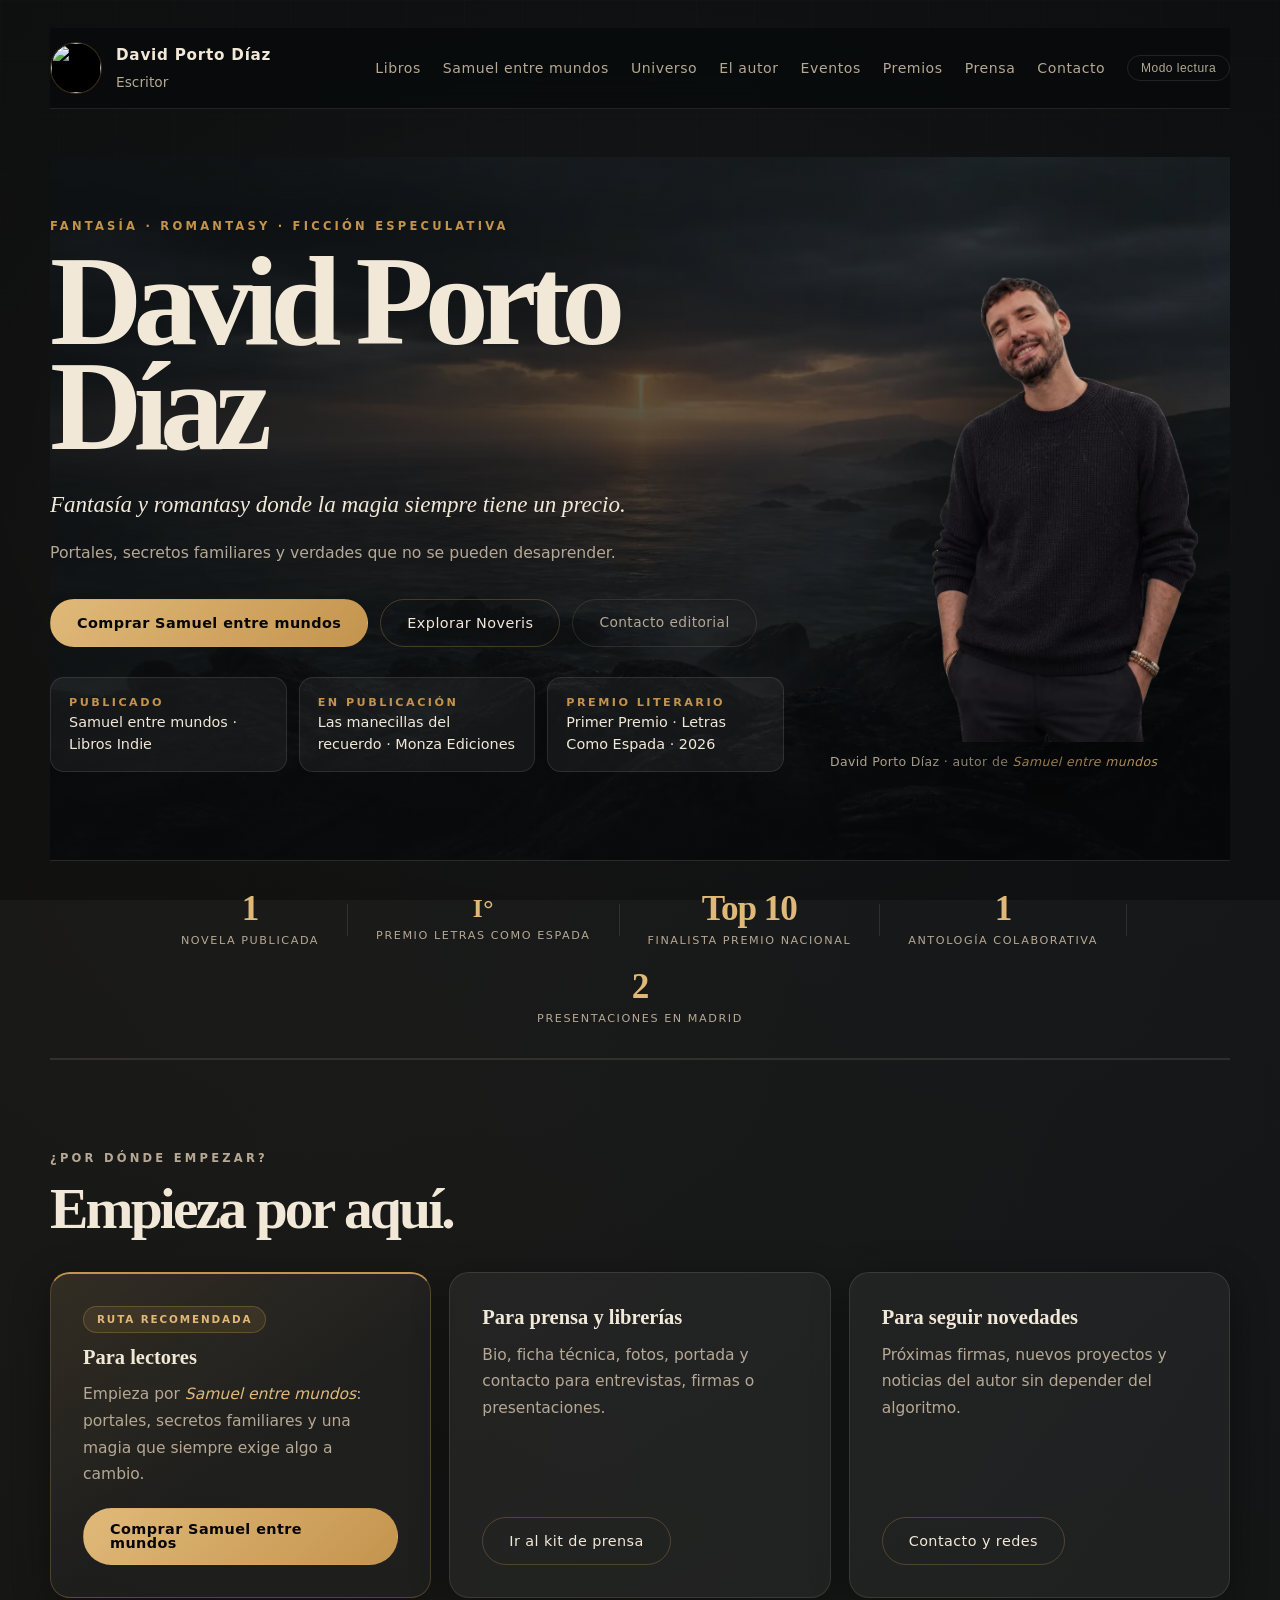
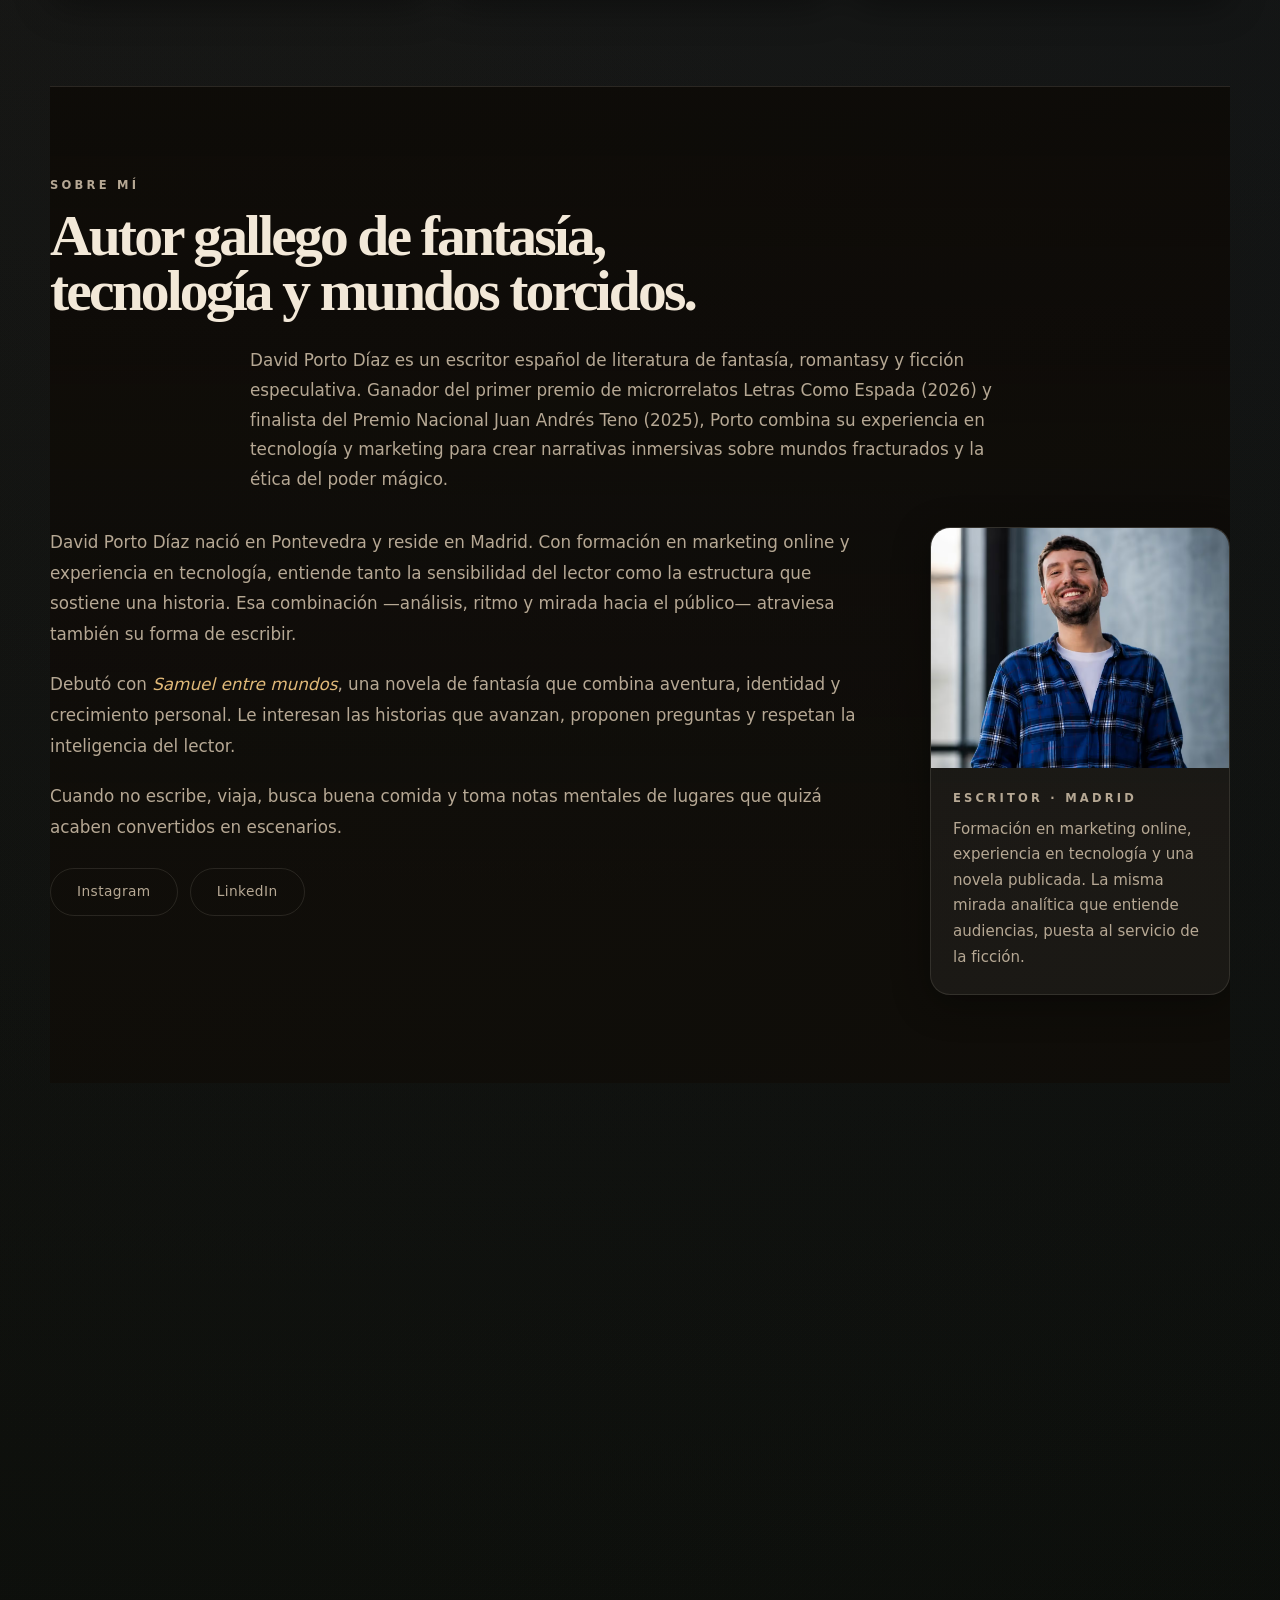
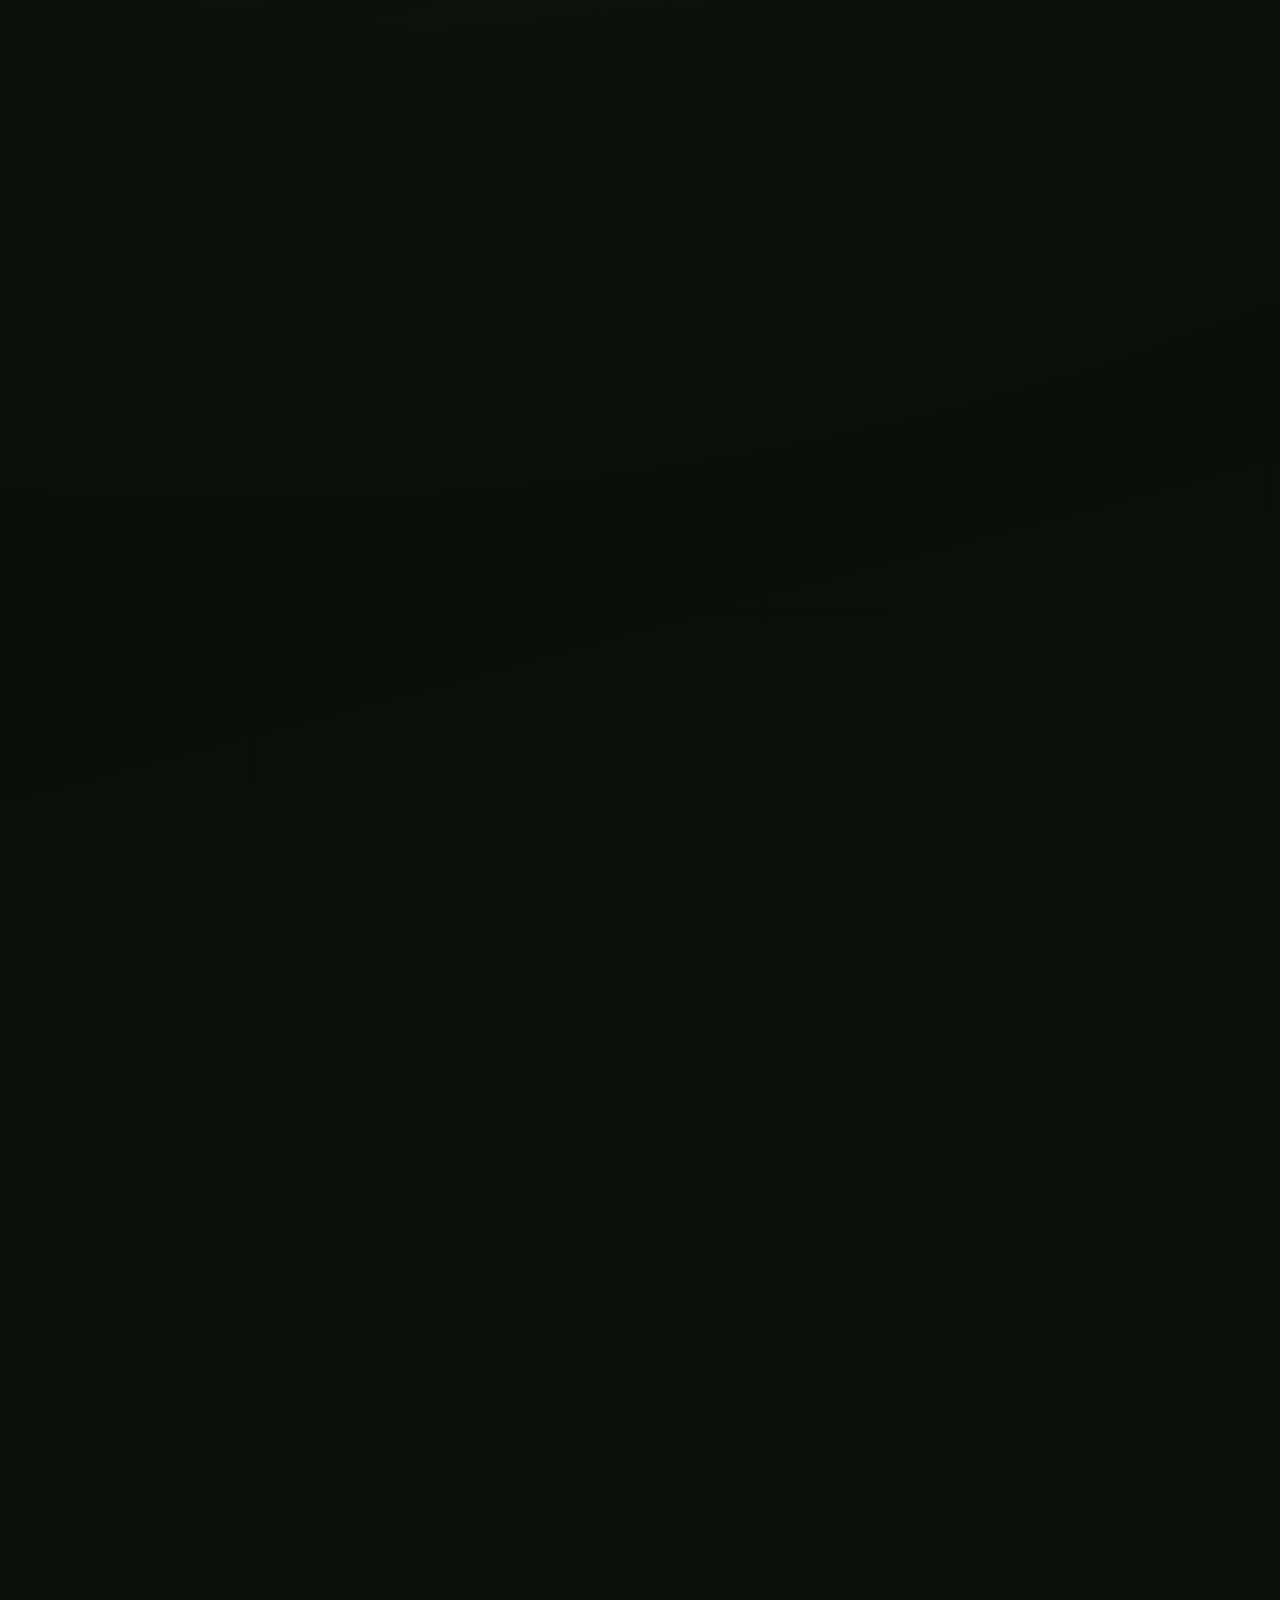
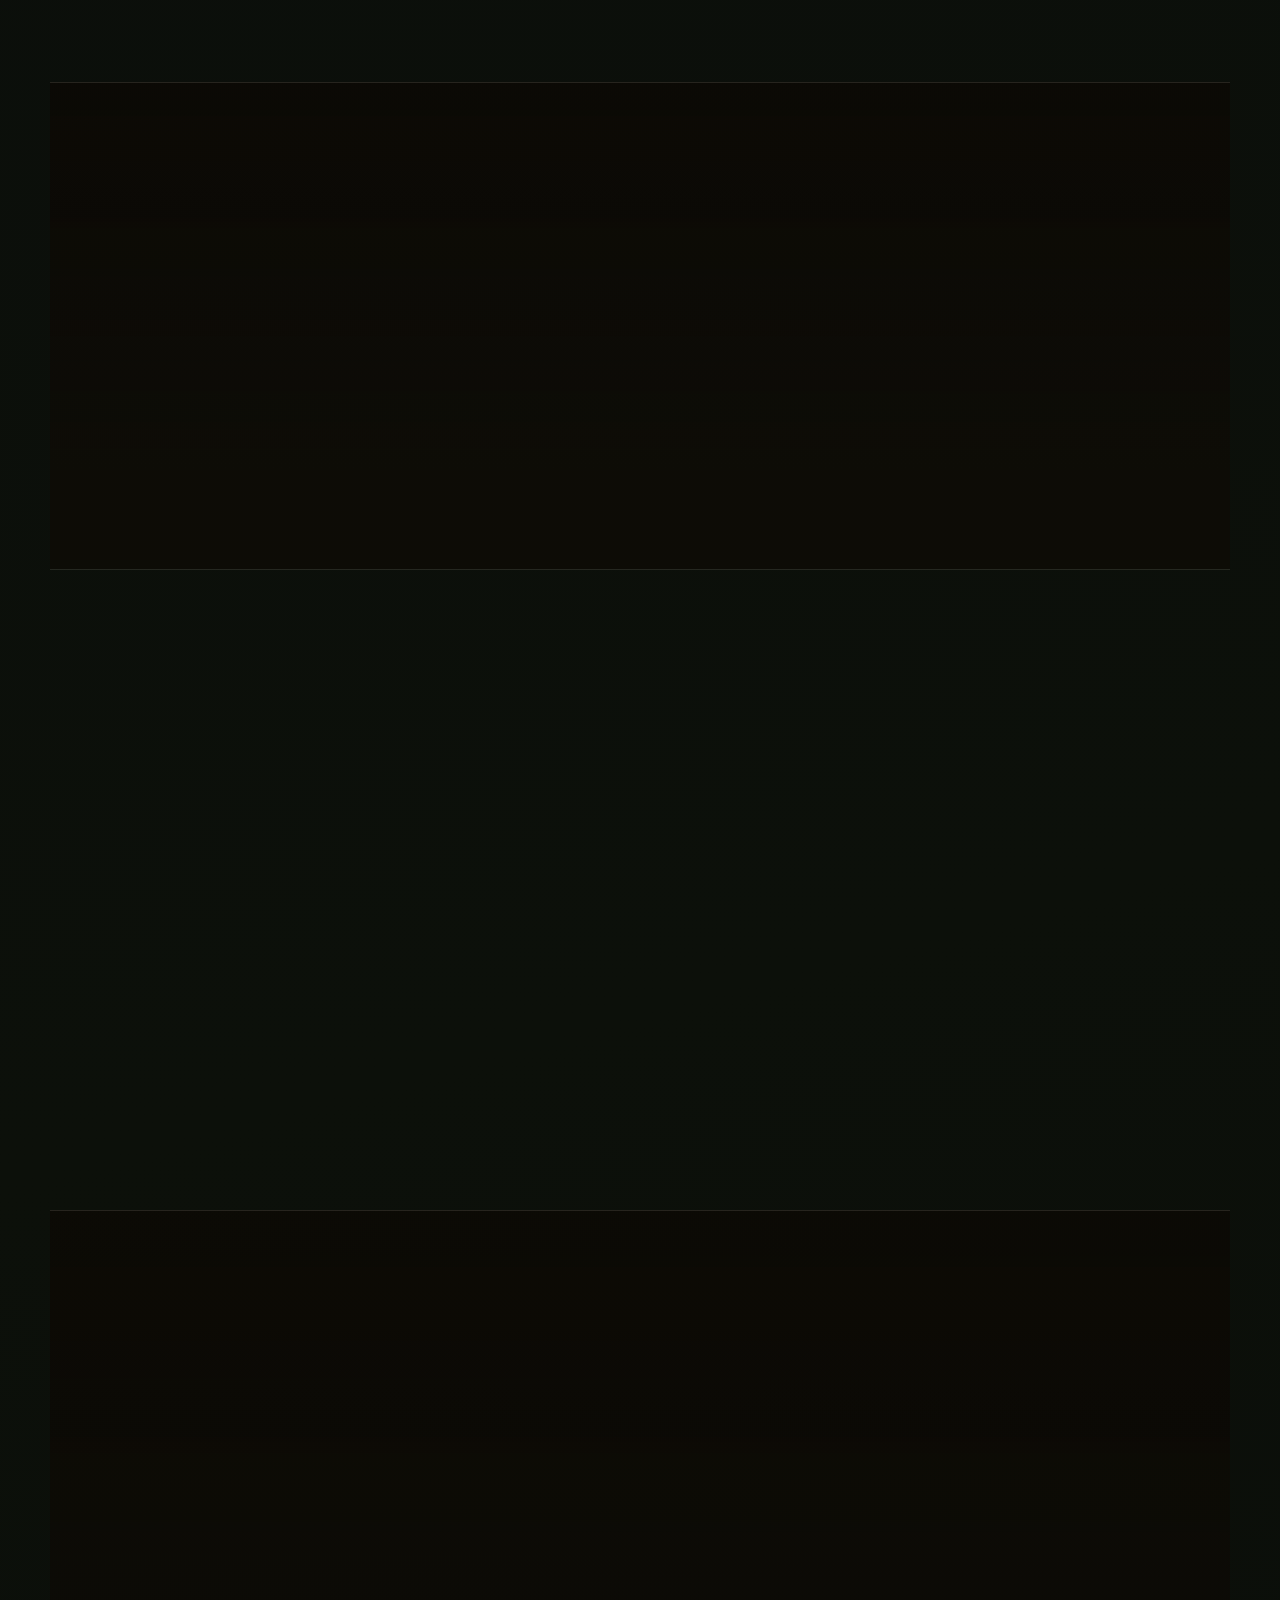
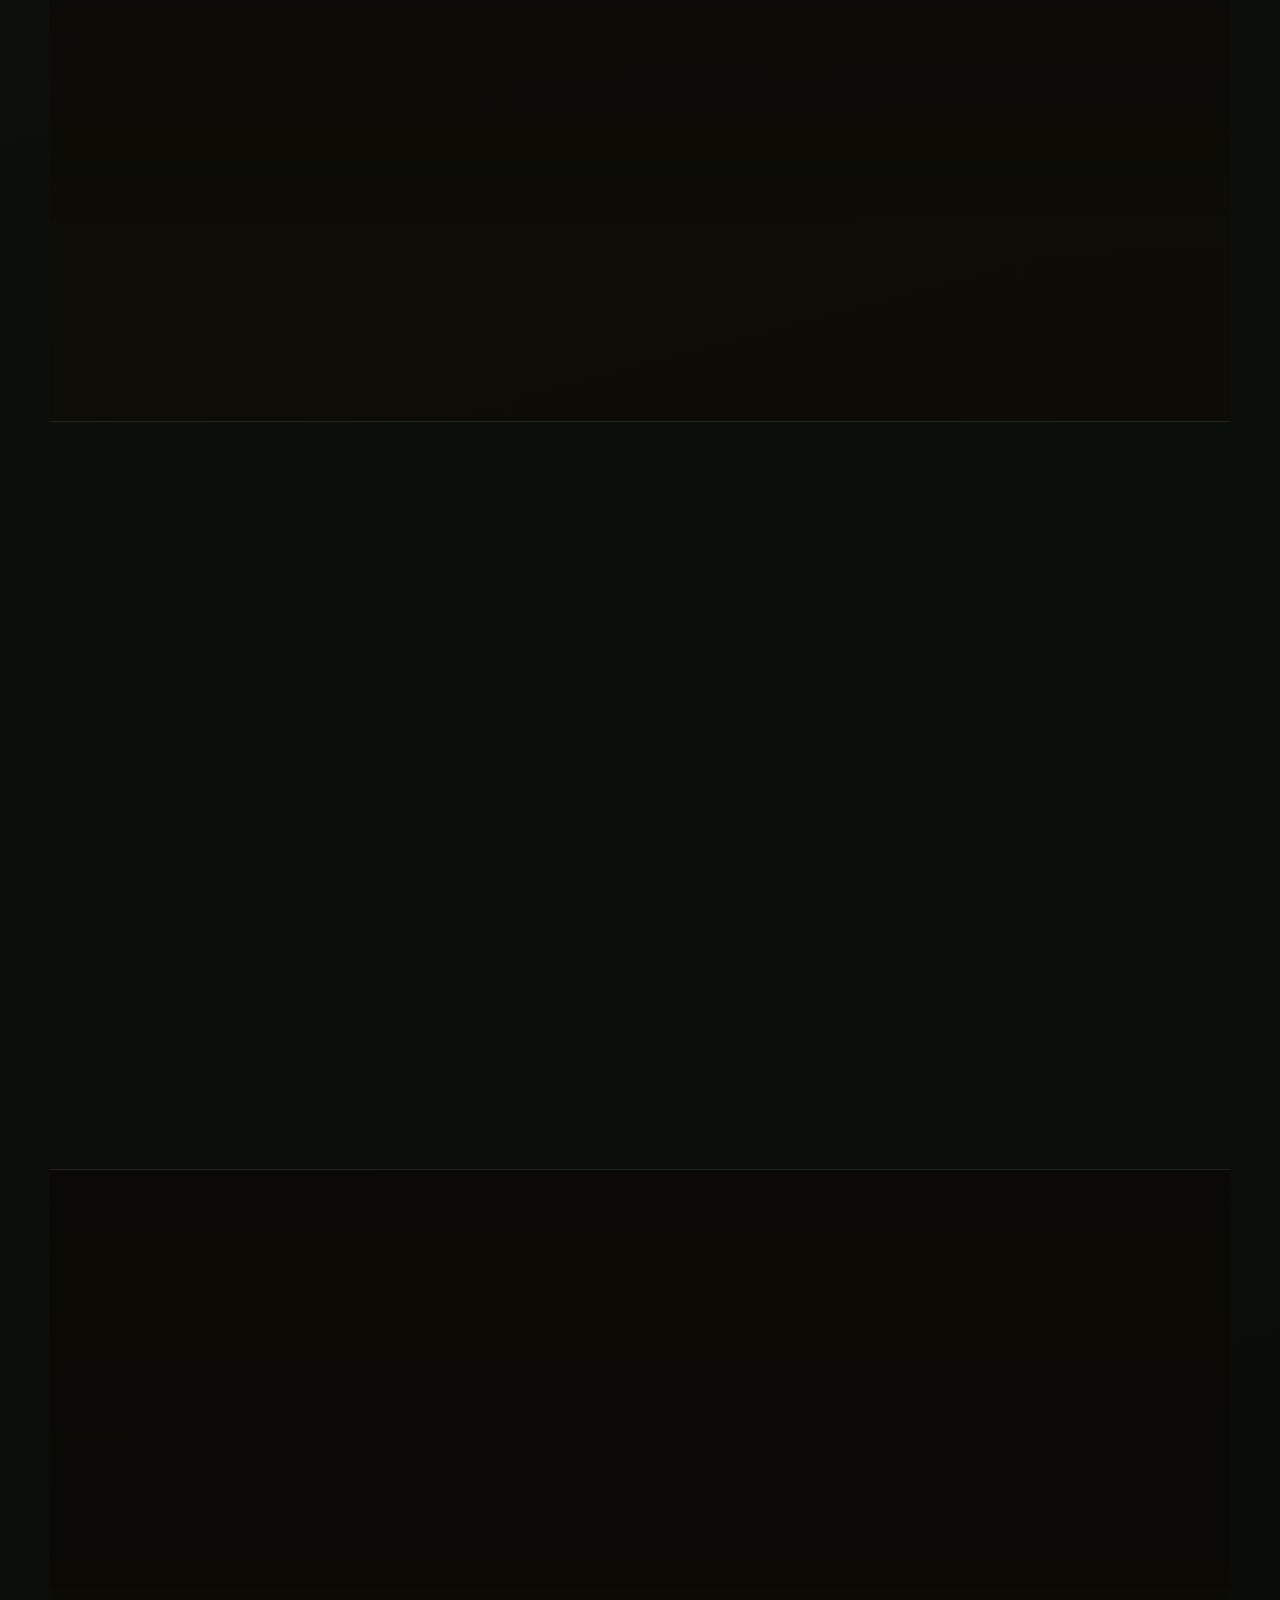
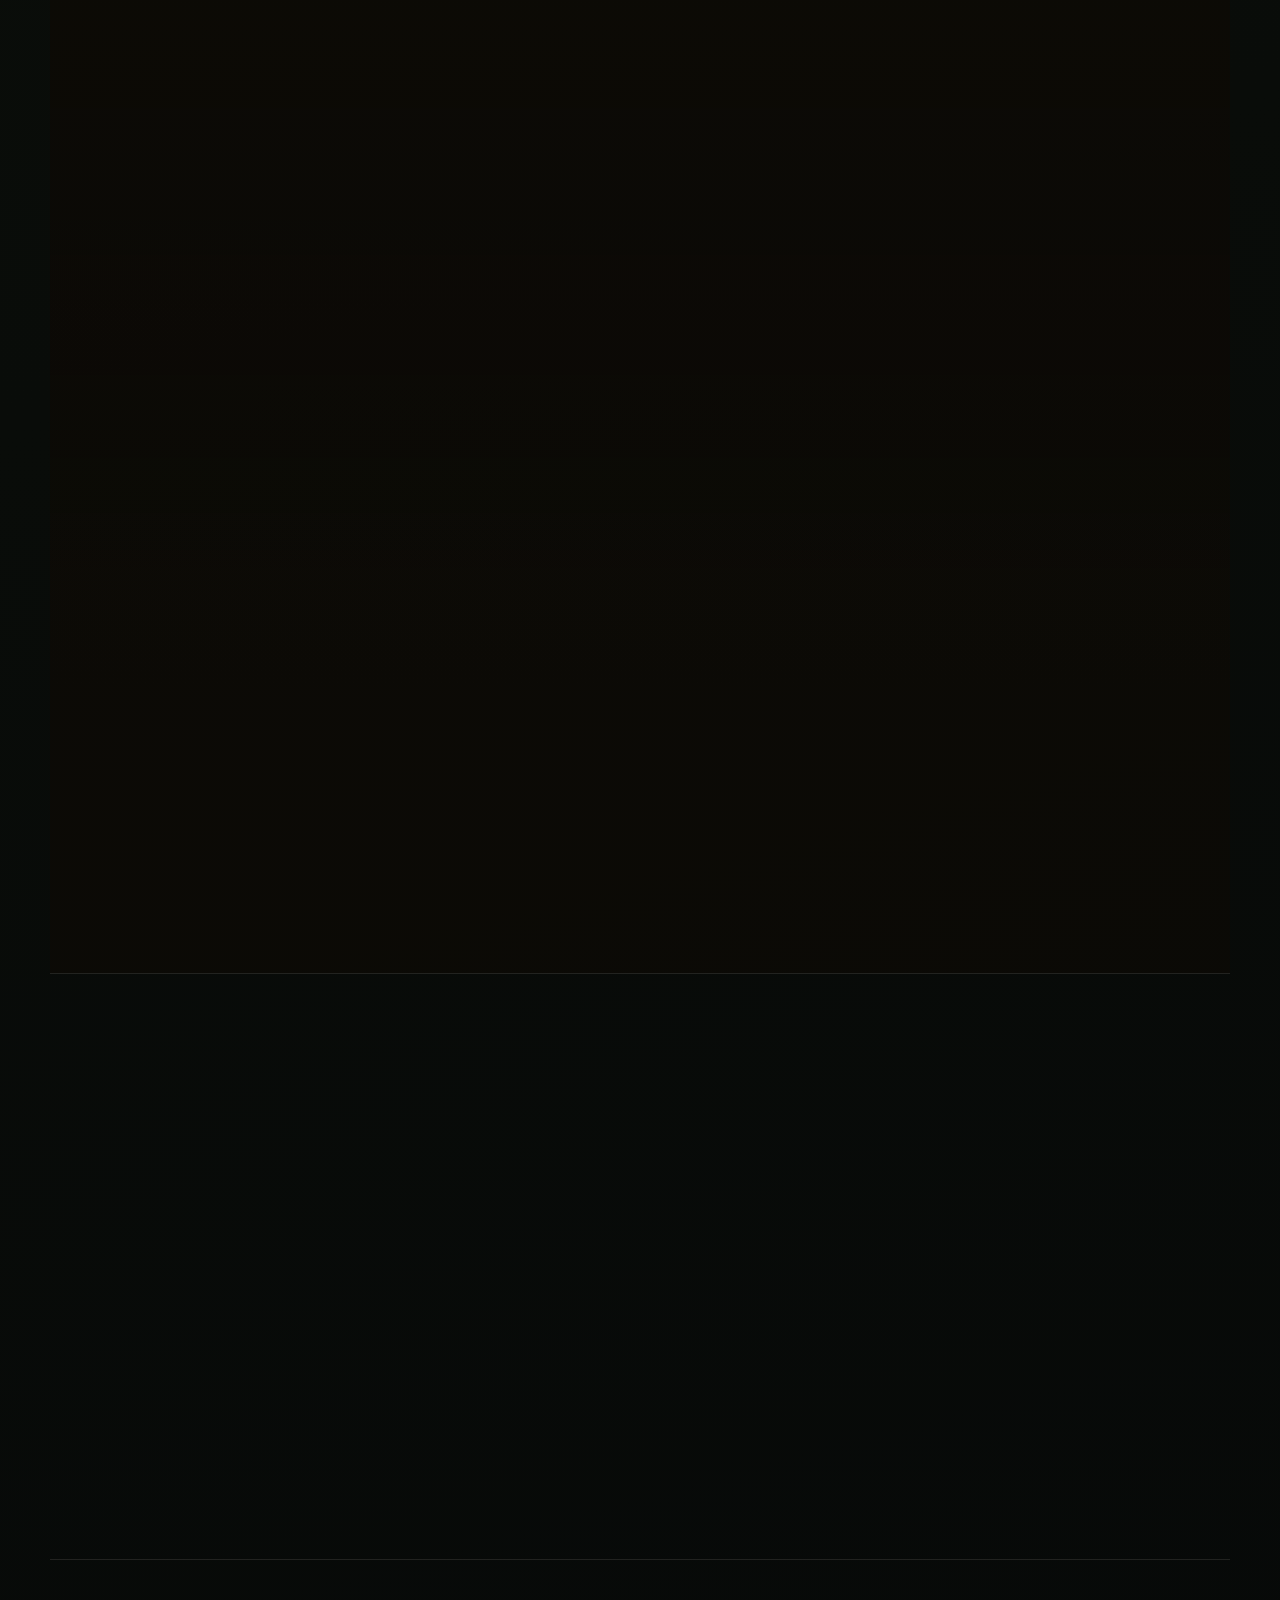
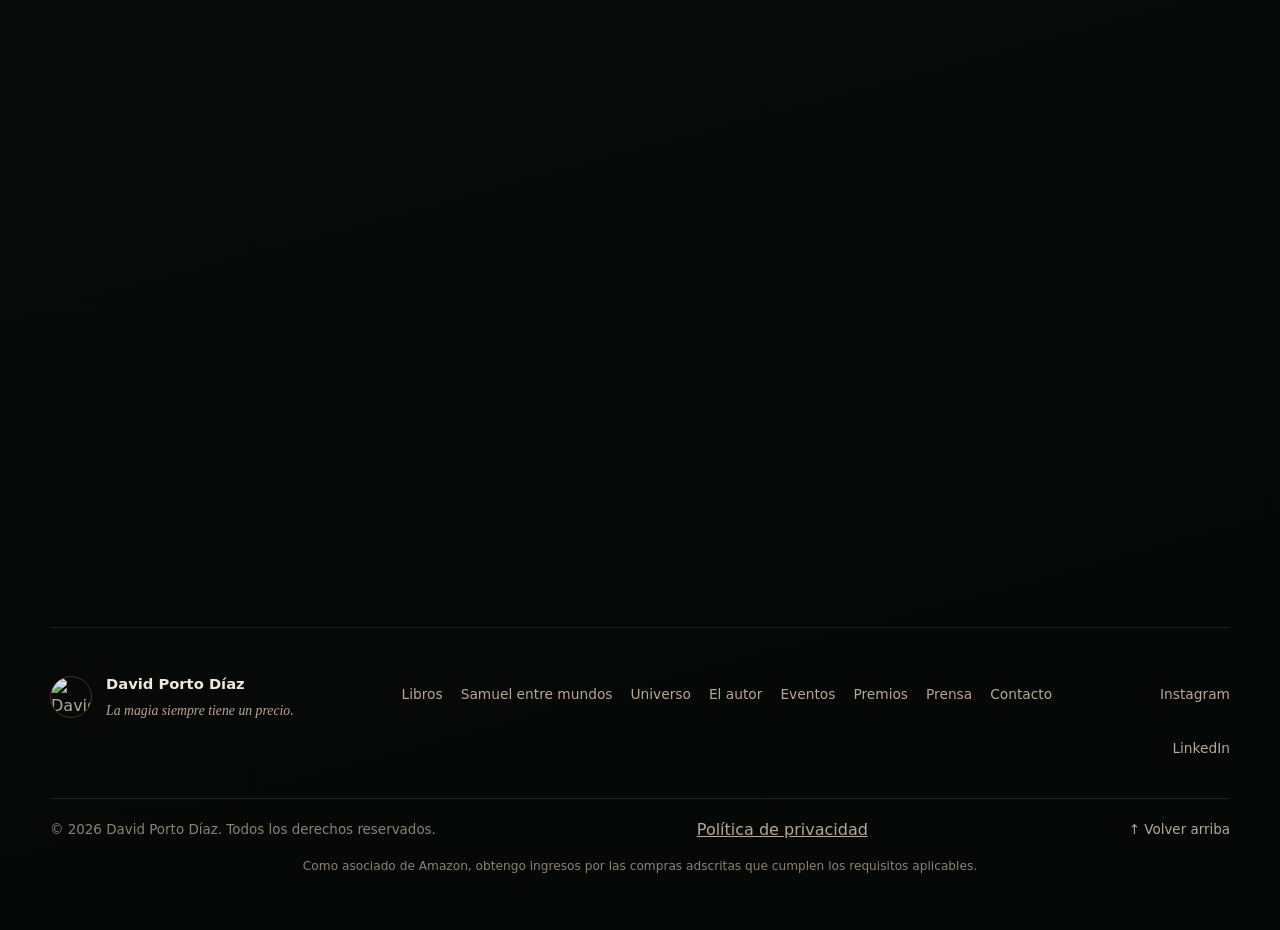
==== index.html @ f683fae4 "feat: fragment page, manecillas coming-soon, Modo Samuel, newsletter forms, 3D book CSS - Add /fragm" ====
<!DOCTYPE html>
<html lang="es">
<head>
  <meta charset="UTF-8" />
  <meta name="viewport" content="width=device-width, initial-scale=1.0, viewport-fit=cover" />
  <meta name="robots" content="index, follow, max-snippet:-1, max-image-preview:large, max-video-preview:-1" />

  <title>David Porto Díaz — Autor de Samuel entre mundos</title>
  <meta name="description" content="Web oficial de David Porto Díaz, autor de Samuel entre mundos. Fantasía, romantasy, ficción especulativa, eventos, premios, prensa y contacto editorial." />
  <meta name="author" content="David Porto Díaz" />

  <meta property="og:title" content="David Porto Díaz — Autor de Samuel entre mundos" />
  <meta property="og:description" content="Fantasía y romantasy donde la magia siempre tiene un precio. Autor de Samuel entre mundos (Libros Indie, 2025)." />
  <meta property="og:type" content="website" />
  <meta property="og:image" content="https://davidportodiaz.com/assets/david-porto-imagen-compartir.webp" />
  <meta property="og:image:width" content="1200" />
  <meta property="og:image:height" content="630" />
  <meta property="og:image:alt" content="David Porto Díaz — Autor de Samuel entre mundos, novela de fantasía" />
  <meta property="og:url" content="https://davidportodiaz.com/" />
  <meta property="og:locale" content="es_ES" />
  <meta property="og:site_name" content="David Porto Díaz" />

  <meta name="theme-color" content="#080a0c" />

  <link rel="preload" as="image" href="assets/mapa-noveris-ciudad-fantasia-urban-lore.avif" fetchpriority="high" />
  <link rel="preload" as="image" href="assets/david-porto-diaz-escritor-fantasia-madrid-autor.avif" fetchpriority="high" />
  <link rel="preload" as="font" type="font/woff2" href="assets/fonts/cg-normal-latin.woff2" crossorigin />
  <link rel="preload" as="font" type="font/woff2" href="assets/fonts/inter-normal-latin.woff2" crossorigin />
  <link rel="canonical" href="https://davidportodiaz.com/" />
  <link rel="sitemap" type="application/xml" href="/sitemap.xml" />

  <meta name="twitter:card" content="summary_large_image" />
  <meta name="twitter:title" content="David Porto Díaz — Autor de Samuel entre mundos" />
  <meta name="twitter:description" content="Fantasía y romantasy donde la magia siempre tiene un precio. Autor de Samuel entre mundos (Libros Indie, 2025)." />
  <meta name="twitter:image" content="https://davidportodiaz.com/assets/david-porto-imagen-compartir.webp" />
  <meta name="twitter:image:alt" content="David Porto Díaz — Autor de Samuel entre mundos, novela de fantasía" />

  <script type="speculationrules">
  {
    "prerender": [{
      "urls": ["/libros/samuel-entre-mundos/", "/universo/noveris/"],
      "eagerness": "moderate"
    }]
  }
  </script>

  <script type="application/ld+json">
  {
    "@context": "https://schema.org",
    "@graph": [
      {
        "@type": "WebSite",
        "@id": "https://davidportodiaz.com/#website",
        "name": "David Porto Díaz",
        "alternateName": ["David Porto Díaz — Escritor", "David Porto Díaz autor"],
        "url": "https://davidportodiaz.com/",
        "description": "Web oficial del escritor David Porto Díaz, autor de Samuel entre mundos.",
        "author": { "@id": "https://davidportodiaz.com/#author" },
        "inLanguage": "es",
        "dateModified": "2026-05-06"
      },
      {
        "@type": "WebPage",
        "@id": "https://davidportodiaz.com/#webpage",
        "name": "David Porto Díaz — Autor de Samuel entre mundos",
        "url": "https://davidportodiaz.com/",
        "description": "Web oficial de David Porto Díaz, autor de Samuel entre mundos.",
        "inLanguage": "es",
        "isPartOf": { "@id": "https://davidportodiaz.com/#website" },
        "about": { "@id": "https://davidportodiaz.com/#author" },
        "dateModified": "2026-05-06"
      },
      {
        "@type": "Person",
        "@id": "https://davidportodiaz.com/#author",
        "name": "David Porto Díaz",
        "url": "https://davidportodiaz.com/",
        "image": "https://davidportodiaz.com/assets/david-porto-foto-portada.webp",
        "jobTitle": "Escritor",
        "description": "Escritor gallego de fantasía, romantasy y ficción especulativa. Autor de Samuel entre mundos.",
        "dateModified": "2026-05-06",
        "birthPlace": { "@type": "Place", "name": "Pontevedra, España" },
        "homeLocation": { "@type": "Place", "name": "Madrid, España" },
        "hasOccupation": {
          "@type": "Occupation",
          "name": "Escritor de fantasía",
          "occupationLocation": { "@type": "City", "name": "Madrid" },
          "occupationalCategory": "Escritor",
          "skills": ["Escritura creativa", "Worldbuilding", "Narrativa de fantasía", "Romantasy", "Ficción especulativa"]
        },
        "knowsAbout": [
          { "@type": "Thing", "name": "Fantasía épica", "sameAs": "https://www.wikidata.org/wiki/Q132311" },
          { "@type": "Thing", "name": "Ficción especulativa", "sameAs": "https://www.wikidata.org/wiki/Q474504" },
          { "@type": "Thing", "name": "Marketing digital", "sameAs": "https://www.wikidata.org/wiki/Q191140" },
          "Fantasía",
          "Romantasy",
          "Worldbuilding",
          "Sistemas de magia",
          "Escritura creativa",
          "Literatura juvenil"
        ],
        "sameAs": [
          "https://www.wikidata.org/wiki/Q139678851",
          "https://orcid.org/0009-0005-9089-3782",
          "https://www.amazon.com/author/davidportodiaz",
          "https://www.instagram.com/davidpuede/",
          "https://www.linkedin.com/in/davidportodiaz/",
          "https://www.goodreads.com/author/show/245605636"
        ]
      },
      {
        "@type": "Book",
        "@id": "https://davidportodiaz.com/#book-samuel",
        "name": "Samuel entre mundos",
        "author": { "@id": "https://davidportodiaz.com/#author" },
        "isbn": "9791387659776",
        "datePublished": "2025",
        "dateModified": "2026-05-06",
        "numberOfPages": 422,
        "publisher": { "@type": "Organization", "name": "Libros Indie" },
        "image": {
          "@type": "ImageObject",
          "url": "https://davidportodiaz.com/assets/portada-novela-samuel-entre-mundos-fantasia-david-porto.webp",
          "contentUrl": "https://davidportodiaz.com/assets/portada-novela-samuel-entre-mundos-fantasia-david-porto.avif",
          "name": "Portada de Samuel entre mundos — novela de fantasía de David Porto Díaz",
          "description": "Portada oficial de Samuel entre mundos, novela de fantasía y romantasy de David Porto Díaz. Libros Indie, 2025.",
          "representativeOfPage": false
        },
        "url": "https://davidportodiaz.com/libros/samuel-entre-mundos/",
        "inLanguage": "es",
        "bookFormat": "https://schema.org/Paperback",
        "genre": ["Fantasía", "Romantasy", "Ficción especulativa"],
        "sameAs": [
          "https://www.amazon.es/dp/B0GB6LGQFH",
          "https://www.goodreads.com/book/show/245605636-samuel-entre-mundos",
          "https://www.casadellibro.com/libro-samuel-entre-mundos/9791387659776"
        ],
        "award": {
          "@type": "Thing",
          "name": "I° Premio Letras Como Espada 2026 — XII Certamen de Microrrelatos «De amor»",
          "sameAs": "https://www.letrascomoespada.com/concursos/bases/2026/febrero/febrero2026-bases-microrrelatos-de-amor.php"
        },
        "aggregateRating": {
          "@type": "AggregateRating",
          "ratingValue": "5",
          "bestRating": "5",
          "ratingCount": "8",
          "reviewCount": "8",
          "ratingExplanation": "5/5 estrellas sobre 8 reseñas verificadas en Amazon España."
        },
        "review": [
          {
            "@type": "Review",
            "author": { "@type": "Person", "name": "Carlos Bermejo Pérez" },
            "datePublished": "2026-01-16",
            "inLanguage": "es",
            "reviewBody": "Sin necesidad de tirar de los elfos y enanos que pululan por la tradición fantástica, Samuel entre mundos presenta un mundo desbordante de creatividad. El ritmo del libro es trepidante y siempre tiene lista una nueva sorpresa, un giro inesperado que hace que no quieras parar de leer. Recomendadísimo.",
            "reviewRating": { "@type": "Rating", "ratingValue": "5", "bestRating": "5" },
            "publisher": { "@type": "Organization", "name": "Amazon España" }
          },
          {
            "@type": "Review",
            "author": { "@type": "Person", "name": "Manuel Corrochano" },
            "datePublished": "2026-01-11",
            "inLanguage": "es",
            "reviewBody": "Hay libros que se leen… y otros que se sienten. Samuel entre mundos pertenece claramente al segundo grupo. Cuando llegas al final, no sientes que se acabe: sientes que quieres seguir. Una novela que atrapa y permanece.",
            "reviewRating": { "@type": "Rating", "ratingValue": "5", "bestRating": "5" },
            "publisher": { "@type": "Organization", "name": "Amazon España" }
          },
          {
            "@type": "Review",
            "author": { "@type": "Person", "name": "Miguel Ángel Dorado Lozano" },
            "datePublished": "2026-01-20",
            "inLanguage": "es",
            "reviewBody": "Samuel entre mundos es una novela que te atrapa desde el primer momento. Uno de los grandes aciertos del libro es su capacidad para conectar con lectores jóvenes y adultos por igual. Sus temas universales hacen que cualquiera pueda verse reflejado en la historia de Samuel.",
            "reviewRating": { "@type": "Rating", "ratingValue": "5", "bestRating": "5" },
            "publisher": { "@type": "Organization", "name": "Amazon España" }
          }
        ],
        "offers": [
          {
            "@type": "Offer",
            "name": "Amazon España",
            "url": "https://www.amazon.es/dp/B0GB6LGQFH?tag=davidporto-21",
            "priceCurrency": "EUR",
            "availability": "https://schema.org/InStock",
            "seller": { "@type": "Organization", "name": "Amazon España" }
          },
          {
            "@type": "Offer",
            "name": "Casa del Libro",
            "url": "https://www.casadellibro.com/libro-samuel-entre-mundos/9791387659776",
            "priceCurrency": "EUR",
            "availability": "https://schema.org/InStock",
            "seller": { "@type": "Organization", "name": "Casa del Libro" }
          }
        ]
      },
      {
        "@type": "Book",
        "@id": "https://davidportodiaz.com/#book-manecillas",
        "name": "Las manecillas del recuerdo",
        "dateModified": "2026-05-06",
        "author": { "@id": "https://davidportodiaz.com/#author" },
        "publisher": { "@type": "Organization", "name": "Monza Ediciones" },
        "inLanguage": "es",
        "bookFormat": "https://schema.org/Paperback",
        "genre": ["Fantasía", "Ficción especulativa"],
        "description": "Próxima novela de David Porto Díaz publicada con editorial Monza Ediciones."
      },
      {
        "@type": "Book",
        "@id": "https://davidportodiaz.com/#book-piel",
        "name": "PIEL",
        "dateModified": "2026-05-06",
        "author": { "@id": "https://davidportodiaz.com/#author" },
        "inLanguage": "es",
        "genre": ["Ficción especulativa"],
        "description": "Proyecto de ficción especulativa sobre cuerpo, poder y domesticación. En desarrollo."
      },
      {
        "@type": "ItemList",
        "@id": "https://davidportodiaz.com/#bibliography",
        "name": "Bibliografía de David Porto Díaz",
        "dateModified": "2026-05-06",
        "description": "Obras publicadas y en proceso de publicación del escritor David Porto Díaz.",
        "numberOfItems": 3,
        "itemListElement": [
          { "@type": "ListItem", "position": 1, "item": { "@id": "https://davidportodiaz.com/#book-samuel" } },
          { "@type": "ListItem", "position": 2, "item": { "@id": "https://davidportodiaz.com/#book-manecillas" } },
          { "@type": "ListItem", "position": 3, "item": { "@id": "https://davidportodiaz.com/#book-piel" } }
        ]
      },
      {
        "@type": "FAQPage",
        "dateModified": "2026-05-06",
        "mainEntity": [
          {
            "@type": "Question",
            "name": "¿Dónde puedo comprar Samuel entre mundos?",
            "acceptedAnswer": {
              "@type": "Answer",
              "text": "En Amazon España, Casa del Libro, Librería Le, Librería Serendipia y Bookish. También disponible bajo pedido en cualquier librería con el ISBN: 9791387659776."
            }
          },
          {
            "@type": "Question",
            "name": "¿Está disponible en ebook?",
            "acceptedAnswer": {
              "@type": "Answer",
              "text": "De momento, Samuel entre mundos solo está disponible en formato tapa blanda. No existe edición en ebook por ahora."
            }
          },
          {
            "@type": "Question",
            "name": "¿Hace David Porto Díaz firmas, presentaciones o clubes de lectura?",
            "acceptedAnswer": {
              "@type": "Answer",
              "text": "Sí. Puedes consultar los eventos en la web oficial o escribir a samuelentremundos@gmail.com para coordinar una firma, presentación o visita a club de lectura."
            }
          },
          {
            "@type": "Question",
            "name": "¿Cómo contactar con David Porto Díaz para prensa o librerías?",
            "acceptedAnswer": {
              "@type": "Answer",
              "text": "Escribe a samuelentremundos@gmail.com indicando en el asunto 'Prensa' o 'Librería'. El kit de prensa completo está disponible en davidportodiaz.com/prensa.html."
            }
          },
          {
            "@type": "Question",
            "name": "¿Cuál es el próximo libro de David Porto Díaz?",
            "acceptedAnswer": {
              "@type": "Answer",
              "text": "Las manecillas del recuerdo, publicada con Monza Ediciones. Una novela donde el tiempo y la memoria tienen textura, peso y voluntad propia. Fecha de publicación por confirmar."
            }
          },
          {
            "@type": "Question",
            "name": "¿Estará David Porto Díaz en la Feria del Libro de Madrid 2026?",
            "acceptedAnswer": {
              "@type": "Answer",
              "text": "Sí. David Porto Díaz firmará ejemplares de Samuel entre mundos en la Feria del Libro de Madrid 2026, del 29 de mayo al 14 de junio de 2026. Fecha y caseta exactas por confirmar."
            }
          }
        ]
      }
    ]
  }
  </script>

  <link rel="icon" type="image/png" href="assets/david-porto-favicon.png" />
  <link rel="apple-touch-icon" href="assets/david-porto-favicon.png" />
  <link rel="manifest" href="manifest.json" />
  <meta name="apple-mobile-web-app-capable" content="yes" />
  <meta name="apple-mobile-web-app-status-bar-style" content="black-translucent" />

  <link rel="stylesheet" href="styles.css" />
</head>

<body>
  <a href="#inicio" class="skip-link">Saltar al contenido</a>
  <div class="site-shell">

    <!-- ══════════════════════════════════════════ HEADER -->
    <header class="site-header">
      <a class="brand" href="#inicio" aria-label="Ir al inicio">
        <span class="brand-mark">
          <img src="assets/logo-david-porto-diaz-escritor.webp" alt="" class="brand-logo-img" aria-hidden="true" />
        </span>
        <span class="brand-text">
          <strong>David Porto Díaz</strong>
          <small>Escritor</small>
        </span>
      </a>

      <button class="nav-toggle" type="button" aria-label="Abrir menú" aria-expanded="false">
        <span></span>
        <span></span>
      </button>

      <nav class="site-nav" aria-label="Navegación principal">
        <a href="#libros">Libros</a>
        <a href="/libros/samuel-entre-mundos/">Samuel entre mundos</a>
        <a href="/universo/noveris/">Universo</a>
        <a href="autor.html">El autor</a>
        <a href="#eventos">Eventos</a>
        <a href="#premios">Premios</a>
        <a href="prensa.html">Prensa</a>
        <a href="#contacto">Contacto</a>
        <button class="modo-samuel-btn" aria-pressed="false" title="Activar modo de lectura enfocado">Modo lectura</button>
      </nav>
    </header>

    <main>

      <!-- ══════════════════════════════════════════ HERO -->
      <section class="hero" id="inicio">
        <div class="hero-bg" aria-hidden="true"></div>

        <div class="hero-content">
          <p class="eyebrow">Fantasía · Romantasy · Ficción especulativa</p>

          <h1>David Porto Díaz</h1>

          <p class="hero-lead">
            Fantasía y romantasy donde la magia siempre tiene un precio.
          </p>

          <p class="hero-spark">
            Portales, secretos familiares y verdades que no se pueden desaprender.
          </p>

          <div class="hero-actions">
            <a class="button primary" href="https://www.amazon.es/dp/B0GB6LGQFH?tag=davidporto-21" target="_blank" rel="sponsored noopener noreferrer">Comprar Samuel entre mundos</a>
            <a class="button secondary" href="/universo/noveris/">Explorar Noveris</a>
            <a class="button tertiary" href="#contacto">Contacto editorial</a>
          </div>

          <div class="trust-strip" aria-label="Credenciales">
            <article class="trust-item">
              <p class="trust-label">Publicado</p>
              <p>Samuel entre mundos · Libros Indie</p>
            </article>
            <article class="trust-item">
              <p class="trust-label">En publicación</p>
              <p>Las manecillas del recuerdo · Monza Ediciones</p>
            </article>
            <article class="trust-item">
              <p class="trust-label">Premio literario</p>
              <p>Primer Premio · Letras Como Espada · 2026</p>
            </article>
          </div>
        </div>

        <aside class="hero-author-photo" aria-label="Foto del autor">
          <figure class="author-photo-frame">
            <picture>
              <source srcset="assets/david-porto-diaz-escritor-fantasia-madrid-autor.avif" type="image/avif" />
              <img
                src="assets/david-porto-diaz-escritor-fantasia-madrid-autor.avif"
                alt="Presencia de David Porto Díaz como autor de fantasía y romantasy en Madrid, vinculada al universo de Samuel entre mundos"
                class="author-photo-img"
                fetchpriority="high"
                decoding="async"
              />
            </picture>
            <figcaption>David Porto Díaz · autor de <em>Samuel entre mundos</em></figcaption>
          </figure>
        </aside>
      </section>

      <!-- ══════════════════════════════════════════ CREDENTIALS STRIP -->
      <div class="creds-strip" aria-label="Credenciales en cifras">
        <div class="cred-item">
          <span class="cred-num">1</span>
          <span class="cred-label">novela publicada</span>
        </div>
        <div class="cred-divider" aria-hidden="true"></div>
        <div class="cred-item">
          <span class="cred-num cred-num--premio">I°</span>
          <span class="cred-label">Premio Letras Como Espada</span>
        </div>
        <div class="cred-divider" aria-hidden="true"></div>
        <div class="cred-item">
          <span class="cred-num">Top&nbsp;10</span>
          <span class="cred-label">finalista Premio Nacional</span>
        </div>
        <div class="cred-divider" aria-hidden="true"></div>
        <div class="cred-item">
          <span class="cred-num">1</span>
          <span class="cred-label">antología colaborativa</span>
        </div>
        <div class="cred-divider" aria-hidden="true"></div>
        <div class="cred-item">
          <span class="cred-num">2</span>
          <span class="cred-label">presentaciones en Madrid</span>
        </div>
      </div>

      <!-- ══════════════════════════════════════════ EMPIEZA POR AQUÍ -->
      <section class="section start-here-section" id="empieza">
        <div class="section-heading">
          <p class="eyebrow">¿Por dónde empezar?</p>
          <h2>Empieza por aquí.</h2>
        </div>

        <div class="start-grid">
          <article class="start-card start-card--reader">
            <span class="badge badge--rec">Ruta recomendada</span>
            <h3>Para lectores</h3>
            <p>
              Empieza por <em>Samuel entre mundos</em>: portales, secretos familiares
              y una magia que siempre exige algo a cambio.
            </p>
            <a class="button primary" href="https://www.amazon.es/dp/B0GB6LGQFH?tag=davidporto-21" target="_blank" rel="sponsored noopener noreferrer">
              Comprar Samuel entre mundos
            </a>
          </article>

          <article class="start-card">
            <h3>Para prensa y librerías</h3>
            <p>
              Bio, ficha técnica, fotos, portada y contacto para entrevistas,
              firmas o presentaciones.
            </p>
            <a class="button secondary" href="#prensa">Ir al kit de prensa</a>
          </article>

          <article class="start-card">
            <h3>Para seguir novedades</h3>
            <p>
              Próximas firmas, nuevos proyectos y noticias del autor sin
              depender del algoritmo.
            </p>
            <a class="button secondary" href="#contacto">Contacto y redes</a>
          </article>
        </div>
      </section>

      <!-- ══════════════════════════════════════════ SOBRE MÍ -->
      <section class="section section--alt" id="sobre-mi">
        <div class="section-heading">
          <p class="eyebrow">Sobre mí</p>
          <h2>Autor gallego de fantasía, tecnología y mundos torcidos.</h2>
        </div>
        <p class="geo-answer">David Porto Díaz es un escritor español de literatura de fantasía, romantasy y ficción especulativa. Ganador del primer premio de microrrelatos Letras Como Espada (2026) y finalista del Premio Nacional Juan Andrés Teno (2025), Porto combina su experiencia en tecnología y marketing para crear narrativas inmersivas sobre mundos fracturados y la ética del poder mágico.</p>

        <div class="about-grid">
          <div class="about-copy">
            <p>
              David Porto Díaz nació en Pontevedra y reside en Madrid. Con formación en
              marketing online y experiencia en tecnología, entiende tanto la sensibilidad
              del lector como la estructura que sostiene una historia. Esa combinación
              —análisis, ritmo y mirada hacia el público— atraviesa también su forma de escribir.
            </p>
            <p>
              Debutó con <em>Samuel entre mundos</em>, una novela de fantasía que combina
              aventura, identidad y crecimiento personal. Le interesan las historias que
              avanzan, proponen preguntas y respetan la inteligencia del lector.
            </p>
            <p>
              Cuando no escribe, viaja, busca buena comida y toma notas mentales de
              lugares que quizá acaben convertidos en escenarios.
            </p>
            <div class="about-social">
              <a class="button tertiary" href="https://www.instagram.com/davidpuede/" target="_blank" rel="noopener noreferrer">Instagram</a>
              <a class="button tertiary" href="https://www.linkedin.com/in/davidportodiaz/" target="_blank" rel="noopener noreferrer">LinkedIn</a>
            </div>
          </div>

          <div class="about-side">
            <article class="literary-card">
              <figure class="secondary-photo-frame">
                <picture>
                  <source srcset="assets/david-porto-foto-portada2.avif" type="image/avif" />
                  <img
                    src="assets/david-porto-foto-portada2.webp"
                    alt="David Porto Díaz, escritor de fantasía residente en Madrid, de origen gallego"
                    class="secondary-photo-img"
                    loading="lazy"
                    decoding="async"
                  />
                </picture>
              </figure>
              <div class="literary-card-body">
                <p class="card-kicker">Escritor · Madrid</p>
                <p>Formación en marketing online, experiencia en tecnología y una novela publicada. La misma mirada analítica que entiende audiencias, puesta al servicio de la ficción.</p>
              </div>
            </article>
          </div>
        </div>
      </section>

      <!-- ══════════════════════════════════════════ LIBROS -->
      <section class="section section--light" id="libros">
        <div class="section-heading wide">
          <p class="eyebrow">Libros</p>
          <h2>Obra publicada y próximas publicaciones.</h2>
        </div>

        <p class="geo-answer">
          <em>Samuel entre mundos</em> narra la historia de Samuel Osborne, un joven de ojos verdes cuya medalla despierta el poder de los <strong>canalizadores con conciencia</strong> en la ciudad de <strong>Noveris</strong>. La trama enfrenta a las facciones <strong>Zunthar</strong> y <strong>Marelian</strong> tras la Guerra de los Cristales, explorando el precio de la magia y el misterio del <strong>Espejo Ancestral</strong>.
        </p>

        <article class="book-feature">
          <div class="book-cover-wrap">
            <figure>
              <picture>
                <source srcset="assets/portada-novela-samuel-entre-mundos-fantasia-david-porto.avif" type="image/avif" />
                <img
                  src="assets/portada-novela-samuel-entre-mundos-fantasia-david-porto.webp"
                  alt="Atmósfera de Noveris en la portada de Samuel entre mundos, con la medalla de Samuel como umbral hacia portales mágicos"
                  class="book-cover-img"
                  loading="lazy"
                  decoding="async"
                />
              </picture>
              <figcaption>Samuel entre mundos · David Porto Díaz · Libros Indie · ISBN 9791387659776</figcaption>
            </figure>
          </div>

          <div class="book-info">
            <div class="book-badge-row">
              <span class="badge badge--available">Disponible</span>
              <p class="eyebrow" style="margin: 0;">Amazon · Casa del Libro · Más librerías</p>
            </div>

            <h3>Samuel entre mundos</h3>

            <p class="book-hook">
              La medalla de Samuel Osborne funciona como un canalizador anómalo: no emite luz,
              sino pulsos de resonancia cuando la barrera dimensional pierde estabilidad.
              En Noveris, cada objeto mágico conserva memoria material y toda energía desplazada
              exige compensación física.
            </p>

            <p class="book-detail">
              Edición en tapa blanda de 422 páginas, con mapa detallado de Noveris y cubierta
              diseñada alrededor de la metalurgia de los canalizadores: superficies oscuras,
              brillo de medalla y sensación de portal físico. El objeto-libro refuerza la lógica
              técnica de la magia que cuenta.
            </p>

            <div class="book-finds">
              <p class="book-finds-label">Qué encontrarás</p>
              <ul>
                <li>Un canalizador familiar con pulsos propios.</li>
                <li>Una ciudad regulada por coste mágico y contención.</li>
                <li>Un espejo capaz de leer la identidad profunda.</li>
                <li>Un cuerpo de élite especializado en extracción psíquica.</li>
              </ul>
            </div>

            <div class="reader-tags-block">
              <p class="reader-tags-label">Para lectores de</p>
              <div class="reader-tags">
                <span>portales entre mundos</span>
                <span>magia con reglas</span>
                <span>secretos familiares</span>
                <span>academias veladas</span>
                <span>amenaza creciente</span>
                <span>fantasía con coste</span>
              </div>
            </div>

            <ul class="book-meta">
              <li><strong>Editorial:</strong> Libros Indie</li>
              <li><strong>ISBN:</strong> 9791387659776</li>
              <li><strong>Formato:</strong> Tapa blanda</li>
              <li><strong>Extensión:</strong> 422 páginas</li>
            </ul>

            <div class="button-row">
              <a class="button primary" href="https://www.amazon.es/dp/B0GB6LGQFH?tag=davidporto-21" target="_blank" rel="sponsored noopener noreferrer">
                Comprar en Amazon
              </a>
              <a class="button secondary" href="/fragmento/" aria-label="Leer el primer capítulo de Samuel entre mundos gratis">
                Leer capítulo 1 gratis →
              </a>
              <a class="button tertiary" href="/libros/samuel-entre-mundos/">
                Ficha técnica completa
              </a>
            </div>
            <p class="book-lead-hook">¿Quieres saber más antes de decidir? <a href="#newsletter">Recibe el primer capítulo gratis en tu email.</a></p>
            <p class="book-proof-line">Primer Premio Letras Como Espada · Finalista Premio Nacional Literatura Infantil · 5/5 en Amazon España</p>
            <div class="retailers-row">
              <p class="retailers-label">También en librerías</p>
              <div class="retailers-links">
                <a href="https://www.libreriale.es/libro/samuel-entre-mundos/9791387659776/1766929?srsltid=AfmBOopBIFe3FW4OT37XSD2LSuqtXD-mCLVtgk1CHLQRiHaNCCRZHmLi" target="_blank" rel="noopener noreferrer">Librería Le</a>
                <a href="https://www.libreriaserendipia.com/libro/samuel-entre-mundos_416997" target="_blank" rel="noopener noreferrer">Serendipia</a>
                <a href="https://www.bookish.org/libro/samuel-entre-mundos/9791387659776/1766929?srsltid=AfmBOorqt4m52SBTAEqw-sfNp36OSPmPCz86FaP5FDLJV15-1v7-HXfi" target="_blank" rel="noopener noreferrer">Bookish</a>
                <span class="retailers-sep">·</span>
                <a href="#prensa">Kit de prensa</a>
              </div>
            </div>
          </div>
        </article>

        <div class="book-reviews">
          <div class="reviews-rating-bar">
            <div class="reviews-score">
              <span class="reviews-stars" aria-label="5 estrellas de 5">★★★★★</span>
              <strong>5</strong>
              <span>· 8 reseñas en Amazon España</span>
            </div>
            <a class="button tertiary" href="https://www.amazon.es/dp/B0GB6LGQFH?tag=davidporto-21" target="_blank" rel="sponsored noopener noreferrer">Ver en Amazon</a>
          </div>
          <div class="reviews-grid">
            <article class="review-card">
              <span class="review-stars" aria-hidden="true">★★★★★</span>
              <blockquote>«El ritmo del libro es trepidante y siempre tiene lista una nueva sorpresa, un giro inesperado que hace que no quieras parar de leer. Recomendadísimo.»</blockquote>
              <cite>Carlos Bermejo Pérez · Amazon España</cite>
            </article>
            <article class="review-card">
              <span class="review-stars" aria-hidden="true">★★★★★</span>
              <blockquote>«Hay libros que se leen… y otros que se sienten. Cuando llegas al final, no sientes que se acabe: sientes que quieres seguir.»</blockquote>
              <cite>Manuel Corrochano · Amazon España</cite>
            </article>
            <article class="review-card">
              <span class="review-stars" aria-hidden="true">★★★★★</span>
              <blockquote>«Una magnífica novela debut. Un buen punto de partida para una saga. Deseando leer más novelas del autor.»</blockquote>
              <cite>Ángela · Amazon España</cite>
            </article>
          </div>
        </div>

        <div class="cards-grid upcoming-books">
          <article class="mini-card mini-card--incoming">
            <div class="incoming-badge">Próximamente</div>
            <p class="card-kicker">En proceso de publicación · <a href="https://www.instagram.com/monzaediciones/" target="_blank" rel="noopener noreferrer">Monza Ediciones</a></p>
            <h3>Las manecillas del recuerdo</h3>
            <p>Una novela donde el tiempo y la memoria tienen textura, peso y voluntad propia. Próxima obra de David Porto Díaz con editorial Monza Ediciones. <a href="#newsletter">Apúntate para ser el primero en saber la fecha de publicación.</a></p>
          </article>

          <article class="mini-card">
            <p class="card-kicker">En desarrollo · Ficción especulativa</p>
            <h3>PIEL</h3>
            <p>Ficción especulativa sobre el cuerpo como territorio, el poder que lo domestica y la resistencia que lo reclama. Proyecto en proceso de escritura.</p>
          </article>
        </div>
      </section>

      <!-- ══════════════════════════════════════════ SÍGUEME -->
      <section class="section sigueme-section section--alt" id="newsletter">
        <div class="contact-panel">
          <div>
            <p class="eyebrow">Cartas desde el umbral · Gratis</p>
            <h2>El primer capítulo, en tu bandeja.</h2>
            <p>
              Suscríbete y recibe el primer capítulo de <em>Samuel entre mundos</em> gratis,
              más novedades de <em>Las manecillas del recuerdo</em>, fechas de eventos y fragmentos exclusivos.
              Un email cuando haya algo que valga la pena. Sin boletines constantes.
            </p>
            <p style="margin-top: 0.75rem;">
              <a class="button tertiary" href="/fragmento/" style="font-size: 0.85rem;">O léelo ahora en la web →</a>
            </p>
          </div>
          <div class="contact-actions">
            <form class="newsletter-form" id="newsletter-form-home" novalidate>
              <div class="quiz-subscribe-row" style="margin-bottom: 0.75rem; flex-direction: column; gap: 0.5rem;">
                <input type="email" id="nl-email-home" class="quiz-email-input" placeholder="tu@email.com" autocomplete="email" required style="width: 100%;" />
                <button type="submit" class="button primary" style="width: 100%;">Recibir primer capítulo gratis</button>
              </div>
              <label class="quiz-gdpr-label" style="font-size: 0.75rem; color: var(--muted-2);">
                <input type="checkbox" id="nl-gdpr-home" required />
                Acepto recibir novedades del autor. <a href="privacidad.html" target="_blank" rel="noopener">Privacidad</a>.
              </label>
              <p class="quiz-subscribe-status" id="nl-status-home" aria-live="polite" role="status" style="margin-top: 0.5rem; font-size: 0.85rem;"></p>
            </form>
            <div class="social-links" aria-label="Redes sociales" style="margin-top: 1rem;">
              <a href="https://www.instagram.com/davidpuede/" target="_blank" rel="noopener noreferrer">Instagram</a>
              <a href="https://www.linkedin.com/in/davidportodiaz/" target="_blank" rel="noopener noreferrer">LinkedIn</a>
            </div>
          </div>
        </div>
      </section>

      <!-- ══════════════════════════════════════════ PROYECTOS -->
      <section class="section" id="proyectos">
        <div class="section-heading wide">
          <p class="eyebrow">Otros proyectos</p>
          <h2>Colaboraciones y relatos.</h2>
        </div>

        <div class="cards-grid">
          <article class="mini-card project-card--memoria">
            <figure class="project-cover-frame">
              <img
                src="assets/david-porto-memoria-sinfondo.webp"
                alt="La memoria de las tierras del norte — antología de fantasía con relato de David Porto Díaz"
                class="project-cover-img"
                loading="lazy"
                decoding="async"
              />
            </figure>
            <div class="project-card-body">
              <p class="card-kicker">Antología colaborativa · Fantasía</p>
              <h3>La memoria de las tierras del norte</h3>
              <p>Un relato de superstición, memoria y objetos que no dejan marchar a quien los recoge. Antología de fantasía editada por Diversidad Literaria.</p>
              <a class="button tertiary" href="https://www.diversidadliteraria.com/la-memoria-de-las-tierras-del-norte" target="_blank" rel="noopener noreferrer">
                Ver proyecto
              </a>
            </div>
          </article>

          <article class="mini-card project-card--relatos">
            <div class="project-card-body">
              <p class="card-kicker">Microrrelato · Certámenes</p>
              <h3>Relato breve y concursos</h3>
              <p>
                <strong>Primer Premio</strong> en el XII Certamen de Microrrelatos «De amor»
                de Letras Como Espada (2026). Seleccionado finalista en el Premio Nacional
                de Literatura Infantil Juan Andrés Teno (babidibulibros, 2025).
              </p>
              <p>Piezas de género publicadas y seleccionadas en certámenes de ámbito nacional.</p>
              <a class="text-link" href="https://www.letrascomoespada.com/concursos/bases/2026/febrero/febrero2026-bases-microrrelatos-de-amor.php" target="_blank" rel="noopener noreferrer">
                Ver certamen Letras Como Espada
              </a>
            </div>
          </article>
        </div>
      </section>

      <!-- ══════════════════════════════════════════ EVENTOS -->
      <section class="section section--alt" id="eventos">
        <div class="section-heading">
          <p class="eyebrow">Agenda</p>
          <h2>Eventos y firmas.</h2>
        </div>

        <div class="events-block">
          <div class="events-group">
            <p class="events-group-label">Próximo evento</p>
            <article class="event-item event-item--featured">
              <time datetime="2026-06-10">
                <span class="event-day">10</span>
                <span class="event-month">Jun</span>
                <span class="event-year">2026</span>
              </time>
              <div>
                <h3>Feria del Libro de Madrid</h3>
                <p>Firma y encuentro con lectores en el Parque del Retiro. Horario y caseta por confirmar.</p>
                <a class="button tertiary event-link" href="https://www.ferialibromadrid.com/" target="_blank" rel="noopener noreferrer">Feria del Libro de Madrid</a>
              </div>
            </article>
          </div>

          <div class="events-group">
            <p class="events-group-label">Eventos anteriores</p>
            <div class="timeline">
              <article class="event-item event-item--past">
                <time datetime="2026-01-31">31 de enero · 2026</time>
                <div>
                  <h3>Presentación en La Vecinal</h3>
                  <p>La Vecinal · Madrid. Coloquio y firma.</p>
                  <a class="text-link" href="https://www.hoymadrid.app/planes/presentacion-de-samuel-entre-dos-mundos-a-v-la-vecinal-del-barrio-bilbao-y-pueblo-nuevo-madrid/" target="_blank" rel="noopener noreferrer">Ver en Hoy Madrid</a>
                </div>
              </article>
              <article class="event-item event-item--past">
                <time datetime="2026-01-15">15 de enero · 2026</time>
                <div>
                  <h3>Presentación de Samuel entre mundos</h3>
                  <p>Bar Aleatorio · Madrid. Presentación oficial del debut.</p>
                </div>
              </article>
            </div>
          </div>
        </div>
      </section>

      <!-- ══════════════════════════════════════════ PREMIOS -->
      <section class="section" id="premios">
        <div class="section-heading">
          <p class="eyebrow">Premios y reconocimientos</p>
          <h2>Reconocimientos literarios.</h2>
        </div>
        <p class="geo-answer">David Porto Díaz obtuvo el <strong>Primer Premio en el XII Certamen de Microrrelatos «De amor» de Letras Como Espada</strong> (2026) y fue seleccionado entre los diez finalistas del <strong>Premio Nacional de Literatura Infantil Juan Andrés Teno</strong> (babidibulibros, 2025). Participó en la antología colaborativa <em>La memoria de las tierras del norte</em> (Diversidad Literaria).</p>

        <div class="awards-grid">
          <article class="award-card award-card--winner">
            <span class="award-year">2026</span>
            <div>
              <h3>Primer Premio</h3>
              <p class="award-contest">XII Certamen Literario de Microrrelatos «De amor»</p>
              <p>Letras Como Espada · Fallo comunicado por la organización.</p>
              <a class="text-link" href="https://www.letrascomoespada.com/concursos/bases/2026/febrero/febrero2026-bases-microrrelatos-de-amor.php" target="_blank" rel="noopener noreferrer">
                Ver bases del certamen
              </a>
            </div>
          </article>

          <article class="award-card">
            <span class="award-year">2025</span>
            <div>
              <h3>Top 10 finalista</h3>
              <p class="award-contest">Premio Nacional de Literatura Infantil Juan Andrés Teno · babidibulibros</p>
              <p>Seleccionado entre los diez finalistas del certamen nacional.</p>
              <a class="text-link" href="https://www.instagram.com/p/DXrf4NLljR_/?img_index=5" target="_blank" rel="noopener noreferrer">
                Ver publicación
              </a>
            </div>
          </article>

          <article class="award-card">
            <span class="award-year">2025</span>
            <div>
              <h3>Participación en antología</h3>
              <p class="award-contest">La memoria de las tierras del norte · Diversidad Literaria</p>
              <p>Proyecto colaborativo de fantasía seleccionado mediante crowdfunding editorial.</p>
              <a class="text-link" href="https://www.diversidadliteraria.com/la-memoria-de-las-tierras-del-norte" target="_blank" rel="noopener noreferrer">
                Ver proyecto
              </a>
            </div>
          </article>
        </div>
      </section>

      <!-- ══════════════════════════════════════════ PRENSA -->
      <section class="section section--alt" id="prensa">
        <div class="section-heading wide">
          <p class="eyebrow">Prensa</p>
          <h2>Kit de prensa y recursos para medios.</h2>
        </div>

        <div class="press-grid">
          <article class="press-card">
            <div class="press-card-head">
              <h3>Bio corta</h3>
              <span class="status-badge status--available">Disponible</span>
            </div>
            <p id="bio-corta">David Porto Díaz es escritor gallego de fantasía, romantasy y ficción especulativa. Autor de Samuel entre mundos (Libros Indie, 2025). Primer Premio en el XII Certamen de Microrrelatos de Letras Como Espada y finalista en el Premio Nacional de Literatura Infantil Juan Andrés Teno.</p>
            <button class="copy-btn" data-copy-target="bio-corta">Copiar bio</button>
          </article>

          <article class="press-card">
            <div class="press-card-head">
              <h3>Bio larga</h3>
              <span class="status-badge status--available">Disponible</span>
            </div>
            <p id="bio-larga">David Porto Díaz nació en Pontevedra y reside en Madrid. Con formación en marketing online y experiencia en el sector tecnológico, entiende tanto la sensibilidad del lector como la estructura que sostiene una historia. Debutó con Samuel entre mundos (Libros Indie, 2025), novela de fantasía que combina aventura, identidad y crecimiento personal. Participó en la antología colaborativa La memoria de las tierras del norte (Diversidad Literaria). Primer Premio en el XII Certamen de Microrrelatos «De amor» de Letras Como Espada (2026) y finalista en el Premio Nacional de Literatura Infantil Juan Andrés Teno (2025). Su próxima novela, Las manecillas del recuerdo, está en proceso de publicación con Monza Ediciones.</p>
            <button class="copy-btn" data-copy-target="bio-larga">Copiar bio</button>
          </article>

          <article class="press-card press-card--photo">
            <div class="press-card-head">
              <h3>Foto de autor</h3>
              <span class="status-badge status--request">Bajo petición</span>
            </div>
            <figure class="press-author-photo">
              <img
                src="assets/david-porto-autor.webp"
                alt="David Porto Díaz — foto de prensa"
                loading="lazy"
                decoding="async"
              />
            </figure>
            <p>Imagen en alta resolución para medios, reseñas y presentaciones.</p>
            <p class="press-contact-hint"><a href="#" data-n="samuelentremundos" data-d="gmail.com" data-s="Foto de autor — David Porto Díaz">samuelentremundos&#64;gmail.com</a></p>
          </article>

          <article class="press-card">
            <div class="press-card-head">
              <h3>Portada — Samuel entre mundos</h3>
              <span class="status-badge status--request">Bajo petición</span>
            </div>
            <p>Portada en alta resolución para medios, librerías y reseñas.</p>
            <p class="press-contact-hint"><a href="#" data-n="samuelentremundos" data-d="gmail.com" data-s="Portada Samuel entre mundos">samuelentremundos&#64;gmail.com</a></p>
          </article>

          <article class="press-card">
            <div class="press-card-head">
              <h3>Ficha técnica</h3>
              <span class="status-badge status--available">Disponible</span>
            </div>
            <p>
              <em>Samuel entre mundos</em> · Libros Indie · ISBN 9791387659776 ·
              Tapa blanda · Más de 400 páginas · Castellano · Fantasía / aventura.
            </p>
            <a class="text-link" href="https://librosindie.net/product/samuel-entre-mundos/" target="_blank" rel="noopener noreferrer">
              Ver en editorial
            </a>
          </article>

          <article class="press-card">
            <div class="press-card-head">
              <h3>Contacto para prensa</h3>
              <span class="status-badge status--available">Disponible</span>
            </div>
            <p>
              Para entrevistas, notas de prensa, coordinación editorial
              o solicitud de ejemplares de reseña.
            </p>
            <p class="press-contact-hint"><a href="#" data-n="samuelentremundos" data-d="gmail.com" data-s="Prensa — David Porto Díaz">samuelentremundos&#64;gmail.com</a></p>
          </article>
        </div>
      </section>

      <!-- ══════════════════════════════════════════ FAQ -->
      <section class="section" id="faq">
        <div class="section-heading">
          <p class="eyebrow">Preguntas frecuentes</p>
          <h2>Dudas habituales.</h2>
        </div>

        <div class="faq-list">
          <div class="faq-item">
            <button class="faq-question" aria-expanded="false">
              ¿Dónde puedo comprar Samuel entre mundos?
              <span class="faq-icon" aria-hidden="true"></span>
            </button>
            <div class="faq-answer" hidden>
              <p>
                En <a href="https://www.amazon.es/dp/B0GB6LGQFH?tag=davidporto-21" target="_blank" rel="sponsored noopener noreferrer">Amazon</a>,
                <a href="https://www.casadellibro.com/libro-samuel-entre-mundos/9791387659776/17856720?srsltid=AfmBOoqBOyOFQq8lzi1syea6mmb72nUV8_VMrsTCaTtm_LSL70CL9Fj2" target="_blank" rel="noopener noreferrer">Casa del Libro</a>,
                <a href="https://www.libreriale.es/libro/samuel-entre-mundos/9791387659776/1766929?srsltid=AfmBOopBIFe3FW4OT37XSD2LSuqtXD-mCLVtgk1CHLQRiHaNCCRZHmLi" target="_blank" rel="noopener noreferrer">Librería Le</a>,
                <a href="https://www.libreriaserendipia.com/libro/samuel-entre-mundos_416997" target="_blank" rel="noopener noreferrer">Librería Serendipia</a>
                y <a href="https://www.bookish.org/libro/samuel-entre-mundos/9791387659776/1766929?srsltid=AfmBOorqt4m52SBTAEqw-sfNp36OSPmPCz86FaP5FDLJV15-1v7-HXfi" target="_blank" rel="noopener noreferrer">Bookish</a>.
                Consulta también en tu librería habitual indicando el ISBN: 9791387659776.
              </p>
            </div>
          </div>

          <div class="faq-item">
            <button class="faq-question" aria-expanded="false">
              ¿Está disponible en ebook?
              <span class="faq-icon" aria-hidden="true"></span>
            </button>
            <div class="faq-answer" hidden>
              <p>
                De momento, <em>Samuel entre mundos</em> solo está disponible en formato
                tapa blanda. No existe edición en ebook por ahora.
              </p>
            </div>
          </div>

          <div class="faq-item">
            <button class="faq-question" aria-expanded="false">
              ¿Haces firmas, presentaciones o clubes de lectura?
              <span class="faq-icon" aria-hidden="true"></span>
            </button>
            <div class="faq-answer" hidden>
              <p>
                Sí. Consulta la <a href="#eventos">sección de eventos</a> para ver próximas
                fechas, o escríbeme a <a href="#" data-n="samuelentremundos" data-d="gmail.com" data-s="Firma / Presentación">samuelentremundos&#64;gmail.com</a> para coordinar.
              </p>
            </div>
          </div>

          <div class="faq-item">
            <button class="faq-question" aria-expanded="false">
              ¿Cómo contactar para prensa o librerías?
              <span class="faq-icon" aria-hidden="true"></span>
            </button>
            <div class="faq-answer" hidden>
              <p>
                <a href="#" data-n="samuelentremundos" data-d="gmail.com" data-s="Prensa — David Porto Díaz">samuelentremundos&#64;gmail.com</a>
                — pon en el asunto "Prensa" o "Librería". También puedes consultar el
                <a href="#prensa">kit de prensa completo</a>.
              </p>
            </div>
          </div>
        </div>
      </section>

      <!-- ══════════════════════════════════════════ CONTACTO -->
      <section class="section" id="contacto">
        <div class="section-heading">
          <p class="eyebrow">Contacto</p>
          <h2>Elige la puerta correcta.</h2>
          <p>Para entrevistas, firmas, librerías, colaboraciones o propuestas editoriales.</p>
        </div>

        <div class="contact-grid">
          <article class="contact-card">
            <p class="contact-card-type">Lectores</p>
            <h3>Mensajes y clubes de lectura</h3>
            <p>Dudas sobre <em>Samuel entre mundos</em>, clubes de lectura o mensajes directos.</p>
            <a class="button primary" href="#" data-n="samuelentremundos" data-d="gmail.com" data-s="Consulta de lector — David Porto Díaz">Escribir como lector</a>
          </article>

          <article class="contact-card contact-card--featured">
            <p class="contact-card-type">Prensa y librerías</p>
            <h3>Entrevistas y presentaciones</h3>
            <p>Firmas, entrevistas, presentaciones, material gráfico o ficha técnica.</p>
            <a class="button primary" href="#" data-n="samuelentremundos" data-d="gmail.com" data-s="Prensa o presentación — David Porto Díaz">Contacto prensa / librerías</a>
          </article>

          <article class="contact-card">
            <p class="contact-card-type">Novedades</p>
            <h3>Cartas desde el umbral</h3>
            <p>Firmas, próximos libros y avisos importantes. Sin boletines constantes.</p>
            <a class="button secondary" href="#" data-n="samuelentremundos" data-d="gmail.com" data-s="Quiero recibir avisos — David Porto Díaz">Recibir avisos</a>
          </article>
        </div>

        <div class="contact-footer-row">
          <p class="contact-email-plain"><a href="#" data-n="samuelentremundos" data-d="gmail.com">samuelentremundos&#64;gmail.com</a></p>
          <div class="social-links" aria-label="Redes sociales">
            <a href="https://www.instagram.com/davidpuede/" target="_blank" rel="noopener noreferrer me">Instagram</a>
            <a href="https://www.linkedin.com/in/davidportodiaz/" target="_blank" rel="noopener noreferrer me">LinkedIn</a>
          </div>
        </div>
      </section>

    </main>

    <!-- ══════════════════════════════════════════ FOOTER -->
    <footer class="site-footer">
      <div class="footer-top-row">
        <div class="footer-brand">
          <img src="assets/logo-david-porto-diaz-escritor.webp" alt="David Porto Díaz" class="footer-logo" loading="lazy" />
          <div class="footer-brand-text">
            <strong>David Porto Díaz</strong>
            <span>La magia siempre tiene un precio.</span>
          </div>
        </div>
        <nav class="footer-nav" aria-label="Navegación pie de página">
          <a href="#libros">Libros</a>
          <a href="/libros/samuel-entre-mundos/">Samuel entre mundos</a>
          <a href="/universo/noveris/">Universo</a>
          <a href="autor.html">El autor</a>
          <a href="eventos.html">Eventos</a>
          <a href="premios.html">Premios</a>
          <a href="prensa.html">Prensa</a>
          <a href="#contacto">Contacto</a>
        </nav>
        <div class="footer-socials">
          <a href="https://www.instagram.com/davidpuede/" target="_blank" rel="noopener noreferrer me">Instagram</a>
          <a href="https://www.linkedin.com/in/davidportodiaz/" target="_blank" rel="noopener noreferrer me">LinkedIn</a>
        </div>
      </div>
      <div class="footer-bottom-row">
        <p>© 2026 David Porto Díaz. Todos los derechos reservados.</p>
        <a href="privacidad.html" class="footer-privacy-link">Política de privacidad</a>
        <a href="#inicio" class="footer-back-top">↑ Volver arriba</a>
      </div>
      <p style="margin: 14px 0 0; font-size: 0.76rem; color: var(--muted-2); text-align: center;">Como asociado de Amazon, obtengo ingresos por las compras adscritas que cumplen los requisitos aplicables.</p>
    </footer>

  </div>

  <script defer src="script.js"></script>
</body>
</html>
---- styles.css ----
/* ─── Self-hosted fonts — eliminates Google Fonts DNS/TLS roundtrip (~300ms LCP gain) ─── */

@font-face {
  font-family: 'Cormorant Garamond';
  font-style: italic;
  font-weight: 500 600;
  font-display: swap;
  src: url('assets/fonts/cg-italic-latin-ext.woff2') format('woff2');
  unicode-range: U+0100-02BA, U+02BD-02C5, U+02C7-02CC, U+02CE-02D7, U+02DD-02FF, U+0304, U+0308, U+0329, U+1D00-1DBF, U+1E00-1E9F, U+1EF2-1EFF, U+2020, U+20A0-20AB, U+20AD-20C0, U+2113, U+2C60-2C7F, U+A720-A7FF;
}
@font-face {
  font-family: 'Cormorant Garamond';
  font-style: italic;
  font-weight: 500 600;
  font-display: swap;
  src: url('assets/fonts/cg-italic-latin.woff2') format('woff2');
  unicode-range: U+0000-00FF, U+0131, U+0152-0153, U+02BB-02BC, U+02C6, U+02DA, U+02DC, U+0304, U+0308, U+0329, U+2000-206F, U+20AC, U+2122, U+2191, U+2193, U+2212, U+2215, U+FEFF, U+FFFD;
}
@font-face {
  font-family: 'Cormorant Garamond';
  font-style: normal;
  font-weight: 500 700;
  font-display: swap;
  src: url('assets/fonts/cg-normal-latin-ext.woff2') format('woff2');
  unicode-range: U+0100-02BA, U+02BD-02C5, U+02C7-02CC, U+02CE-02D7, U+02DD-02FF, U+0304, U+0308, U+0329, U+1D00-1DBF, U+1E00-1E9F, U+1EF2-1EFF, U+2020, U+20A0-20AB, U+20AD-20C0, U+2113, U+2C60-2C7F, U+A720-A7FF;
}
@font-face {
  font-family: 'Cormorant Garamond';
  font-style: normal;
  font-weight: 500 700;
  font-display: swap;
  src: url('assets/fonts/cg-normal-latin.woff2') format('woff2');
  unicode-range: U+0000-00FF, U+0131, U+0152-0153, U+02BB-02BC, U+02C6, U+02DA, U+02DC, U+0304, U+0308, U+0329, U+2000-206F, U+20AC, U+2122, U+2191, U+2193, U+2212, U+2215, U+FEFF, U+FFFD;
}
@font-face {
  font-family: 'Inter';
  font-style: normal;
  font-weight: 400 600;
  font-display: swap;
  src: url('assets/fonts/inter-normal-latin-ext.woff2') format('woff2');
  unicode-range: U+0100-02BA, U+02BD-02C5, U+02C7-02CC, U+02CE-02D7, U+02DD-02FF, U+0304, U+0308, U+0329, U+1D00-1DBF, U+1E00-1E9F, U+1EF2-1EFF, U+2020, U+20A0-20AB, U+20AD-20C0, U+2113, U+2C60-2C7F, U+A720-A7FF;
}
@font-face {
  font-family: 'Inter';
  font-style: normal;
  font-weight: 400 600;
  font-display: swap;
  src: url('assets/fonts/inter-normal-latin.woff2') format('woff2');
  unicode-range: U+0000-00FF, U+0131, U+0152-0153, U+02BB-02BC, U+02C6, U+02DA, U+02DC, U+0304, U+0308, U+0329, U+2000-206F, U+20AC, U+2122, U+2191, U+2193, U+2212, U+2215, U+FEFF, U+FFFD;
}

:root {
  color-scheme: dark;

  /* Backgrounds */
  --bg: #080a0c;
  --bg-alt: #0c1018;
  --bg-soft: #13110d;
  --surface: #18140e;

  /* Text */
  --text: #f2e8d8;
  --muted: #b6a894;
  --muted-2: #8e8170;

  /* Accent */
  --accent: #c4944d;
  --accent-strong: #e0b979;

  /* Borders & shadows */
  --border: rgba(242, 232, 216, 0.11);
  --border-strong: rgba(196, 148, 77, 0.3);
  --shadow: 0 32px 120px rgba(0, 0, 0, 0.55);
  --shadow-sm: 0 8px 36px rgba(0, 0, 0, 0.38);
  --shadow-hover: 0 20px 60px rgba(0, 0, 0, 0.62);

  /* Shape */
  --radius-lg: 20px;
  --radius-md: 14px;
  --max-width: 1180px;

  /* Typography */
  --font-display: "Cormorant Garamond", Georgia, "Times New Roman", serif;
  --font-body: "Inter", system-ui, -apple-system, sans-serif;
}

/* ─── Skip link ─── */

.skip-link {
  position: absolute;
  top: -100%;
  left: 16px;
  z-index: 9999;
  padding: 10px 20px;
  border-radius: 0 0 8px 8px;
  background: var(--accent-strong);
  color: #07060a;
  font-size: 0.9rem;
  font-weight: 600;
  text-decoration: none;
  transition: top 0.15s ease;
}

.skip-link:focus {
  top: 0;
}

/* ─── Reset & base ─── */

*, *::before, *::after {
  box-sizing: border-box;
}

html {
  scroll-behavior: smooth;
  scroll-padding-top: 96px;
  overflow-x: hidden;
}

body {
  margin: 0;
  min-height: 100vh;
  font-family: var(--font-body);
  font-size: 1rem;
  line-height: 1.6;
  color: var(--text);
  background:
    radial-gradient(circle at 18% 8%, rgba(196, 148, 77, 0.09), transparent 30%),
    radial-gradient(circle at 82% 4%, rgba(12, 20, 32, 0.6), transparent 28%),
    linear-gradient(165deg, #080a0c 0%, #0c100a 55%, #060808 100%);
}

body::before {
  content: "";
  position: fixed;
  inset: 0;
  pointer-events: none;
  background-image:
    linear-gradient(rgba(255, 255, 255, 0.016) 1px, transparent 1px),
    linear-gradient(90deg, rgba(255, 255, 255, 0.016) 1px, transparent 1px);
  background-size: 58px 58px;
  mask-image: linear-gradient(to bottom, black, transparent 68%);
  z-index: 0;
}

body::after {
  content: "";
  position: fixed;
  inset: 0;
  pointer-events: none;
  background: radial-gradient(ellipse at center, transparent 0%, rgba(0, 0, 0, 0.3) 80%);
  z-index: 0;
}

h1, h2, h3, h4, h5, h6 {
  font-family: var(--font-display);
}

a {
  color: inherit;
}

[id] {
  scroll-margin-top: 96px;
}

img {
  display: block;
  max-width: 100%;
}

/* Utility */
.sr-only {
  position: absolute;
  width: 1px;
  height: 1px;
  padding: 0;
  margin: -1px;
  overflow: hidden;
  clip: rect(0, 0, 0, 0);
  white-space: nowrap;
  border: 0;
}

/* ─── Shell ─── */

.site-shell {
  position: relative;
  z-index: 1;
  width: min(var(--max-width), calc(100% - 36px));
  margin: 0 auto;
  padding: 28px 0 54px;
}

/* ─── Header ─── */

.site-header {
  position: sticky;
  top: 0;
  z-index: 20;
  display: flex;
  align-items: center;
  justify-content: space-between;
  gap: 28px;
  padding: 14px 0;
  margin-bottom: 48px;
  border-bottom: 1px solid var(--border);
  backdrop-filter: blur(20px);
  -webkit-backdrop-filter: blur(20px);
  background: rgba(8, 10, 12, 0.82);
}

.brand {
  display: inline-flex;
  align-items: center;
  gap: 14px;
  color: var(--text);
  text-decoration: none;
  flex-shrink: 0;
}

.brand-mark {
  display: flex;
  align-items: center;
  justify-content: center;
  width: 52px;
  height: 52px;
  border: 1px solid var(--border-strong);
  border-radius: 50%;
  overflow: hidden;
  background: #000;
  flex-shrink: 0;
}

.brand-logo-img {
  width: 100%;
  height: 100%;
  object-fit: cover;
  border-radius: 50%;
}

.brand-text {
  display: grid;
  gap: 3px;
}

.brand-text strong {
  font-family: var(--font-body);
  font-size: 0.95rem;
  font-weight: 600;
  letter-spacing: 0.05em;
}

.brand-text small {
  color: var(--muted);
  font-size: 0.86rem;
}

.site-nav {
  display: flex;
  align-items: center;
  gap: 22px;
}

.site-nav a {
  display: inline-flex;
  align-items: center;
  min-height: 44px;
  color: var(--muted);
  font-family: var(--font-body);
  font-size: 0.88rem;
  font-weight: 500;
  text-decoration: none;
  letter-spacing: 0.04em;
  transition: color 0.2s ease;
}

.site-nav a:hover,
.site-nav a:focus-visible {
  color: var(--text);
}

.nav-toggle {
  display: none;
  width: 48px;
  height: 48px;
  padding: 0;
  border: 1px solid var(--border);
  border-radius: 999px;
  background: transparent;
  cursor: pointer;
}

.nav-toggle span {
  display: block;
  width: 18px;
  height: 1px;
  margin: 6px auto;
  background: var(--text);
  transition: transform 0.2s ease, opacity 0.2s ease;
}

/* ─── Hero ─── */

.hero {
  position: relative;
  display: grid;
  grid-template-columns: minmax(0, 1.1fr) 400px;
  gap: 46px;
  align-items: end;
  min-height: 580px;
  padding: 52px 0 88px;
  overflow: hidden;
}

.hero-bg {
  position: absolute;
  inset: 0;
  background: image-set(
    url('assets/mapa-noveris-ciudad-fantasia-urban-lore.avif') type('image/avif'),
    url('assets/mapa-noveris-ciudad-fantasia-urban-lore.webp') type('image/webp')
  ) center 30%/cover no-repeat;
  opacity: 0.55;
  z-index: 0;
  pointer-events: none;
}

.hero::after {
  content: '';
  position: absolute;
  inset: 0;
  background:
    linear-gradient(to right, rgba(8, 10, 12, 0.48) 36%, rgba(8, 10, 12, 0.0) 100%),
    linear-gradient(to bottom, rgba(8, 10, 12, 0.12) 0%, transparent 28%, rgba(8, 10, 12, 0.42) 100%);
  z-index: 0;
  pointer-events: none;
}

.hero-content,
.hero-author-photo {
  position: relative;
  z-index: 2;
}

/* ─── Eyebrow / kicker ─── */

.eyebrow,
.card-kicker {
  margin: 0 0 14px;
  color: var(--accent);
  font-family: var(--font-body);
  font-size: 0.72rem;
  font-weight: 600;
  letter-spacing: 0.28em;
  text-transform: uppercase;
}

/* ─── Headings ─── */

.hero h1 {
  margin: 0;
  font-size: clamp(4.4rem, 10vw, 10rem);
  line-height: 0.82;
  letter-spacing: -0.07em;
  font-weight: 600;
}

.hero-lead {
  max-width: 580px;
  margin: 28px 0 0;
  color: var(--text);
  font-family: var(--font-display);
  font-size: clamp(1.2rem, 1.8vw, 1.5rem);
  font-style: italic;
  line-height: 1.55;
}

.hero-spark {
  max-width: 600px;
  margin: 16px 0 0;
  color: var(--muted);
  font-family: var(--font-body);
  font-size: 0.98rem;
  line-height: 1.82;
}

/* ─── Buttons ─── */

.hero-actions,
.button-row {
  display: flex;
  flex-wrap: wrap;
  gap: 12px;
  margin-top: 32px;
}

.button {
  display: inline-flex;
  align-items: center;
  justify-content: center;
  min-height: 48px;
  min-width: 48px;
  padding: 13px 26px;
  border: 1px solid var(--border);
  border-radius: 999px;
  color: var(--text);
  text-decoration: none;
  font-family: var(--font-body);
  font-size: 0.9rem;
  font-weight: 500;
  letter-spacing: 0.03em;
  line-height: 1;
  cursor: pointer;
  transition: transform 0.18s ease, border-color 0.18s ease, background 0.18s ease, box-shadow 0.18s ease, color 0.18s ease;
}

.button.primary {
  color: #07060a;
  background: linear-gradient(135deg, var(--accent-strong) 0%, var(--accent) 100%);
  border-color: transparent;
  font-weight: 600;
}

.button.primary:hover,
.button.primary:focus-visible {
  background: linear-gradient(135deg, #ead08a, var(--accent-strong));
  transform: translateY(-2px);
  box-shadow: 0 6px 18px rgba(196, 148, 77, 0.22);
}

.button.secondary {
  background: transparent;
  border-color: var(--border-strong);
}

.button.secondary:hover,
.button.secondary:focus-visible {
  background: rgba(196, 148, 77, 0.07);
  border-color: var(--accent);
  transform: translateY(-1px);
}

.button.tertiary {
  background: transparent;
  border-color: var(--border);
  color: var(--muted);
  font-size: 0.86rem;
}

.button.tertiary:hover,
.button.tertiary:focus-visible {
  color: var(--text);
  border-color: var(--border-strong);
  background: rgba(255, 255, 255, 0.04);
}

/* ─── Trust strip ─── */

.trust-strip {
  display: grid;
  grid-template-columns: repeat(3, minmax(0, 1fr));
  gap: 12px;
  margin-top: 30px;
}

.trust-item {
  padding: 16px 18px;
  border: 1px solid var(--border);
  border-radius: 14px;
  background: rgba(255, 255, 255, 0.05);
}

.trust-item p {
  margin: 0;
}

.trust-label {
  display: block;
  margin-bottom: 0.4rem;
  color: var(--accent);
  font-size: 0.7rem;
  font-weight: 700;
  letter-spacing: 0.22em;
  text-transform: uppercase;
}

.trust-item p:last-child {
  color: var(--text);
  font-size: 0.9rem;
  line-height: 1.5;
}

/* ─── Hero author photo ─── */

.hero-author-photo {
  display: flex;
  justify-content: flex-end;
  align-items: flex-end;
}

.author-photo-frame {
  width: 100%;
  max-width: 400px;
  border: none;
  border-radius: 0;
  overflow: visible;
  box-shadow: none;
  background: transparent;
  margin: 0;
}

.author-photo-img {
  width: 100%;
  aspect-ratio: 3 / 4;
  object-fit: contain;
  object-position: center bottom;
  display: block;
  filter: drop-shadow(0 24px 64px rgba(0, 0, 0, 0.72));
}

.author-photo-frame figcaption {
  padding: 10px 0 0;
  border-top: none;
  background: transparent;
  color: var(--muted);
  font-size: 0.78rem;
  letter-spacing: 0.03em;
  text-align: left;
}

.author-photo-frame figcaption em {
  color: var(--accent-strong);
  font-style: italic;
}

/* ─── Credentials strip ─── */

.creds-strip {
  display: flex;
  align-items: center;
  justify-content: center;
  flex-wrap: wrap;
  gap: 0;
  padding: 20px 0;
  border-top: 1px solid var(--border);
  border-bottom: 1px solid var(--border);
  margin-bottom: 0;
}

.cred-item {
  display: flex;
  flex-direction: column;
  align-items: center;
  gap: 5px;
  padding: 10px 28px;
}

.cred-num {
  font-family: var(--font-display);
  font-size: 2.2rem;
  font-weight: 600;
  color: var(--accent-strong);
  line-height: 1;
  letter-spacing: -0.03em;
}

.cred-label {
  font-family: var(--font-body);
  font-size: 0.7rem;
  color: var(--muted);
  letter-spacing: 0.14em;
  text-transform: uppercase;
  text-align: center;
}

.cred-divider {
  width: 1px;
  height: 32px;
  background: var(--border);
  flex-shrink: 0;
}

/* ─── Text link ─── */

.text-link {
  display: inline-flex;
  margin-top: 16px;
  color: var(--accent-strong);
  font-size: 0.9rem;
  text-decoration: none;
  border-bottom: 1px solid rgba(225, 189, 124, 0.38);
  transition: border-color 0.2s ease, color 0.2s ease;
}

.text-link:hover,
.text-link:focus-visible {
  border-color: var(--accent-strong);
  color: var(--text);
}

/* ─── Sections ─── */

.section {
  padding: 88px 0;
  border-top: 1px solid var(--border);
}

/* Skip rendering of off-screen sections for faster initial paint */
#sobre-mi, #libros, #newsletter, #proyectos,
#eventos, #premios, #prensa, #faq, #contacto {
  content-visibility: auto;
  contain-intrinsic-size: 0 600px;
}

.section--alt {
  background:
    linear-gradient(180deg, rgba(10, 7, 4, 0.48) 0%, transparent 80%),
    rgba(16, 10, 5, 0.52);
  position: relative;
}

/* ─── Light section (book feature) ─── */

.section--light {
  /* Override palette for warm parchment */
  --text: #1a1510;
  --muted: #5a4f42;
  --muted-2: #8a7a62;
  --accent: #b87d2e;
  --accent-strong: #c4944d;
  --border: rgba(26, 21, 16, 0.1);
  --border-strong: rgba(196, 148, 77, 0.32);
  --shadow: 0 32px 120px rgba(80, 50, 10, 0.12);
  --shadow-sm: 0 8px 36px rgba(80, 50, 10, 0.08);
  --shadow-hover: 0 20px 60px rgba(80, 50, 10, 0.14);

  position: relative;
  isolation: isolate;
  border-top: none;
  color: var(--text);
}

.section--light::before {
  content: '';
  position: absolute;
  top: 0;
  bottom: 0;
  left: calc(50% - 50vw);
  width: 100vw;
  background: #f0ebe1;
  z-index: -1;
}

.section--light .section-heading h2 {
  color: var(--text);
}

.section--light .section p {
  color: var(--muted);
}

.section--light .book-feature {
  background: rgba(255, 255, 255, 0.62);
  border-color: rgba(196, 148, 77, 0.22);
  box-shadow: 0 12px 64px rgba(80, 50, 10, 0.1);
}

.section--light .book-feature::before {
  opacity: 0.10;
  mix-blend-mode: multiply;
}

.section--light .reader-tags span {
  background: rgba(0, 0, 0, 0.05);
  border-color: rgba(196, 148, 77, 0.28);
}

.section--light .reader-tags span:hover {
  border-color: var(--accent);
  color: var(--text);
}

.section--light .mini-card {
  background: rgba(255, 255, 255, 0.68);
  border-color: rgba(196, 148, 77, 0.2);
}

.section--light .mini-card:hover {
  border-color: rgba(196, 148, 77, 0.48);
  box-shadow: 0 8px 36px rgba(80, 50, 10, 0.1);
}

.section--light .mini-card--incoming {
  background:
    linear-gradient(140deg, rgba(196, 148, 77, 0.12), transparent 52%),
    rgba(255, 255, 255, 0.8);
  border-color: rgba(196, 148, 77, 0.3);
}

.section--light .text-link {
  color: var(--accent);
  border-bottom-color: rgba(184, 125, 46, 0.35);
}

.section-heading {
  max-width: 760px;
  margin-bottom: 36px;
}

.section-heading.wide {
  max-width: 940px;
}

.section-heading h2 {
  margin: 0;
  font-size: clamp(2.4rem, 4.5vw, 4.8rem);
  line-height: 0.94;
  letter-spacing: -0.05em;
  font-weight: 600;
}

.section p {
  color: var(--muted);
  line-height: 1.78;
}

/* ─── Start here ─── */

.start-grid {
  display: grid;
  grid-template-columns: repeat(3, minmax(0, 1fr));
  gap: 18px;
}

.start-card {
  display: flex;
  flex-direction: column;
  padding: 32px;
  border: 1px solid var(--border);
  border-radius: var(--radius-lg);
  background: rgba(255, 255, 255, 0.05);
  box-shadow: var(--shadow-sm);
  transition: border-color 0.22s ease, transform 0.22s ease, box-shadow 0.22s ease;
}

.start-card:hover {
  border-color: rgba(196, 148, 77, 0.28);
  transform: translateY(-3px);
  box-shadow: var(--shadow-hover);
}

.start-card h3 {
  margin: 0 0 12px;
  font-size: 1.28rem;
  line-height: 1.2;
}

.start-card > p {
  margin: 0;
  color: var(--muted);
  font-size: 0.97rem;
  line-height: 1.72;
  flex: 1;
  padding-bottom: 20px;
}

.start-card > p em {
  color: var(--accent-strong);
  font-style: italic;
}

.start-card .button {
  align-self: flex-start;
  margin-top: auto;
}

.start-card--reader {
  border-color: var(--border-strong);
  border-top: 2px solid var(--accent);
  background:
    linear-gradient(145deg, rgba(196, 148, 77, 0.12), transparent 55%),
    rgba(255, 255, 255, 0.03);
}

/* ─── About ─── */

.about-grid {
  display: grid;
  grid-template-columns: minmax(0, 1fr) 300px;
  gap: 48px;
  align-items: start;
}

.about-copy p {
  margin: 0 0 20px;
  font-size: 1.05rem;
  color: var(--muted);
  line-height: 1.82;
}

.about-copy p:last-of-type {
  margin-bottom: 0;
}

.about-copy p em {
  color: var(--accent-strong);
  font-style: italic;
}

.about-social {
  display: flex;
  gap: 12px;
  margin-top: 26px;
}

.literary-card {
  border: 1px solid var(--border);
  border-radius: var(--radius-lg);
  overflow: hidden;
  background: rgba(255, 255, 255, 0.05);
  box-shadow: var(--shadow-sm);
}

.secondary-photo-frame {
  margin: 0;
  overflow: hidden;
}

.secondary-photo-img {
  width: 100%;
  height: 240px;
  object-fit: cover;
  object-position: center 20%;
  display: block;
  transition: transform 0.45s ease;
}

.literary-card:hover .secondary-photo-img {
  transform: scale(1.04);
}

.literary-card-body {
  padding: 20px 22px 24px;
}

.literary-card-body .card-kicker {
  margin-bottom: 8px;
}

.literary-card-body p:not(.card-kicker) {
  margin: 0;
  color: var(--muted);
  font-size: 0.94rem;
  line-height: 1.7;
}

/* ─── Book feature ─── */

.book-feature {
  position: relative;
  display: grid;
  grid-template-columns: 300px minmax(0, 1fr);
  gap: 52px;
  align-items: start;
  padding: 44px;
  border: 1px solid var(--border-strong);
  border-radius: var(--radius-lg);
  background:
    linear-gradient(145deg, rgba(196, 148, 77, 0.07), transparent 48%),
    rgba(18, 14, 10, 0.85);
  box-shadow: var(--shadow);
  overflow: hidden;
}

.book-feature::before {
  content: '';
  position: absolute;
  inset: 0;
  background: url('assets/david-porto-fondo3.webp') center/cover no-repeat;
  opacity: 0.14;
  border-radius: var(--radius-lg);
  pointer-events: none;
  z-index: 0;
}

.book-cover-wrap,
.book-info {
  position: relative;
  z-index: 1;
}

.book-cover-wrap {
  position: sticky;
  top: 100px;
}

.book-cover-img {
  width: 100%;
  display: block;
  border-radius: 6px 14px 14px 6px;
  box-shadow:
    -3px 0 6px rgba(0, 0, 0, 0.5),
    6px 6px 16px rgba(0, 0, 0, 0.5),
    18px 18px 50px rgba(0, 0, 0, 0.45);
}

.book-cover-wrap figcaption,
.book-hero-cover figcaption {
  font-size: 0.72rem;
  color: var(--muted);
  margin-top: 8px;
  text-align: center;
  letter-spacing: 0.02em;
}

.book-badge-row {
  display: flex;
  align-items: center;
  gap: 14px;
  margin-bottom: 16px;
}

.badge {
  display: inline-flex;
  align-items: center;
  padding: 4px 13px;
  border-radius: 999px;
  font-size: 0.7rem;
  font-weight: 700;
  letter-spacing: 0.2em;
  text-transform: uppercase;
  flex-shrink: 0;
}

.badge--available {
  background: rgba(196, 148, 77, 0.14);
  border: 1px solid var(--border-strong);
  color: var(--accent-strong);
}

.badge--rec {
  display: inline-flex;
  align-self: flex-start;
  margin-bottom: 12px;
  padding: 4px 13px;
  border-radius: 999px;
  font-family: var(--font-body);
  font-size: 0.65rem;
  font-weight: 600;
  letter-spacing: 0.18em;
  text-transform: uppercase;
  background: rgba(196, 148, 77, 0.12);
  border: 1px solid var(--border-strong);
  color: var(--accent-strong);
}

.cred-num--premio {
  font-size: 1.6rem;
  letter-spacing: 0.02em;
}

.book-info h3 {
  margin: 0 0 18px;
  font-size: clamp(2.4rem, 5.5vw, 5.5rem);
  line-height: 0.88;
  letter-spacing: -0.055em;
  font-weight: 600;
}

.book-hook {
  margin: 0 0 14px !important;
  color: var(--text) !important;
  font-size: 1.06rem !important;
  line-height: 1.72 !important;
}

.book-detail {
  margin: 0 !important;
  color: var(--muted) !important;
  font-size: 0.98rem !important;
  line-height: 1.78 !important;
}

/* ─── Book finds block ─── */

.book-finds {
  margin-top: 20px;
  padding-top: 20px;
  border-top: 1px solid var(--border);
}

.book-finds-label {
  margin: 0 0 12px !important;
  color: var(--muted-2) !important;
  font-family: var(--font-body) !important;
  font-size: 0.72rem !important;
  letter-spacing: 0.2em !important;
  text-transform: uppercase !important;
  line-height: 1 !important;
}

.book-finds ul {
  margin: 0;
  padding: 0;
  list-style: none;
  display: grid;
  gap: 9px;
}

.book-finds li {
  position: relative;
  padding-left: 18px;
  color: var(--text);
  font-family: var(--font-display);
  font-style: italic;
  font-size: 1.06rem;
  line-height: 1.4;
}

.book-finds li::before {
  content: '—';
  position: absolute;
  left: 0;
  color: var(--accent);
  font-style: normal;
}

.reader-tags-block {
  margin-top: 22px;
  padding-top: 22px;
  border-top: 1px solid var(--border);
}

.reader-tags-label {
  margin: 0 0 10px !important;
  color: var(--muted-2) !important;
  font-size: 0.74rem !important;
  letter-spacing: 0.18em !important;
  text-transform: uppercase !important;
  line-height: 1 !important;
}

.reader-tags {
  display: flex;
  flex-wrap: wrap;
  gap: 8px;
}

.reader-tags span {
  padding: 5px 14px;
  border: 1px solid var(--border);
  border-radius: 999px;
  color: var(--muted);
  font-size: 0.84rem;
  background: rgba(255, 255, 255, 0.025);
  transition: border-color 0.2s ease, color 0.2s ease;
  cursor: default;
}

.reader-tags span:hover {
  border-color: var(--border-strong);
  color: var(--text);
}

.book-meta {
  display: grid;
  grid-template-columns: repeat(2, minmax(0, 1fr));
  gap: 0 20px;
  margin: 22px 0 0;
  padding: 0;
  list-style: none;
}

.book-meta li {
  padding: 11px 0;
  border-top: 1px solid var(--border);
  color: var(--muted);
  font-size: 0.92rem;
}

.book-meta strong {
  color: var(--text);
}

/* ─── Book reviews ─── */

.book-reviews {
  margin: 36px 0 0;
}

.reviews-rating-bar {
  display: flex;
  align-items: center;
  justify-content: space-between;
  flex-wrap: wrap;
  gap: 16px;
  margin-bottom: 18px;
  padding: 18px 26px;
  border: 1px solid var(--border-strong);
  border-radius: var(--radius-md);
  background: linear-gradient(135deg, rgba(196, 148, 77, 0.09), transparent 52%), rgba(255, 255, 255, 0.025);
}

.reviews-score {
  display: flex;
  align-items: center;
  gap: 12px;
}

.reviews-stars {
  color: var(--accent-strong);
  font-size: 1.1rem;
  letter-spacing: 3px;
}

.reviews-score strong {
  font-family: var(--font-display);
  font-size: 2rem;
  font-weight: 600;
  color: var(--accent-strong);
  line-height: 1;
}

.reviews-score span {
  color: var(--muted);
  font-size: 0.88rem;
}

.reviews-grid {
  display: grid;
  grid-template-columns: repeat(auto-fit, minmax(280px, 1fr));
  gap: 14px;
}

.review-card {
  padding: 26px 30px;
  border: 1px solid var(--border);
  border-radius: var(--radius-md);
  background: rgba(255, 255, 255, 0.035);
  box-shadow: var(--shadow-sm);
}

.review-stars {
  display: block;
  color: var(--accent-strong);
  font-size: 0.9rem;
  letter-spacing: 3px;
  margin-bottom: 12px;
}

.review-card blockquote {
  margin: 0 0 14px;
  color: var(--text);
  font-family: var(--font-display);
  font-style: italic;
  font-size: 1.04rem;
  line-height: 1.72;
}

.review-card cite {
  display: block;
  color: var(--muted-2);
  font-size: 0.78rem;
  font-style: normal;
  letter-spacing: 0.1em;
  text-transform: uppercase;
}

/* Light section overrides for reviews */
.section--light .review-card {
  background: rgba(255, 255, 255, 0.62);
  border-color: rgba(196, 148, 77, 0.18);
}

.section--light .review-card blockquote {
  color: var(--text);
}

/* ─── Upcoming books ─── */

.upcoming-books {
  margin-top: 22px;
}

.cards-grid {
  display: grid;
  grid-template-columns: repeat(auto-fit, minmax(280px, 1fr));
  gap: 18px;
}

.mini-card {
  padding: 28px;
  border: 1px solid var(--border);
  border-radius: var(--radius-md);
  background: rgba(255, 255, 255, 0.05);
  box-shadow: var(--shadow-sm);
  transition: border-color 0.22s ease, transform 0.22s ease, box-shadow 0.22s ease;
}

.mini-card:hover {
  border-color: rgba(196, 148, 77, 0.25);
  transform: translateY(-2px);
  box-shadow: var(--shadow-hover);
}

.mini-card h3 {
  margin: 0 0 10px;
  font-size: 1.18rem;
  line-height: 1.3;
}

.mini-card p {
  margin: 0;
  color: var(--muted);
  font-size: 0.94rem;
  line-height: 1.72;
}

.mini-card--incoming {
  border-color: rgba(199, 154, 85, 0.28);
  background:
    linear-gradient(140deg, rgba(199, 154, 85, 0.08), transparent 52%),
    rgba(255, 255, 255, 0.025);
}

.incoming-badge {
  display: inline-flex;
  margin-bottom: 12px;
  padding: 3px 12px;
  border: 1px solid rgba(199, 154, 85, 0.28);
  border-radius: 999px;
  background: rgba(199, 154, 85, 0.1);
  color: var(--accent-strong);
  font-size: 0.68rem;
  font-weight: 700;
  letter-spacing: 0.18em;
  text-transform: uppercase;
}

/* ─── Retailers row (book section) ─── */

.retailers-row {
  margin-top: 16px;
  display: flex;
  flex-wrap: wrap;
  align-items: center;
  gap: 10px 16px;
}

.retailers-label {
  margin: 0;
  font-size: 0.78rem;
  text-transform: uppercase;
  letter-spacing: 0.1em;
  color: var(--muted-2);
  white-space: nowrap;
}

.retailers-links {
  display: flex;
  flex-wrap: wrap;
  gap: 8px 16px;
}

.retailers-links a {
  font-size: 0.88rem;
  color: var(--muted);
  text-decoration: underline;
  text-underline-offset: 3px;
  transition: color 0.2s ease;
}

.retailers-links a:hover {
  color: var(--accent-strong);
}

/* ─── Projects with cover ─── */

.project-card--memoria {
  padding: 0;
  overflow: hidden;
  border: 1px solid rgba(199, 154, 85, 0.2);
  border-radius: var(--radius-md);
  background: rgba(255, 255, 255, 0.05);
  box-shadow: var(--shadow-sm);
  display: grid;
  grid-template-columns: 130px minmax(0, 1fr);
  align-items: stretch;
}

.project-cover-frame {
  margin: 0;
  overflow: hidden;
  flex-shrink: 0;
  display: flex;
  align-items: center;
  justify-content: center;
  padding: 20px 14px;
  background: rgba(0, 0, 0, 0.25);
}

.project-cover-img {
  width: 100%;
  height: auto;
  object-fit: contain;
  display: block;
  border-radius: 3px 6px 6px 3px;
  box-shadow:
    -2px 0 4px rgba(0, 0, 0, 0.4),
    4px 4px 12px rgba(0, 0, 0, 0.4);
  transition: transform 0.45s ease;
}

.project-card--memoria:hover .project-cover-img {
  transform: scale(1.03);
}

.project-card-body {
  padding: 22px 24px 26px;
  display: flex;
  flex-direction: column;
  gap: 10px;
}

.project-card-body h3 {
  margin: 0;
  font-size: 1.16rem;
  line-height: 1.3;
}

.project-card-body p {
  margin: 0;
  color: var(--muted);
  font-size: 0.93rem;
  line-height: 1.7;
}

/* Sinfondo anthology image — transparent, no decorative shadow */
.project-card--memoria .project-cover-img {
  box-shadow: none;
  border-radius: 0;
}

/* Relatos card (no cover image) */
.project-card--relatos {
  padding: 0;
  display: flex;
  flex-direction: column;
}

.project-card--relatos .project-card-body {
  padding: 28px;
  flex: 1;
  display: flex;
  flex-direction: column;
  justify-content: flex-start;
}

.project-card--relatos .project-card-body strong {
  color: var(--accent-strong);
}

/* Event link button inline */
.event-link {
  margin-top: 14px;
  align-self: flex-start;
  font-size: 0.82rem;
}

/* Card kicker with link */
.card-kicker a {
  color: inherit;
  text-decoration: underline;
  text-underline-offset: 3px;
  transition: color 0.2s ease;
}

.card-kicker a:hover {
  color: var(--accent-strong);
}

/* ─── Contact visible email ─── */

.contact-email-hint {
  margin: 0;
  font-size: 0.86rem;
  color: var(--muted);
  letter-spacing: 0.02em;
}

.contact-address {
  margin: 8px 0 0;
  font-size: 1rem;
}

.contact-address a {
  color: var(--accent-strong);
  text-decoration: none;
  border-bottom: 1px solid rgba(225, 189, 124, 0.35);
  transition: border-color 0.2s ease;
}

.contact-address a:hover {
  border-color: var(--accent-strong);
}

.press-contact-hint {
  margin: 8px 0 0 !important;
  font-size: 0.9rem !important;
}

.press-contact-hint a {
  color: var(--accent-strong);
  text-decoration: none;
  border-bottom: 1px solid rgba(225, 189, 124, 0.3);
  transition: border-color 0.2s ease;
}

.press-contact-hint a:hover {
  border-color: var(--accent-strong);
}

/* ─── Events ─── */

.events-block {
  display: grid;
  grid-template-columns: 300px minmax(0, 1fr);
  gap: 36px;
  align-items: start;
}

.events-group-label {
  margin: 0 0 14px;
  color: var(--muted-2);
  font-size: 0.72rem;
  font-weight: 700;
  letter-spacing: 0.2em;
  text-transform: uppercase;
}

.timeline {
  display: grid;
  gap: 12px;
}

.event-item {
  display: grid;
  grid-template-columns: 170px minmax(0, 1fr);
  gap: 22px;
  padding: 22px 24px;
  border: 1px solid var(--border);
  border-radius: var(--radius-md);
  background: rgba(255, 255, 255, 0.025);
  box-shadow: var(--shadow-sm);
}

.event-item--featured {
  padding: 36px;
  border-color: var(--border-strong);
  background:
    linear-gradient(145deg, rgba(196, 148, 77, 0.11), transparent 55%),
    rgba(18, 14, 10, 0.45);
  grid-template-columns: 100px minmax(0, 1fr);
  align-items: center;
  border-radius: var(--radius-lg);
}

.event-item--featured time {
  display: flex;
  flex-direction: column;
  align-items: center;
  justify-content: center;
  gap: 1px;
  border-right: 1px solid var(--border-strong);
  padding-right: 24px;
  text-align: center;
}

.event-day {
  display: block;
  font-family: var(--font-display);
  font-size: 3.6rem;
  font-weight: 600;
  line-height: 1;
  color: var(--accent-strong);
  letter-spacing: -0.04em;
}

.event-month {
  display: block;
  font-family: var(--font-body);
  font-size: 0.72rem;
  font-weight: 600;
  letter-spacing: 0.2em;
  text-transform: uppercase;
  color: var(--accent);
  margin-top: 2px;
}

.event-year {
  display: block;
  font-family: var(--font-body);
  font-size: 0.68rem;
  letter-spacing: 0.12em;
  color: var(--muted-2);
  text-transform: uppercase;
}

.event-item time {
  color: var(--accent-strong);
  font-size: 0.9rem;
  letter-spacing: 0.06em;
  text-transform: uppercase;
  padding-top: 2px;
}

.event-item h3 {
  margin: 0 0 8px;
  font-size: 1.12rem;
}

.event-item p {
  margin: 0;
  color: var(--muted);
  font-size: 0.93rem;
  line-height: 1.65;
}

.event-item--past {
  opacity: 0.7;
  border-color: rgba(244, 236, 223, 0.08);
}

.event-item--past time {
  color: var(--muted-2);
}

/* ─── Awards ─── */

.awards-grid {
  display: grid;
  grid-template-columns: repeat(auto-fit, minmax(300px, 1fr));
  gap: 18px;
}

.award-card {
  display: grid;
  grid-template-columns: 78px minmax(0, 1fr);
  gap: 20px;
  padding: 28px;
  border: 1px solid var(--border);
  border-radius: var(--radius-md);
  background: rgba(255, 255, 255, 0.025);
  box-shadow: var(--shadow-sm);
  transition: border-color 0.22s ease, transform 0.22s ease, box-shadow 0.22s ease;
}

.award-card:hover {
  border-color: rgba(196, 148, 77, 0.25);
  transform: translateY(-2px);
  box-shadow: var(--shadow-hover);
}

.award-card--winner {
  border-color: var(--border-strong);
  background:
    linear-gradient(135deg, rgba(196, 148, 77, 0.14), transparent 52%),
    rgba(22, 16, 10, 0.6);
}

.award-year {
  display: grid;
  width: 74px;
  height: 74px;
  place-items: center;
  border: 1px solid var(--border-strong);
  border-radius: 50%;
  color: var(--accent-strong);
  font-size: 0.78rem;
  letter-spacing: 0.1em;
  text-align: center;
  align-self: start;
  flex-shrink: 0;
}

.award-card h3 {
  margin: 0 0 6px;
  font-size: 1.2rem;
  line-height: 1.25;
  font-weight: 600;
}

.award-contest {
  margin: 0 0 8px !important;
  color: var(--text) !important;
  font-size: 0.9rem !important;
  line-height: 1.5 !important;
}

.award-card > div > p:not(.award-contest) {
  margin: 0;
  color: var(--muted);
  font-size: 0.9rem;
  line-height: 1.62;
}

/* ─── Press kit ─── */

.press-grid {
  display: grid;
  grid-template-columns: repeat(auto-fit, minmax(280px, 1fr));
  gap: 18px;
}

.press-card {
  padding: 26px;
  border: 1px solid var(--border);
  border-radius: var(--radius-md);
  background: rgba(255, 255, 255, 0.05);
  box-shadow: var(--shadow-sm);
  transition: border-color 0.22s ease, transform 0.22s ease, box-shadow 0.22s ease;
}

.press-card:hover {
  border-color: rgba(196, 148, 77, 0.22);
  transform: translateY(-2px);
  box-shadow: var(--shadow-hover);
}

.press-card-head {
  display: flex;
  align-items: flex-start;
  justify-content: space-between;
  gap: 12px;
  margin-bottom: 10px;
}

.press-card-head h3 {
  margin: 0;
  font-size: 1.08rem;
  line-height: 1.3;
}

.press-card p {
  margin: 0;
  color: var(--muted);
  font-size: 0.93rem;
  line-height: 1.7;
}

.press-card p em {
  color: var(--accent-strong);
  font-style: italic;
}

.status-badge {
  display: inline-flex;
  align-items: center;
  padding: 3px 10px;
  border-radius: 999px;
  font-size: 0.65rem;
  font-weight: 700;
  letter-spacing: 0.16em;
  text-transform: uppercase;
  flex-shrink: 0;
  white-space: nowrap;
}

.status--available {
  background: rgba(34, 197, 94, 0.1);
  border: 1px solid rgba(34, 197, 94, 0.22);
  color: #86efac;
}

.status--request {
  background: rgba(199, 154, 85, 0.1);
  border: 1px solid var(--border-strong);
  color: var(--accent-strong);
}

.status--pending {
  background: rgba(255, 255, 255, 0.04);
  border: 1px solid var(--border);
  color: var(--muted-2);
}

/* ─── FAQ ─── */

.faq-list {
  max-width: 820px;
  display: grid;
  gap: 8px;
}

.faq-item {
  border: 1px solid var(--border);
  border-radius: var(--radius-md);
  overflow: hidden;
  transition: border-color 0.2s ease;
}

.faq-item.is-open {
  border-color: var(--border-strong);
}

.faq-question {
  width: 100%;
  display: flex;
  align-items: center;
  justify-content: space-between;
  gap: 16px;
  padding: 20px 24px;
  border: none;
  background: rgba(255, 255, 255, 0.025);
  color: var(--text);
  font-family: var(--font-body);
  font-size: 0.97rem;
  font-weight: 500;
  line-height: 1.5;
  text-align: left;
  cursor: pointer;
  transition: background 0.2s ease;
}

.faq-question:hover,
.faq-question:focus-visible {
  background: rgba(255, 255, 255, 0.045);
}

.faq-icon {
  display: inline-grid;
  place-items: center;
  width: 22px;
  height: 22px;
  border: 1px solid var(--border-strong);
  border-radius: 50%;
  background: rgba(199, 154, 85, 0.06);
  flex-shrink: 0;
  position: relative;
  transition: background 0.2s ease, transform 0.25s ease;
}

.faq-icon::before,
.faq-icon::after {
  content: '';
  position: absolute;
  background: var(--accent-strong);
  border-radius: 2px;
}

.faq-icon::before {
  width: 9px;
  height: 1.5px;
}

.faq-icon::after {
  width: 1.5px;
  height: 9px;
  transition: transform 0.25s ease, opacity 0.25s ease;
}

.faq-item.is-open .faq-icon {
  background: rgba(199, 154, 85, 0.16);
  transform: rotate(45deg);
}

.faq-item.is-open .faq-icon::after {
  opacity: 0;
}

.faq-answer {
  padding: 0 24px 22px;
  background: rgba(255, 255, 255, 0.02);
}

.faq-answer p {
  margin: 0;
  color: var(--muted);
  font-size: 0.97rem;
  line-height: 1.78;
}

.faq-answer a {
  color: var(--accent-strong);
  text-decoration: none;
  border-bottom: 1px solid rgba(225, 189, 124, 0.38);
  transition: border-color 0.2s ease;
}

.faq-answer a:hover {
  border-color: var(--accent-strong);
}

/* ─── Contact ─── */

.contact-panel {
  display: grid;
  grid-template-columns: minmax(0, 1fr) 340px;
  gap: 36px;
  align-items: center;
  padding: 44px;
  border: 1px solid var(--border);
  border-radius: var(--radius-lg);
  background:
    linear-gradient(135deg, rgba(199, 154, 85, 0.1), transparent 44%),
    rgba(255, 255, 255, 0.03);
  box-shadow: var(--shadow-sm);
}

.contact-panel h2 {
  margin: 0 0 12px;
  font-size: clamp(2.2rem, 3.8vw, 4rem);
  line-height: 0.94;
  letter-spacing: -0.05em;
  font-weight: 600;
}

.contact-panel p {
  margin: 0;
  color: var(--muted);
  line-height: 1.72;
}

.contact-actions {
  display: grid;
  gap: 20px;
  justify-items: start;
}

.social-links {
  display: flex;
  flex-wrap: wrap;
  gap: 16px;
}

.social-links a {
  color: var(--muted);
  font-size: 0.94rem;
  text-decoration: none;
  border-bottom: 1px solid transparent;
  transition: color 0.2s ease, border-color 0.2s ease;
}

.social-links a:hover,
.social-links a:focus-visible {
  color: var(--text);
  border-color: var(--accent);
}

/* ─── Contact redesign ─── */

.contact-grid {
  display: grid;
  grid-template-columns: repeat(3, minmax(0, 1fr));
  gap: 18px;
  margin-bottom: 28px;
}

.contact-card {
  display: flex;
  flex-direction: column;
  gap: 10px;
  padding: 32px 28px;
  border: 1px solid var(--border);
  border-radius: var(--radius-lg);
  background: rgba(255, 255, 255, 0.04);
  transition: border-color 0.22s ease, transform 0.22s ease, box-shadow 0.22s ease;
}

.contact-card:hover {
  border-color: rgba(196, 148, 77, 0.25);
  transform: translateY(-2px);
  box-shadow: var(--shadow-hover);
}

.contact-card--featured {
  border-color: var(--border-strong);
  background:
    linear-gradient(145deg, rgba(196, 148, 77, 0.1), transparent 55%),
    rgba(255, 255, 255, 0.04);
}

.contact-card .contact-card-type {
  margin: 0;
  color: var(--accent);
  font-family: var(--font-body);
  font-size: 0.7rem;
  font-weight: 600;
  letter-spacing: 0.24em;
  text-transform: uppercase;
}

.contact-card h3 {
  margin: 0;
  font-size: 1.18rem;
  line-height: 1.25;
}

.contact-card > p:not(.contact-card-type) {
  margin: 0;
  color: var(--muted);
  font-size: 0.95rem;
  line-height: 1.7;
  flex: 1;
}

.contact-card .button {
  align-self: flex-start;
  margin-top: 6px;
}

.contact-footer-row {
  display: flex;
  align-items: center;
  justify-content: space-between;
  flex-wrap: wrap;
  gap: 16px;
  padding-top: 22px;
  border-top: 1px solid var(--border);
}

.contact-email-plain {
  margin: 0;
  font-size: 0.9rem;
}

.contact-email-plain a {
  color: var(--muted);
  text-decoration: none;
  border-bottom: 1px solid var(--border);
  transition: color 0.2s ease, border-color 0.2s ease;
}

.contact-email-plain a:hover {
  color: var(--accent-strong);
  border-color: var(--accent-strong);
}

/* ─── Copy button (press kit) ─── */

.copy-btn {
  display: inline-flex;
  align-items: center;
  justify-content: center;
  gap: 6px;
  margin-top: 10px;
  min-height: 48px;
  padding: 10px 16px;
  border: 1px solid var(--border-strong);
  border-radius: 999px;
  background: transparent;
  color: var(--accent);
  font-family: var(--font-body);
  font-size: 0.72rem;
  font-weight: 600;
  letter-spacing: 0.14em;
  text-transform: uppercase;
  cursor: pointer;
  transition: background 0.2s ease, color 0.2s ease, border-color 0.2s ease;
}

.copy-btn:hover {
  background: rgba(196, 148, 77, 0.1);
  color: var(--accent-strong);
  border-color: var(--accent);
}

/* ─── Press kit author photo ─── */

.press-author-photo {
  margin: 0 0 12px;
  border-radius: 10px;
  overflow: hidden;
}

.press-author-photo img {
  width: 100%;
  height: 160px;
  object-fit: cover;
  object-position: center 20%;
  display: block;
  transition: transform 0.4s ease;
}

.press-card--photo:hover .press-author-photo img {
  transform: scale(1.04);
}

/* ─── Book lead hook ─── */

.book-lead-hook {
  margin: 12px 0 0 !important;
  font-size: 0.88rem !important;
  color: var(--muted) !important;
  line-height: 1.5 !important;
}

.book-lead-hook a {
  color: var(--accent-strong);
  text-decoration: none;
  border-bottom: 1px solid rgba(225, 189, 124, 0.35);
  transition: border-color 0.2s ease;
}

.book-lead-hook a:hover {
  border-color: var(--accent-strong);
}

/* ─── Book social proof ─── */

.book-proof-line {
  margin: 8px 0 0 !important;
  font-size: 0.76rem !important;
  color: var(--muted-2) !important;
  letter-spacing: 0.1em !important;
  line-height: 1.4 !important;
}

/* ─── Section background images ─── */

#empieza {
  position: relative;
  isolation: isolate;
}

#sobre-mi,
#newsletter {
  isolation: isolate;
}

#proyectos {
  position: relative;
  isolation: isolate;
}

#eventos,
#premios,
#faq {
  position: relative;
  isolation: isolate;
}

#premios::before {
  content: '';
  position: absolute;
  inset: 0;
  background: url('assets/david-porto-medallon.webp') center 30% / cover no-repeat;
  opacity: 0.09;
  pointer-events: none;
  z-index: -1;
}

#faq::before {
  content: '';
  position: absolute;
  inset: 0;
  background: url('assets/david-porto-puerta.webp') center / cover no-repeat;
  opacity: 0.10;
  pointer-events: none;
  z-index: -1;
}

#eventos::before {
  content: '';
  position: absolute;
  inset: 0;
  background: url('assets/david-porto-llave-libro.webp') right center / cover no-repeat;
  opacity: 0.09;
  pointer-events: none;
  z-index: -1;
}

#sobre-mi::before {
  content: '';
  position: absolute;
  inset: 0;
  background: url('assets/david-porto-fondo5.webp') center / cover no-repeat;
  opacity: 0.11;
  pointer-events: none;
  z-index: -1;
}

#newsletter::before {
  content: '';
  position: absolute;
  inset: 0;
  background: url('assets/david-porto-fondo6.webp') center / cover no-repeat;
  opacity: 0.22;
  pointer-events: none;
  z-index: -1;
}

#proyectos::before {
  content: '';
  position: absolute;
  inset: 0;
  background: url('assets/david-porto-medallon2.webp') center 40% / cover no-repeat;
  opacity: 0.11;
  pointer-events: none;
  z-index: -1;
}

/* ─── Focus visible ─── */

.button:focus-visible,
.copy-btn:focus-visible,
.faq-question:focus-visible,
.nav-toggle:focus-visible {
  outline: 3px solid var(--accent-strong);
  outline-offset: 4px;
  box-shadow: 0 0 0 6px rgba(42, 82, 190, 0.24);
}

a:focus-visible {
  outline: 3px solid var(--accent-strong);
  outline-offset: 4px;
  border-radius: 2px;
}

/* ─── Footer ─── */

.site-footer {
  padding-top: 44px;
  border-top: 1px solid var(--border);
  color: var(--muted);
}

.footer-top-row {
  display: grid;
  grid-template-columns: auto 1fr auto;
  gap: 36px;
  align-items: start;
  padding-bottom: 28px;
  border-bottom: 1px solid var(--border);
  margin-bottom: 18px;
}

.footer-brand {
  display: flex;
  align-items: center;
  gap: 14px;
}

.footer-logo {
  width: 42px;
  height: 42px;
  object-fit: cover;
  border-radius: 50%;
  border: 1px solid var(--border-strong);
  flex-shrink: 0;
}

.footer-brand-text {
  display: flex;
  flex-direction: column;
  gap: 4px;
}

.footer-brand-text strong {
  font-family: var(--font-body);
  font-size: 0.92rem;
  font-weight: 600;
  color: var(--text);
}

.footer-brand-text span {
  font-family: var(--font-display);
  font-style: italic;
  font-size: 0.86rem;
  color: var(--muted);
}

.footer-nav {
  display: flex;
  gap: 18px;
  flex-wrap: wrap;
  justify-content: center;
  align-items: center;
}

.footer-nav a {
  display: inline-flex;
  align-items: center;
  min-height: 44px;
  color: var(--muted);
  font-size: 0.86rem;
  text-decoration: none;
  transition: color 0.2s ease;
}

.footer-nav a:hover {
  color: var(--text);
}

.footer-socials {
  display: flex;
  flex-direction: column;
  align-items: flex-end;
  gap: 10px;
}

.footer-socials a {
  display: inline-flex;
  align-items: center;
  min-height: 44px;
  color: var(--muted);
  font-size: 0.86rem;
  text-decoration: none;
  transition: color 0.2s ease;
}

.footer-socials a:hover {
  color: var(--text);
}

.footer-bottom-row {
  display: flex;
  justify-content: space-between;
  align-items: center;
}

.footer-bottom-row p {
  margin: 0;
  font-size: 0.84rem;
  color: var(--muted-2);
}

.footer-back-top {
  color: var(--muted);
  font-size: 0.84rem;
  text-decoration: none;
  transition: color 0.2s ease;
}

.footer-back-top:hover {
  color: var(--accent-strong);
}

/* ─── Book hero (samuel-entre-mundos.html) ─── */

.book-hero {
  position: relative;
  overflow: hidden;
  padding: 72px 0 88px;
  border-top: none;
}

.book-hero-inner {
  position: relative;
  z-index: 2;
  display: grid;
  grid-template-columns: 260px minmax(0, 1fr);
  gap: 56px;
  align-items: center;
}

.book-hero-cover {
  position: sticky;
  top: 100px;
}

.book-hero-img {
  width: 100%;
  display: block;
  border-radius: 6px 14px 14px 6px;
  box-shadow:
    -3px 0 6px rgba(0, 0, 0, 0.5),
    6px 6px 16px rgba(0, 0, 0, 0.5),
    18px 18px 50px rgba(0, 0, 0, 0.5);
}

.book-hero-copy {
  position: relative;
  z-index: 2;
}

.book-hero-copy h1 {
  margin: 0 0 8px;
  font-size: clamp(3rem, 7vw, 6.5rem);
  line-height: 0.88;
  letter-spacing: -0.06em;
  font-weight: 600;
}

.book-hero-tagline {
  margin: 14px 0 18px;
  font-family: var(--font-display);
  font-style: italic;
  font-size: clamp(1.3rem, 2.2vw, 1.9rem);
  color: var(--accent-strong);
  line-height: 1.35;
}

.book-hero-tagline em {
  font-style: normal;
}

.book-hero-desc {
  margin: 0 0 22px;
  color: var(--muted);
  font-size: 1.03rem;
  line-height: 1.78;
  max-width: 560px;
}

.book-hero-badges {
  display: flex;
  flex-wrap: wrap;
  gap: 8px;
  margin-bottom: 6px;
}

/* ─── Breadcrumb ─── */

.breadcrumb {
  display: flex;
  align-items: center;
  gap: 6px;
  margin-bottom: 18px;
  font-size: 0.84rem;
  color: var(--muted);
}

.breadcrumb a {
  color: var(--muted);
  text-decoration: none;
  transition: color 0.2s ease;
}

.breadcrumb a:hover {
  color: var(--accent-strong);
}

/* ─── Synopsis (book page) ─── */

.synopsis-grid {
  display: grid;
  grid-template-columns: minmax(0, 1fr) 280px;
  gap: 48px;
  align-items: start;
}

.synopsis-text p {
  margin: 0 0 20px;
  color: var(--muted);
  font-size: 1.03rem;
  line-height: 1.82;
}

.synopsis-text p:last-child {
  margin-bottom: 0;
}

.synopsis-text p em {
  color: var(--accent-strong);
  font-style: italic;
}

.synopsis-aside {
  position: sticky;
  top: 100px;
}

.synopsis-quick {
  padding: 28px;
  border: 1px solid var(--border);
  border-radius: var(--radius-md);
  background: rgba(255, 255, 255, 0.04);
  box-shadow: var(--shadow-sm);
}

.synopsis-quick-label {
  margin: 0 0 14px !important;
  color: var(--accent) !important;
  font-family: var(--font-body) !important;
  font-size: 0.72rem !important;
  font-weight: 600 !important;
  letter-spacing: 0.22em !important;
  text-transform: uppercase !important;
  line-height: 1 !important;
}

.synopsis-quick ul {
  margin: 0;
  padding: 0;
  list-style: none;
  display: grid;
  gap: 9px;
}

.synopsis-quick li {
  position: relative;
  padding-left: 18px;
  color: var(--text);
  font-family: var(--font-display);
  font-style: italic;
  font-size: 1.03rem;
  line-height: 1.4;
}

.synopsis-quick li::before {
  content: '—';
  position: absolute;
  left: 0;
  color: var(--accent);
  font-style: normal;
}

/* ─── Features grid (book page) ─── */

.features-grid {
  display: grid;
  grid-template-columns: repeat(3, minmax(0, 1fr));
  gap: 18px;
}

.feature-card {
  padding: 32px;
  border: 1px solid var(--border);
  border-radius: var(--radius-md);
  background: rgba(255, 255, 255, 0.035);
  box-shadow: var(--shadow-sm);
  transition: border-color 0.22s ease, transform 0.22s ease, box-shadow 0.22s ease;
}

.feature-card:hover {
  border-color: rgba(196, 148, 77, 0.26);
  transform: translateY(-2px);
  box-shadow: var(--shadow-hover);
}

.feature-card h3 {
  margin: 0 0 12px;
  font-size: 1.2rem;
  line-height: 1.25;
  letter-spacing: -0.02em;
}

.feature-card p {
  margin: 0;
  color: var(--muted);
  font-size: 0.97rem;
  line-height: 1.72;
}

/* ─── Reader tags (large variant) ─── */

.reader-tags--large span {
  font-size: 0.92rem;
  padding: 7px 18px;
}

/* ─── Comparables note ─── */

.comparables-note {
  margin: 28px 0 0;
  padding: 24px 30px;
  border: 1px solid var(--border);
  border-radius: var(--radius-md);
  background: rgba(255, 255, 255, 0.03);
}

.comparables-note p {
  margin: 0;
  color: var(--muted);
  font-size: 1.01rem;
  line-height: 1.78;
}

.comparables-note p strong {
  color: var(--text);
}

.comparables-note p em {
  color: var(--accent-strong);
  font-style: italic;
}

/* ─── Buy grid ─── */

.buy-grid {
  display: grid;
  grid-template-columns: repeat(3, minmax(0, 1fr));
  gap: 18px;
}

.buy-card {
  display: flex;
  flex-direction: column;
  gap: 10px;
  padding: 28px;
  border: 1px solid var(--border);
  border-radius: var(--radius-md);
  background: rgba(255, 255, 255, 0.04);
  text-decoration: none;
  color: var(--text);
  transition: border-color 0.22s ease, transform 0.22s ease, box-shadow 0.22s ease;
}

.buy-card:hover {
  border-color: rgba(196, 148, 77, 0.28);
  transform: translateY(-2px);
  box-shadow: var(--shadow-hover);
}

.buy-card--primary {
  border-color: var(--border-strong);
  background:
    linear-gradient(145deg, rgba(196, 148, 77, 0.1), transparent 55%),
    rgba(255, 255, 255, 0.04);
}

.buy-card-name {
  font-family: var(--font-display);
  font-size: 1.28rem;
  font-weight: 600;
  line-height: 1.2;
}

.buy-card-note {
  color: var(--muted);
  font-size: 0.86rem;
  line-height: 1.45;
  flex: 1;
}

.buy-card .button {
  align-self: flex-start;
  margin-top: 4px;
}

.isbn-note {
  margin: 22px 0 0;
  color: var(--muted);
  font-size: 0.9rem;
  text-align: center;
  letter-spacing: 0.01em;
}

.isbn-note strong {
  color: var(--text);
}

/* ─── Ficha técnica ─── */

.ficha-grid {
  max-width: 680px;
}

.ficha-dl {
  margin: 0;
  padding: 0;
}

.ficha-row {
  display: grid;
  grid-template-columns: 160px minmax(0, 1fr);
  gap: 20px;
  padding: 14px 0;
  border-bottom: 1px solid var(--border);
}

.ficha-row:first-child {
  border-top: 1px solid var(--border);
}

.ficha-row dt {
  color: var(--muted);
  font-size: 0.9rem;
  font-weight: 500;
  line-height: 1.5;
  padding-top: 1px;
}

.ficha-row dd {
  margin: 0;
  color: var(--text);
  font-size: 0.97rem;
  line-height: 1.6;
}

.ficha-row dd a {
  color: var(--accent-strong);
  text-decoration: none;
  border-bottom: 1px solid rgba(225, 189, 124, 0.32);
  transition: border-color 0.2s ease;
}

.ficha-row dd a:hover {
  border-color: var(--accent-strong);
}

/* ─── Responsive: 1020px ─── */

@media (max-width: 1020px) {
  .hero {
    grid-template-columns: minmax(0, 1fr) 340px;
    gap: 36px;
  }

  .about-grid {
    grid-template-columns: minmax(0, 1fr) 260px;
    gap: 36px;
  }

  .events-block {
    grid-template-columns: 260px minmax(0, 1fr);
    gap: 28px;
  }

  .lore-bento-grid {
    grid-template-columns: repeat(2, minmax(0, 1fr));
  }
}

/* ─── Responsive: 860px ─── */

@media (max-width: 860px) {
  .book-hero-inner {
    grid-template-columns: 1fr;
    gap: 36px;
  }

  .book-hero-cover {
    position: static;
    max-width: 220px;
    margin: 0 auto;
  }

  .lore-bento-card--large,
  .lore-bento-card--wide {
    grid-column: span 2;
    grid-row: span 1;
    min-height: 260px;
  }

  .synopsis-grid {
    grid-template-columns: 1fr;
    gap: 32px;
  }

  .synopsis-aside {
    position: static;
  }

  .features-grid {
    grid-template-columns: repeat(2, minmax(0, 1fr));
  }

  .buy-grid {
    grid-template-columns: repeat(2, minmax(0, 1fr));
  }

  .hero {
    grid-template-columns: 1fr;
    min-height: auto;
    padding-top: 32px;
    padding-bottom: 64px;
  }

  .hero-author-photo {
    justify-content: center;
  }

  .author-photo-frame {
    max-width: 460px;
    margin: 0 auto;
  }

  .about-grid,
  .book-feature,
  .contact-panel {
    grid-template-columns: 1fr;
  }

  .contact-panel {
    padding: 32px 28px;
  }

  .contact-actions {
    justify-items: start;
  }

  .contact-grid {
    grid-template-columns: 1fr;
    max-width: 520px;
    margin-left: auto;
    margin-right: auto;
  }

  .footer-top-row {
    grid-template-columns: 1fr;
    gap: 24px;
  }

  .footer-socials {
    flex-direction: row;
    align-items: flex-start;
    flex-wrap: wrap;
  }

  .book-cover-wrap {
    position: static;
    max-width: 280px;
    margin: 0 auto;
  }

  .start-grid {
    grid-template-columns: 1fr;
    max-width: 520px;
    margin-left: auto;
    margin-right: auto;
  }


  .events-block {
    grid-template-columns: 1fr;
    gap: 28px;
  }

  .awards-grid,
  .cards-grid,
  .press-grid {
    grid-template-columns: 1fr;
  }

  .project-card--memoria {
    grid-template-columns: 110px minmax(0, 1fr);
  }
}

/* ─── Responsive: 760px ─── */

@media (max-width: 760px) {
  .features-grid,
  .buy-grid {
    grid-template-columns: 1fr;
  }

  .ficha-row {
    grid-template-columns: 130px minmax(0, 1fr);
    gap: 14px;
  }

  .book-hero {
    padding: 48px 0 64px;
  }

  .lore-bento-grid {
    grid-template-columns: 1fr;
  }

  .lore-bento-card,
  .lore-bento-card--large,
  .lore-bento-card--wide {
    grid-column: auto;
    min-height: 220px;
  }

  .site-shell {
    width: min(100% - 24px, var(--max-width));
    padding-top: 16px;
  }

  .site-header {
    align-items: flex-start;
    margin-bottom: 28px;
  }

  .nav-toggle {
    display: inline-block;
  }

  .site-nav {
    position: absolute;
    top: 80px;
    right: 0;
    left: 0;
    display: none;
    flex-direction: column;
    align-items: flex-start;
    gap: 0;
    padding: 12px 16px;
    border: 1px solid var(--border);
    border-radius: var(--radius-md);
    background: rgba(8, 10, 12, 0.97);
    box-shadow: var(--shadow);
    backdrop-filter: blur(20px);
  }

  .site-nav.is-open {
    display: flex;
  }

  .site-nav a {
    width: 100%;
    min-height: 48px;
    display: flex;
    align-items: center;
    padding: 12px 0;
    border-bottom: 1px solid rgba(244, 236, 223, 0.06);
  }

  .site-nav a:last-child {
    border-bottom: none;
  }

  .hero h1 {
    font-size: clamp(3.2rem, 18vw, 5.2rem);
  }

  .section {
    padding: 56px 0;
  }

  .section-heading h2 {
    font-size: clamp(2rem, 11vw, 3.4rem);
  }

  .trust-strip {
    grid-template-columns: 1fr;
    gap: 10px;
  }

  .creds-strip {
    gap: 0;
    justify-content: flex-start;
  }

  .cred-item {
    padding: 8px 18px;
  }

  .cred-divider {
    height: 24px;
  }

  .book-feature,
  .contact-panel,
  .award-card,
  .event-item {
    padding: 22px;
  }

  .book-meta {
    grid-template-columns: 1fr;
  }

  .event-item,
  .award-card {
    grid-template-columns: 1fr;
    gap: 12px;
  }

  .event-item--featured {
    grid-template-columns: 1fr;
  }

  .award-year {
    width: 62px;
    height: 62px;
    font-size: 0.74rem;
  }

  .footer-nav {
    justify-content: flex-start;
  }

  .footer-bottom-row {
    flex-direction: column;
    align-items: flex-start;
    gap: 8px;
  }

  .secondary-photo-img {
    height: 200px;
  }
}

@media (prefers-reduced-motion: reduce) {
  html {
    scroll-behavior: auto;
  }

  .faq-icon,
  .faq-icon::after,
  .secondary-photo-img,
  .project-cover-img,
  .button,
  .start-card,
  .mini-card,
  .press-card,
  .award-card {
    transition: none;
    transform: none !important;
  }
}

/* ─── Back-to-top button ─── */

.back-to-top {
  position: fixed;
  bottom: 28px;
  right: 28px;
  z-index: 900;
  display: flex;
  align-items: center;
  justify-content: center;
  width: 48px;
  height: 48px;
  border: 1px solid var(--border-strong);
  border-radius: 50%;
  background: rgba(8, 10, 12, 0.88);
  color: var(--accent);
  cursor: pointer;
  opacity: 0;
  transform: translateY(12px);
  transition: opacity 0.25s ease, transform 0.25s ease, background 0.2s ease, color 0.2s ease;
  pointer-events: none;
  backdrop-filter: blur(12px);
  -webkit-backdrop-filter: blur(12px);
  /* Compositor layer — avoids repaints y reduce INP en móvil */
  will-change: opacity, transform;
  contain: layout paint;
}

.back-to-top.is-visible {
  opacity: 1;
  transform: translateY(0);
  pointer-events: auto;
}

.back-to-top:hover {
  background: rgba(196, 148, 77, 0.18);
  color: var(--accent-strong);
  border-color: var(--accent);
}

.back-to-top:focus-visible {
  outline: 2px solid var(--accent-strong);
  outline-offset: 3px;
}

@media (max-width: 760px) {
  .back-to-top {
    bottom: 18px;
    right: 16px;
    width: 40px;
    height: 40px;
  }
}

@media (prefers-reduced-motion: reduce) {
  .back-to-top {
    transition: opacity 0.1s ease;
    transform: none !important;
  }
}

/* ─── Reading progress bar ─── */

.reading-progress {
  position: fixed;
  top: 0;
  left: 0;
  width: 0%;
  height: 3px;
  background: linear-gradient(90deg, var(--accent), var(--accent-strong));
  z-index: 10000;
  transition: width 0.1s linear;
  will-change: width;
  contain: layout paint;
}

@media (prefers-reduced-motion: reduce) {
  .reading-progress {
    transition: none;
  }
}

/* ─── GEO answer-first blocks ─── */

.geo-answer {
  max-width: 780px;
  margin: 0 auto 32px;
  font-size: 1.05rem;
  line-height: 1.7;
  color: var(--muted);
}

.section-heading + .geo-answer {
  margin-top: -8px;
}

/* Lore and clean silo pages */

.book-hero--compact {
  min-height: auto;
}

.lore-hero .book-hero-inner {
  grid-template-columns: minmax(0, 850px);
}

.lore-hero .book-hero-copy {
  max-width: 850px;
}

.lore-prose {
  max-width: 860px;
  margin: 0 auto;
  display: grid;
  gap: 18px;
}

.lore-prose p {
  margin: 0;
  color: var(--muted);
  font-size: 1rem;
  line-height: 1.82;
}

.lore-bento-grid {
  max-width: 1060px;
  margin: 10px auto 0;
  display: grid;
  grid-template-columns: repeat(4, minmax(0, 1fr));
  gap: 16px;
}

.lore-bento-card {
  min-height: 210px;
  padding: 24px;
  display: flex;
  flex-direction: column;
  justify-content: flex-end;
  border: 1px solid var(--border);
  border-radius: var(--radius-md);
  background:
    linear-gradient(150deg, rgba(199, 154, 85, 0.12), transparent 54%),
    rgba(255, 255, 255, 0.04);
  box-shadow: var(--shadow-sm);
}

.lore-bento-card--large {
  grid-column: span 2;
  grid-row: span 2;
  min-height: 436px;
}

.lore-bento-card--wide {
  grid-column: span 2;
}

.lore-bento-kicker {
  margin: 0 0 10px;
  color: var(--accent);
  font-size: 0.72rem;
  font-weight: 700;
  letter-spacing: 0.16em;
  text-transform: uppercase;
}

.lore-bento-card h3 {
  margin: 0 0 10px;
  color: var(--text);
  font-size: 1.34rem;
  line-height: 1.2;
}

.lore-bento-card p:last-child {
  margin: 0;
  color: var(--muted);
  font-size: 0.95rem;
  line-height: 1.72;
}

.lore-table-wrap {
  max-width: 960px;
  margin: 34px auto 0;
  overflow-x: auto;
  border: 1px solid var(--border);
  border-radius: var(--radius-md);
  background: rgba(255, 255, 255, 0.035);
  box-shadow: var(--shadow-sm);
}

.lore-table {
  width: 100%;
  min-width: 720px;
  border-collapse: collapse;
  color: var(--muted);
  font-size: 0.92rem;
  line-height: 1.62;
}

.lore-table caption {
  padding: 18px 22px;
  color: var(--accent-strong);
  font-family: var(--font-display);
  font-size: 1.3rem;
  text-align: left;
}

.lore-table th,
.lore-table td {
  padding: 16px 18px;
  border-top: 1px solid var(--border);
  vertical-align: top;
}

.lore-table thead th {
  color: var(--text);
  font-size: 0.72rem;
  font-weight: 700;
  letter-spacing: 0.14em;
  text-transform: uppercase;
}

.lore-table tbody th {
  color: var(--accent-strong);
  font-weight: 700;
  white-space: nowrap;
  vertical-align: middle;
}

.lore-table-img {
  width: 80px;
  height: 80px;
  object-fit: cover;
  border-radius: 8px;
  display: block;
  border: 1px solid var(--border);
}

.lore-table td.lore-table-img-cell {
  width: 96px;
  padding: 10px 12px;
  vertical-align: middle;
  text-align: center;
}

.lore-artifact-spotlight {
  display: flex;
  align-items: center;
  gap: 28px;
  max-width: 700px;
  margin: 32px auto 0;
  padding: 28px 32px;
  background: rgba(255,255,255,0.04);
  border: 1px solid var(--border);
  border-radius: var(--radius-md);
  box-shadow: var(--shadow-sm);
}

.lore-artifact-spotlight img {
  width: 120px;
  height: 120px;
  object-fit: cover;
  border-radius: 10px;
  flex-shrink: 0;
  border: 1px solid var(--border);
}

.lore-artifact-spotlight-body {
  flex: 1;
  min-width: 0;
}

.lore-artifact-spotlight-body .eyebrow {
  margin: 0 0 6px;
}

.lore-artifact-spotlight-body h4 {
  margin: 0 0 8px;
  font-family: var(--font-display);
  font-size: 1.25rem;
  color: var(--accent-strong);
}

.lore-artifact-spotlight-body p {
  margin: 0;
  font-size: 0.9rem;
  color: var(--muted);
}

@media (max-width: 520px) {
  .lore-artifact-spotlight {
    flex-direction: column;
    align-items: flex-start;
    padding: 20px;
  }
  .lore-artifact-spotlight img {
    width: 96px;
    height: 96px;
  }
}

.historia-visual {
  max-width: 860px;
  margin: 32px auto;
}

.historia-visual img {
  width: 100%;
  border-radius: var(--radius-md);
  display: block;
  border: 1px solid var(--border);
  object-fit: cover;
  max-height: 420px;
}

.historia-visual figcaption {
  margin-top: 10px;
  font-size: 0.8rem;
  color: var(--muted-2);
  text-align: center;
}

.book-medallon {
  margin: 28px 0 0;
  display: flex;
  align-items: center;
  gap: 18px;
  padding: 18px 22px;
  background: rgba(255,255,255,0.03);
  border: 1px solid var(--border);
  border-radius: var(--radius-md);
}

.book-medallon img {
  width: 88px;
  height: 88px;
  object-fit: cover;
  border-radius: 8px;
  flex-shrink: 0;
  border: 1px solid var(--border);
}

.book-medallon-text {
  flex: 1;
  min-width: 0;
}

.book-medallon-text strong {
  display: block;
  font-size: 0.8rem;
  text-transform: uppercase;
  letter-spacing: 0.06em;
  color: var(--accent);
  margin-bottom: 4px;
}

.book-medallon-text p {
  margin: 0;
  font-size: 0.88rem;
  color: var(--muted);
}

.lore-map-grid,
.lore-term-grid {
  display: grid;
  grid-template-columns: repeat(auto-fit, minmax(260px, 1fr));
  gap: 16px;
}

.lore-term {
  padding: 24px;
  border: 1px solid var(--border);
  border-radius: var(--radius-md);
  background: rgba(255, 255, 255, 0.04);
  box-shadow: var(--shadow-sm);
}

.lore-term h3 {
  margin: 0 0 10px;
  color: var(--accent-strong);
  font-size: 1.16rem;
  line-height: 1.25;
}

.lore-term p {
  margin: 0;
  color: var(--muted);
  font-size: 0.94rem;
  line-height: 1.72;
}

.technical-diagram {
  max-width: 860px;
  margin: -12px auto 34px;
}

.technical-diagram img {
  width: 100%;
  border: 1px solid var(--border-strong);
  border-radius: var(--radius-md);
  background: rgba(0, 0, 0, 0.28);
  box-shadow: var(--shadow-sm);
}

.technical-diagram figcaption {
  margin-top: 10px;
  color: var(--muted-2);
  font-size: 0.82rem;
  line-height: 1.55;
  text-align: center;
}

/* ─── Quiz "¿Qué habitante de Noveris serías?" ─── */

.quiz-wrap {
  max-width: 720px;
  margin: 0 auto;
  background: var(--surface);
  border: 1px solid var(--border);
  border-radius: var(--radius-lg);
  overflow: hidden;
  box-shadow: var(--shadow-sm);
}

.quiz-progress-wrap {
  height: 3px;
  background: rgba(242, 232, 216, 0.07);
}

.quiz-progress-bar {
  height: 100%;
  background: linear-gradient(90deg, var(--accent), var(--accent-strong));
  transition: width 0.35s ease;
  will-change: width;
}

.quiz-stage,
.quiz-result {
  padding: 40px;
}

.quiz-step-label {
  font-size: 0.78rem;
  font-weight: 600;
  letter-spacing: 0.1em;
  text-transform: uppercase;
  color: var(--accent);
  margin: 0 0 14px;
}

.quiz-question-text {
  font-family: var(--font-display);
  font-size: 1.5rem;
  font-weight: 600;
  line-height: 1.35;
  color: var(--text);
  margin: 0 0 28px;
}

.quiz-options {
  display: grid;
  gap: 10px;
}

.quiz-option {
  width: 100%;
  min-height: 48px;
  text-align: left;
  padding: 14px 18px;
  border-radius: var(--radius-md);
  border: 1px solid var(--border);
  background: rgba(242, 232, 216, 0.03);
  color: var(--text);
  font-family: var(--font-body);
  font-size: 0.95rem;
  line-height: 1.5;
  cursor: pointer;
  transition: border-color 0.18s, background 0.18s, color 0.18s;
}

.quiz-option:hover,
.quiz-option:focus-visible {
  border-color: var(--accent);
  background: rgba(196, 148, 77, 0.09);
  color: var(--accent-strong);
}

.quiz-result {
  text-align: center;
}

.quiz-result-eyebrow {
  font-size: 0.78rem;
  font-weight: 600;
  letter-spacing: 0.12em;
  text-transform: uppercase;
  color: var(--accent);
  margin: 0 0 6px;
}

.quiz-result-name {
  font-family: var(--font-display);
  font-size: 2.2rem;
  font-weight: 700;
  color: var(--accent-strong);
  margin: 0 0 18px;
}

.quiz-result-desc {
  font-size: 0.97rem;
  line-height: 1.75;
  color: var(--muted);
  max-width: 560px;
  margin: 0 auto 28px;
}

.quiz-result-actions {
  display: flex;
  gap: 10px;
  flex-wrap: wrap;
  justify-content: center;
}

@media (max-width: 600px) {
  .quiz-stage,
  .quiz-result {
    padding: 24px 20px;
  }

  .quiz-question-text {
    font-size: 1.2rem;
  }

  .quiz-result-name {
    font-size: 1.65rem;
  }

  .quiz-result-actions {
    flex-direction: column;
  }

  .quiz-result-actions a,
  .quiz-result-actions button {
    width: 100%;
    text-align: center;
  }
}

@media (prefers-reduced-motion: reduce) {
  .quiz-progress-bar {
    transition: none;
  }
}

/* ─── Quiz subscription form ─── */

.quiz-subscribe-form {
  margin: 0 0 28px;
  padding: 24px;
  background: rgba(196, 148, 77, 0.06);
  border: 1px solid var(--border-strong);
  border-radius: var(--radius-md);
  text-align: left;
}

.quiz-subscribe-label {
  font-size: 0.9rem;
  color: var(--muted);
  margin: 0 0 14px;
  line-height: 1.5;
}

.quiz-subscribe-row {
  display: flex;
  gap: 8px;
  margin-bottom: 12px;
}

.quiz-email-input {
  flex: 1;
  min-height: 48px;
  padding: 10px 14px;
  border-radius: var(--radius-md);
  border: 1px solid var(--border);
  background: rgba(242, 232, 216, 0.05);
  color: var(--text);
  font-family: var(--font-body);
  font-size: 0.95rem;
  outline: none;
  transition: border-color 0.18s;
}

.quiz-email-input:focus {
  border-color: var(--accent);
}

.quiz-email-input::placeholder {
  color: var(--muted-2);
}

.quiz-gdpr-label {
  display: flex;
  align-items: flex-start;
  gap: 8px;
  font-size: 0.8rem;
  color: var(--muted-2);
  line-height: 1.5;
  cursor: pointer;
}

.quiz-gdpr-label input[type="checkbox"] {
  margin-top: 2px;
  accent-color: var(--accent);
  flex-shrink: 0;
}

.quiz-gdpr-label a {
  color: var(--accent);
}

.quiz-subscribe-status {
  font-size: 0.85rem;
  color: #e07070;
  margin: 8px 0 0;
  min-height: 1.2em;
}

.quiz-subscribe-ok {
  color: var(--accent-strong);
  font-size: 0.95rem;
  margin: 0;
  text-align: center;
}

@media (max-width: 520px) {
  .quiz-subscribe-row {
    flex-direction: column;
  }
}

/* ─── Modo Samuel — Lectura enfocada (accesibilidad cognitiva) ─── */

.modo-samuel-btn {
  background: none;
  border: 1px solid var(--border);
  border-radius: 999px;
  color: var(--muted);
  cursor: pointer;
  font-size: 0.75rem;
  letter-spacing: 0.04em;
  padding: 0.3rem 0.8rem;
  transition: border-color 0.2s, color 0.2s;
  white-space: nowrap;
}
.modo-samuel-btn:hover,
.modo-samuel-btn[aria-pressed="true"] {
  border-color: var(--accent);
  color: var(--accent-strong);
}

html.modo-samuel {
  --bg: #f5f0e8;
  --bg-alt: #ede8de;
  --bg-soft: #e8e2d6;
  --surface: #ede8de;
  --text: #2c2318;
  --muted: #5c5040;
  --muted-2: #8c7d6a;
  --accent: #7a5c2a;
  --accent-strong: #5c4018;
  --border: rgba(44, 35, 24, 0.15);
  --border-strong: rgba(122, 92, 42, 0.3);
}

html.modo-samuel body {
  font-size: 1.1rem;
  line-height: 1.85;
  letter-spacing: 0.01em;
}

html.modo-samuel .hero-bg,
html.modo-samuel .book-hero .hero-bg {
  opacity: 0.06 !important;
}

html.modo-samuel * {
  animation-play-state: paused !important;
  transition-duration: 0s !important;
}

html.modo-samuel .reading-progress {
  display: none;
}

/* ─── 3D Book mockup — CSS puro sin JS ─── */

.book-3d-wrap {
  perspective: 1000px;
  display: inline-flex;
  align-items: center;
  justify-content: center;
}

.book-3d {
  position: relative;
  width: 160px;
  height: 220px;
  transform-style: preserve-3d;
  transform: rotateY(-25deg);
  transition: transform 0.5s ease;
  cursor: default;
}

.book-3d:hover {
  transform: rotateY(-5deg);
}

.book-3d-front,
.book-3d-spine {
  position: absolute;
  top: 0;
  height: 100%;
  border-radius: 2px 4px 4px 2px;
  overflow: hidden;
}

.book-3d-front {
  width: 160px;
  left: 0;
  transform: translateZ(12px);
  box-shadow: 6px 6px 30px rgba(0,0,0,0.5);
}

.book-3d-front img {
  width: 100%;
  height: 100%;
  object-fit: cover;
  display: block;
}

.book-3d-spine {
  width: 24px;
  left: -23px;
  transform: rotateY(-90deg) translateZ(1px);
  transform-origin: right center;
  background: linear-gradient(to right, #1a0e00, #3a200a, #1a0e00);
  display: flex;
  align-items: center;
  justify-content: center;
}

.book-3d-spine span {
  writing-mode: vertical-rl;
  text-orientation: mixed;
  transform: rotate(180deg);
  font-size: 0.6rem;
  letter-spacing: 0.08em;
  color: rgba(196, 148, 77, 0.8);
  white-space: nowrap;
  overflow: hidden;
  text-overflow: ellipsis;
  max-height: 180px;
  font-family: 'Inter', sans-serif;
}

@media (prefers-reduced-motion: reduce) {
  .book-3d { transform: rotateY(-15deg); }
  .book-3d:hover { transform: rotateY(-15deg); }
}

/* ─── Fragment reading page ─── */

.fragment-text p {
  margin-bottom: 1.4em;
  hanging-punctuation: first;
}

.fragment-text p + p {
  text-indent: 1.5em;
}

.fragment-text p:first-of-type {
  text-indent: 0;
}

.fragment-cta {
  text-align: center;
}

html.modo-samuel .fragment-text {
  font-size: 1.2rem;
  line-height: 2;
}
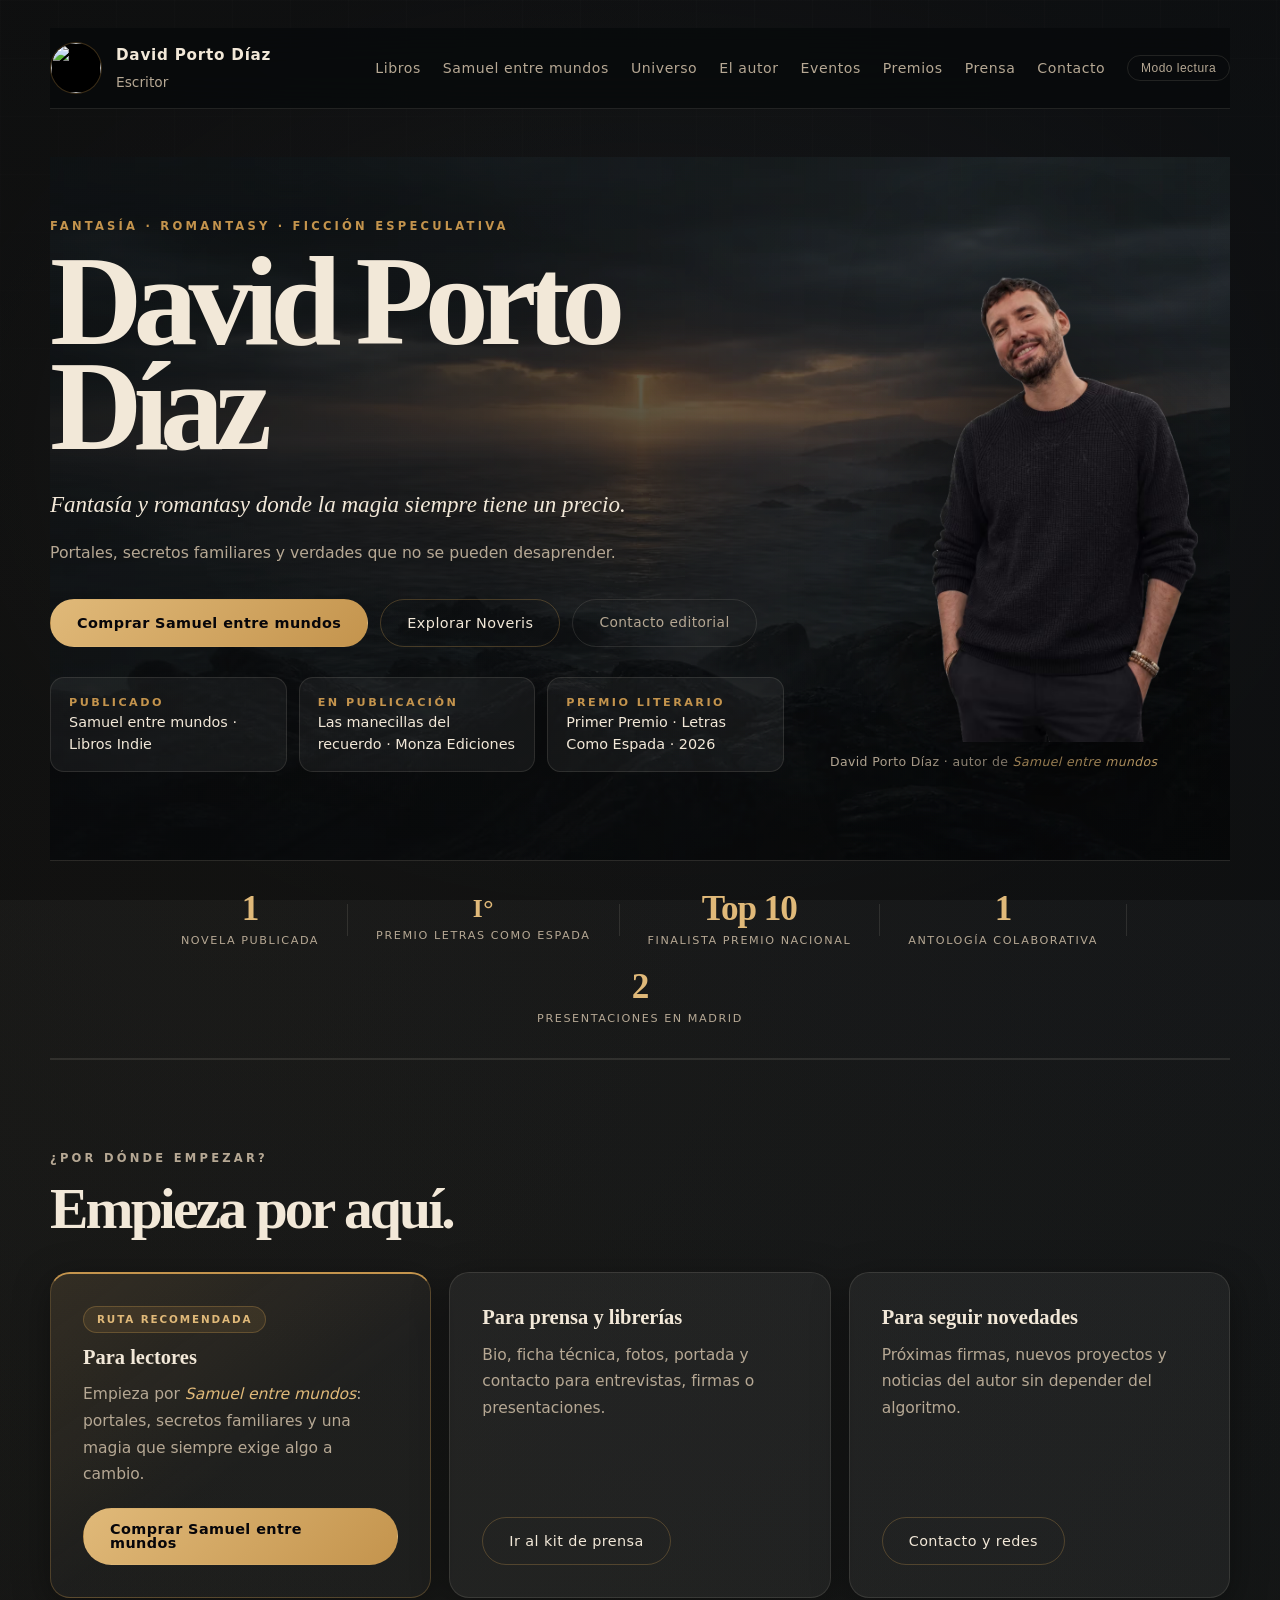
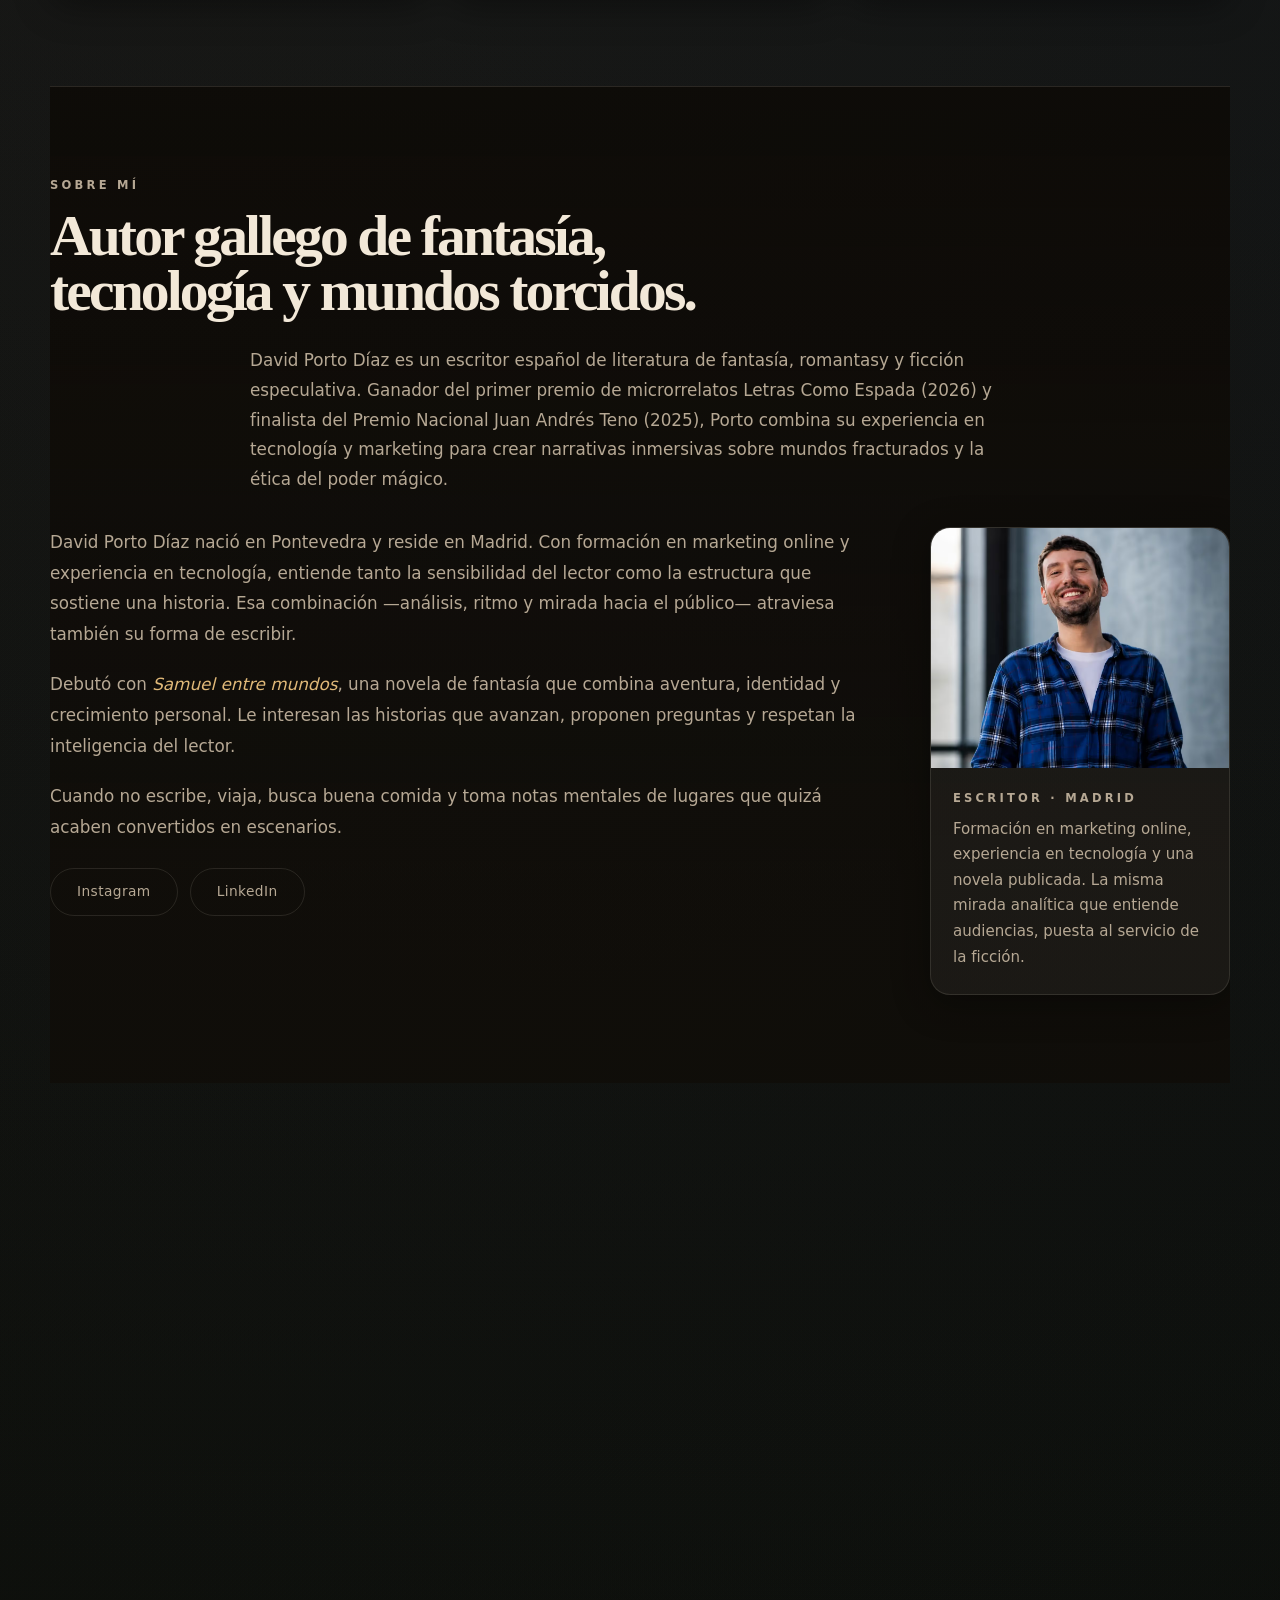
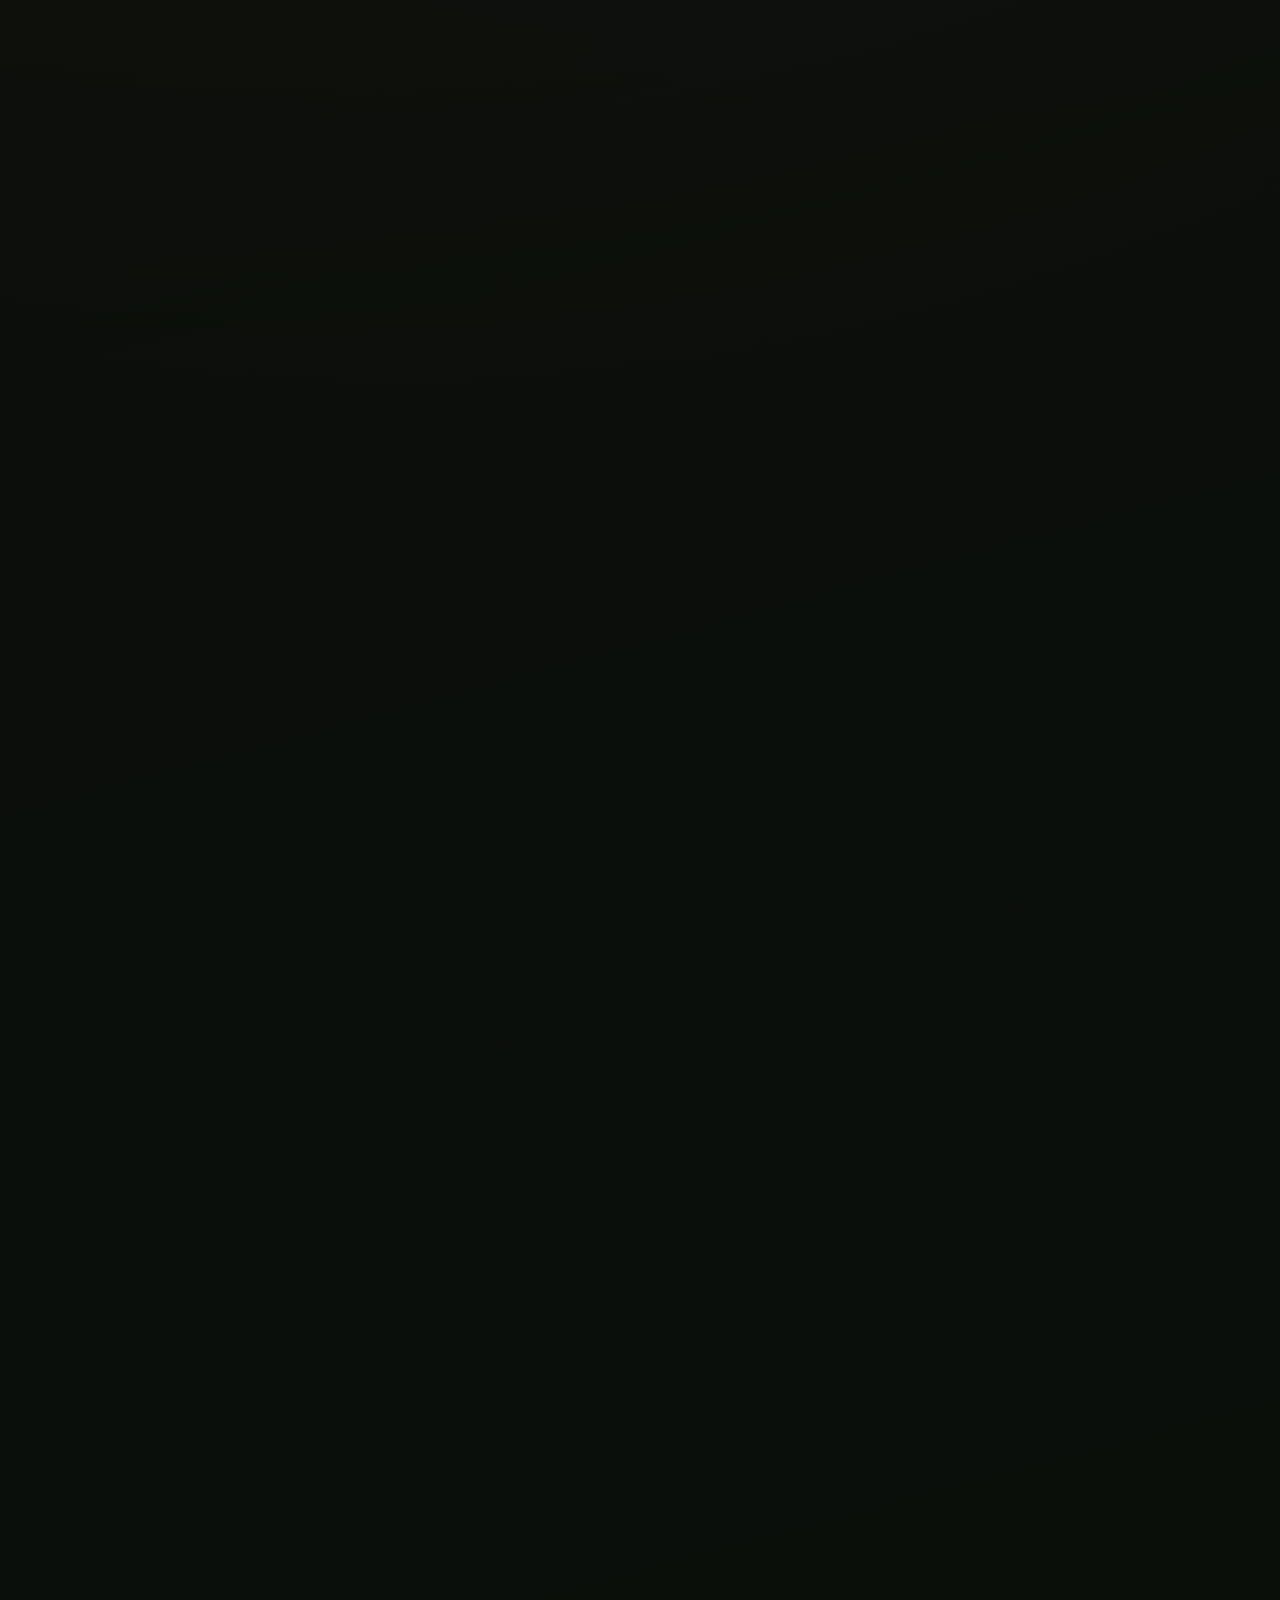
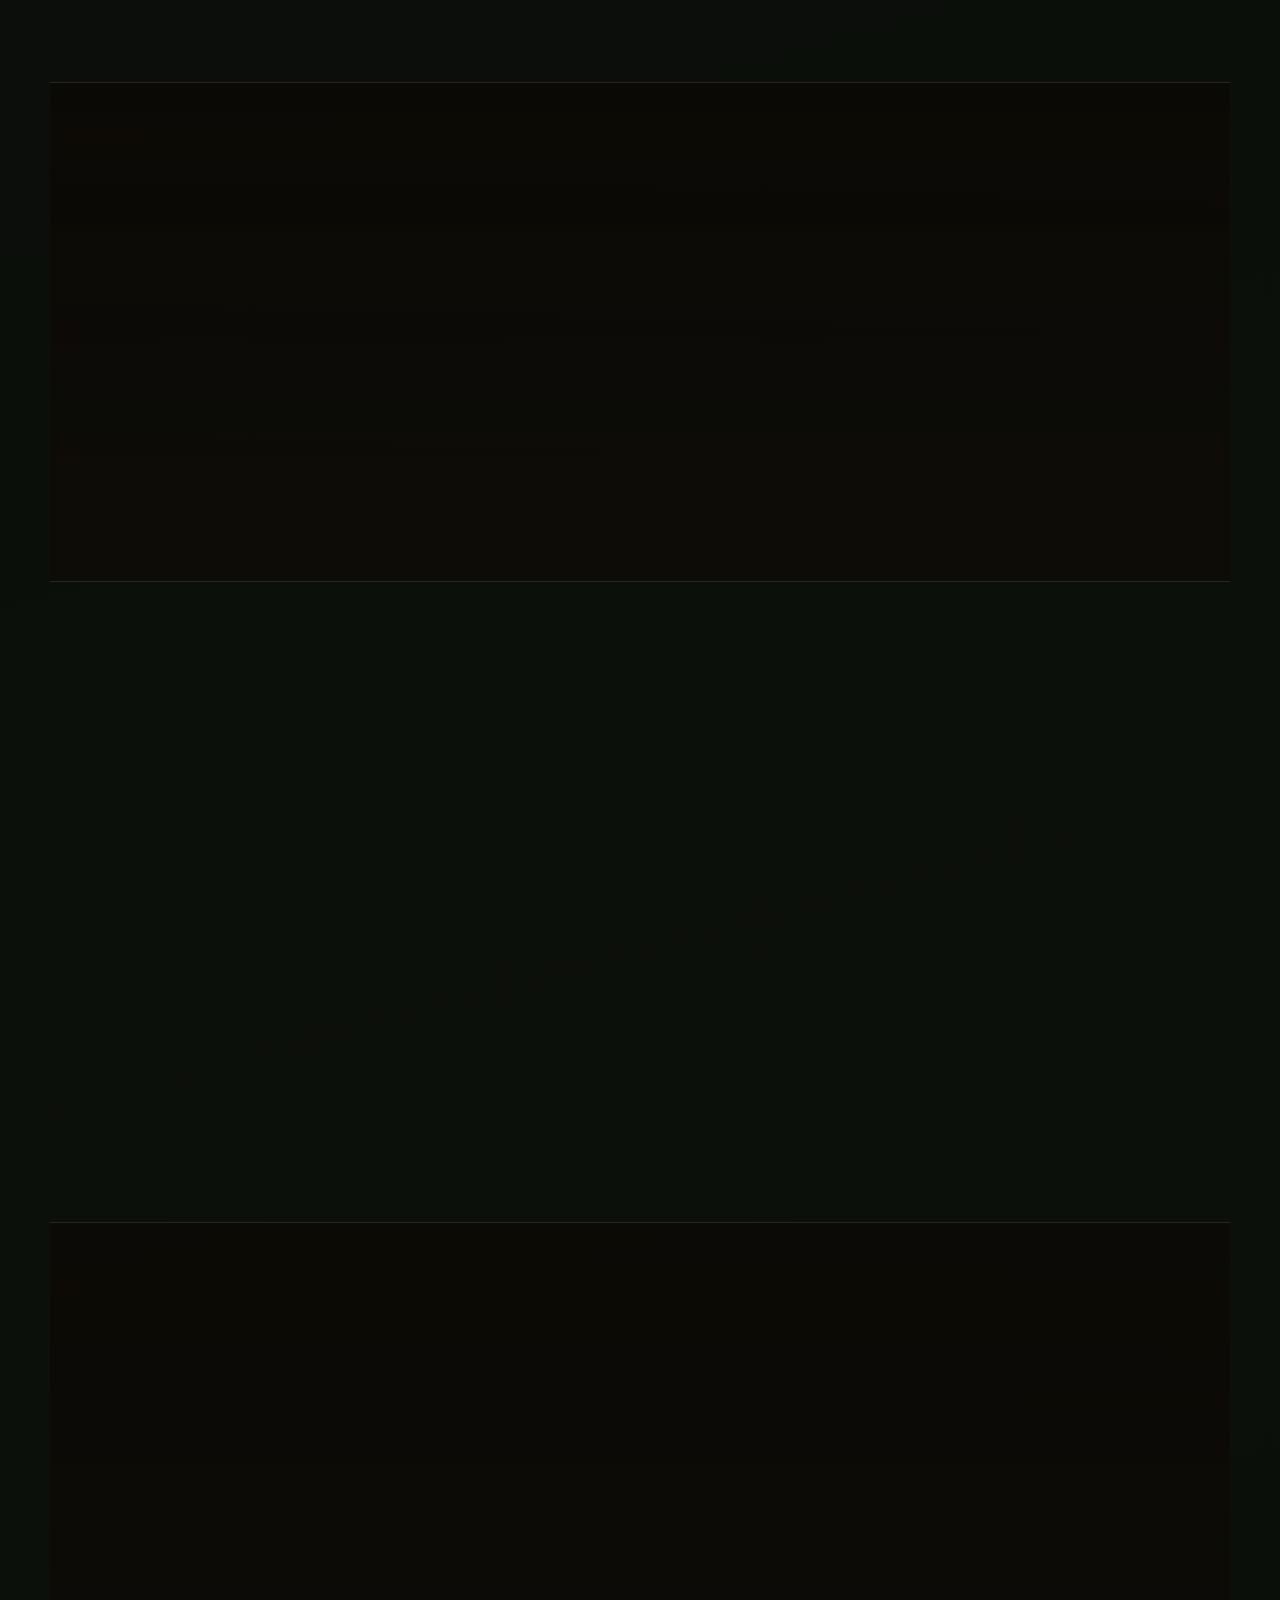
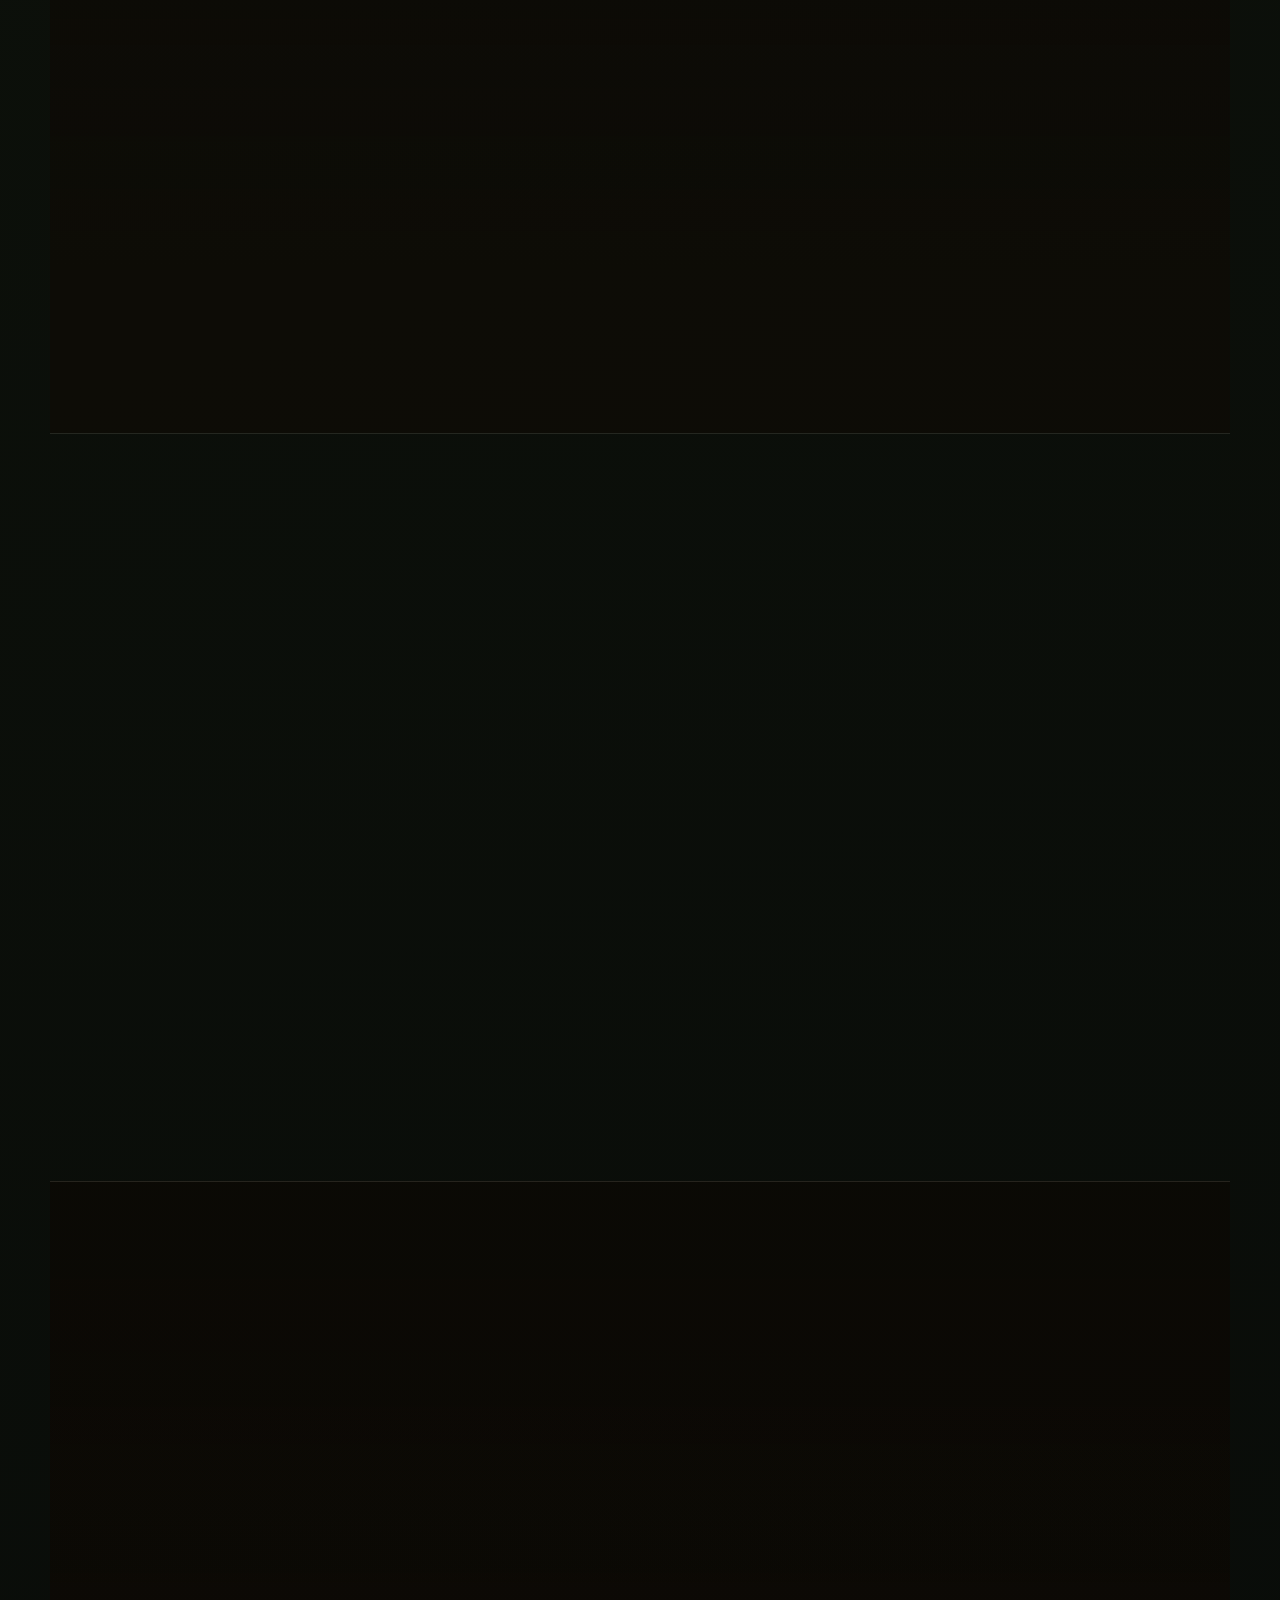
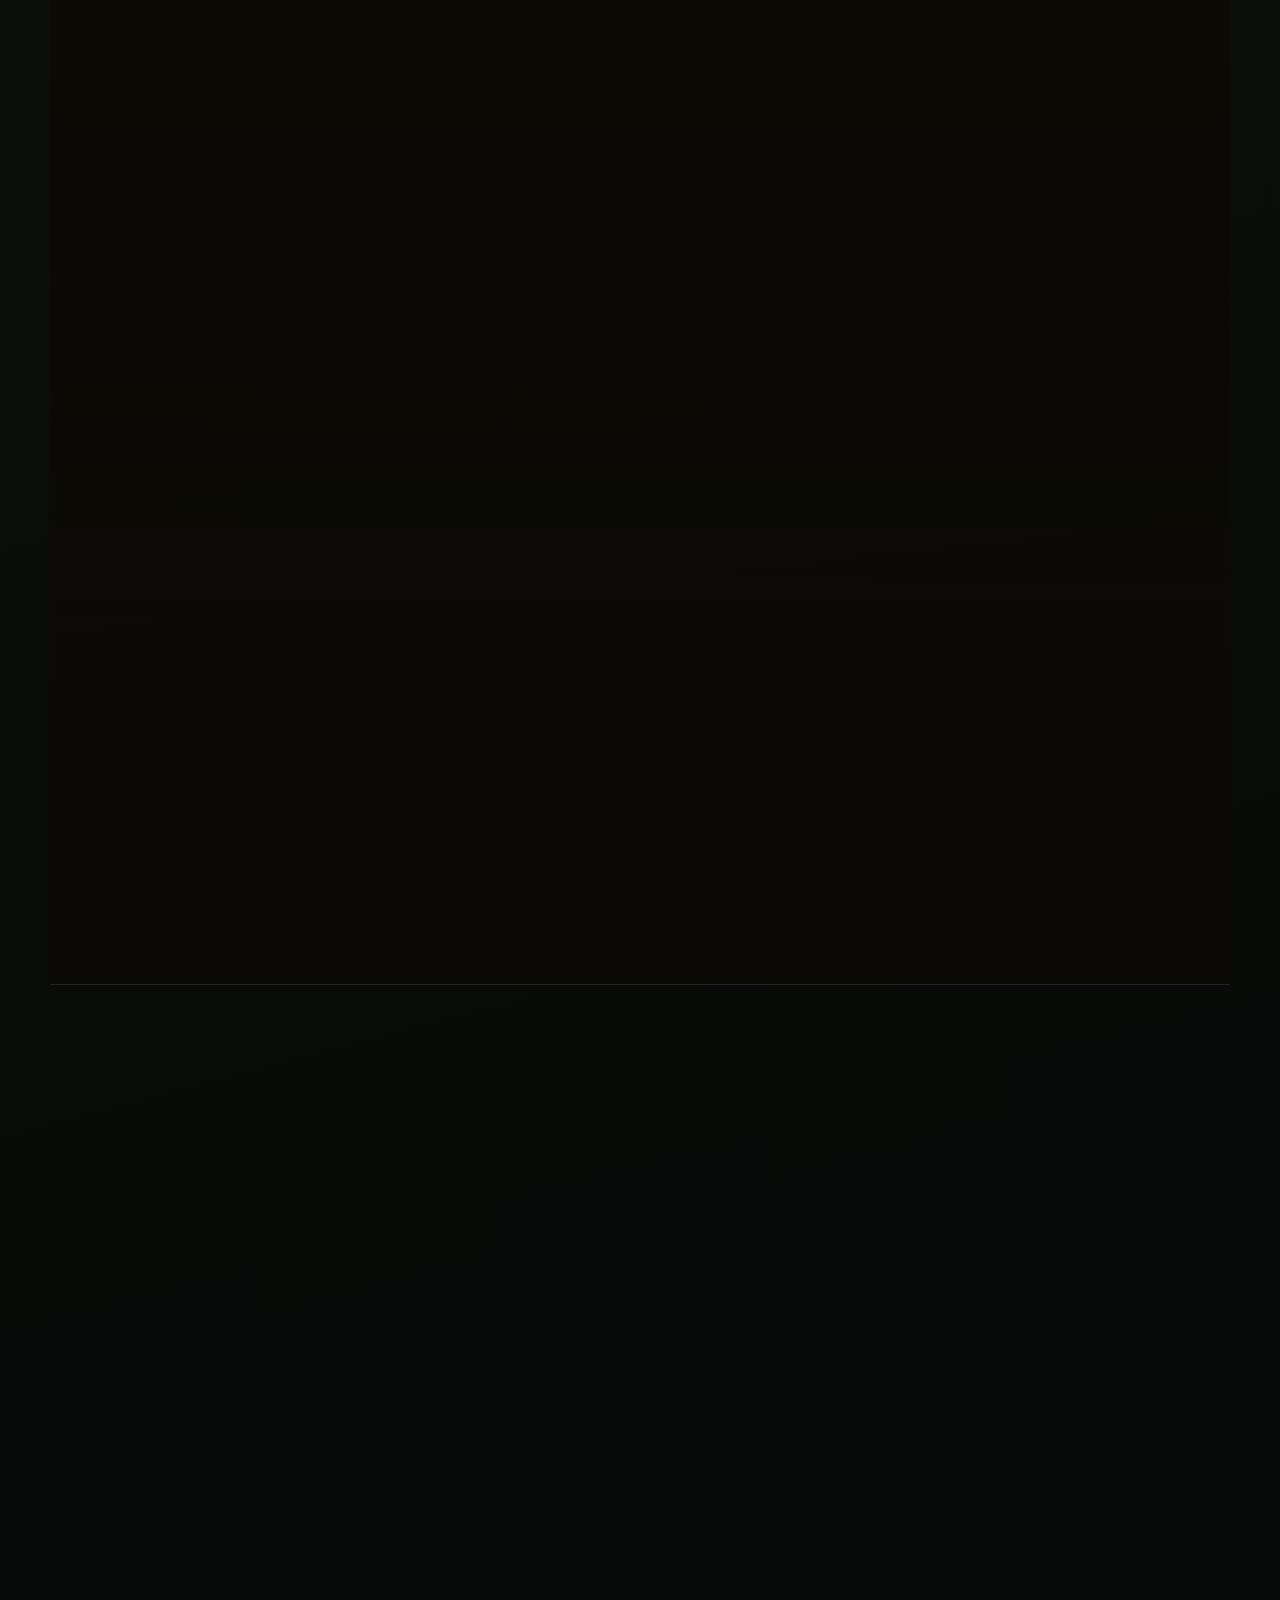
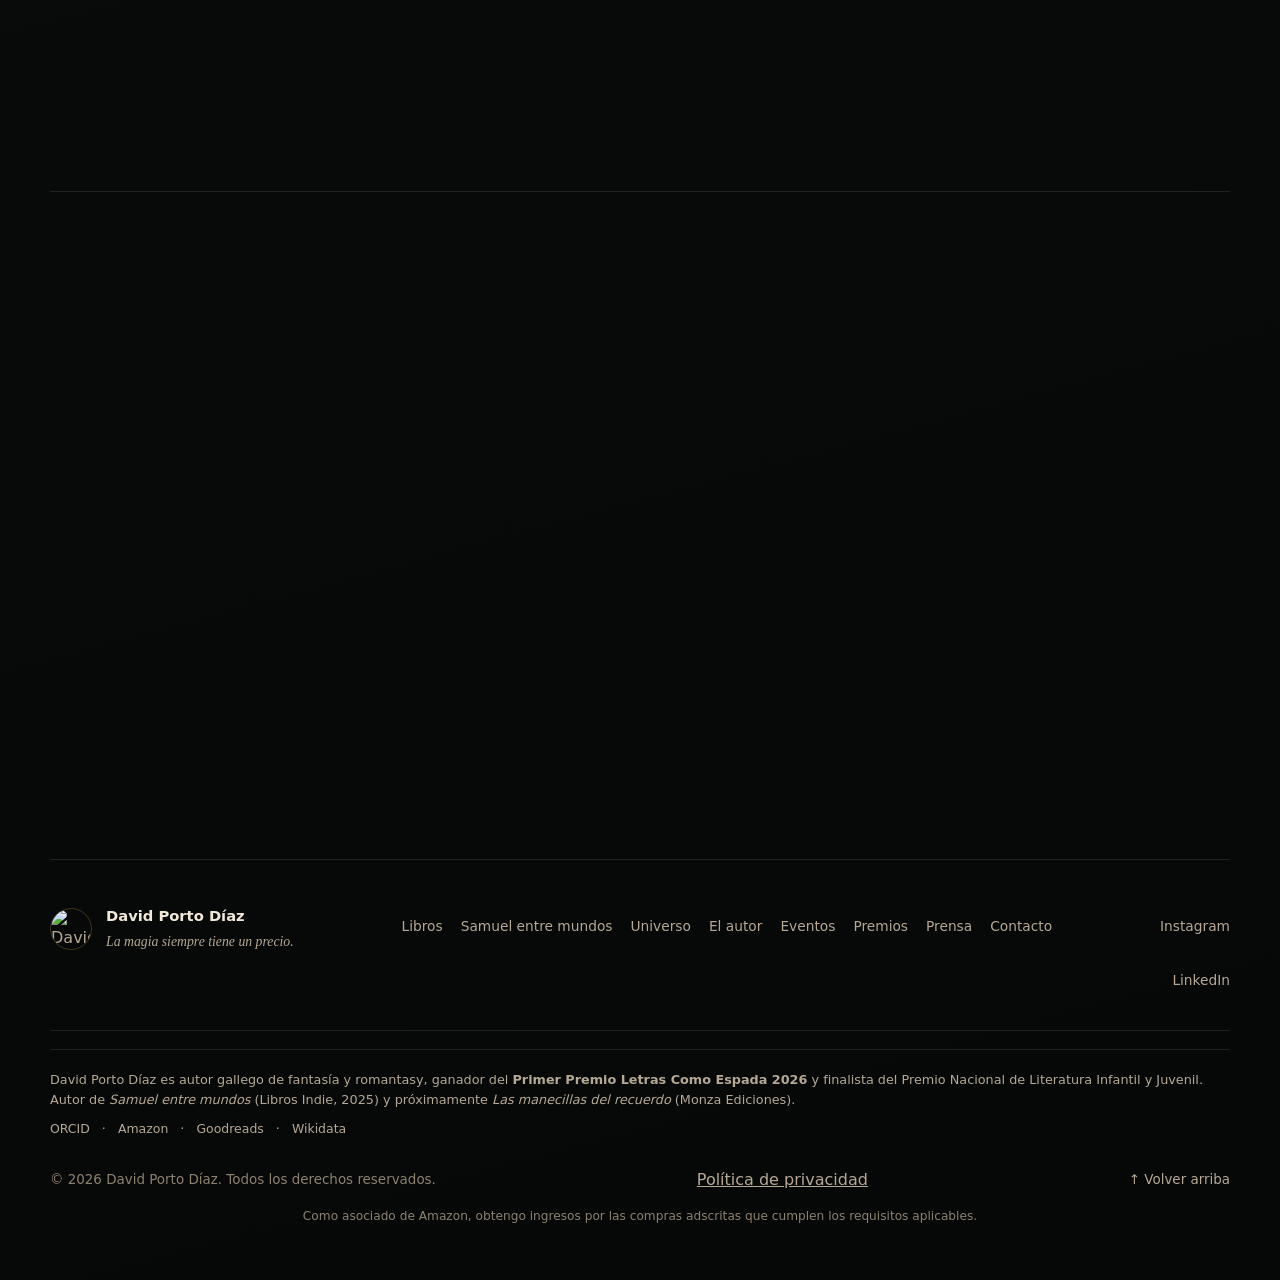
==== commit 94824fe1: "feat: margin fix, Modo Samuel full audit, FAQ+Schema, E-E-A-T footer, broken-links CI - CSS margins:" ====
--- a/index.html
+++ b/index.html
@@ -280,10 +280,29 @@
             "name": "¿Estará David Porto Díaz en la Feria del Libro de Madrid 2026?",
             "acceptedAnswer": {
               "@type": "Answer",
-              "text": "Sí. David Porto Díaz firmará ejemplares de Samuel entre mundos en la Feria del Libro de Madrid 2026, del 29 de mayo al 14 de junio de 2026. Fecha y caseta exactas por confirmar."
+              "text": "Sí. David Porto Díaz firmará ejemplares de Samuel entre mundos en la Feria del Libro de Madrid 2026, del 29 de mayo al 14 de junio de 2026 en el Parque del Retiro. Fecha y caseta exactas por confirmar en davidportodiaz.com/eventos.html."
+            }
+          },
+          {
+            "@type": "Question",
+            "name": "¿De qué trata Samuel entre mundos?",
+            "acceptedAnswer": {
+              "@type": "Answer",
+              "text": "Samuel entre mundos es una novela de fantasía y romantasy ambientada en Noveris, una ciudad donde la magia funciona a través de canalizadores: objetos que desarrollan conciencia propia. Samuel Osborne tiene once años, vive encerrado en casa y no se parece en nada a sus padres. Cuando las fisuras entre dimensiones empiezan a aparecer, descubre que su existencia podría estar en el centro de todo. 422 páginas. Premio Letras Como Espada 2026."
             }
           }
         ]
+      },
+      {
+        "@type": "WebSite",
+        "@id": "https://davidportodiaz.com/#website",
+        "url": "https://davidportodiaz.com/",
+        "name": "David Porto Díaz",
+        "inLanguage": "es",
+        "speakable": {
+          "@type": "SpeakableSpecification",
+          "cssSelector": [".hero-tagline", ".geo-answer", ".faq-answer p"]
+        }
       }
     ]
   }
@@ -672,23 +691,23 @@
               más novedades de <em>Las manecillas del recuerdo</em>, fechas de eventos y fragmentos exclusivos.
               Un email cuando haya algo que valga la pena. Sin boletines constantes.
             </p>
-            <p style="margin-top: 0.75rem;">
-              <a class="button tertiary" href="/fragmento/" style="font-size: 0.85rem;">O léelo ahora en la web →</a>
+            <p class="newsletter-read-link">
+              <a class="button tertiary" href="/fragmento/">O léelo ahora en la web →</a>
             </p>
           </div>
           <div class="contact-actions">
-            <form class="newsletter-form" id="newsletter-form-home" novalidate>
-              <div class="quiz-subscribe-row" style="margin-bottom: 0.75rem; flex-direction: column; gap: 0.5rem;">
-                <input type="email" id="nl-email-home" class="quiz-email-input" placeholder="tu@email.com" autocomplete="email" required style="width: 100%;" />
-                <button type="submit" class="button primary" style="width: 100%;">Recibir primer capítulo gratis</button>
+            <form class="newsletter-form newsletter-form--stacked" id="newsletter-form-home" novalidate>
+              <div class="quiz-subscribe-row">
+                <input type="email" id="nl-email-home" class="quiz-email-input" placeholder="tu@email.com" autocomplete="email" required />
+                <button type="submit" class="button primary">Recibir primer capítulo gratis</button>
               </div>
-              <label class="quiz-gdpr-label" style="font-size: 0.75rem; color: var(--muted-2);">
+              <label class="quiz-gdpr-label">
                 <input type="checkbox" id="nl-gdpr-home" required />
                 Acepto recibir novedades del autor. <a href="privacidad.html" target="_blank" rel="noopener">Privacidad</a>.
               </label>
-              <p class="quiz-subscribe-status" id="nl-status-home" aria-live="polite" role="status" style="margin-top: 0.5rem; font-size: 0.85rem;"></p>
+              <p class="quiz-subscribe-status" id="nl-status-home" aria-live="polite" role="status"></p>
             </form>
-            <div class="social-links" aria-label="Redes sociales" style="margin-top: 1rem;">
+            <div class="social-links newsletter-social" aria-label="Redes sociales">
               <a href="https://www.instagram.com/davidpuede/" target="_blank" rel="noopener noreferrer">Instagram</a>
               <a href="https://www.linkedin.com/in/davidportodiaz/" target="_blank" rel="noopener noreferrer">LinkedIn</a>
             </div>
@@ -980,6 +999,42 @@
               </p>
             </div>
           </div>
+
+          <div class="faq-item">
+            <button class="faq-question" aria-expanded="false">
+              ¿De qué trata Samuel entre mundos?
+              <span class="faq-icon" aria-hidden="true"></span>
+            </button>
+            <div class="faq-answer" hidden>
+              <p>
+                Samuel entre mundos es una novela de fantasía y romantasy ambientada en Noveris, una ciudad donde la magia funciona a través de objetos que desarrollan conciencia propia llamados canalizadores. Samuel Osborne tiene once años, vive encerrado en casa y no se parece en nada a sus padres. Cuando las fisuras entre dimensiones empiezan a aparecer, descubre que su existencia podría estar en el centro de todo. 422 páginas. Ganadora del <strong>Primer Premio Letras Como Espada 2026</strong>.
+              </p>
+            </div>
+          </div>
+
+          <div class="faq-item">
+            <button class="faq-question" aria-expanded="false">
+              ¿Cuál es el próximo libro de David Porto Díaz?
+              <span class="faq-icon" aria-hidden="true"></span>
+            </button>
+            <div class="faq-answer" hidden>
+              <p>
+                <em>Las manecillas del recuerdo</em>, publicada con <strong>Monza Ediciones</strong>. Una historia sobre Tomás, un niño de once años, y su abuelo Manuel, cuyo reloj de bolsillo heredado de la Guerra Civil se para a las 11:43 la víspera de una cita médica decisiva. Una novela sobre el tiempo heredado y los objetos que guardan secretos. Fecha de publicación por confirmar. <a href="/las-manecillas-del-recuerdo/">Más información y lista de espera</a>.
+              </p>
+            </div>
+          </div>
+
+          <div class="faq-item">
+            <button class="faq-question" aria-expanded="false">
+              ¿Estará David Porto Díaz en la Feria del Libro de Madrid 2026?
+              <span class="faq-icon" aria-hidden="true"></span>
+            </button>
+            <div class="faq-answer" hidden>
+              <p>
+                Sí. David Porto Díaz firmará ejemplares de <em>Samuel entre mundos</em> en la <strong>Feria del Libro de Madrid 2026</strong>, que se celebra del 29 de mayo al 14 de junio en el Parque del Retiro. Consulta la <a href="#eventos">sección de eventos</a> para la fecha y caseta exactas cuando estén confirmadas.
+              </p>
+            </div>
+          </div>
         </div>
       </section>
 
@@ -1050,12 +1105,24 @@
           <a href="https://www.linkedin.com/in/davidportodiaz/" target="_blank" rel="noopener noreferrer me">LinkedIn</a>
         </div>
       </div>
+      <div class="footer-eeat">
+        <p>David Porto Díaz es autor gallego de fantasía y romantasy, ganador del <strong>Primer Premio Letras Como Espada 2026</strong> y finalista del Premio Nacional de Literatura Infantil y Juvenil. Autor de <em>Samuel entre mundos</em> (Libros Indie, 2025) y próximamente <em>Las manecillas del recuerdo</em> (Monza Ediciones).</p>
+        <p class="footer-eeat-links">
+          <a href="https://orcid.org/0009-0009-5672-1285" target="_blank" rel="noopener noreferrer me" aria-label="ORCID de David Porto Díaz">ORCID</a>
+          <span aria-hidden="true">·</span>
+          <a href="https://www.amazon.es/stores/David-Porto-D%C3%ADaz/author/B0G9KL8F6T" target="_blank" rel="noopener noreferrer me" aria-label="Perfil de autor en Amazon">Amazon</a>
+          <span aria-hidden="true">·</span>
+          <a href="https://www.goodreads.com/author/show/53513397.David_Porto_D_az" target="_blank" rel="noopener noreferrer me" aria-label="Goodreads">Goodreads</a>
+          <span aria-hidden="true">·</span>
+          <a href="https://www.wikidata.org/wiki/Q139678851" target="_blank" rel="noopener noreferrer" aria-label="Wikidata">Wikidata</a>
+        </p>
+      </div>
       <div class="footer-bottom-row">
         <p>© 2026 David Porto Díaz. Todos los derechos reservados.</p>
         <a href="privacidad.html" class="footer-privacy-link">Política de privacidad</a>
         <a href="#inicio" class="footer-back-top">↑ Volver arriba</a>
       </div>
-      <p style="margin: 14px 0 0; font-size: 0.76rem; color: var(--muted-2); text-align: center;">Como asociado de Amazon, obtengo ingresos por las compras adscritas que cumplen los requisitos aplicables.</p>
+      <p class="footer-amazon-disclaimer">Como asociado de Amazon, obtengo ingresos por las compras adscritas que cumplen los requisitos aplicables.</p>
     </footer>
 
   </div>
--- a/styles.css
+++ b/styles.css
@@ -187,7 +187,8 @@
 .site-shell {
   position: relative;
   z-index: 1;
-  width: min(var(--max-width), calc(100% - 36px));
+  max-width: var(--max-width);
+  width: calc(100% - 64px);
   margin: 0 auto;
   padding: 28px 0 54px;
 }
@@ -2758,7 +2759,7 @@
   }
 
   .site-shell {
-    width: min(100% - 24px, var(--max-width));
+    width: calc(100% - 40px);
     padding-top: 16px;
   }
 
@@ -3570,6 +3571,7 @@
 }
 
 html.modo-samuel body {
+  background: var(--bg);
   font-size: 1.1rem;
   line-height: 1.85;
   letter-spacing: 0.01em;
@@ -3587,6 +3589,54 @@
 
 html.modo-samuel .reading-progress {
   display: none;
+}
+
+html.modo-samuel .site-header {
+  background: rgba(245, 240, 232, 0.92);
+  border-bottom-color: rgba(44, 35, 24, 0.15);
+}
+
+html.modo-samuel .site-nav {
+  background: rgba(245, 240, 232, 0.98);
+}
+
+html.modo-samuel .back-to-top {
+  background: rgba(245, 240, 232, 0.9);
+}
+
+html.modo-samuel .section--alt {
+  background: var(--bg-soft);
+}
+
+html.modo-samuel .hero::after {
+  display: none;
+}
+
+html.modo-samuel .contact-panel {
+  background: var(--surface);
+  box-shadow: none;
+}
+
+html.modo-samuel .brand-mark {
+  background: var(--text);
+}
+
+html.modo-samuel .review-card,
+html.modo-samuel .event-item,
+html.modo-samuel .faq-item,
+html.modo-samuel .feature-card,
+html.modo-samuel .award-card,
+html.modo-samuel .mini-card,
+html.modo-samuel .press-card,
+html.modo-samuel .lore-bento-card,
+html.modo-samuel .lore-bento-card--large,
+html.modo-samuel .lore-bento-card--wide {
+  background: var(--surface);
+  box-shadow: none;
+}
+
+html.modo-samuel .creds-strip {
+  background: var(--bg-alt);
 }
 
 /* ─── 3D Book mockup — CSS puro sin JS ─── */
@@ -3688,3 +3738,259 @@
   font-size: 1.2rem;
   line-height: 2;
 }
+
+/* ─── Fragment page layout ─── */
+
+.fragment-hero {
+  min-height: 38vh;
+}
+
+.fragment-hero .book-hero-inner {
+  padding: 3rem 0;
+}
+
+.fragment-hero-title {
+  font-size: clamp(2rem, 5vw, 3.5rem);
+}
+
+.fragment-section {
+  max-width: 720px;
+  margin: 0 auto;
+  padding: 3rem 0;
+}
+
+.fragment-meta {
+  display: flex;
+  gap: 1rem;
+  flex-wrap: wrap;
+  margin-bottom: 2.5rem;
+  padding-bottom: 1.5rem;
+  border-bottom: 1px solid var(--border);
+  font-size: 0.8rem;
+  color: var(--muted);
+}
+
+.fragment-reading {
+  font-family: 'Cormorant Garamond', Georgia, serif;
+  font-size: clamp(1.1rem, 2.5vw, 1.25rem);
+  line-height: 1.85;
+  color: var(--text);
+}
+
+.fragment-reading h2 {
+  font-size: 1rem;
+  letter-spacing: 0.12em;
+  text-transform: uppercase;
+  color: var(--muted);
+  font-family: 'Inter', sans-serif;
+  font-weight: 500;
+  margin-bottom: 2rem;
+}
+
+.fragment-speech {
+  text-align: center;
+  font-size: 1.3em;
+  letter-spacing: 0.05em;
+  color: var(--accent);
+  margin: 2rem 0;
+}
+
+.fragment-divider {
+  border: none;
+  border-top: 1px solid var(--border);
+  margin: 3rem 0;
+}
+
+.fragment-aside {
+  font-style: italic;
+  color: var(--muted);
+  text-align: center;
+}
+
+.fragment-cta-box {
+  margin-top: 3rem;
+  padding: 2.5rem;
+  background: var(--surface);
+  border: 1px solid var(--border-strong);
+  border-radius: var(--radius-lg);
+  text-align: center;
+}
+
+.fragment-cta-title {
+  font-size: 1.5rem;
+  font-family: 'Cormorant Garamond', serif;
+  margin-bottom: 0.75rem;
+  color: var(--accent-strong);
+}
+
+.fragment-cta-desc {
+  color: var(--muted);
+  margin-bottom: 1.5rem;
+  font-size: 0.95rem;
+}
+
+.fragment-cta-actions {
+  display: flex;
+  flex-direction: column;
+  gap: 0.75rem;
+  align-items: center;
+}
+
+.fragment-cta-actions .button {
+  min-width: 260px;
+}
+
+.fragment-cta-isbn {
+  margin-top: 1.25rem;
+  font-size: 0.8rem;
+  color: var(--muted-2);
+}
+
+.fragment-newsletter-box {
+  margin-top: 2rem;
+  padding: 2rem;
+  background: var(--bg-alt);
+  border: 1px solid var(--border);
+  border-radius: var(--radius-md);
+  text-align: center;
+}
+
+.fragment-newsletter-form {
+  max-width: 400px;
+  margin: 0.75rem auto 0;
+}
+
+.fragment-newsletter-form .quiz-subscribe-row {
+  margin-bottom: 0.75rem;
+}
+
+.fragment-nav-links {
+  margin-top: 2.5rem;
+  display: flex;
+  gap: 1rem;
+  flex-wrap: wrap;
+  justify-content: center;
+  font-size: 0.85rem;
+}
+
+@media (max-width: 400px) {
+  .site-shell {
+    width: calc(100% - 32px);
+  }
+}
+
+/* ─── Synopsis / book aside helpers ─── */
+
+.features-grid--single {
+  grid-template-columns: 1fr;
+  margin-top: 2rem;
+}
+
+.synopsis-quick--centered {
+  text-align: center;
+  padding: 2rem;
+}
+
+.synopsis-pullquote {
+  font-family: 'Cormorant Garamond', serif;
+  font-style: italic;
+  font-size: 1.4rem;
+  color: var(--accent-strong);
+  line-height: 1.6;
+  margin-bottom: 1rem;
+}
+
+.synopsis-attribution {
+  font-size: 0.8rem;
+  color: var(--muted-2);
+}
+
+.synopsis-cta-box {
+  margin-top: 1.5rem;
+  padding: 1.25rem;
+  border: 1px solid var(--border);
+  border-radius: var(--radius-md);
+  text-align: center;
+  display: flex;
+  flex-direction: column;
+  gap: 0.5rem;
+}
+
+.synopsis-cta-label {
+  font-size: 0.85rem;
+  color: var(--muted);
+  margin-bottom: 0.25rem;
+}
+
+.synopsis-book-aside {
+  display: flex;
+  align-items: center;
+  justify-content: center;
+}
+
+.synopsis-book-cover {
+  max-width: 200px;
+  border-radius: var(--radius-md);
+  box-shadow: var(--shadow);
+}
+
+/* Stacked newsletter form variant (email + button on separate lines) */
+.newsletter-form--stacked .quiz-subscribe-row {
+  flex-direction: column;
+  gap: 0.5rem;
+}
+
+.newsletter-form--stacked .quiz-email-input,
+.newsletter-form--stacked .button {
+  width: 100%;
+}
+
+.newsletter-read-link {
+  margin-top: 0.75rem;
+}
+
+.newsletter-read-link .button {
+  font-size: 0.85rem;
+}
+
+.newsletter-social {
+  margin-top: 1rem;
+}
+
+/* ─── Footer E-E-A-T ─── */
+
+.footer-eeat {
+  padding: 20px 0;
+  border-top: 1px solid var(--border);
+  font-size: 0.8rem;
+  color: var(--muted);
+  line-height: 1.6;
+}
+
+.footer-eeat p {
+  margin: 0 0 0.5rem;
+}
+
+.footer-eeat-links {
+  display: flex;
+  gap: 0.75rem;
+  flex-wrap: wrap;
+  align-items: center;
+}
+
+.footer-eeat-links a {
+  color: var(--muted);
+  text-decoration: none;
+  font-size: 0.78rem;
+}
+
+.footer-eeat-links a:hover {
+  color: var(--accent);
+}
+
+.footer-amazon-disclaimer {
+  margin: 14px 0 0;
+  font-size: 0.76rem;
+  color: var(--muted-2);
+  text-align: center;
+}
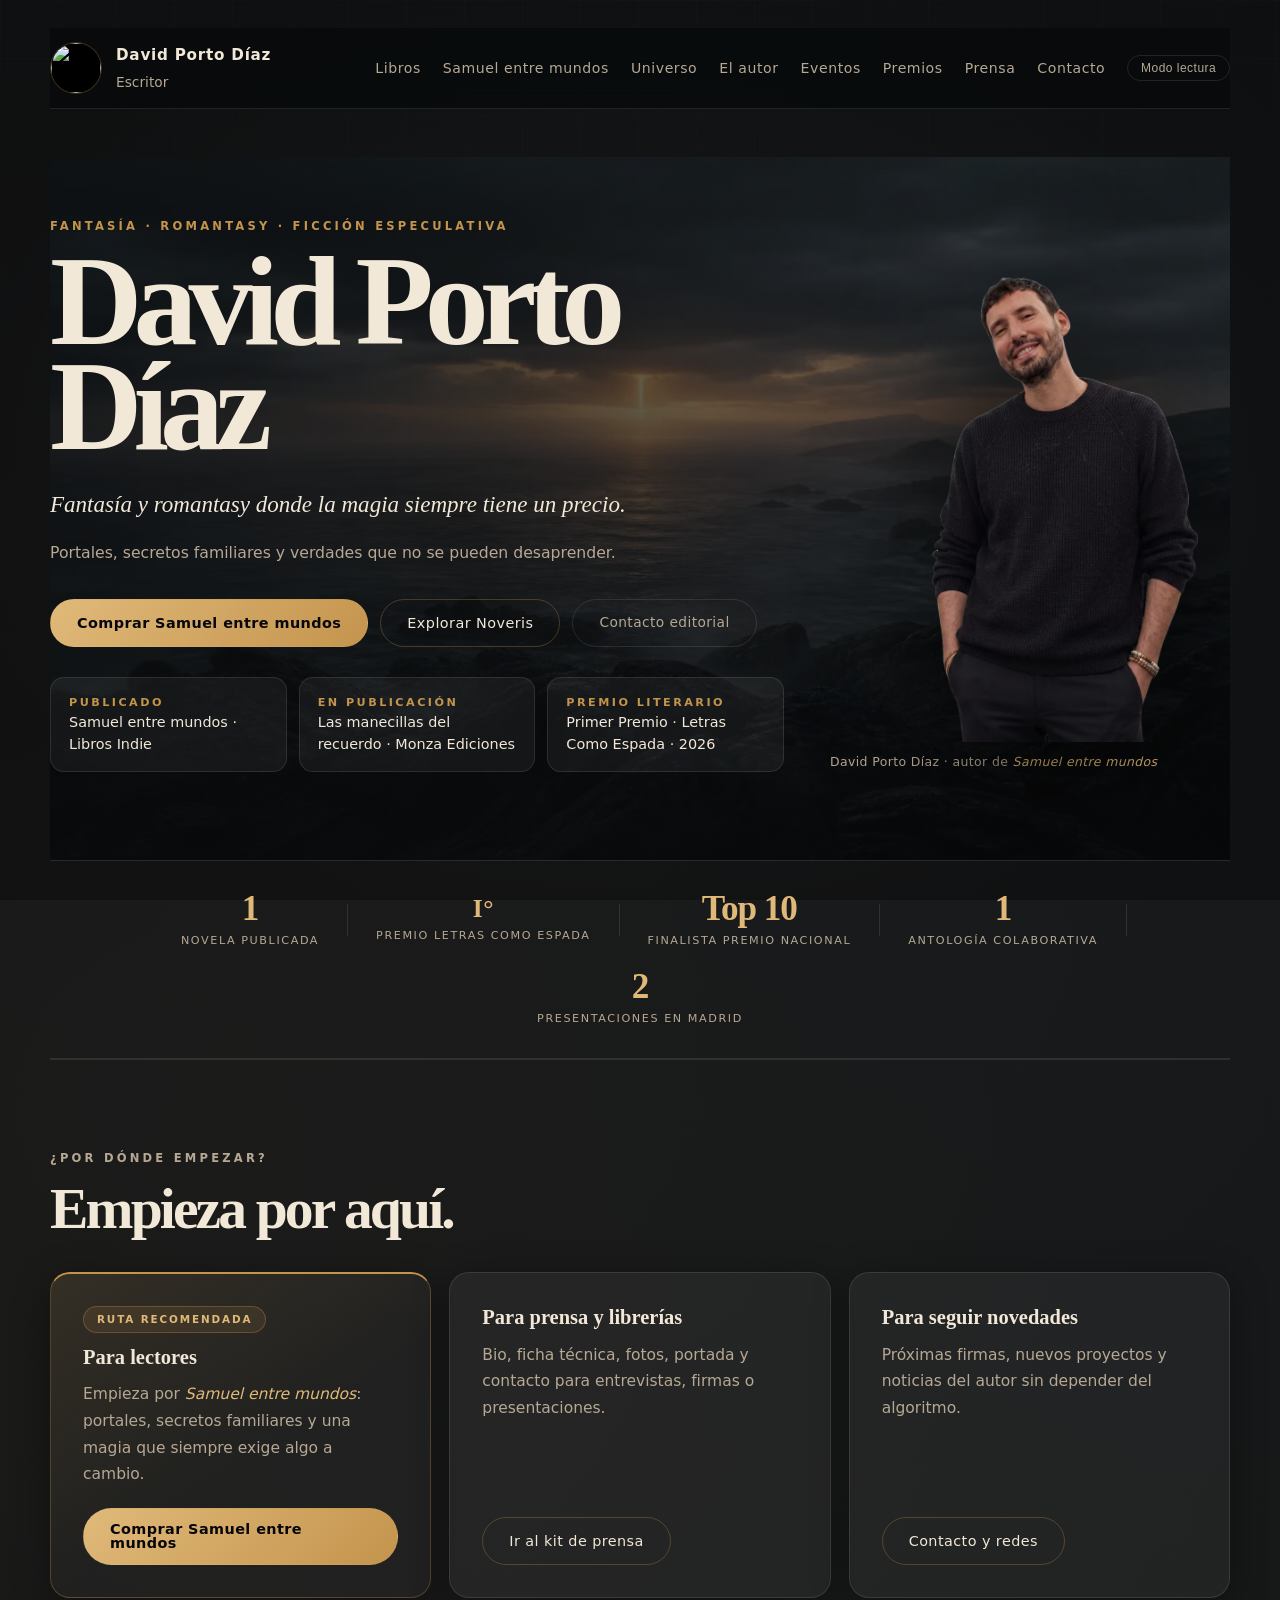
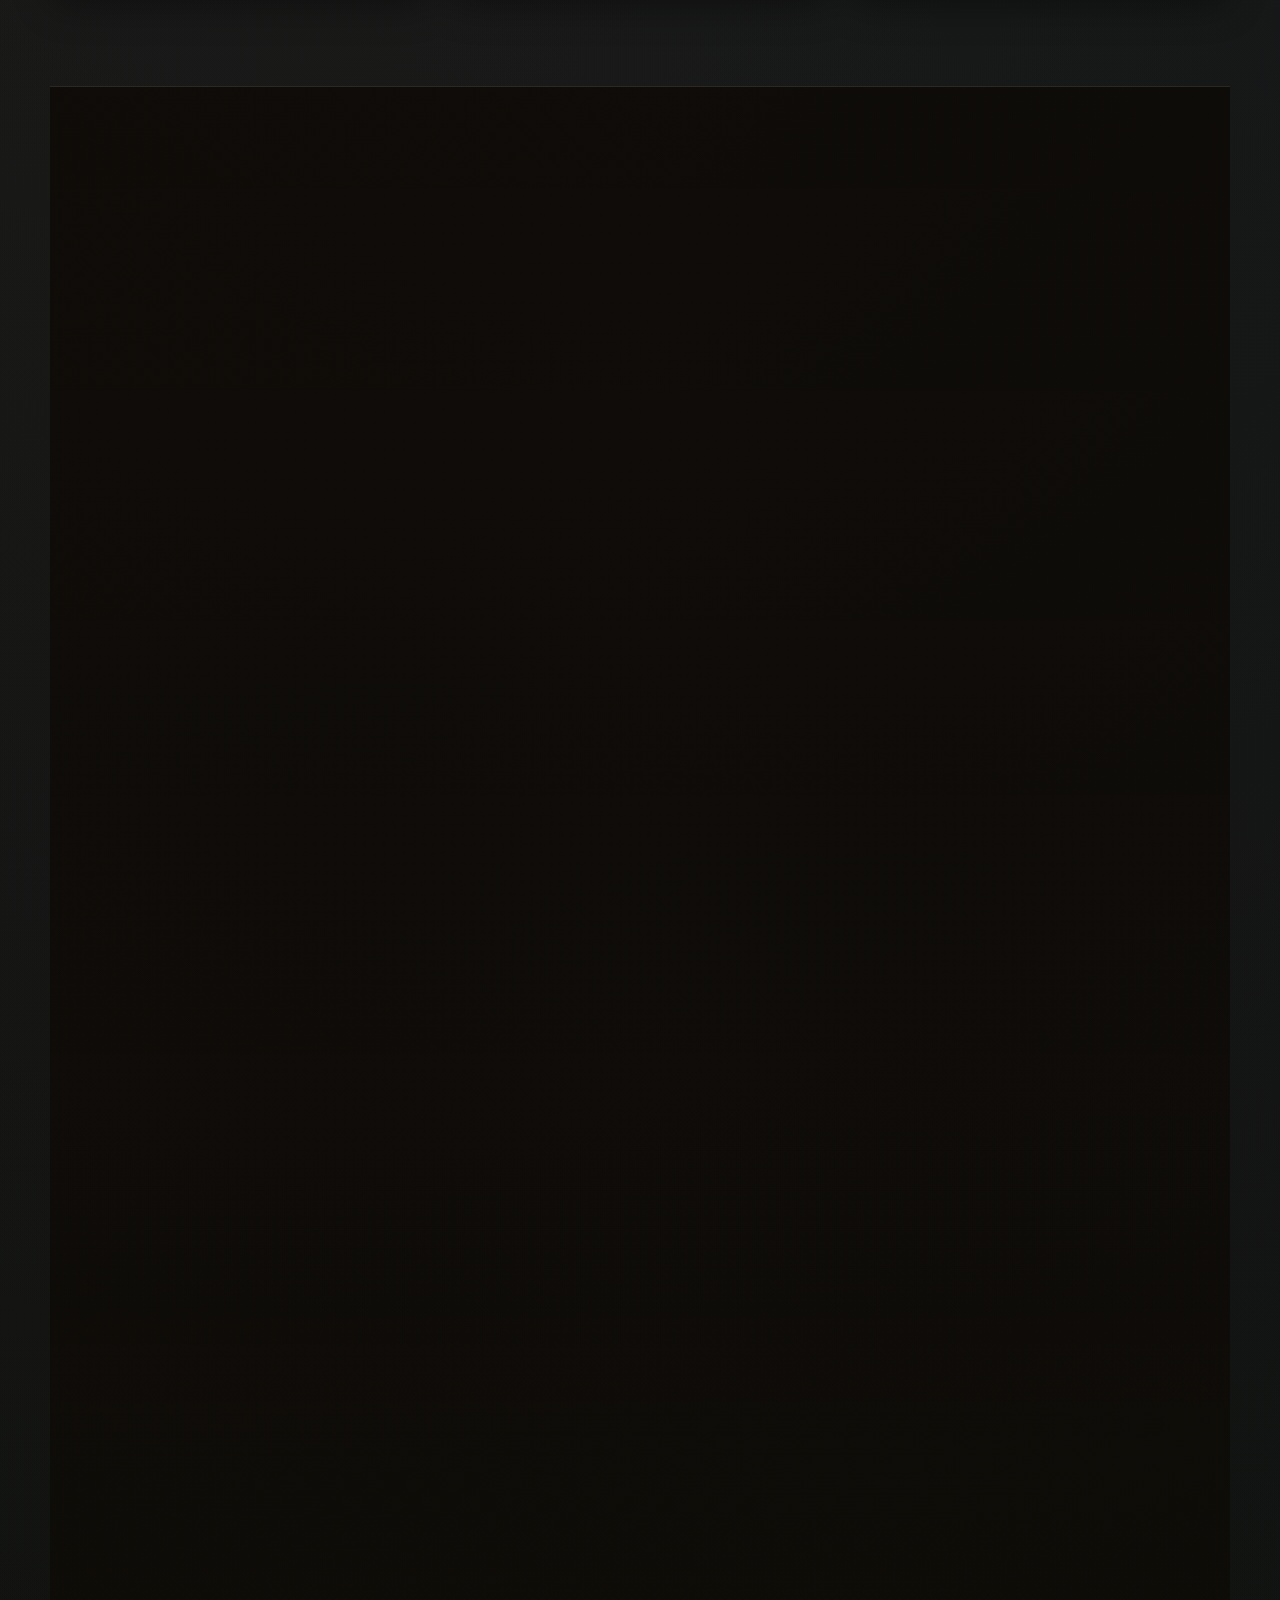
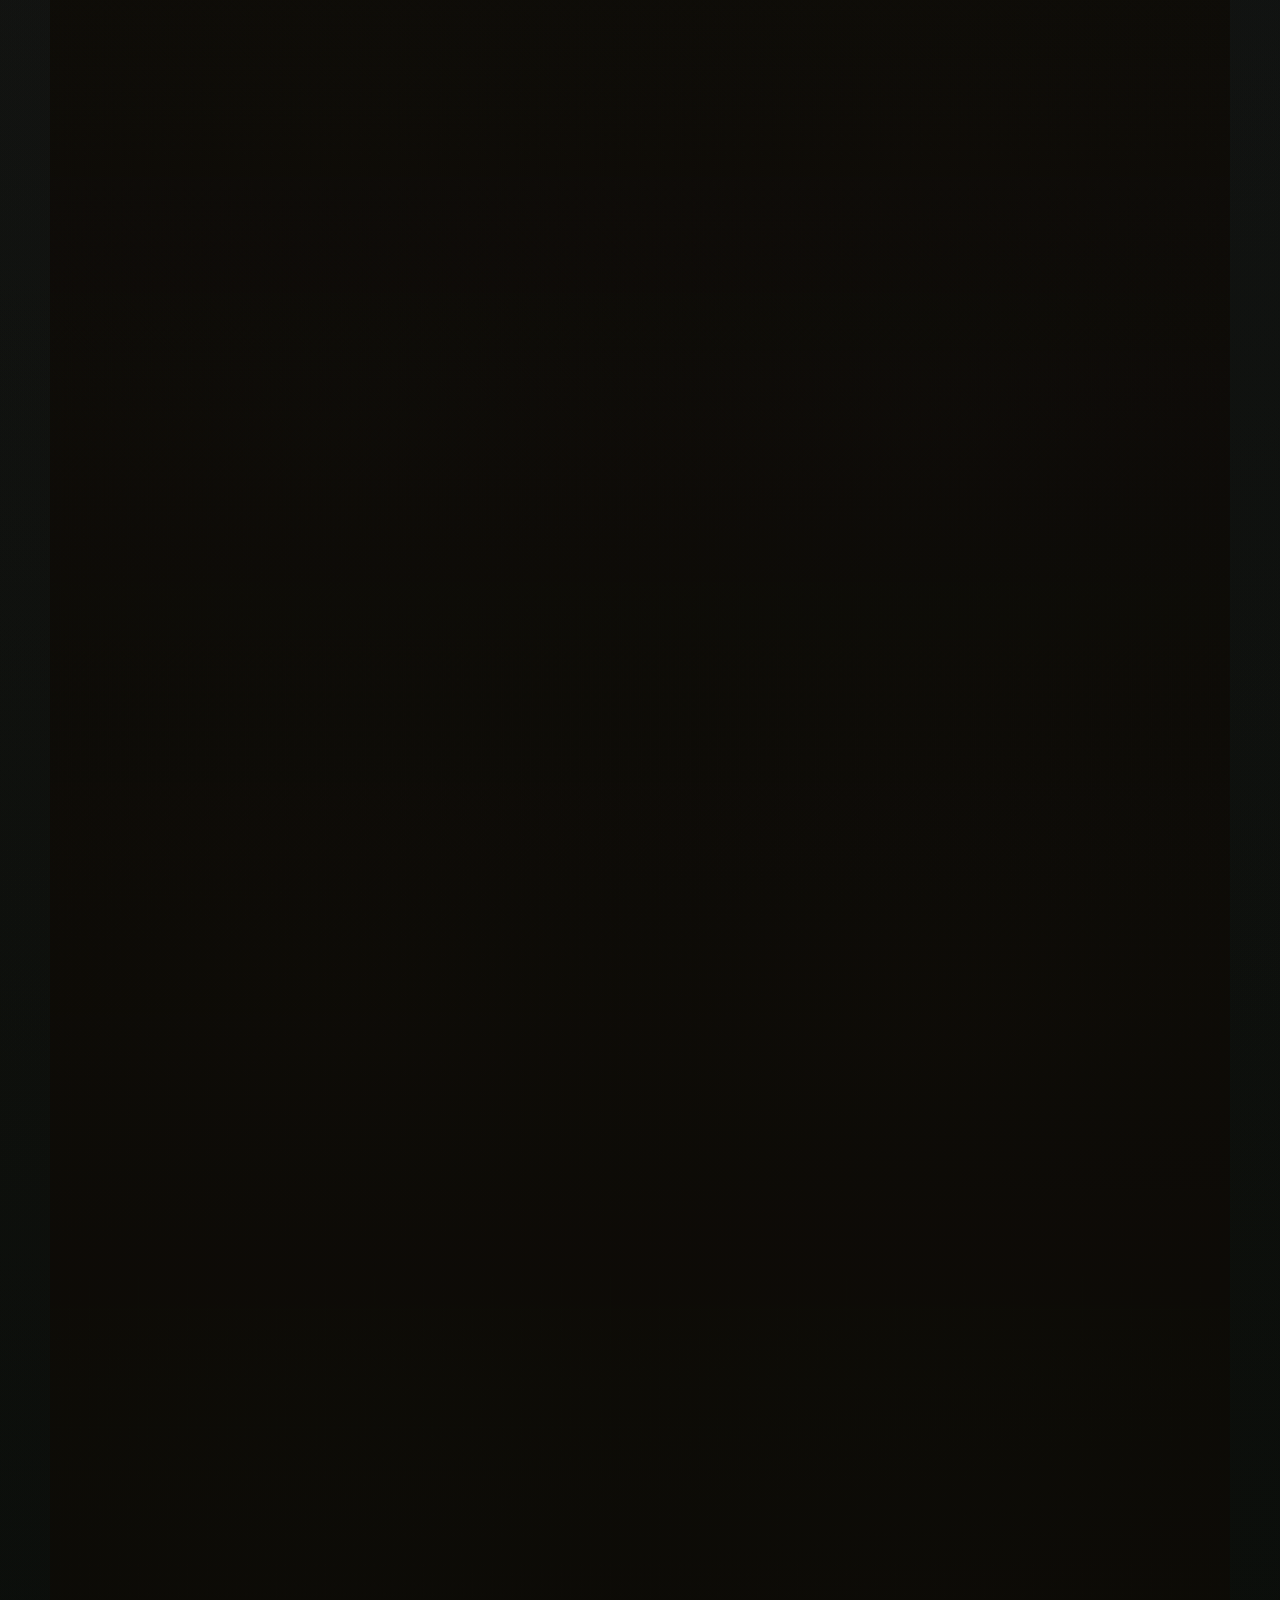
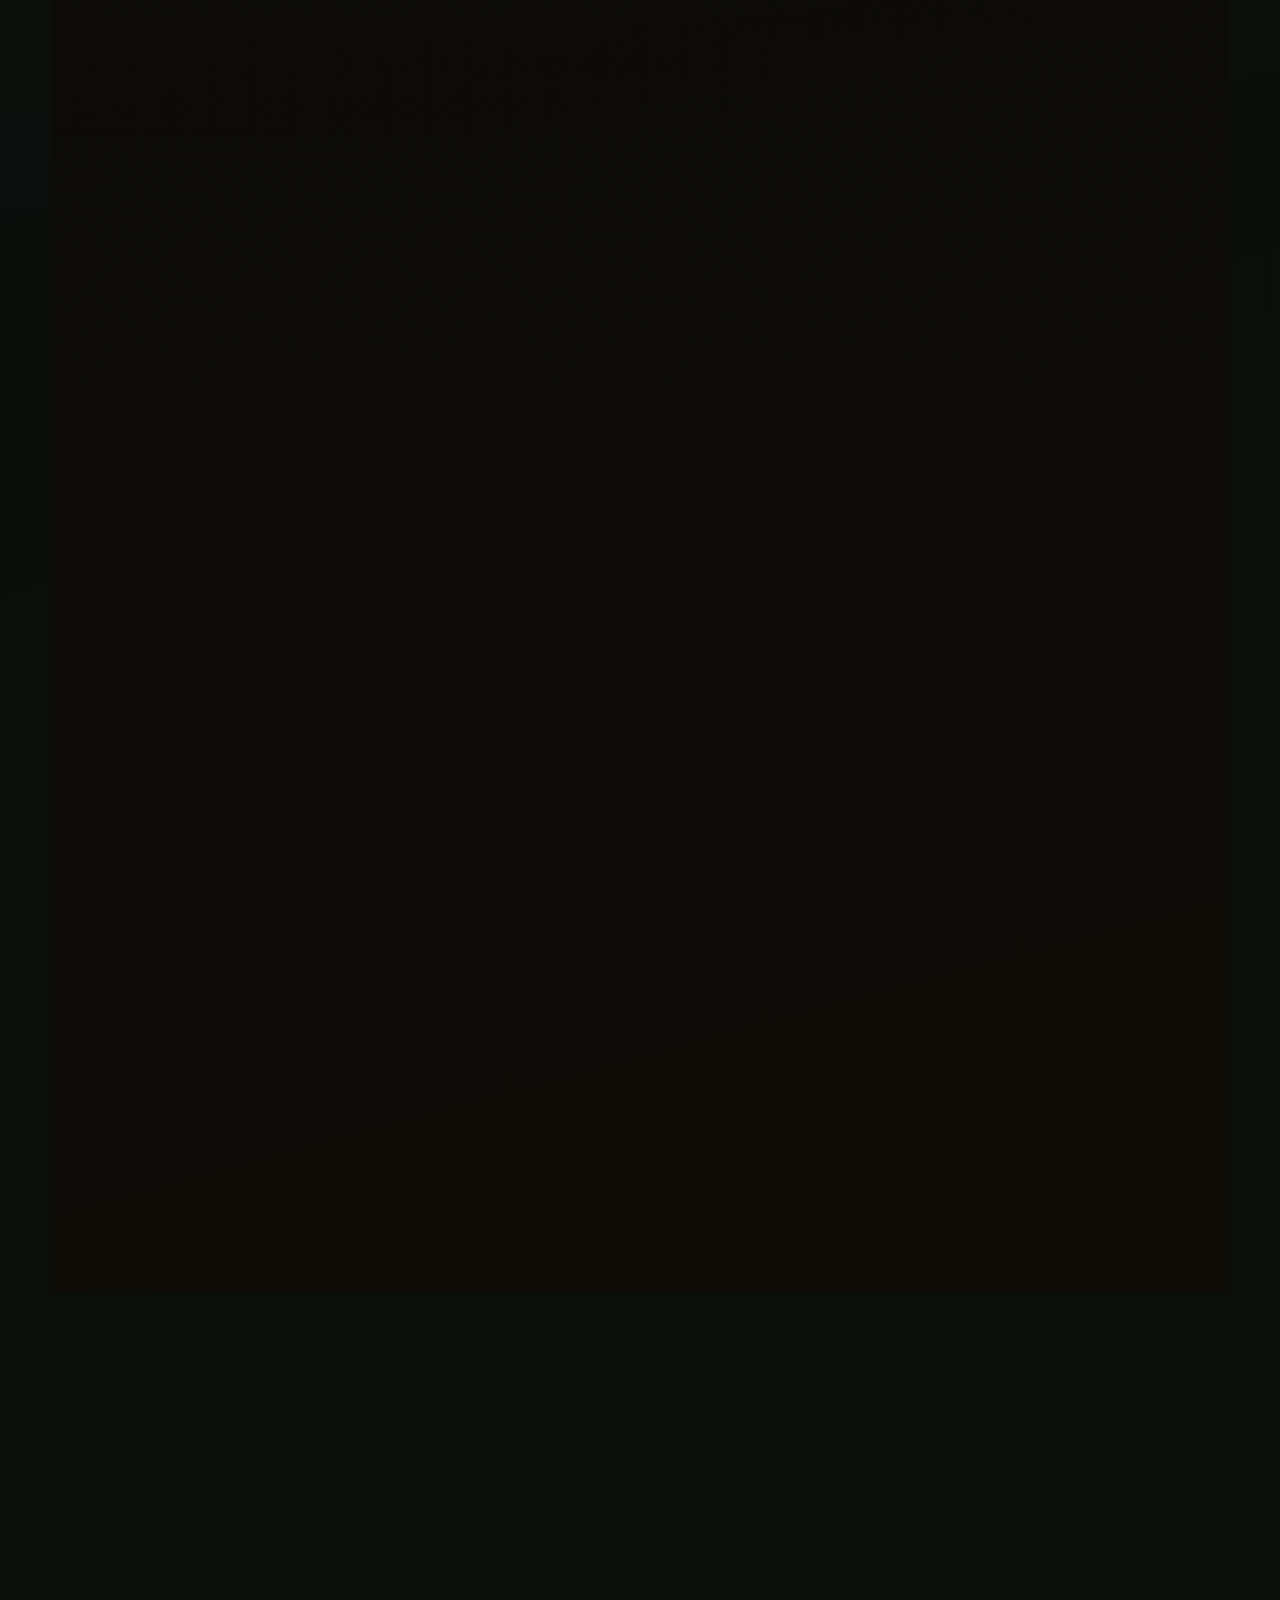
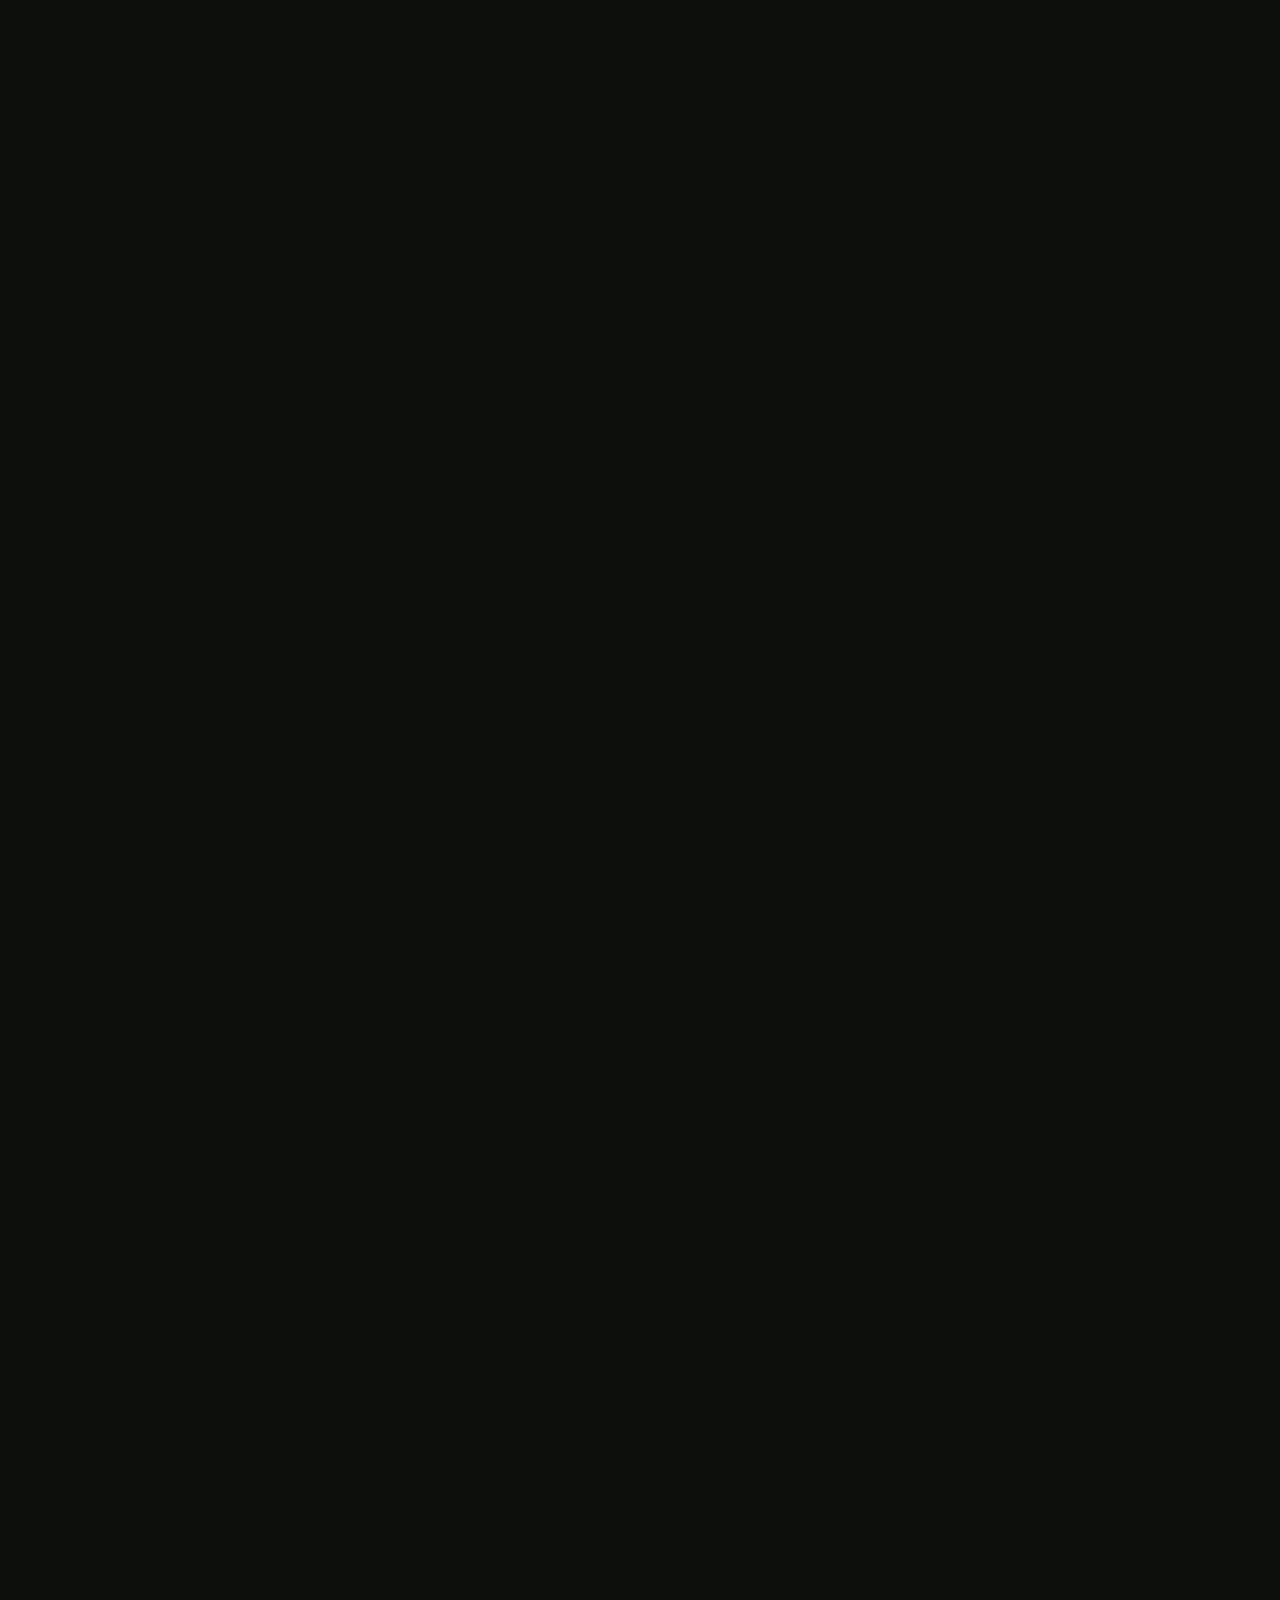
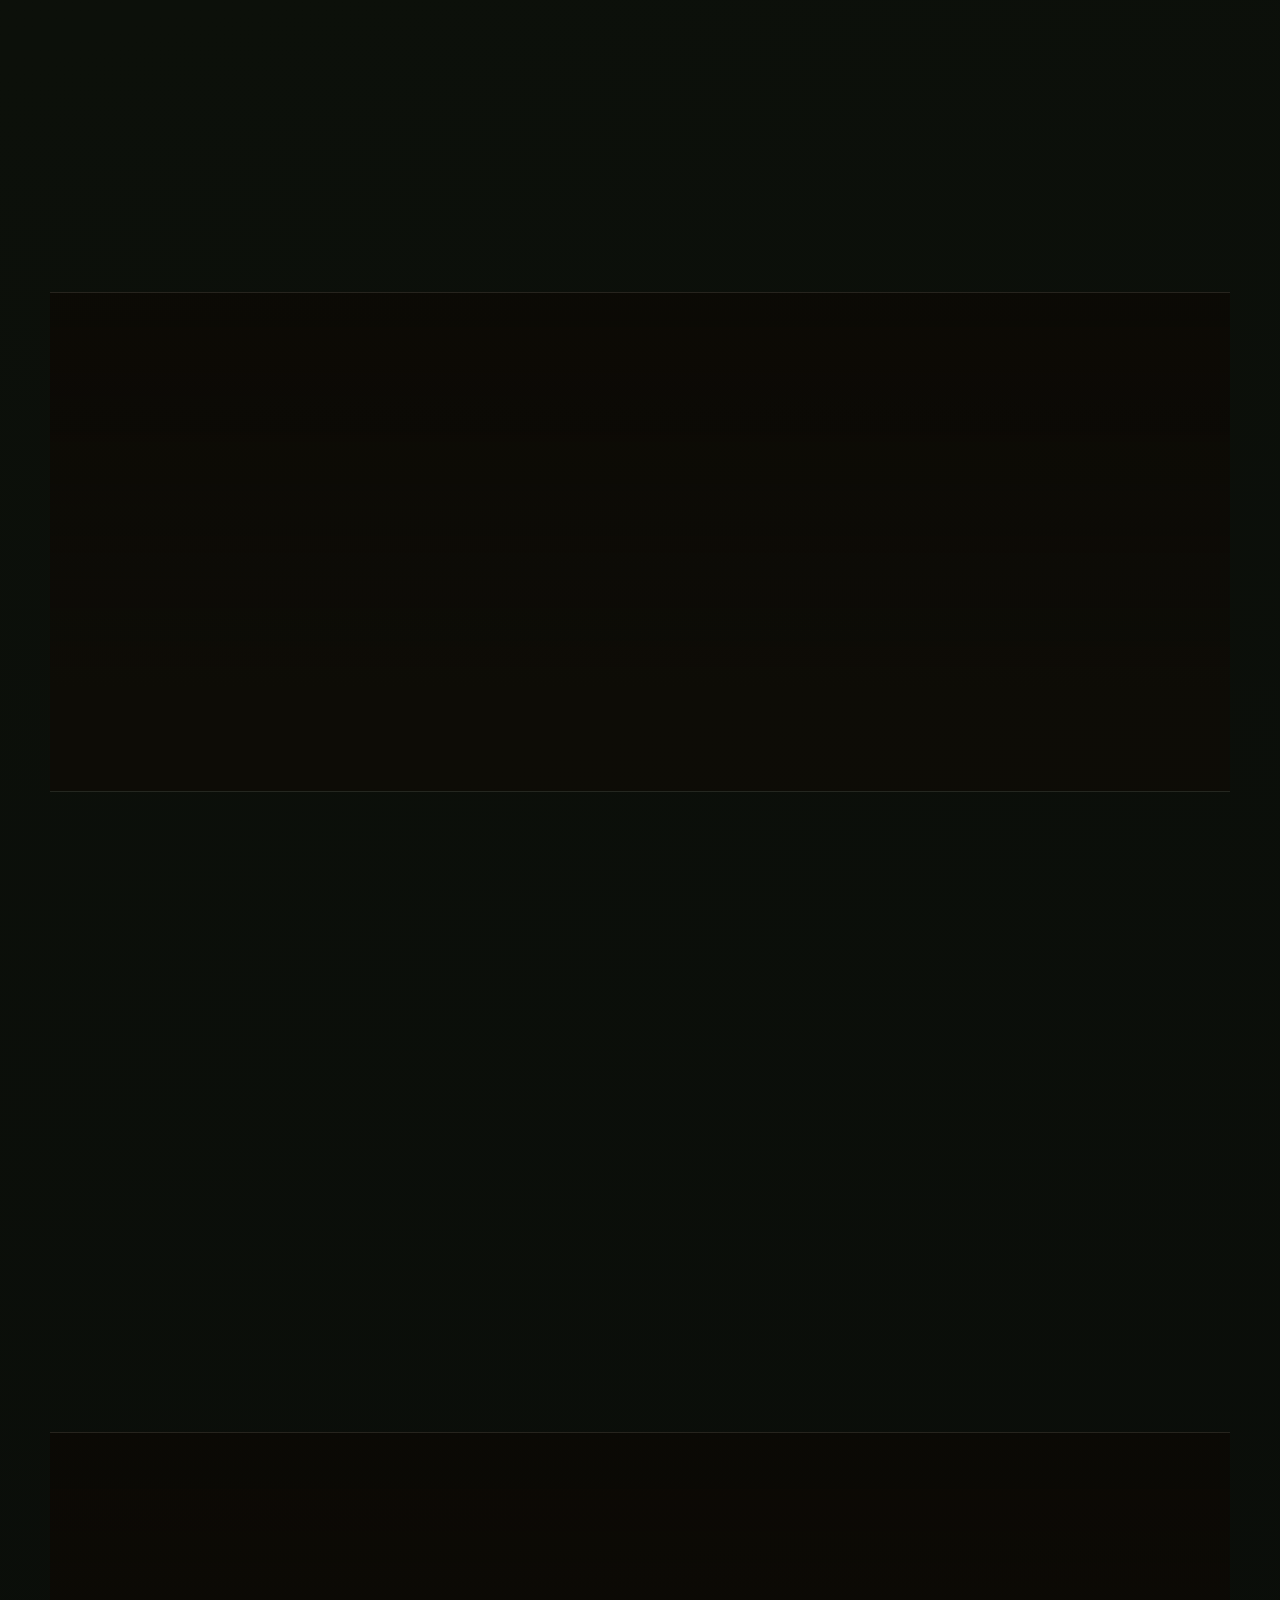
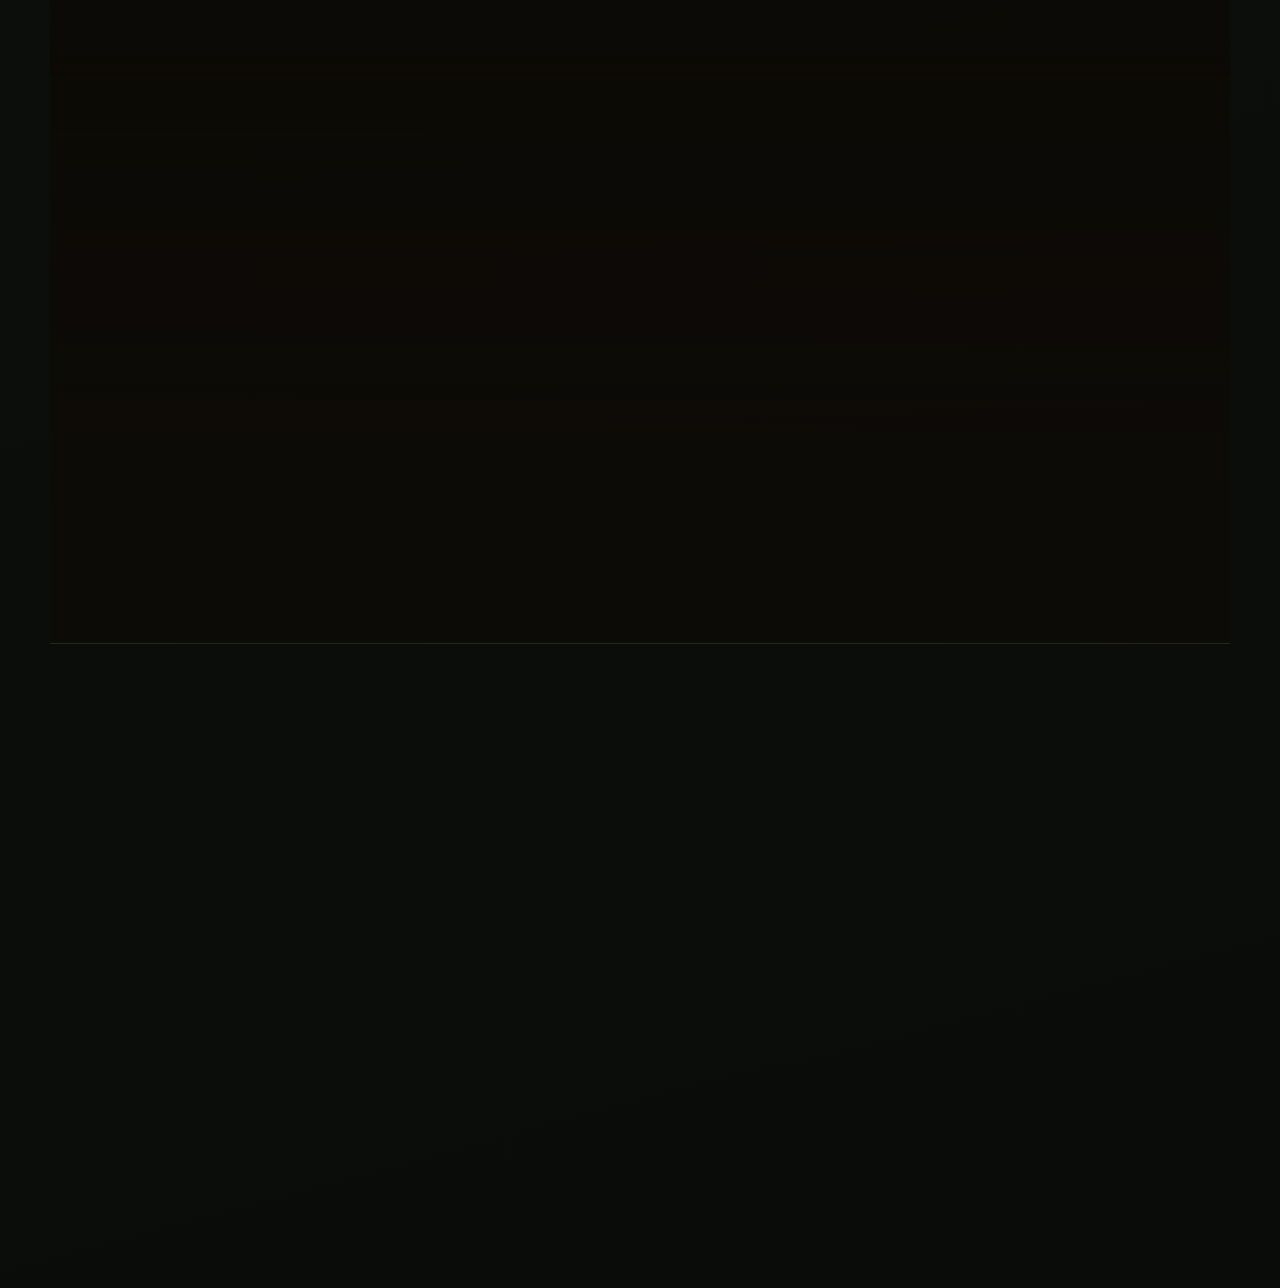
==== commit 5e6fcf27: "Fix ORCID, sitemap indexing signals, and mobile spacing" ====
--- a/index.html
+++ b/index.html
@@ -57,7 +57,7 @@
         "description": "Web oficial del escritor David Porto Díaz, autor de Samuel entre mundos.",
         "author": { "@id": "https://davidportodiaz.com/#author" },
         "inLanguage": "es",
-        "dateModified": "2026-05-06"
+        "dateModified": "2026-05-07"
       },
       {
         "@type": "WebPage",
@@ -68,7 +68,7 @@
         "inLanguage": "es",
         "isPartOf": { "@id": "https://davidportodiaz.com/#website" },
         "about": { "@id": "https://davidportodiaz.com/#author" },
-        "dateModified": "2026-05-06"
+        "dateModified": "2026-05-07"
       },
       {
         "@type": "Person",
@@ -78,7 +78,7 @@
         "image": "https://davidportodiaz.com/assets/david-porto-foto-portada.webp",
         "jobTitle": "Escritor",
         "description": "Escritor gallego de fantasía, romantasy y ficción especulativa. Autor de Samuel entre mundos.",
-        "dateModified": "2026-05-06",
+        "dateModified": "2026-05-07",
         "birthPlace": { "@type": "Place", "name": "Pontevedra, España" },
         "homeLocation": { "@type": "Place", "name": "Madrid, España" },
         "hasOccupation": {
@@ -115,7 +115,7 @@
         "author": { "@id": "https://davidportodiaz.com/#author" },
         "isbn": "9791387659776",
         "datePublished": "2025",
-        "dateModified": "2026-05-06",
+        "dateModified": "2026-05-07",
         "numberOfPages": 422,
         "publisher": { "@type": "Organization", "name": "Libros Indie" },
         "image": {
@@ -200,7 +200,7 @@
         "@type": "Book",
         "@id": "https://davidportodiaz.com/#book-manecillas",
         "name": "Las manecillas del recuerdo",
-        "dateModified": "2026-05-06",
+        "dateModified": "2026-05-07",
         "author": { "@id": "https://davidportodiaz.com/#author" },
         "publisher": { "@type": "Organization", "name": "Monza Ediciones" },
         "inLanguage": "es",
@@ -212,7 +212,7 @@
         "@type": "Book",
         "@id": "https://davidportodiaz.com/#book-piel",
         "name": "PIEL",
-        "dateModified": "2026-05-06",
+        "dateModified": "2026-05-07",
         "author": { "@id": "https://davidportodiaz.com/#author" },
         "inLanguage": "es",
         "genre": ["Ficción especulativa"],
@@ -222,7 +222,7 @@
         "@type": "ItemList",
         "@id": "https://davidportodiaz.com/#bibliography",
         "name": "Bibliografía de David Porto Díaz",
-        "dateModified": "2026-05-06",
+        "dateModified": "2026-05-07",
         "description": "Obras publicadas y en proceso de publicación del escritor David Porto Díaz.",
         "numberOfItems": 3,
         "itemListElement": [
@@ -233,7 +233,7 @@
       },
       {
         "@type": "FAQPage",
-        "dateModified": "2026-05-06",
+        "dateModified": "2026-05-07",
         "mainEntity": [
           {
             "@type": "Question",
@@ -562,7 +562,7 @@
           <div class="book-info">
             <div class="book-badge-row">
               <span class="badge badge--available">Disponible</span>
-              <p class="eyebrow" style="margin: 0;">Amazon · Casa del Libro · Más librerías</p>
+              <p class="eyebrow book-badge-eyebrow">Amazon · Casa del Libro · Más librerías</p>
             </div>
 
             <h3>Samuel entre mundos</h3>
@@ -1093,6 +1093,8 @@
         <nav class="footer-nav" aria-label="Navegación pie de página">
           <a href="#libros">Libros</a>
           <a href="/libros/samuel-entre-mundos/">Samuel entre mundos</a>
+          <a href="/fragmento/">Fragmento gratis</a>
+          <a href="/las-manecillas-del-recuerdo/">Las manecillas</a>
           <a href="/universo/noveris/">Universo</a>
           <a href="autor.html">El autor</a>
           <a href="eventos.html">Eventos</a>
@@ -1108,7 +1110,7 @@
       <div class="footer-eeat">
         <p>David Porto Díaz es autor gallego de fantasía y romantasy, ganador del <strong>Primer Premio Letras Como Espada 2026</strong> y finalista del Premio Nacional de Literatura Infantil y Juvenil. Autor de <em>Samuel entre mundos</em> (Libros Indie, 2025) y próximamente <em>Las manecillas del recuerdo</em> (Monza Ediciones).</p>
         <p class="footer-eeat-links">
-          <a href="https://orcid.org/0009-0009-5672-1285" target="_blank" rel="noopener noreferrer me" aria-label="ORCID de David Porto Díaz">ORCID</a>
+          <a href="https://orcid.org/0009-0005-9089-3782" target="_blank" rel="noopener noreferrer me" aria-label="ORCID de David Porto Díaz">ORCID</a>
           <span aria-hidden="true">·</span>
           <a href="https://www.amazon.es/stores/David-Porto-D%C3%ADaz/author/B0G9KL8F6T" target="_blank" rel="noopener noreferrer me" aria-label="Perfil de autor en Amazon">Amazon</a>
           <span aria-hidden="true">·</span>
--- a/styles.css
+++ b/styles.css
@@ -716,6 +716,7 @@
   margin: 0;
   font-size: clamp(2.4rem, 4.5vw, 4.8rem);
   line-height: 0.94;
+  overflow-wrap: break-word;
   letter-spacing: -0.05em;
   font-weight: 600;
 }
@@ -919,6 +920,10 @@
   align-items: center;
   gap: 14px;
   margin-bottom: 16px;
+}
+
+.book-badge-eyebrow {
+  margin: 0;
 }
 
 .badge {
@@ -2759,8 +2764,8 @@
   }
 
   .site-shell {
-    width: calc(100% - 40px);
-    padding-top: 16px;
+    width: 100%;
+    padding: 14px 18px 48px;
   }
 
   .site-header {
@@ -2807,15 +2812,52 @@
   }
 
   .hero h1 {
-    font-size: clamp(3.2rem, 18vw, 5.2rem);
+    font-size: clamp(2.8rem, 15vw, 4.6rem);
+    line-height: 0.9;
+    letter-spacing: -0.045em;
   }
 
   .section {
-    padding: 56px 0;
+    padding: 54px 8px;
+  }
+
+  .section-heading {
+    max-width: 100%;
+    margin-bottom: 24px;
   }
 
   .section-heading h2 {
-    font-size: clamp(2rem, 11vw, 3.4rem);
+    font-size: clamp(2rem, 10vw, 3rem);
+    line-height: 1.02;
+    letter-spacing: -0.025em;
+  }
+
+  .section p,
+  .about-copy p,
+  .book-hook,
+  .book-detail,
+  .geo-answer {
+    font-size: 0.98rem !important;
+    line-height: 1.68 !important;
+  }
+
+  .geo-answer {
+    max-width: 100%;
+    margin-bottom: 28px;
+  }
+
+  .eyebrow,
+  .card-kicker {
+    letter-spacing: 0.18em;
+  }
+
+  .section--light {
+    overflow: hidden;
+  }
+
+  .section--light .section-heading h2 {
+    font-size: clamp(2.05rem, 10vw, 3rem);
+    line-height: 1.02;
   }
 
   .trust-strip {
@@ -2825,22 +2867,41 @@
 
   .creds-strip {
     gap: 0;
-    justify-content: flex-start;
+    justify-content: center;
   }
 
   .cred-item {
-    padding: 8px 18px;
+    padding: 10px 18px;
   }
 
   .cred-divider {
-    height: 24px;
+    display: none;
   }
 
   .book-feature,
   .contact-panel,
   .award-card,
   .event-item {
-    padding: 22px;
+    padding: 22px 20px;
+  }
+
+  .book-feature {
+    gap: 28px;
+  }
+
+  .book-info h3 {
+    font-size: clamp(2.05rem, 11vw, 3rem);
+    line-height: 0.98;
+    letter-spacing: -0.03em;
+  }
+
+  .book-badge-row {
+    align-items: flex-start;
+  }
+
+  .book-badge-eyebrow {
+    letter-spacing: 0.13em;
+    line-height: 1.45;
   }
 
   .book-meta {
@@ -3875,7 +3936,27 @@
 
 @media (max-width: 400px) {
   .site-shell {
-    width: calc(100% - 32px);
+    padding-left: 14px;
+    padding-right: 14px;
+  }
+
+  .section {
+    padding-left: 6px;
+    padding-right: 6px;
+  }
+
+  .section-heading h2,
+  .section--light .section-heading h2 {
+    font-size: clamp(1.9rem, 9.5vw, 2.45rem);
+  }
+
+  .section p,
+  .about-copy p,
+  .book-hook,
+  .book-detail,
+  .geo-answer {
+    font-size: 0.94rem !important;
+    line-height: 1.64 !important;
   }
 }
 
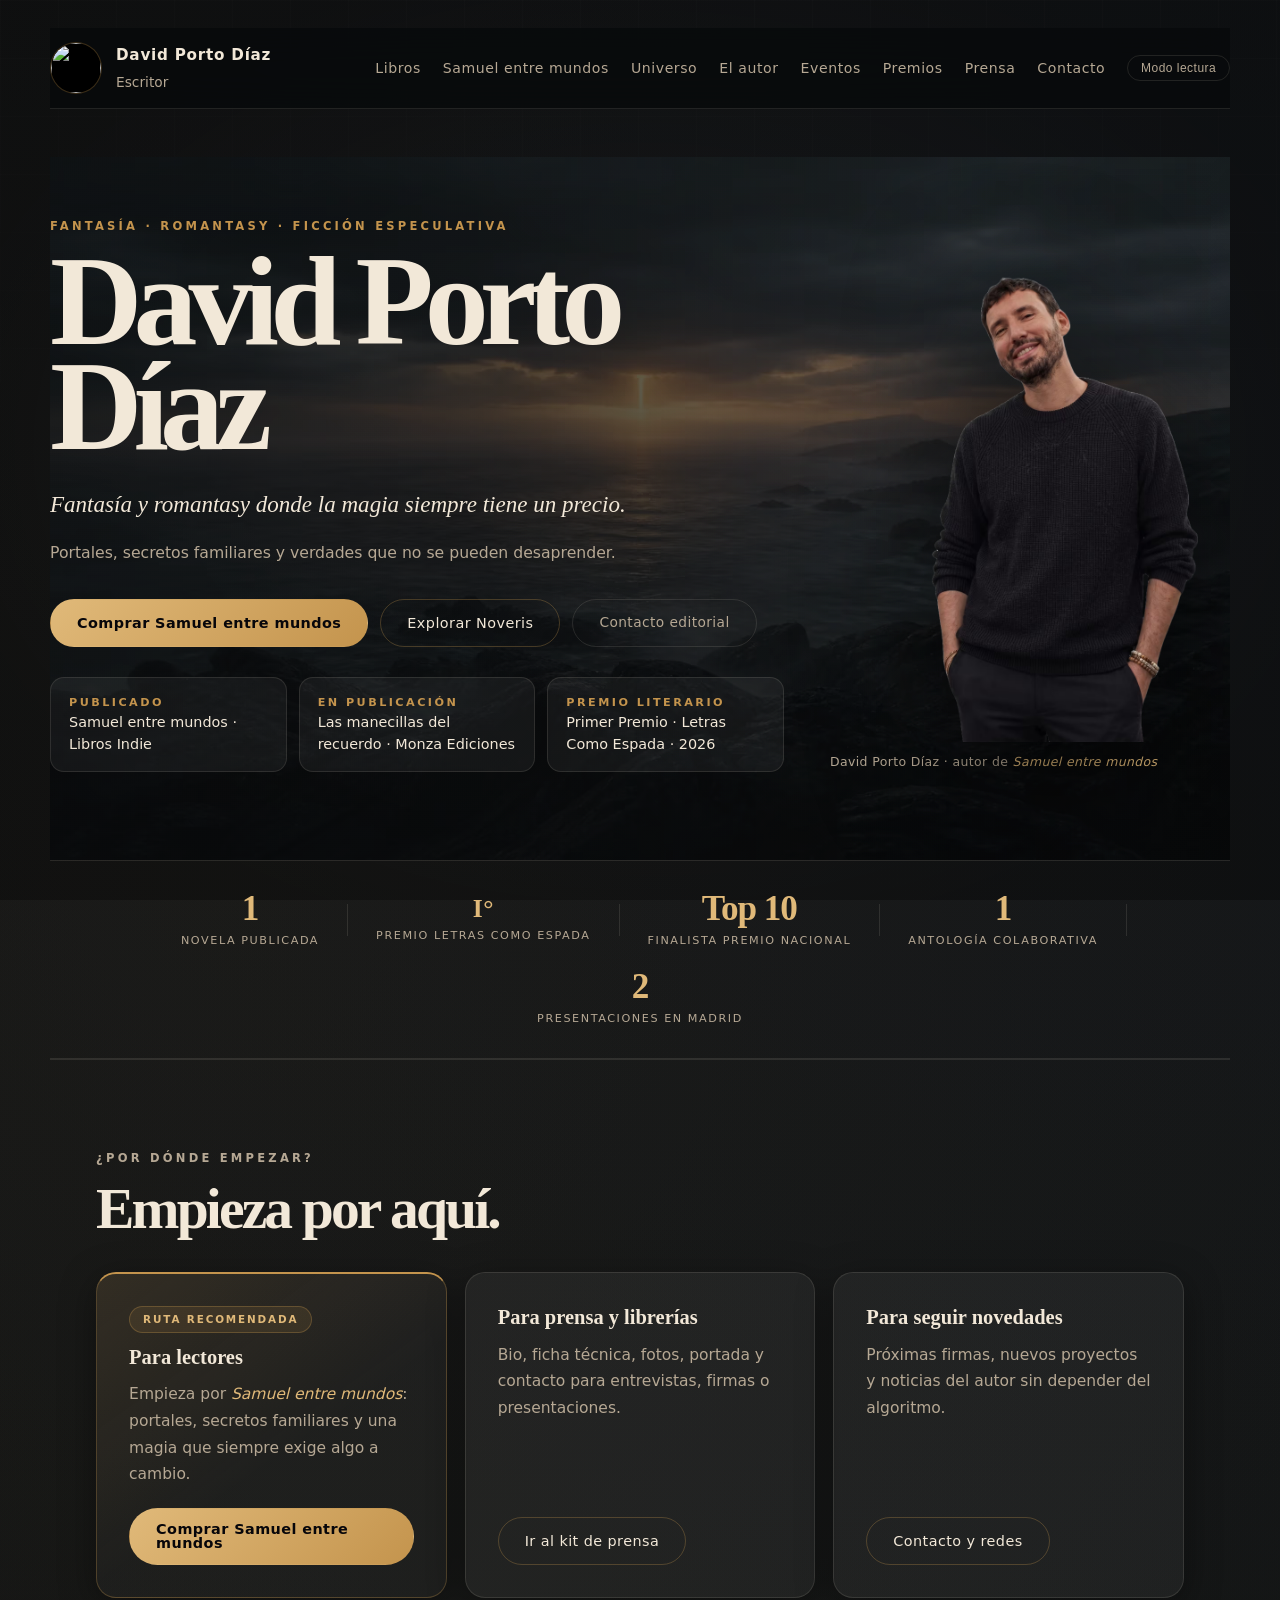
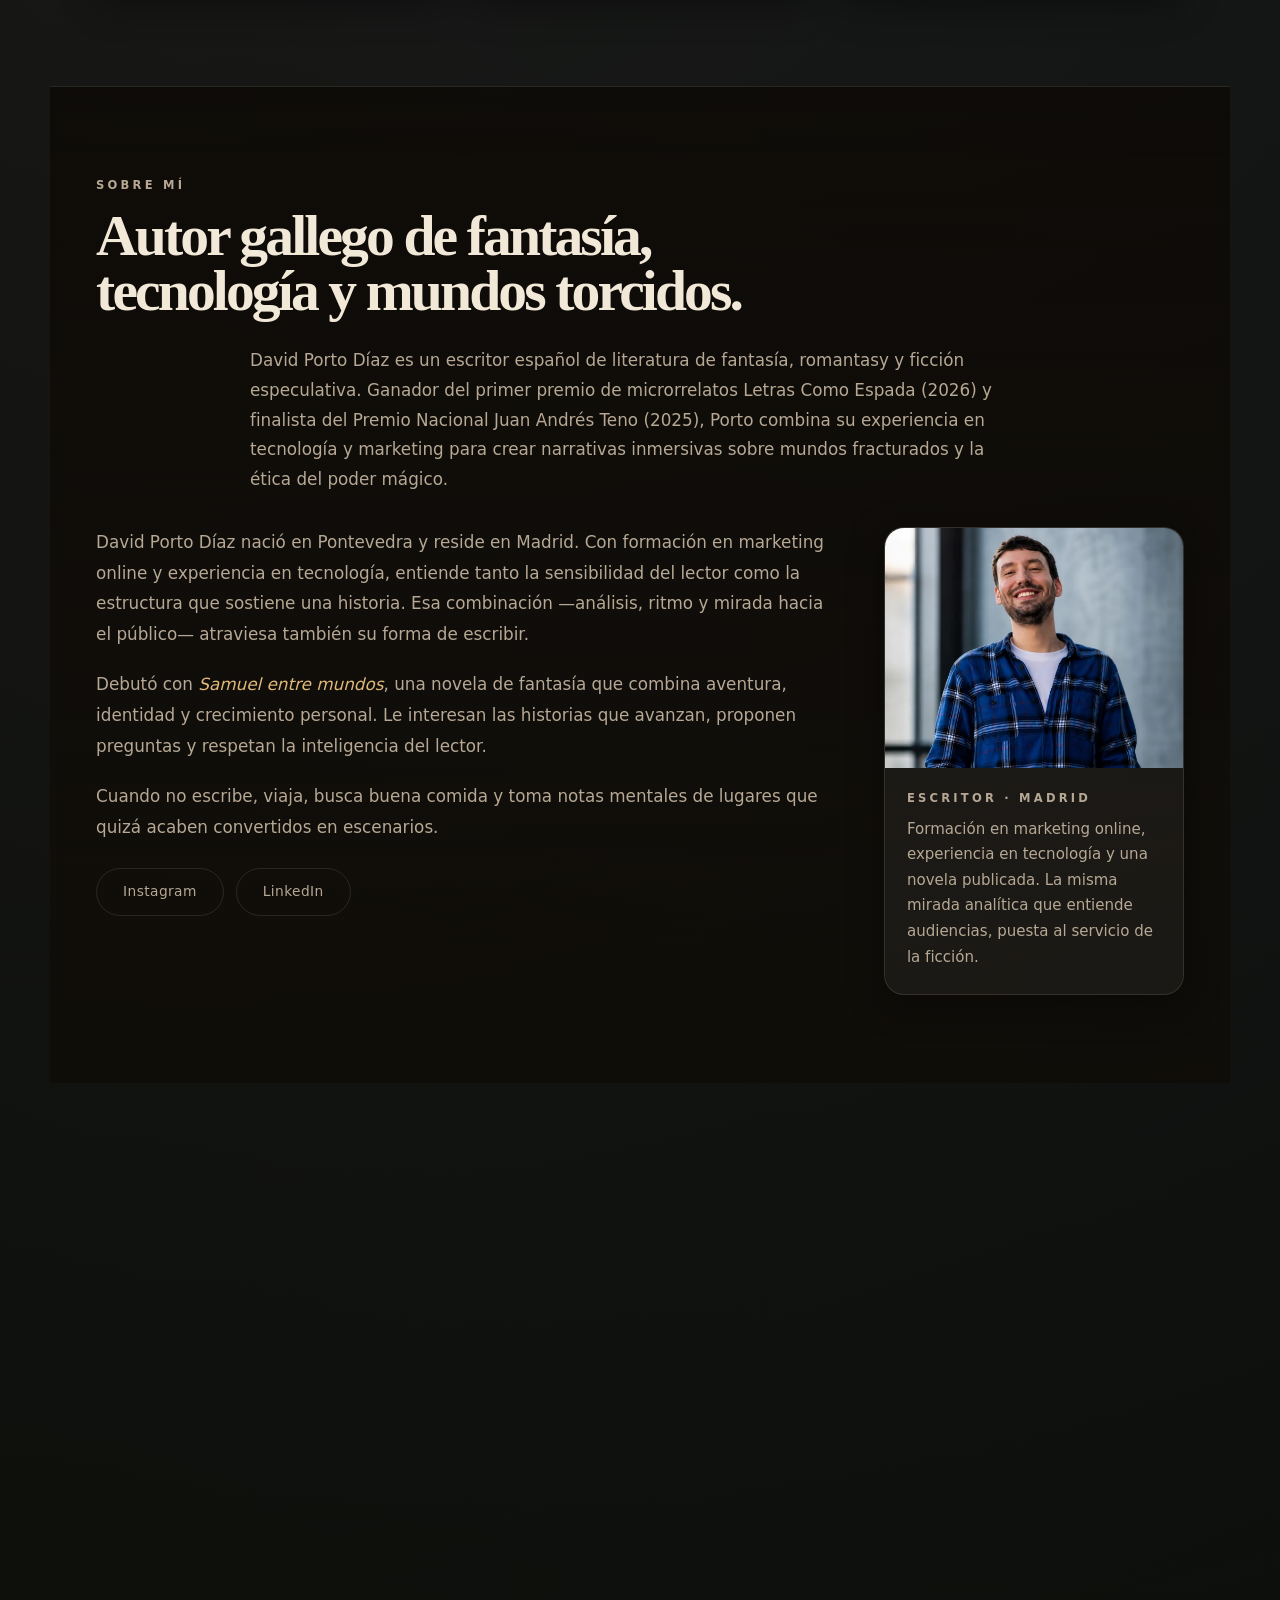
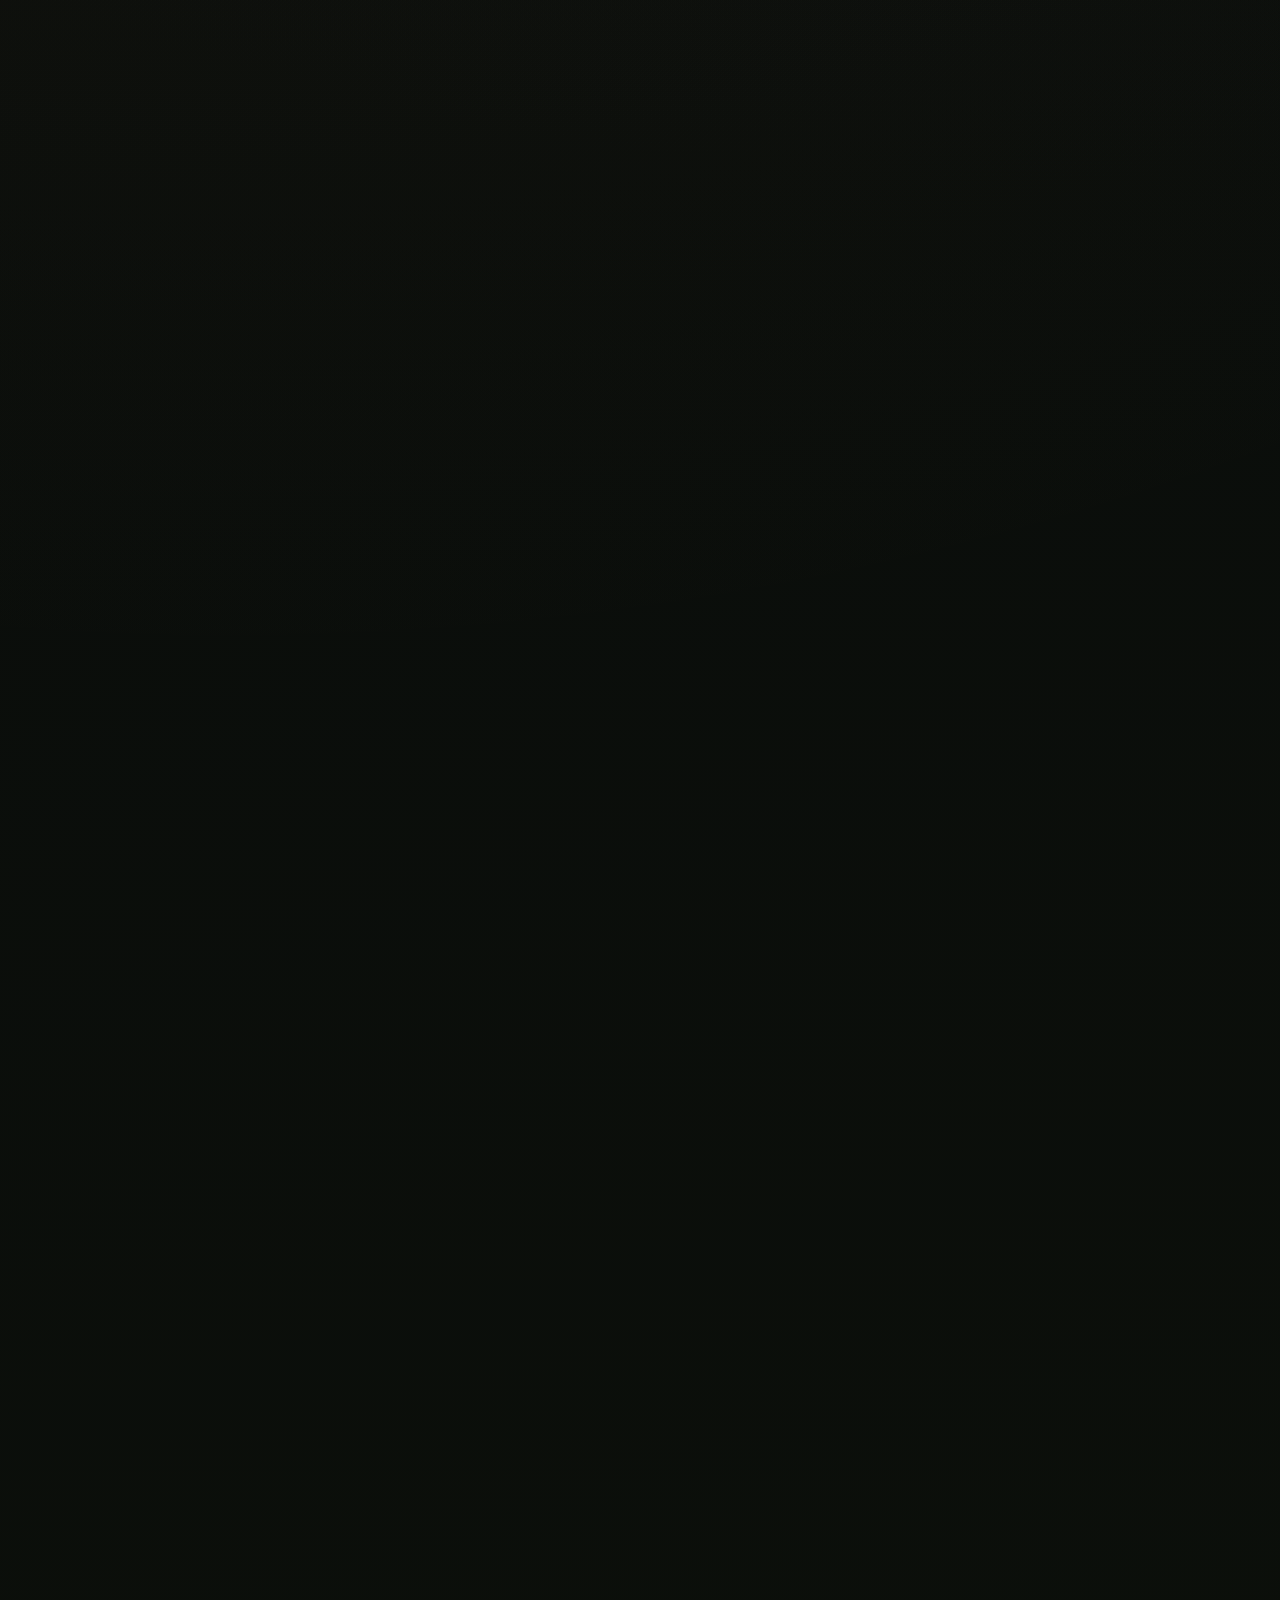
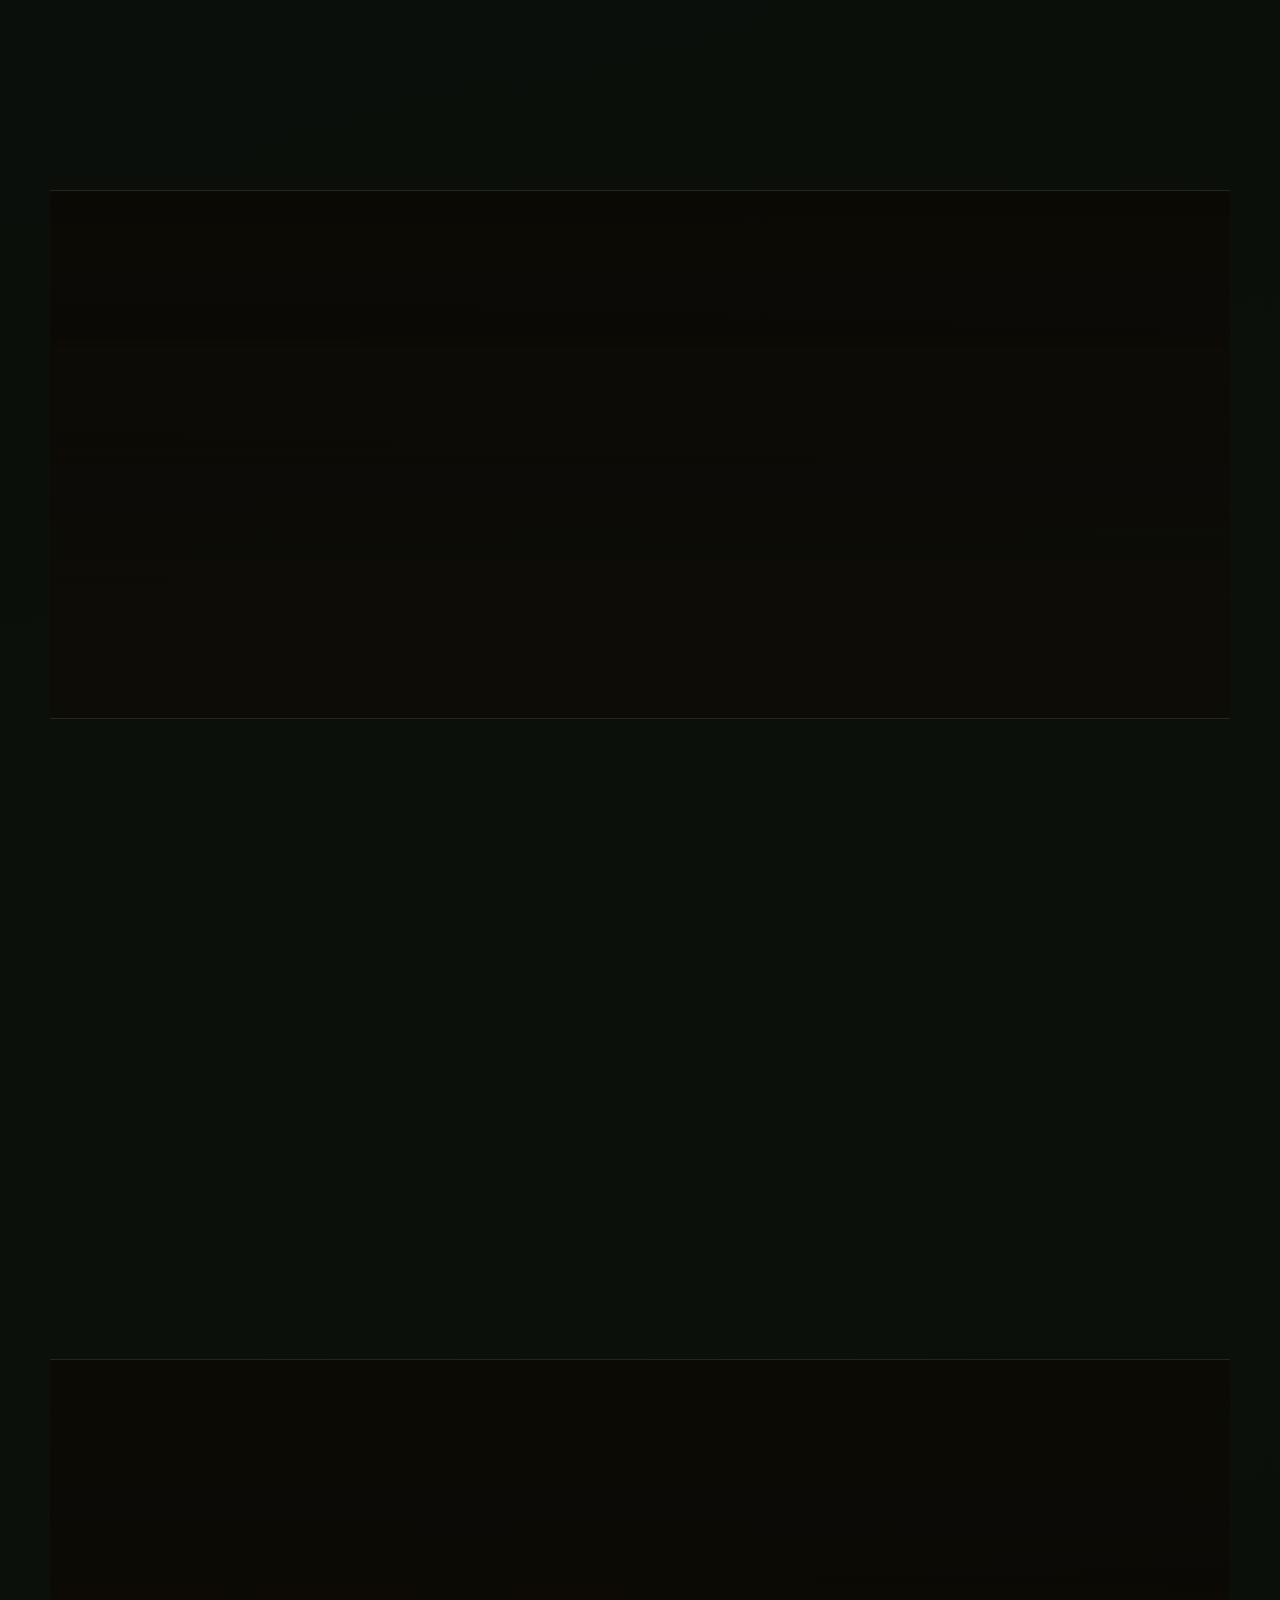
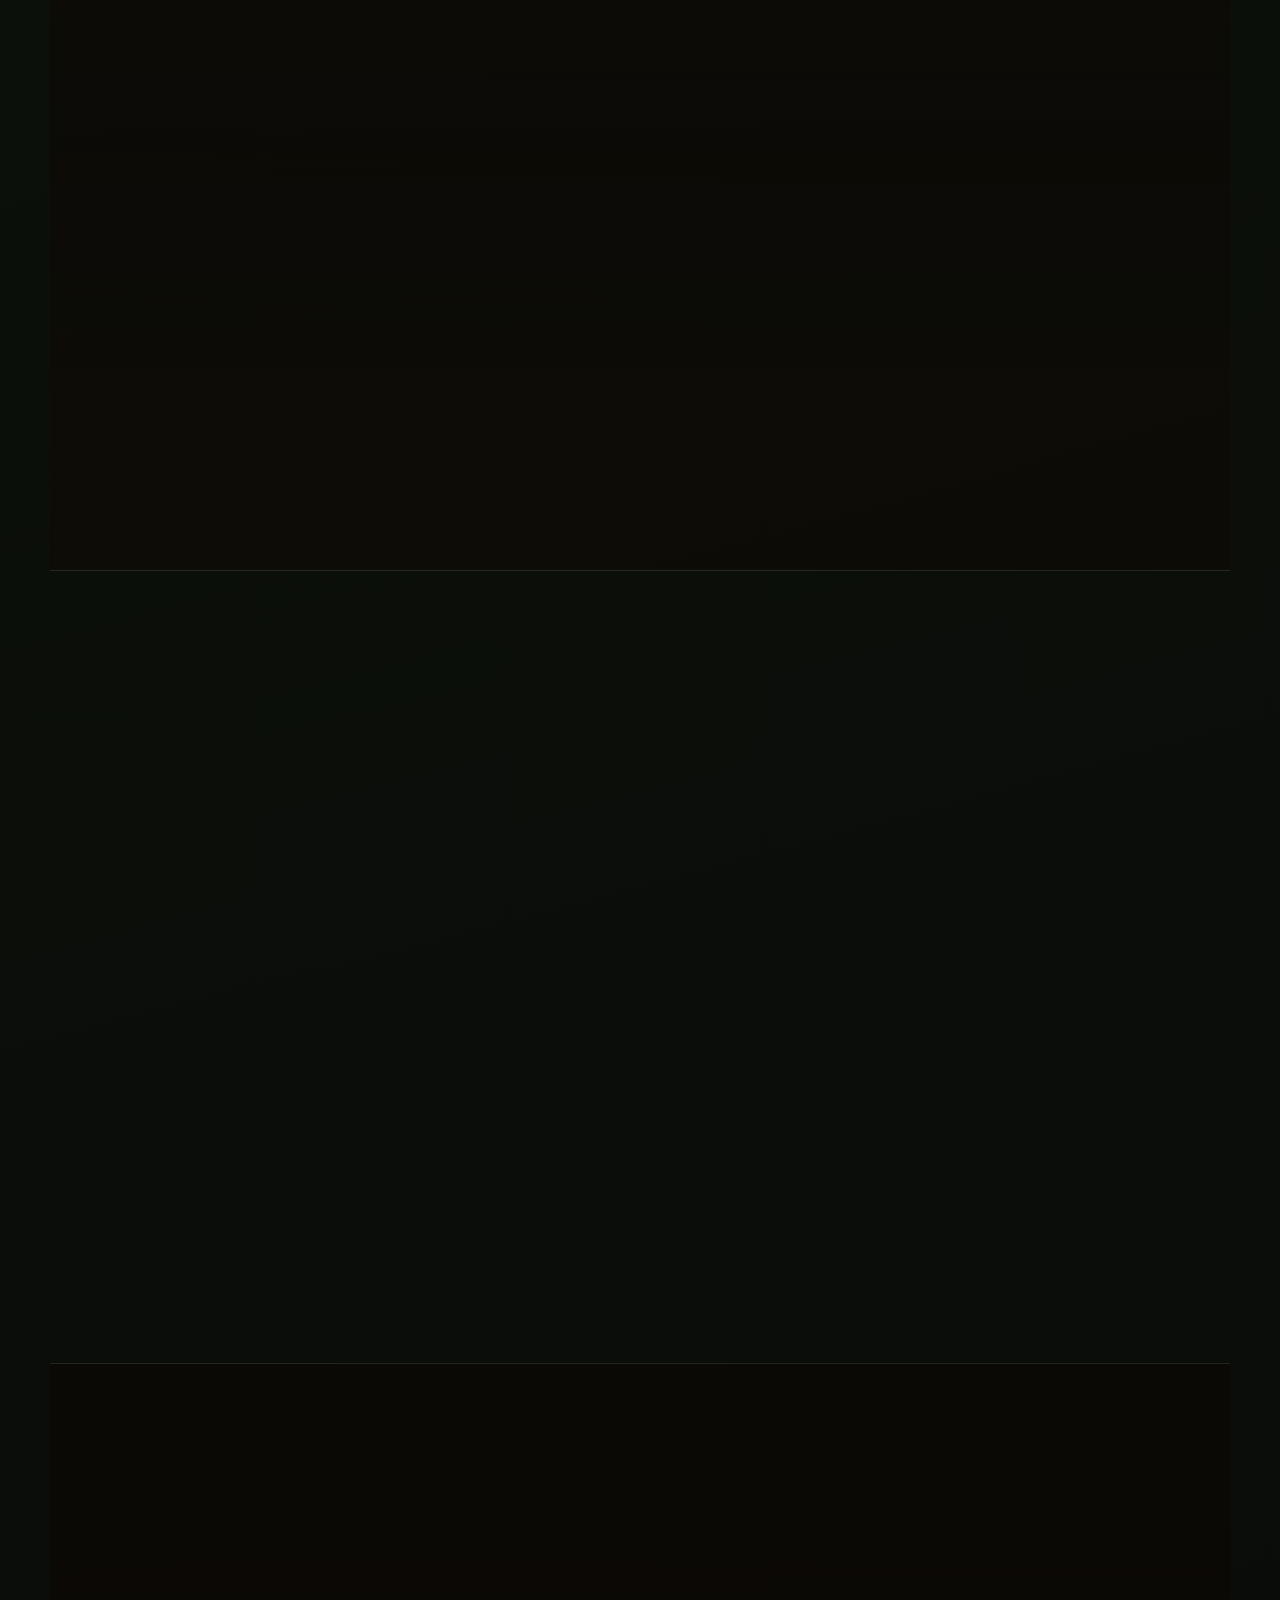
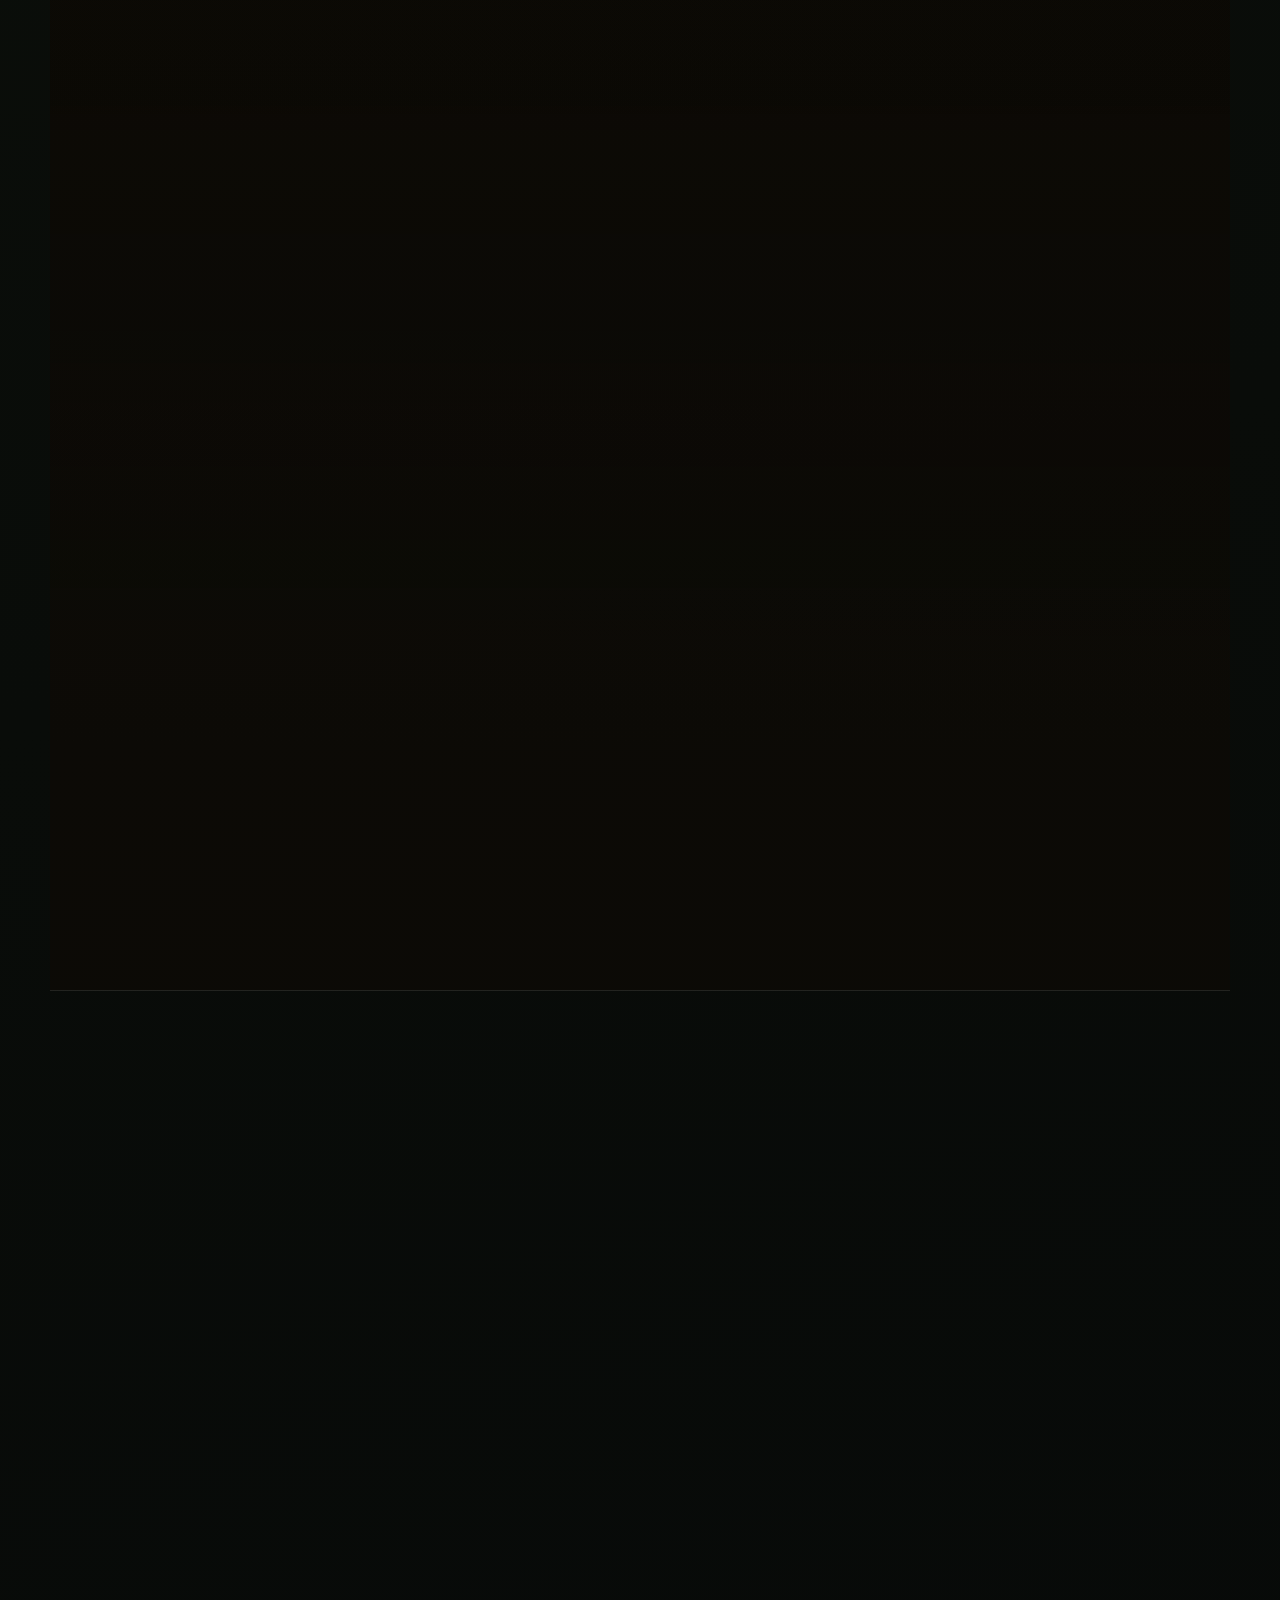
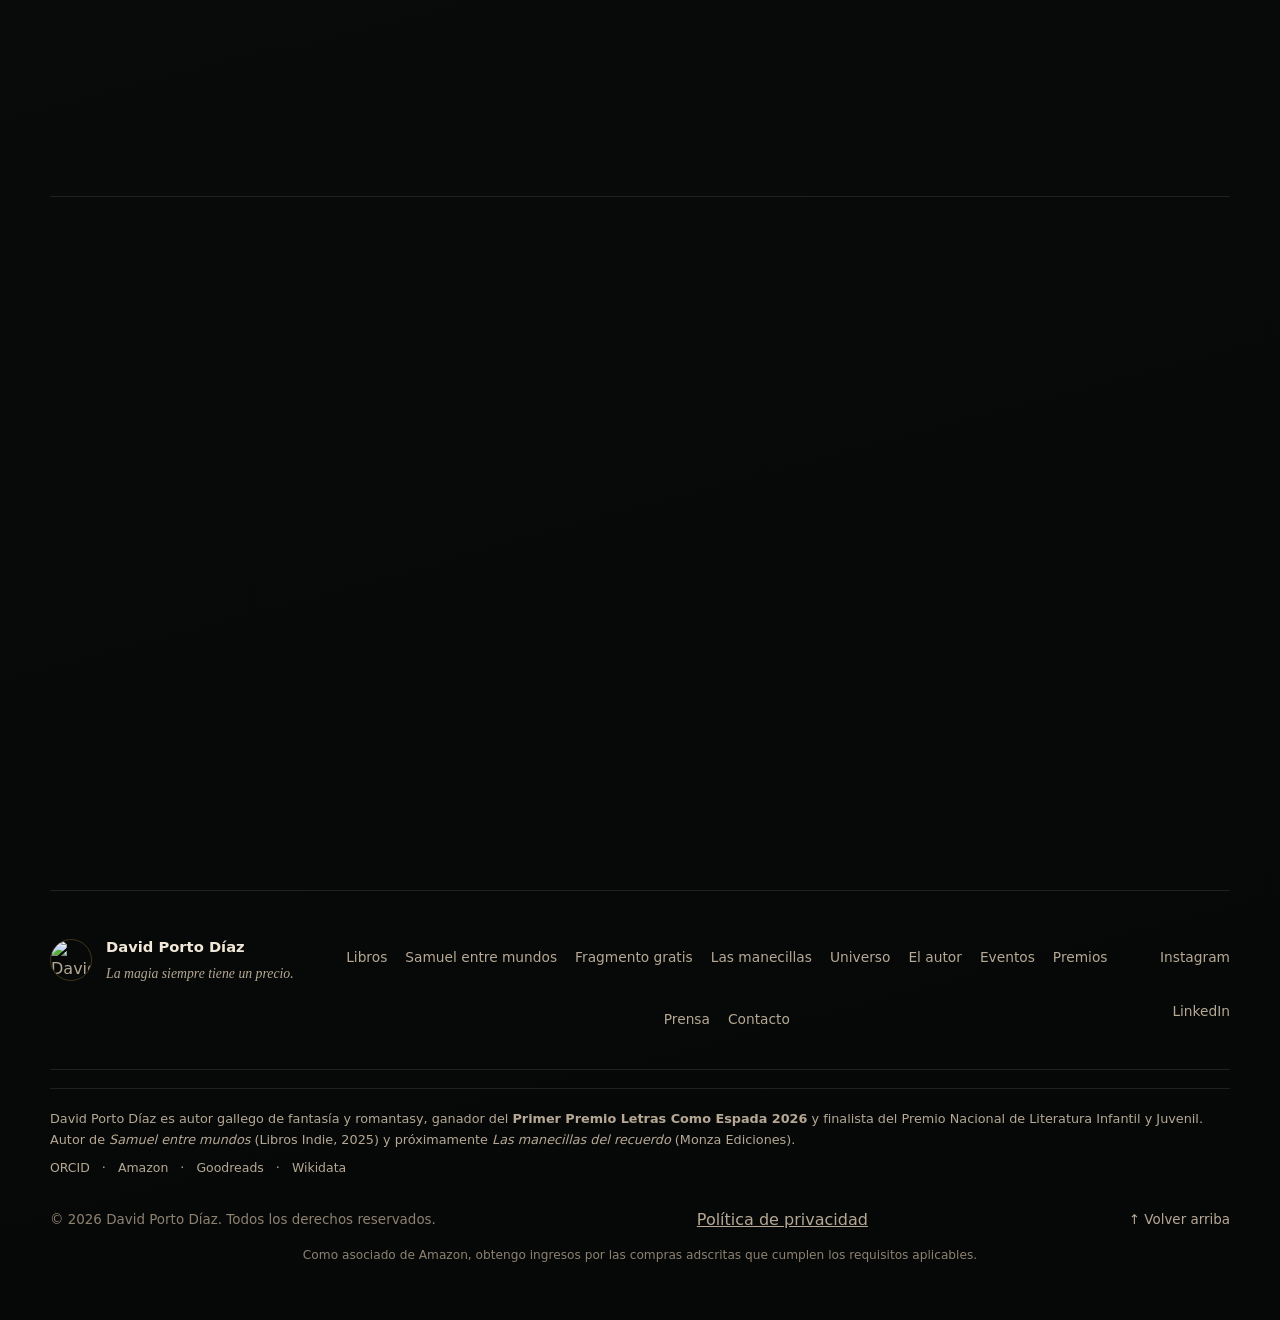
==== commit 07226feb: "Polish mobile forms and touch controls" ====
--- a/index.html
+++ b/index.html
@@ -325,7 +325,7 @@
     <header class="site-header">
       <a class="brand" href="#inicio" aria-label="Ir al inicio">
         <span class="brand-mark">
-          <img src="assets/logo-david-porto-diaz-escritor.webp" alt="" class="brand-logo-img" aria-hidden="true" />
+          <img src="assets/logo-david-porto-diaz-escritor.webp" alt="" class="brand-logo-img" width="52" height="52" aria-hidden="true" />
         </span>
         <span class="brand-text">
           <strong>David Porto Díaz</strong>
@@ -697,8 +697,9 @@
           </div>
           <div class="contact-actions">
             <form class="newsletter-form newsletter-form--stacked" id="newsletter-form-home" novalidate>
+              <label class="form-field-label" for="nl-email-home">Email</label>
               <div class="quiz-subscribe-row">
-                <input type="email" id="nl-email-home" class="quiz-email-input" placeholder="tu@email.com" autocomplete="email" required />
+                <input type="email" id="nl-email-home" name="email" class="quiz-email-input" placeholder="tu@email.com" autocomplete="email" aria-describedby="nl-status-home" required />
                 <button type="submit" class="button primary">Recibir primer capítulo gratis</button>
               </div>
               <label class="quiz-gdpr-label">
@@ -1084,7 +1085,7 @@
     <footer class="site-footer">
       <div class="footer-top-row">
         <div class="footer-brand">
-          <img src="assets/logo-david-porto-diaz-escritor.webp" alt="David Porto Díaz" class="footer-logo" loading="lazy" />
+          <img src="assets/logo-david-porto-diaz-escritor.webp" alt="David Porto Díaz" class="footer-logo" width="42" height="42" loading="lazy" />
           <div class="footer-brand-text">
             <strong>David Porto Díaz</strong>
             <span>La magia siempre tiene un precio.</span>
--- a/styles.css
+++ b/styles.css
@@ -279,6 +279,10 @@
 .site-nav a:hover,
 .site-nav a:focus-visible {
   color: var(--text);
+}
+
+.mobile-bottom-nav {
+  display: none;
 }
 
 .nav-toggle {
@@ -455,6 +459,13 @@
   background: rgba(255, 255, 255, 0.04);
 }
 
+.button:active,
+.mobile-bottom-nav a:active,
+.quiz-option:active,
+.faq-question:active {
+  transform: translateY(1px) scale(0.99);
+}
+
 /* ─── Trust strip ─── */
 
 .trust-strip {
@@ -602,7 +613,7 @@
 /* ─── Sections ─── */
 
 .section {
-  padding: 88px 0;
+  padding: 88px clamp(28px, 3.6vw, 64px);
   border-top: 1px solid var(--border);
 }
 
@@ -2738,6 +2749,10 @@
 /* ─── Responsive: 760px ─── */
 
 @media (max-width: 760px) {
+  body {
+    padding-bottom: calc(76px + env(safe-area-inset-bottom));
+  }
+
   .features-grid,
   .buy-grid {
     grid-template-columns: 1fr;
@@ -2818,7 +2833,7 @@
   }
 
   .section {
-    padding: 54px 8px;
+    padding: 54px 18px;
   }
 
   .section-heading {
@@ -2936,6 +2951,59 @@
 
   .secondary-photo-img {
     height: 200px;
+  }
+
+  .mobile-bottom-nav {
+    position: fixed;
+    left: max(12px, env(safe-area-inset-left));
+    right: max(12px, env(safe-area-inset-right));
+    bottom: max(10px, env(safe-area-inset-bottom));
+    z-index: 950;
+    display: grid;
+    grid-template-columns: repeat(5, minmax(0, 1fr));
+    gap: 4px;
+    padding: 8px;
+    border: 1px solid rgba(244, 236, 223, 0.14);
+    border-radius: 22px;
+    background: rgba(8, 10, 12, 0.92);
+    box-shadow: 0 18px 50px rgba(0, 0, 0, 0.42);
+    backdrop-filter: blur(18px);
+    -webkit-backdrop-filter: blur(18px);
+  }
+
+  .mobile-bottom-nav a {
+    min-width: 0;
+    min-height: 52px;
+    display: flex;
+    flex-direction: column;
+    align-items: center;
+    justify-content: center;
+    gap: 3px;
+    border-radius: 16px;
+    color: var(--muted);
+    text-decoration: none;
+    font-size: 0.72rem;
+    line-height: 1.1;
+  }
+
+  .mobile-bottom-nav a span {
+    color: var(--accent-strong);
+    font-size: 1.05rem;
+    line-height: 1;
+  }
+
+  .mobile-bottom-nav a small {
+    max-width: 100%;
+    overflow: hidden;
+    text-overflow: ellipsis;
+    white-space: nowrap;
+    font-size: 0.68rem;
+  }
+
+  .mobile-bottom-nav a[aria-current="page"],
+  .mobile-bottom-nav a:focus-visible {
+    color: var(--text);
+    background: rgba(196, 148, 77, 0.14);
   }
 }
 
@@ -3005,10 +3073,10 @@
 
 @media (max-width: 760px) {
   .back-to-top {
-    bottom: 18px;
-    right: 16px;
-    width: 40px;
-    height: 40px;
+    bottom: calc(92px + env(safe-area-inset-bottom));
+    right: 18px;
+    width: 44px;
+    height: 44px;
   }
 }
 
@@ -3247,6 +3315,36 @@
 }
 
 @media (max-width: 520px) {
+  .hero-actions,
+  .button-row,
+  .fragment-nav-links {
+    flex-direction: column;
+    align-items: stretch;
+  }
+
+  .hero-actions .button,
+  .button-row .button,
+  .fragment-nav-links .button {
+    width: 100%;
+    text-align: center;
+  }
+
+  .retailers-links {
+    display: grid;
+    grid-template-columns: 1fr;
+    gap: 8px;
+  }
+
+  .retailers-links a {
+    min-height: 44px;
+    display: inline-flex;
+    align-items: center;
+  }
+
+  .retailers-sep {
+    display: none;
+  }
+
   .lore-artifact-spotlight {
     flex-direction: column;
     align-items: flex-start;
@@ -3535,6 +3633,16 @@
   margin-bottom: 12px;
 }
 
+.form-field-label {
+  display: block;
+  margin: 0 0 8px;
+  color: var(--muted);
+  font-size: 0.82rem;
+  font-weight: 700;
+  letter-spacing: 0.08em;
+  text-transform: uppercase;
+}
+
 .quiz-email-input {
   flex: 1;
   min-height: 48px;
@@ -3544,7 +3652,7 @@
   background: rgba(242, 232, 216, 0.05);
   color: var(--text);
   font-family: var(--font-body);
-  font-size: 0.95rem;
+  font-size: 1rem;
   outline: none;
   transition: border-color 0.18s;
 }
@@ -3941,8 +4049,8 @@
   }
 
   .section {
-    padding-left: 6px;
-    padding-right: 6px;
+    padding-left: 14px;
+    padding-right: 14px;
   }
 
   .section-heading h2,
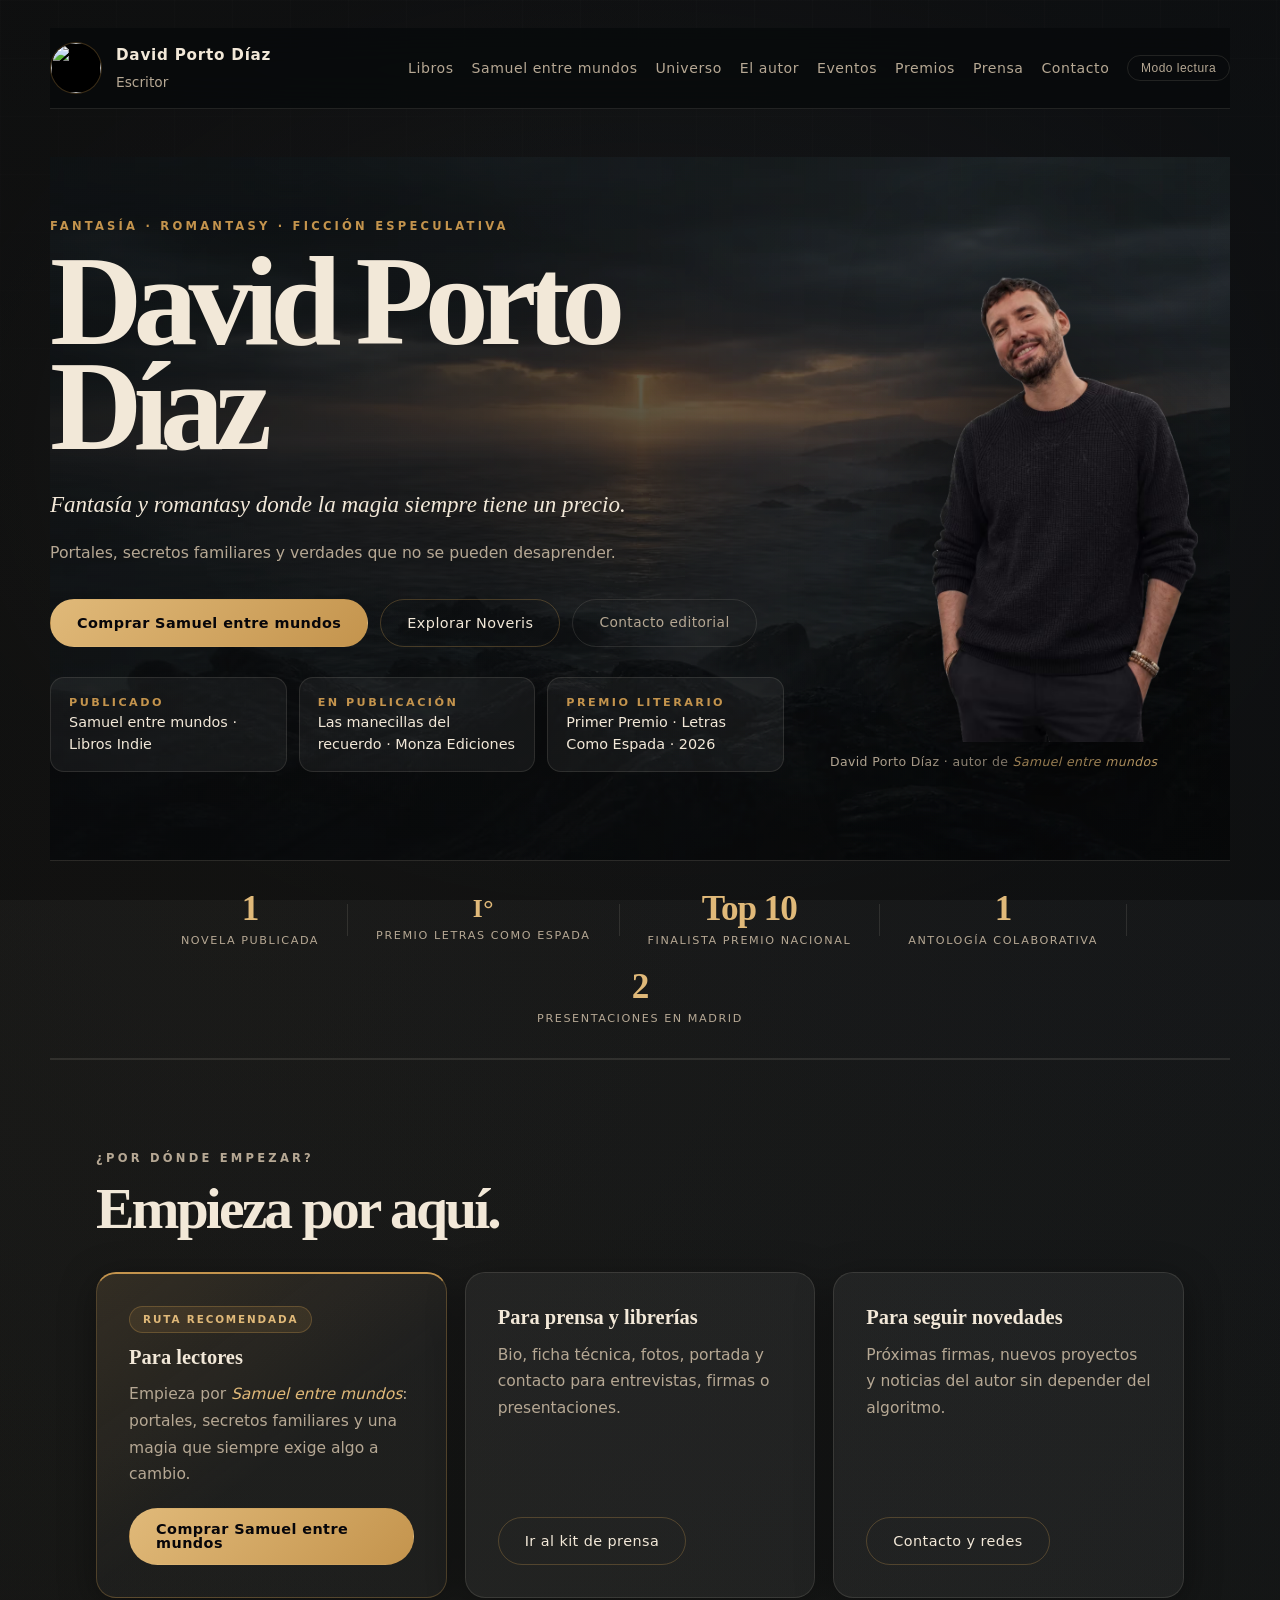
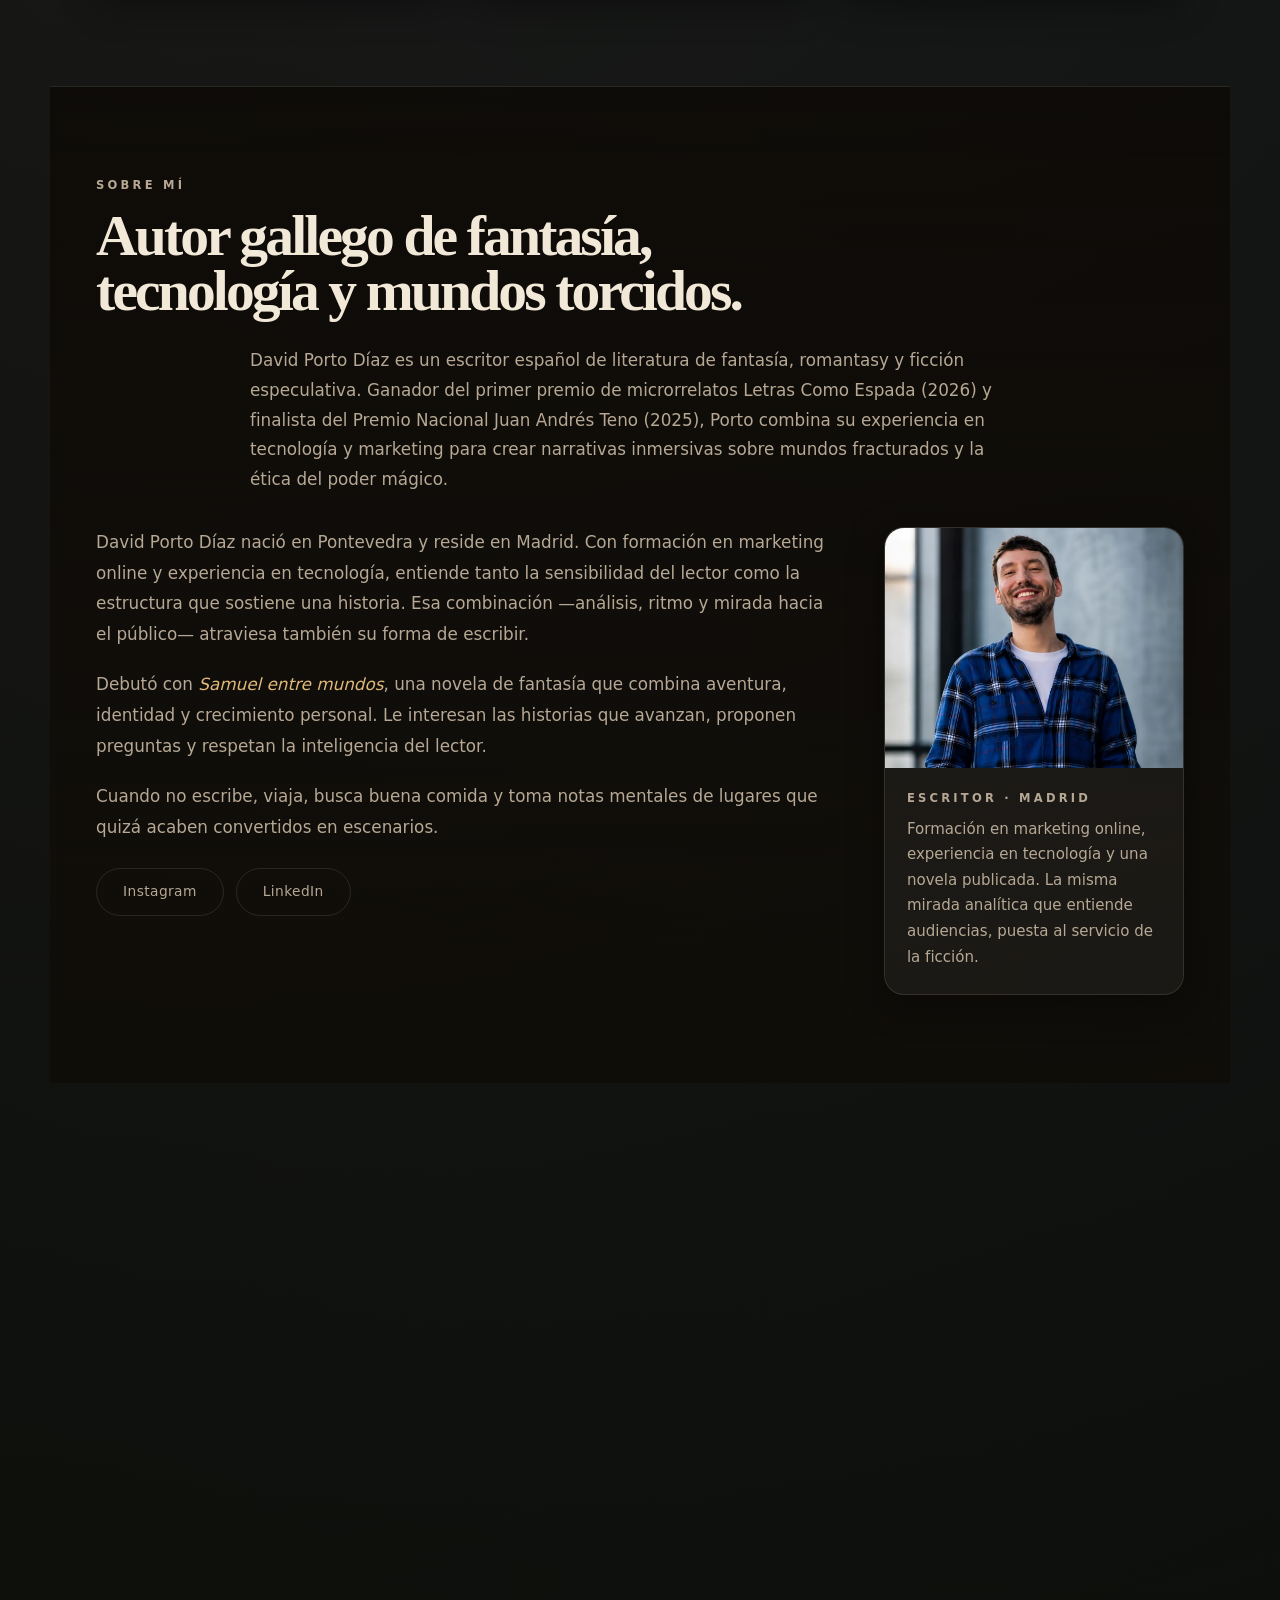
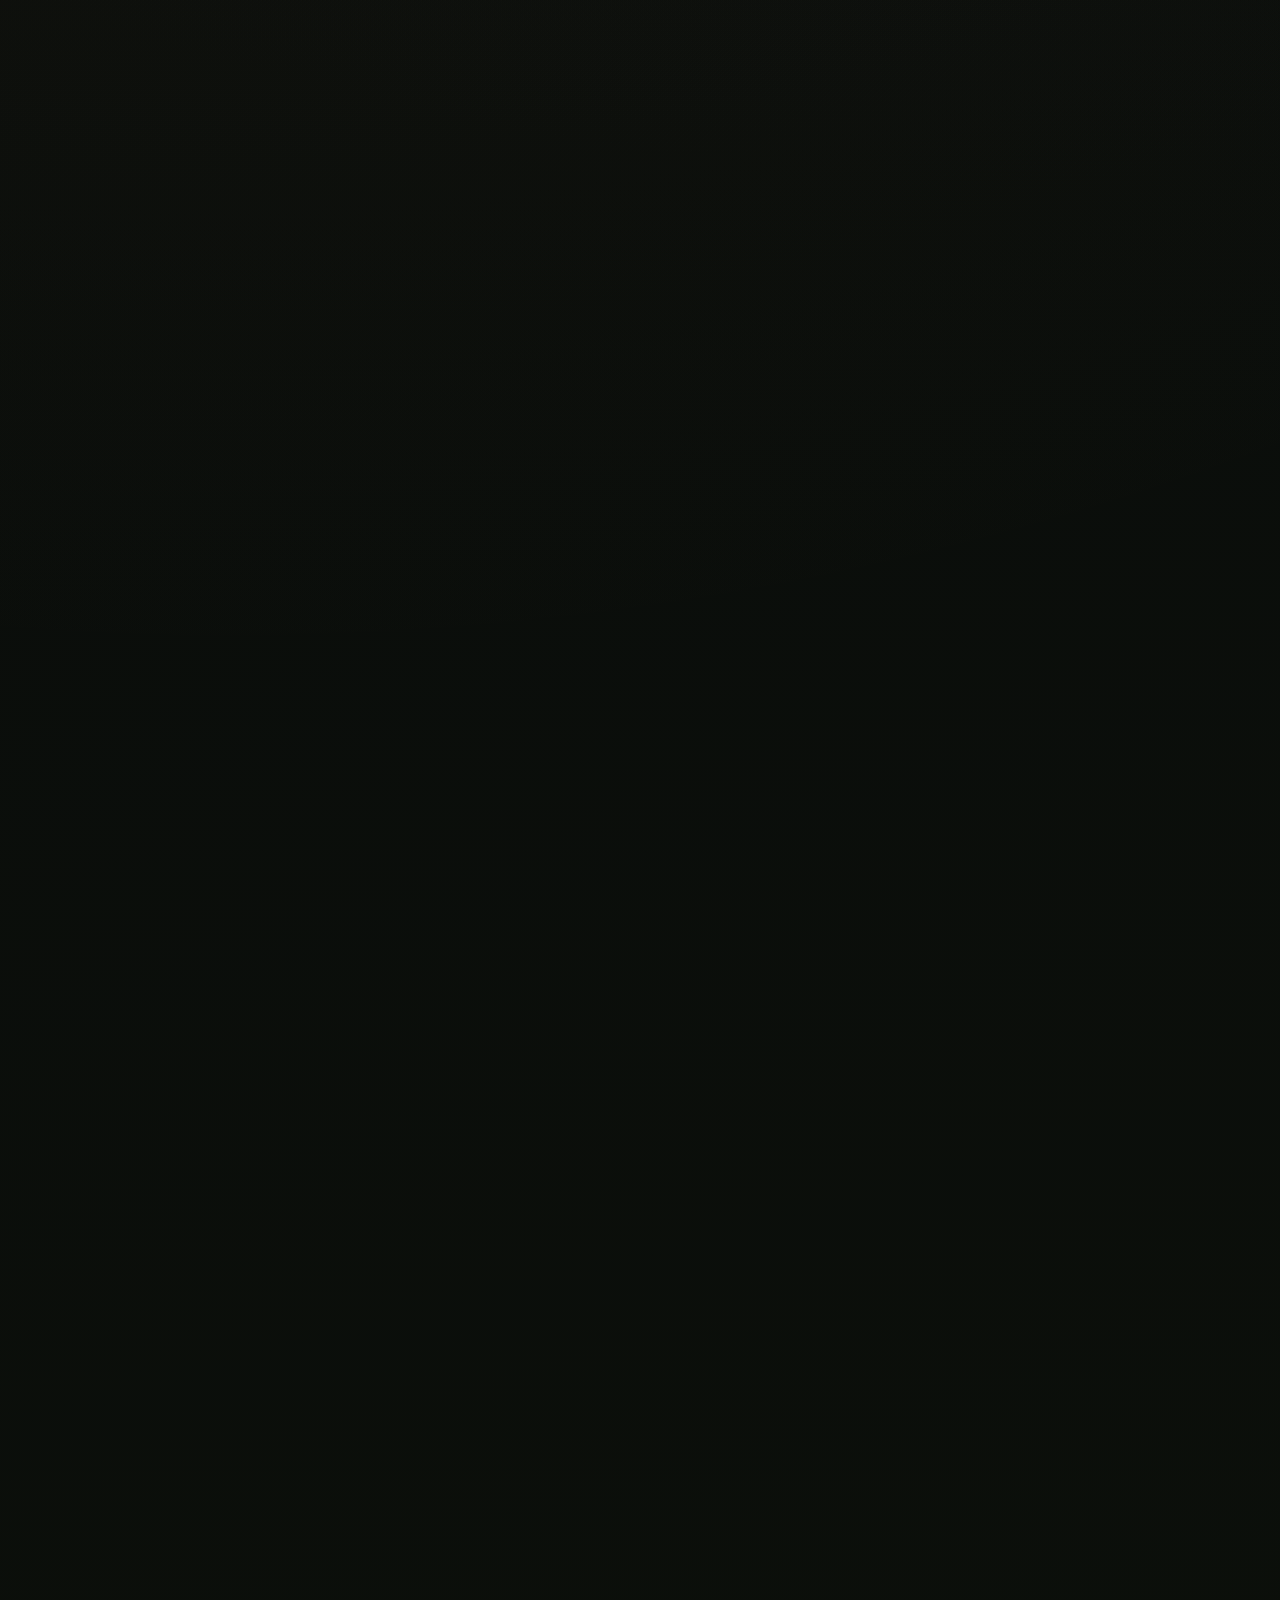
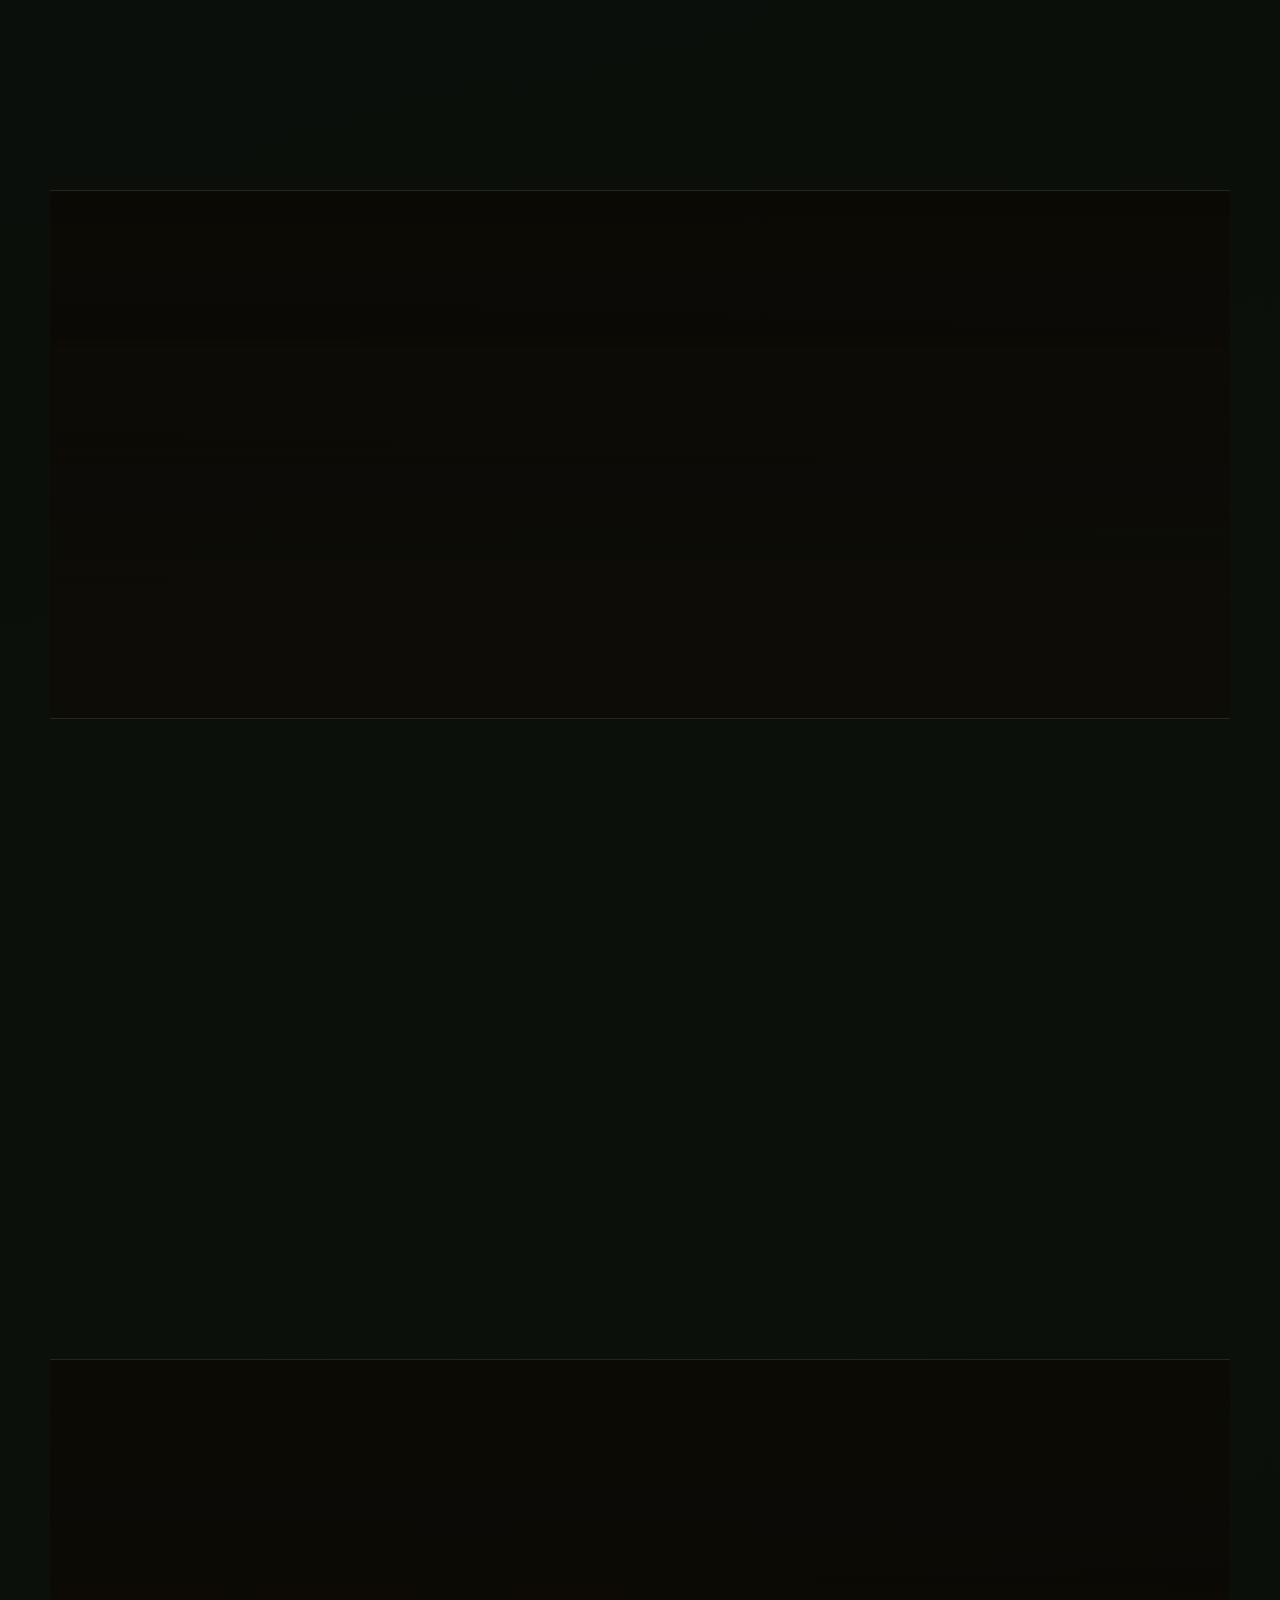
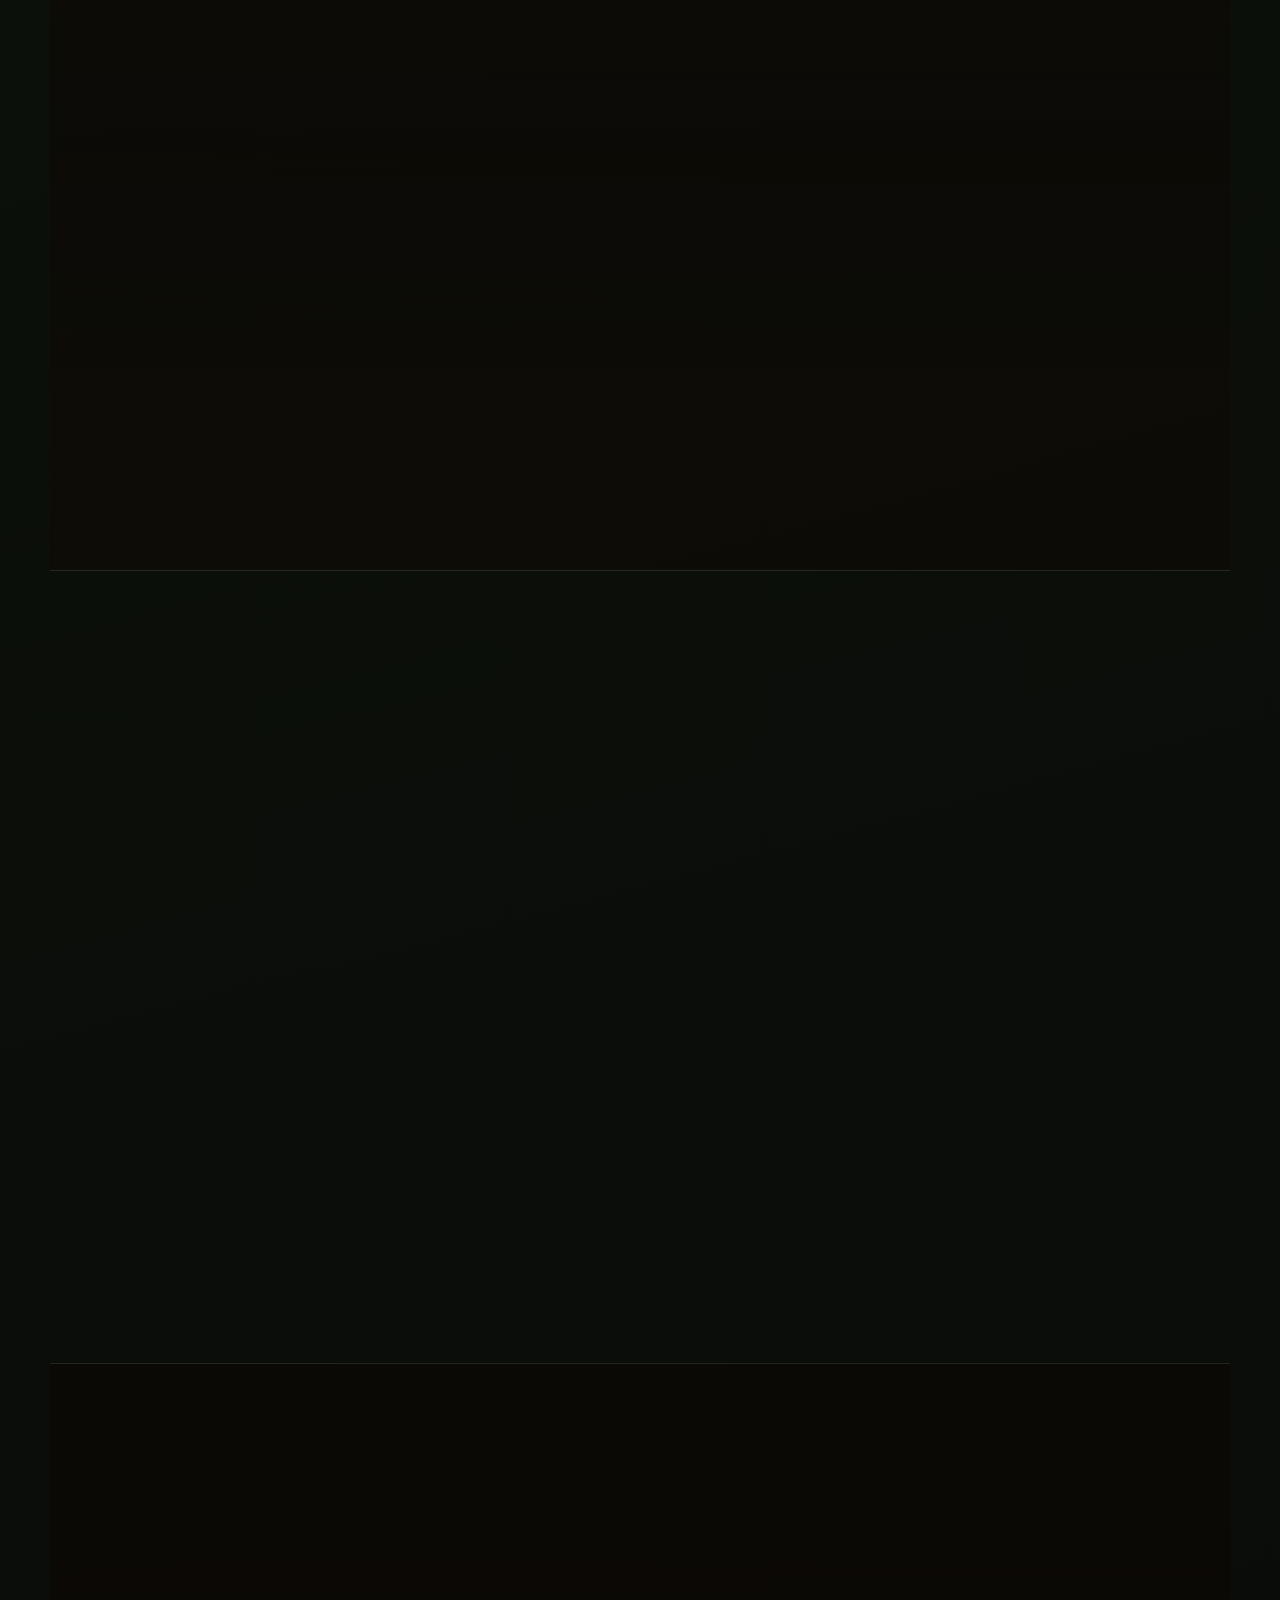
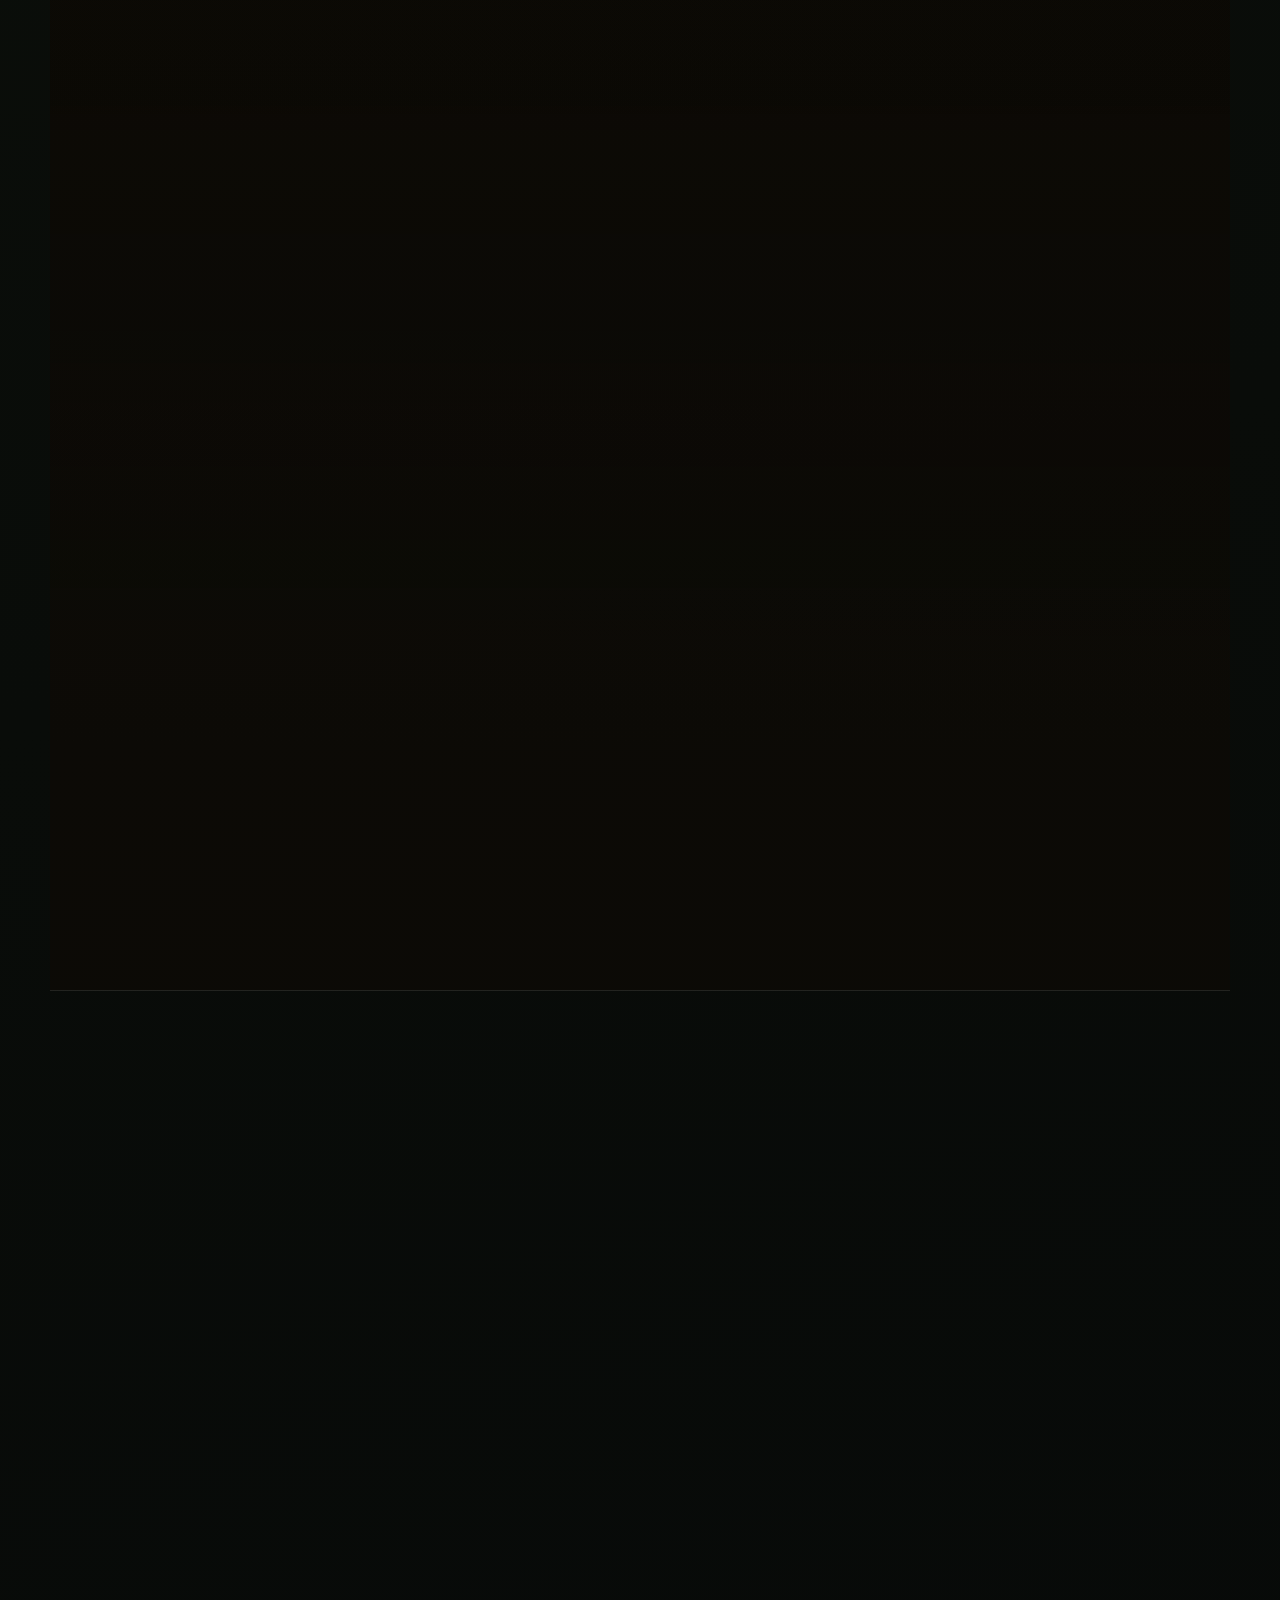
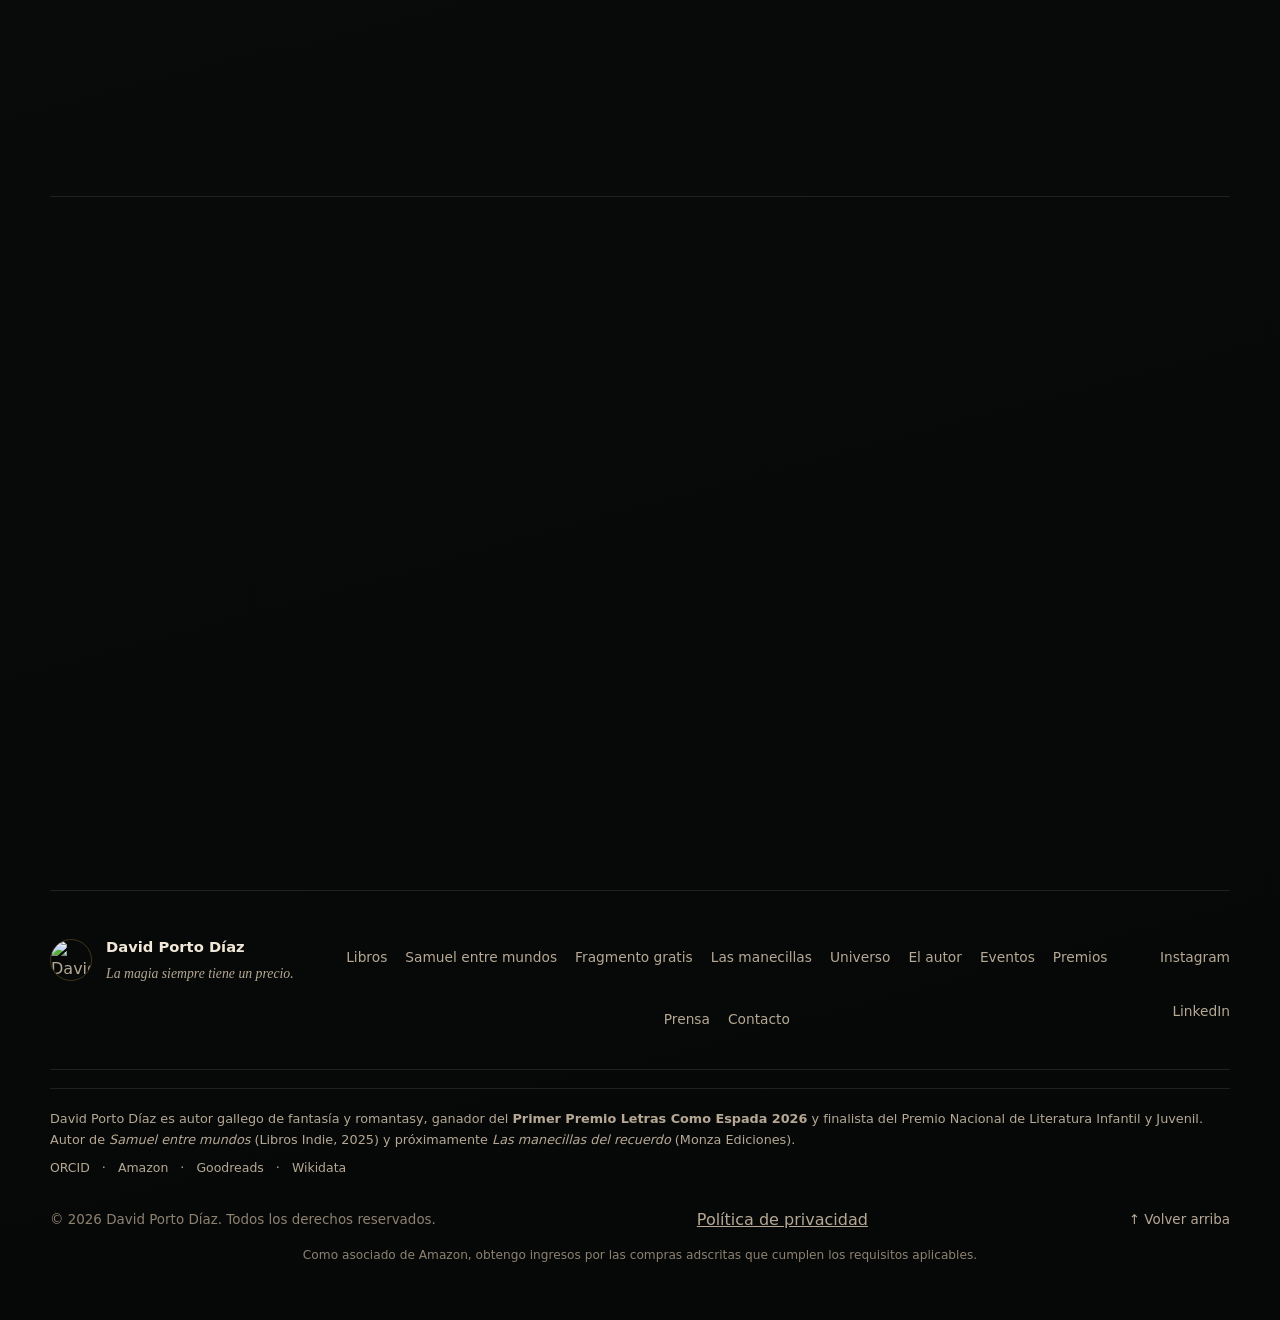
==== commit ae663cf0: "Normalize navigation and stabilize mobile anchors" ====
--- a/index.html
+++ b/index.html
@@ -342,10 +342,10 @@
         <a href="#libros">Libros</a>
         <a href="/libros/samuel-entre-mundos/">Samuel entre mundos</a>
         <a href="/universo/noveris/">Universo</a>
-        <a href="autor.html">El autor</a>
-        <a href="#eventos">Eventos</a>
-        <a href="#premios">Premios</a>
-        <a href="prensa.html">Prensa</a>
+        <a href="/autor.html">El autor</a>
+        <a href="/eventos.html">Eventos</a>
+        <a href="/premios.html">Premios</a>
+        <a href="/prensa.html">Prensa</a>
         <a href="#contacto">Contacto</a>
         <button class="modo-samuel-btn" aria-pressed="false" title="Activar modo de lectura enfocado">Modo lectura</button>
       </nav>
@@ -463,7 +463,7 @@
               Bio, ficha técnica, fotos, portada y contacto para entrevistas,
               firmas o presentaciones.
             </p>
-            <a class="button secondary" href="#prensa">Ir al kit de prensa</a>
+            <a class="button secondary" href="/prensa.html">Ir al kit de prensa</a>
           </article>
 
           <article class="start-card">
--- a/styles.css
+++ b/styles.css
@@ -260,7 +260,10 @@
 .site-nav {
   display: flex;
   align-items: center;
-  gap: 22px;
+  justify-content: flex-end;
+  flex-wrap: wrap;
+  gap: clamp(10px, 1.4vw, 22px);
+  row-gap: 4px;
 }
 
 .site-nav a {
@@ -277,7 +280,8 @@
 }
 
 .site-nav a:hover,
-.site-nav a:focus-visible {
+.site-nav a:focus-visible,
+.site-nav a[aria-current="page"] {
   color: var(--text);
 }
 
@@ -909,6 +913,9 @@
 
 .book-cover-img {
   width: 100%;
+  height: auto;
+  aspect-ratio: 2 / 3;
+  object-fit: contain;
   display: block;
   border-radius: 6px 14px 14px 6px;
   box-shadow:
@@ -1312,6 +1319,7 @@
   display: flex;
   align-items: center;
   justify-content: center;
+  min-height: 240px;
   padding: 20px 14px;
   background: rgba(0, 0, 0, 0.25);
 }
@@ -1319,6 +1327,7 @@
 .project-cover-img {
   width: 100%;
   height: auto;
+  aspect-ratio: 2 / 3;
   object-fit: contain;
   display: block;
   border-radius: 3px 6px 6px 3px;
@@ -2278,6 +2287,9 @@
 
 .book-hero-img {
   width: 100%;
+  height: auto;
+  aspect-ratio: 2 / 3;
+  object-fit: contain;
   display: block;
   border-radius: 6px 14px 14px 6px;
   box-shadow:
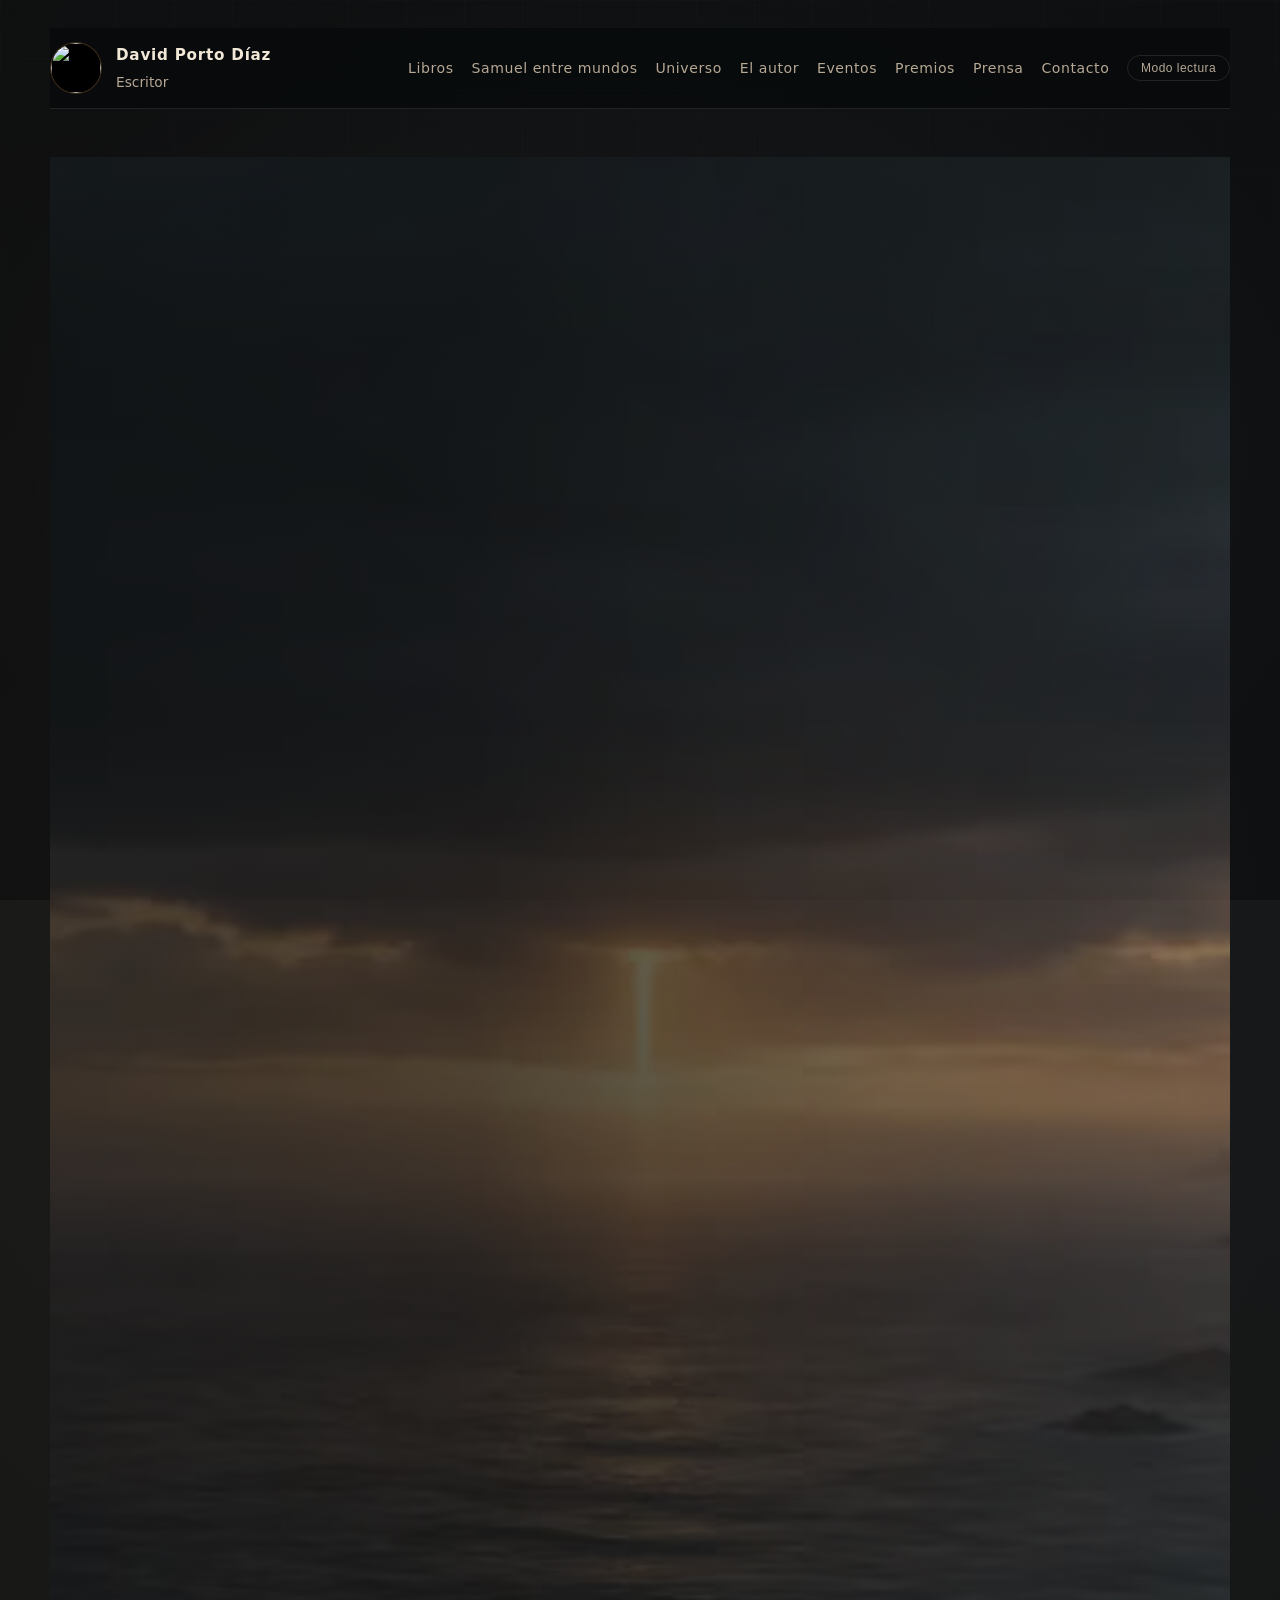
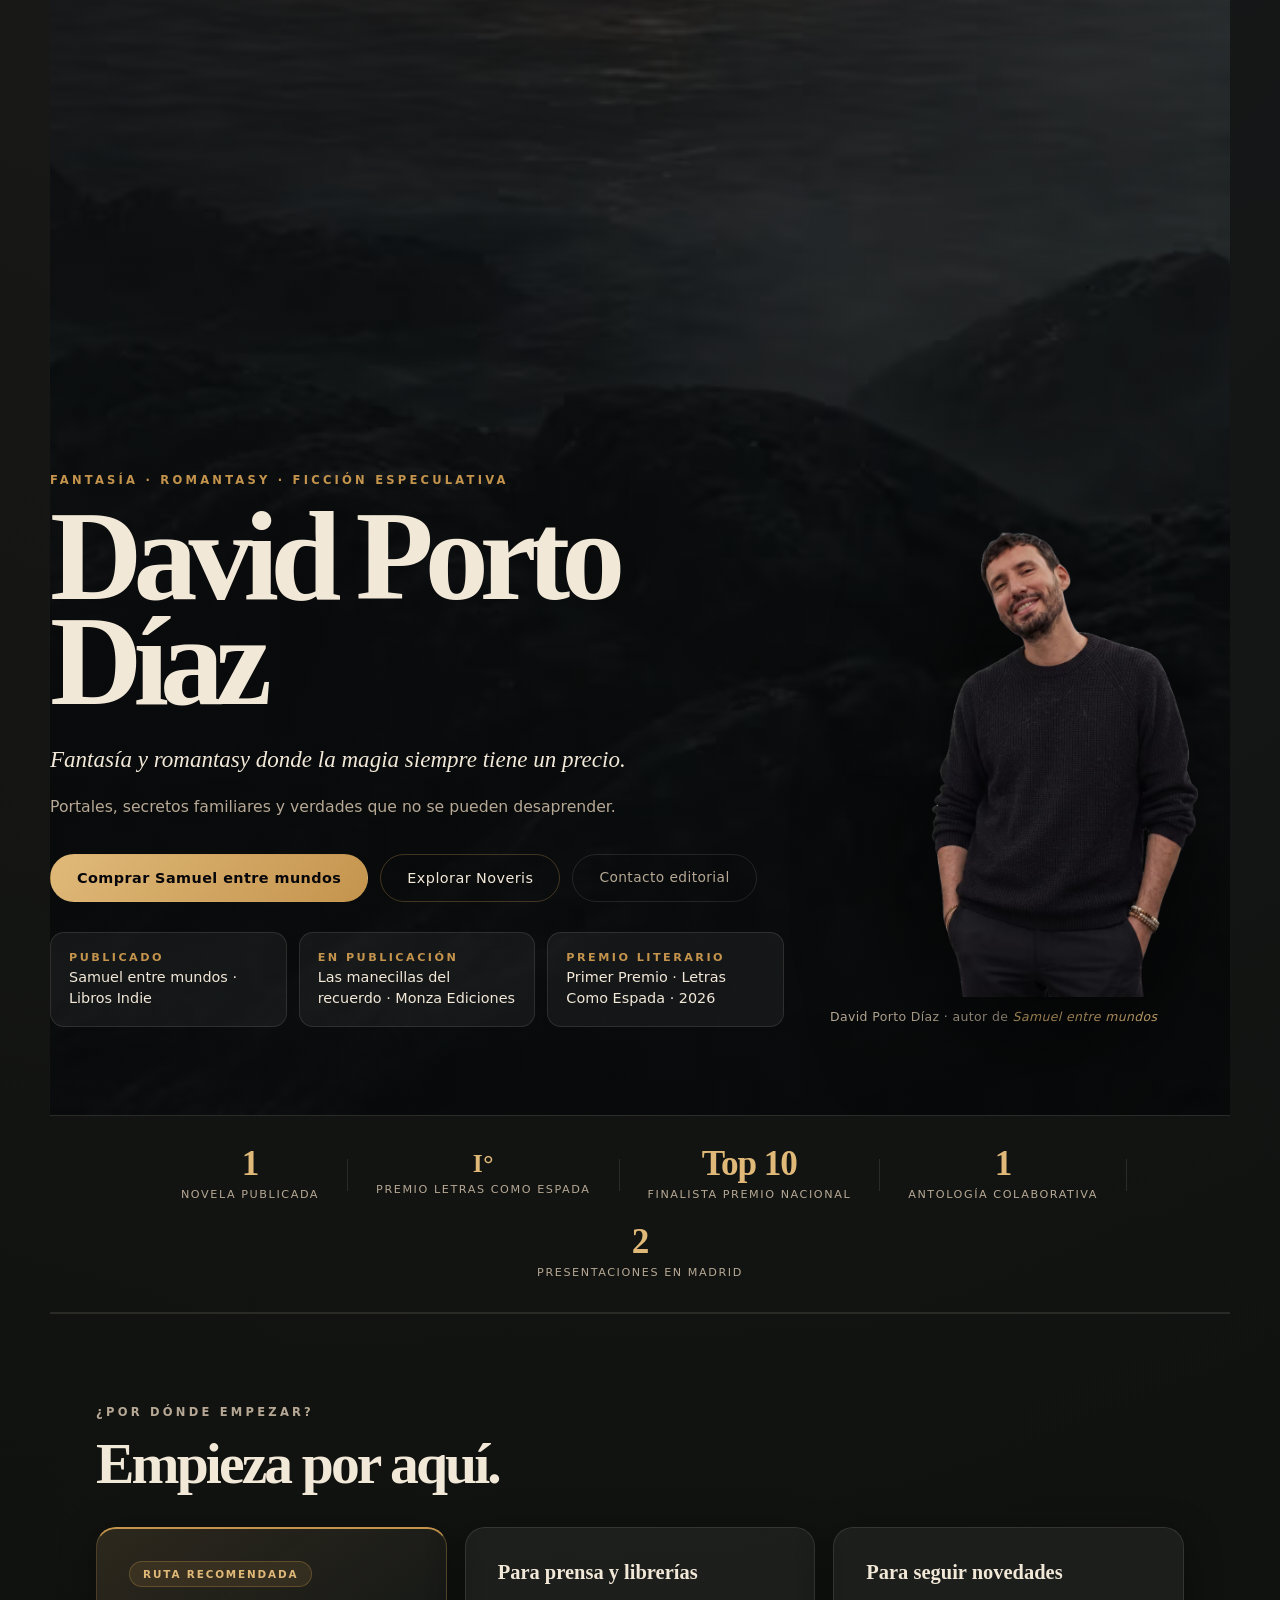
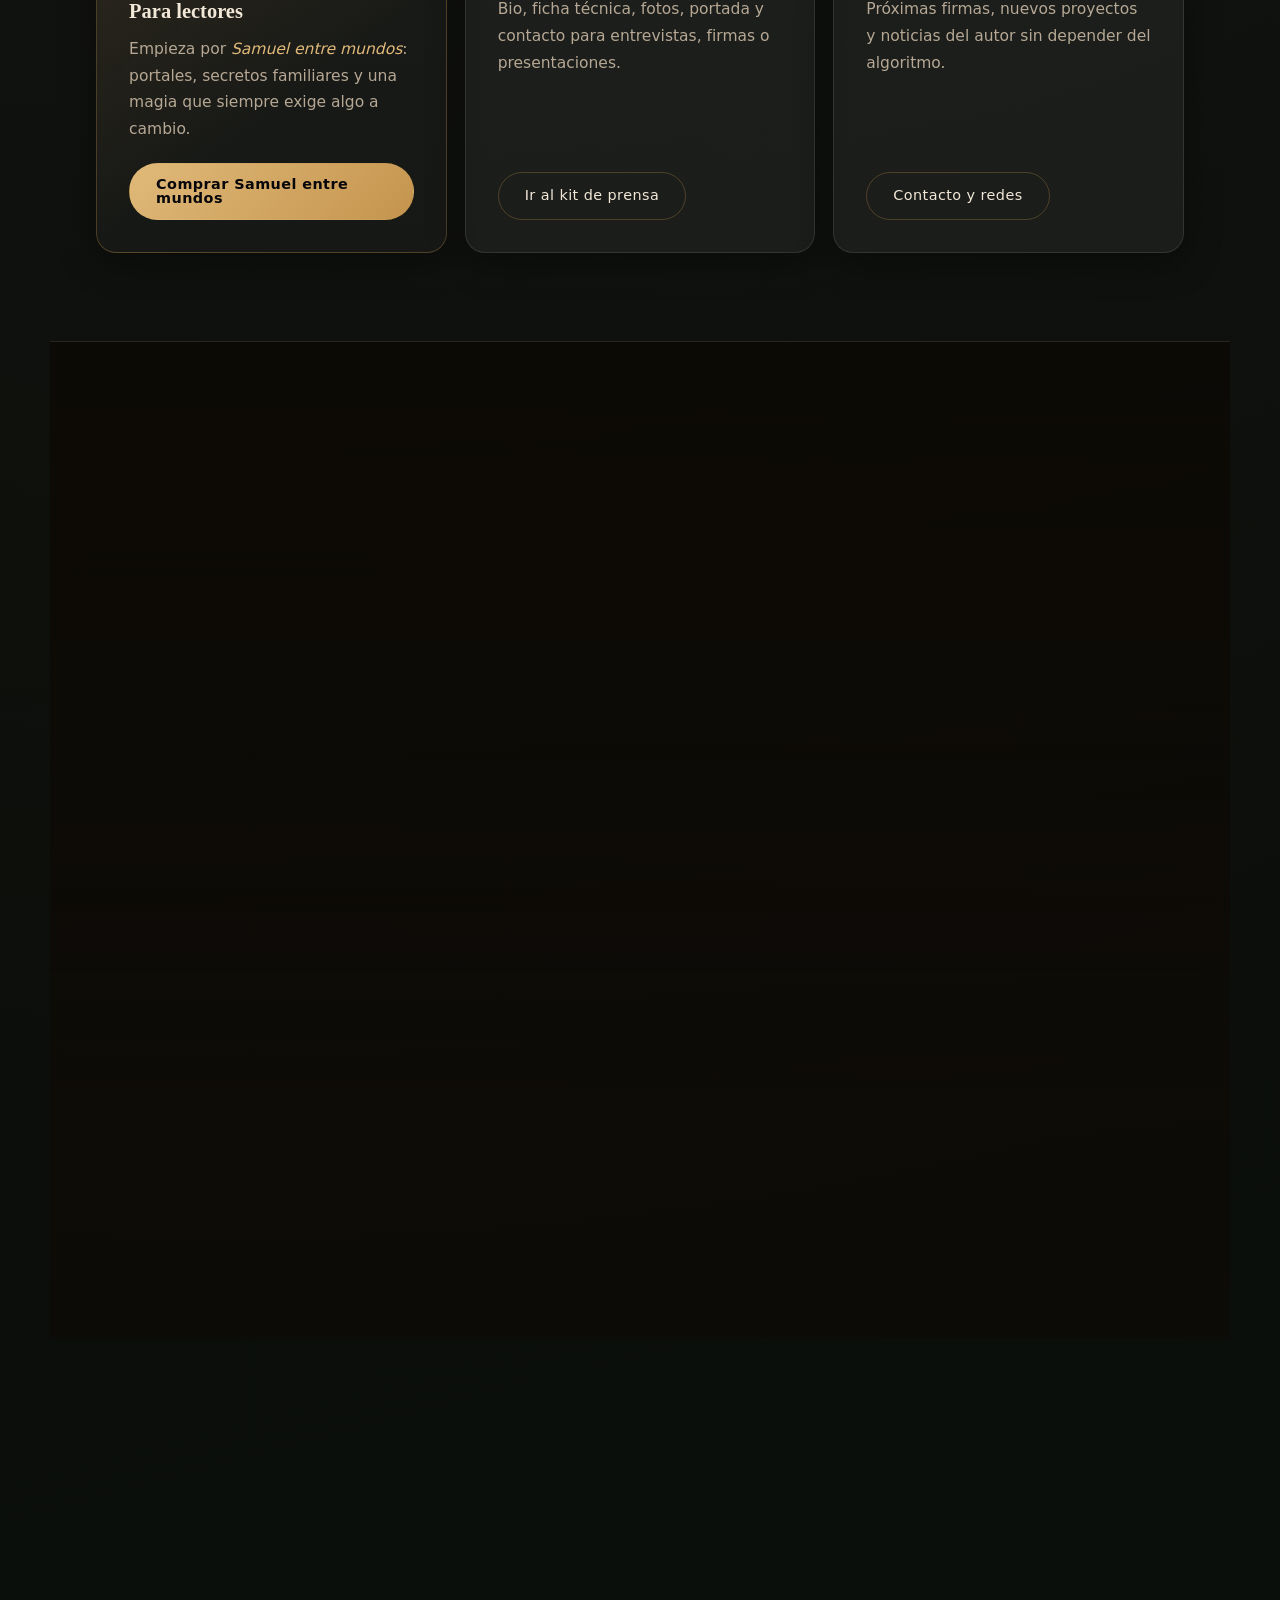
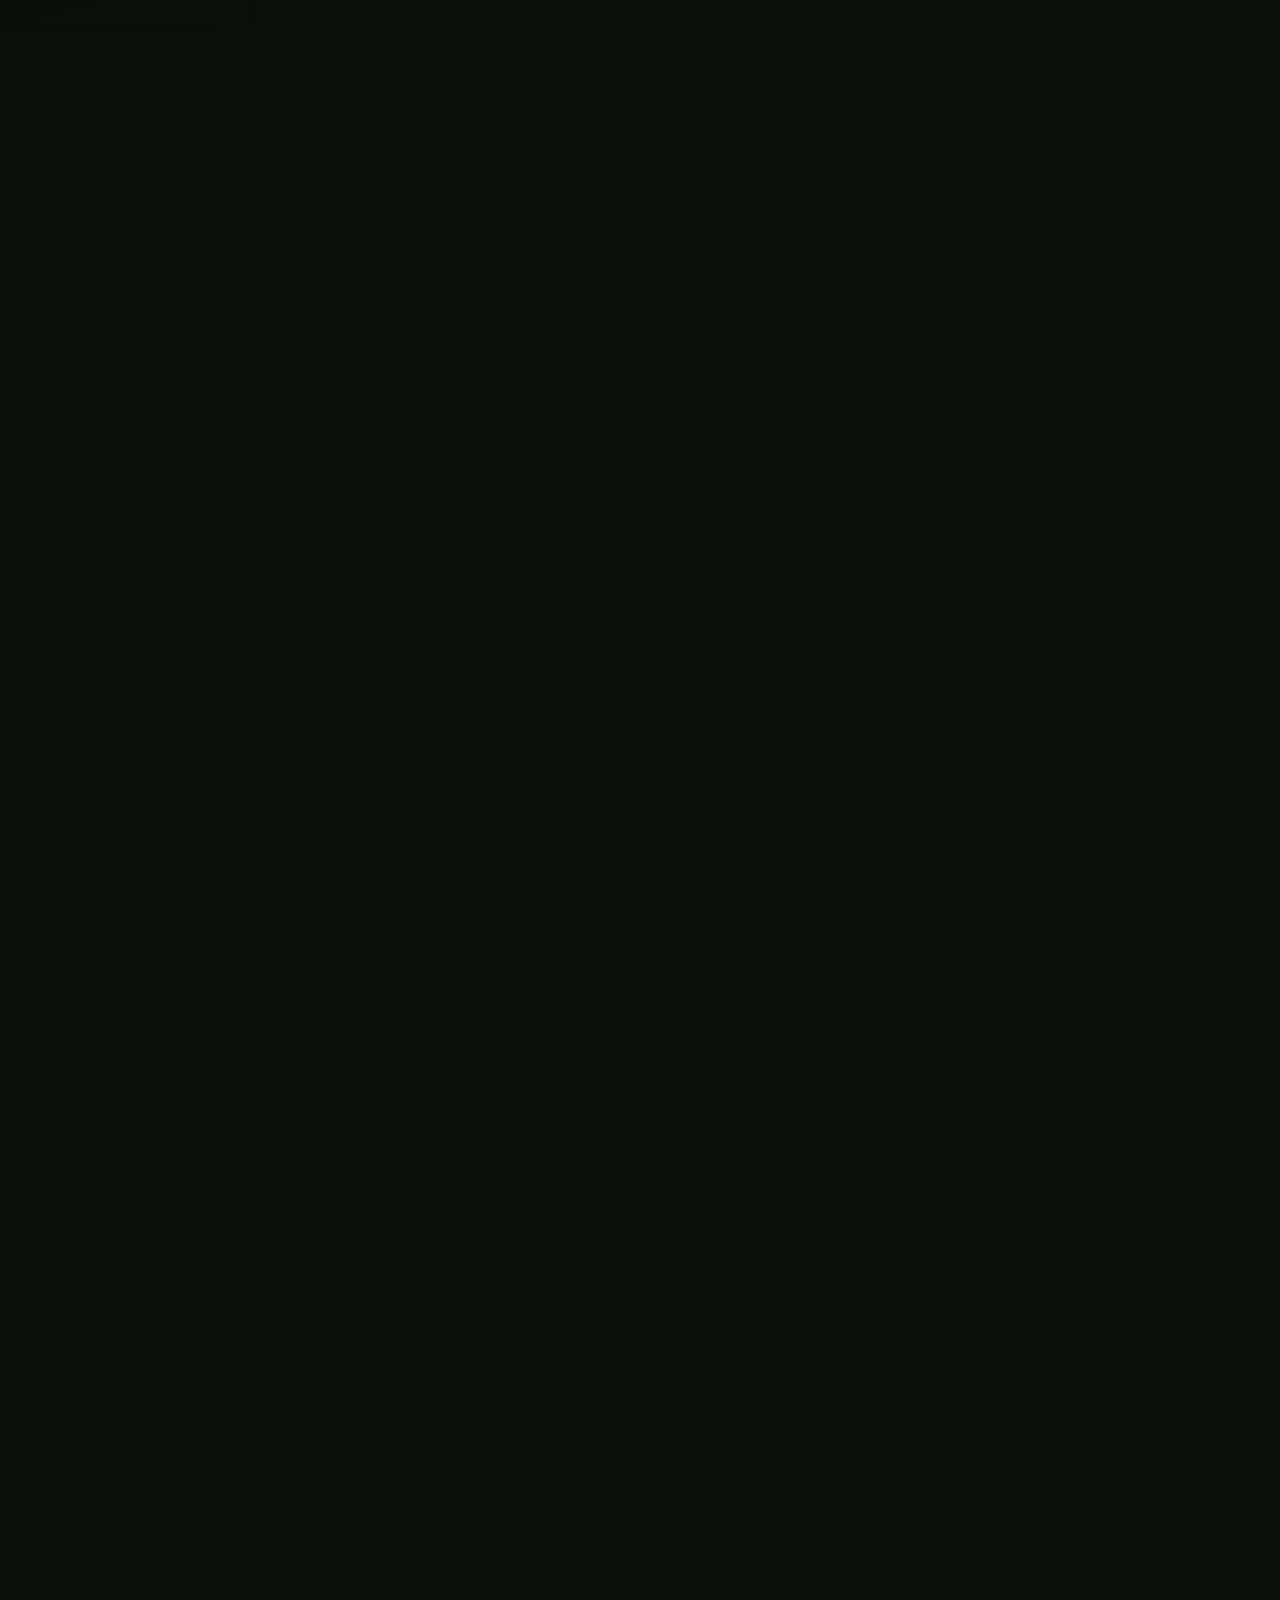
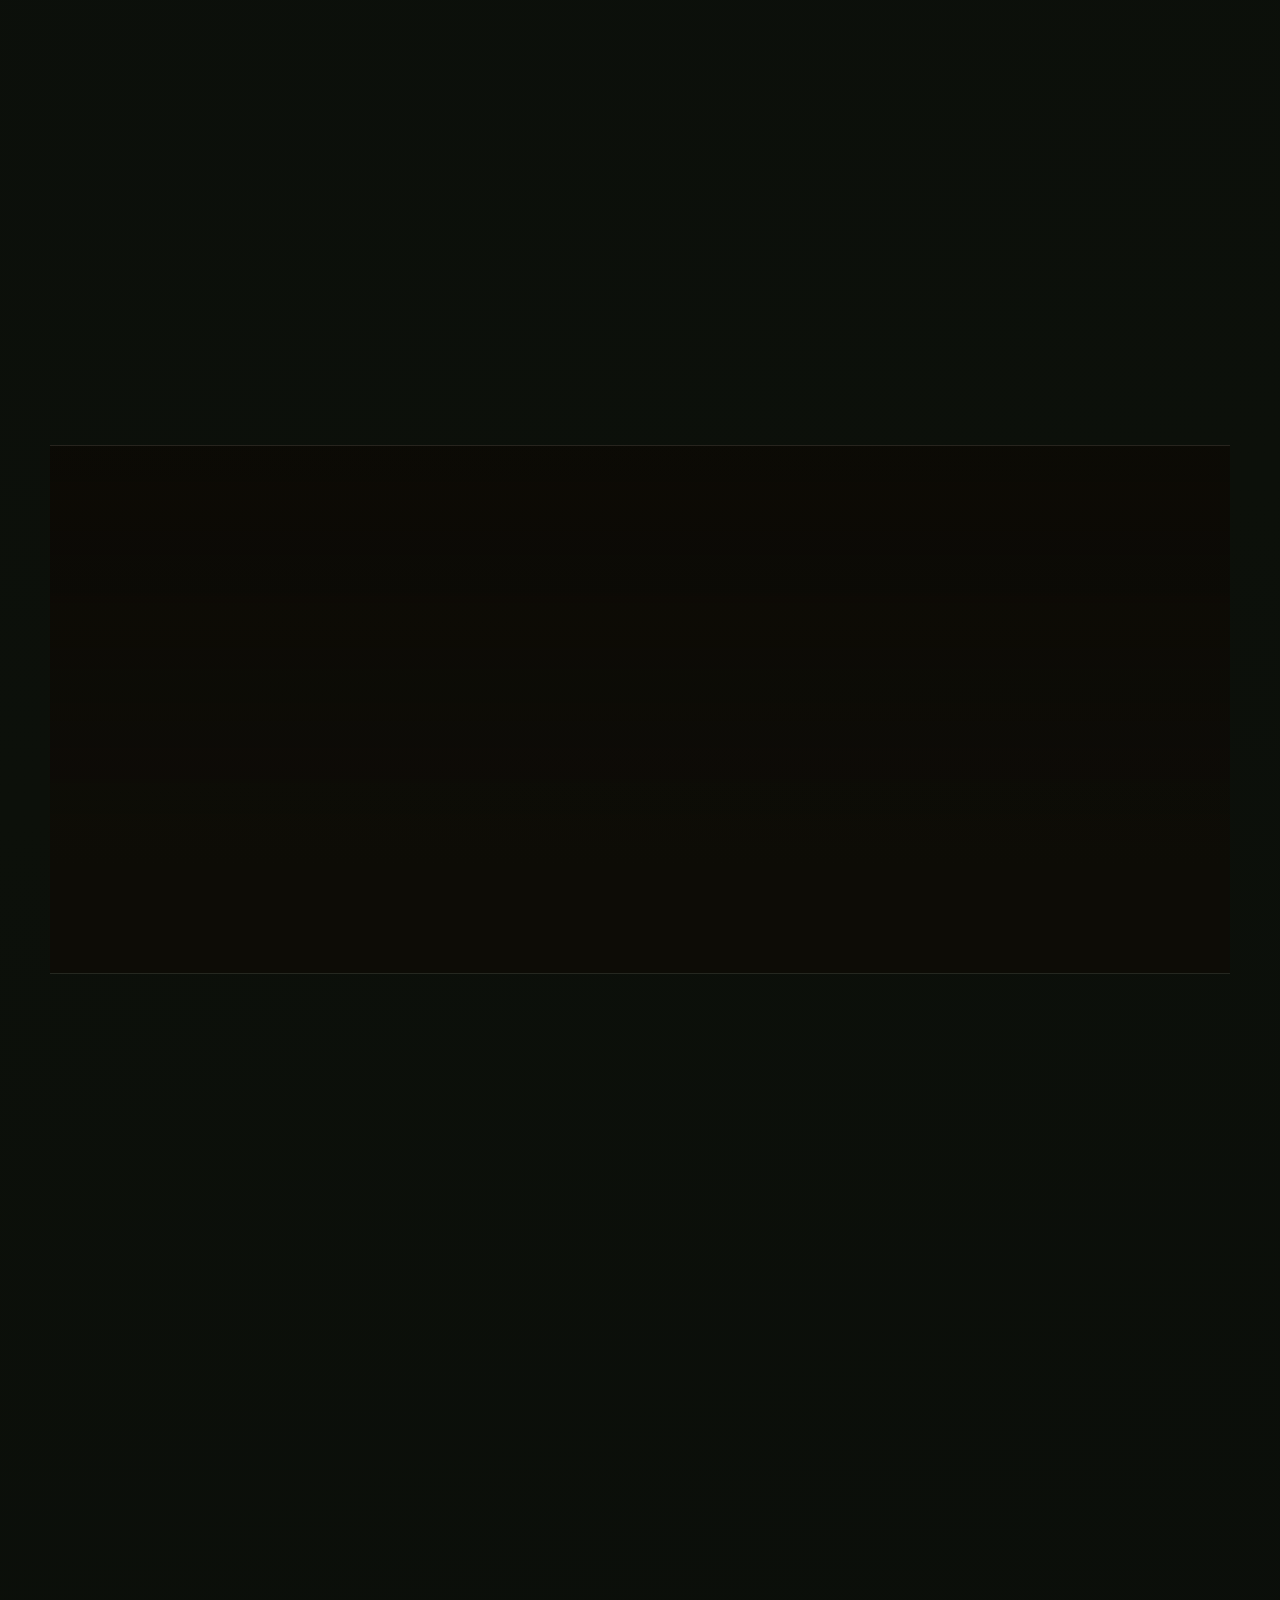
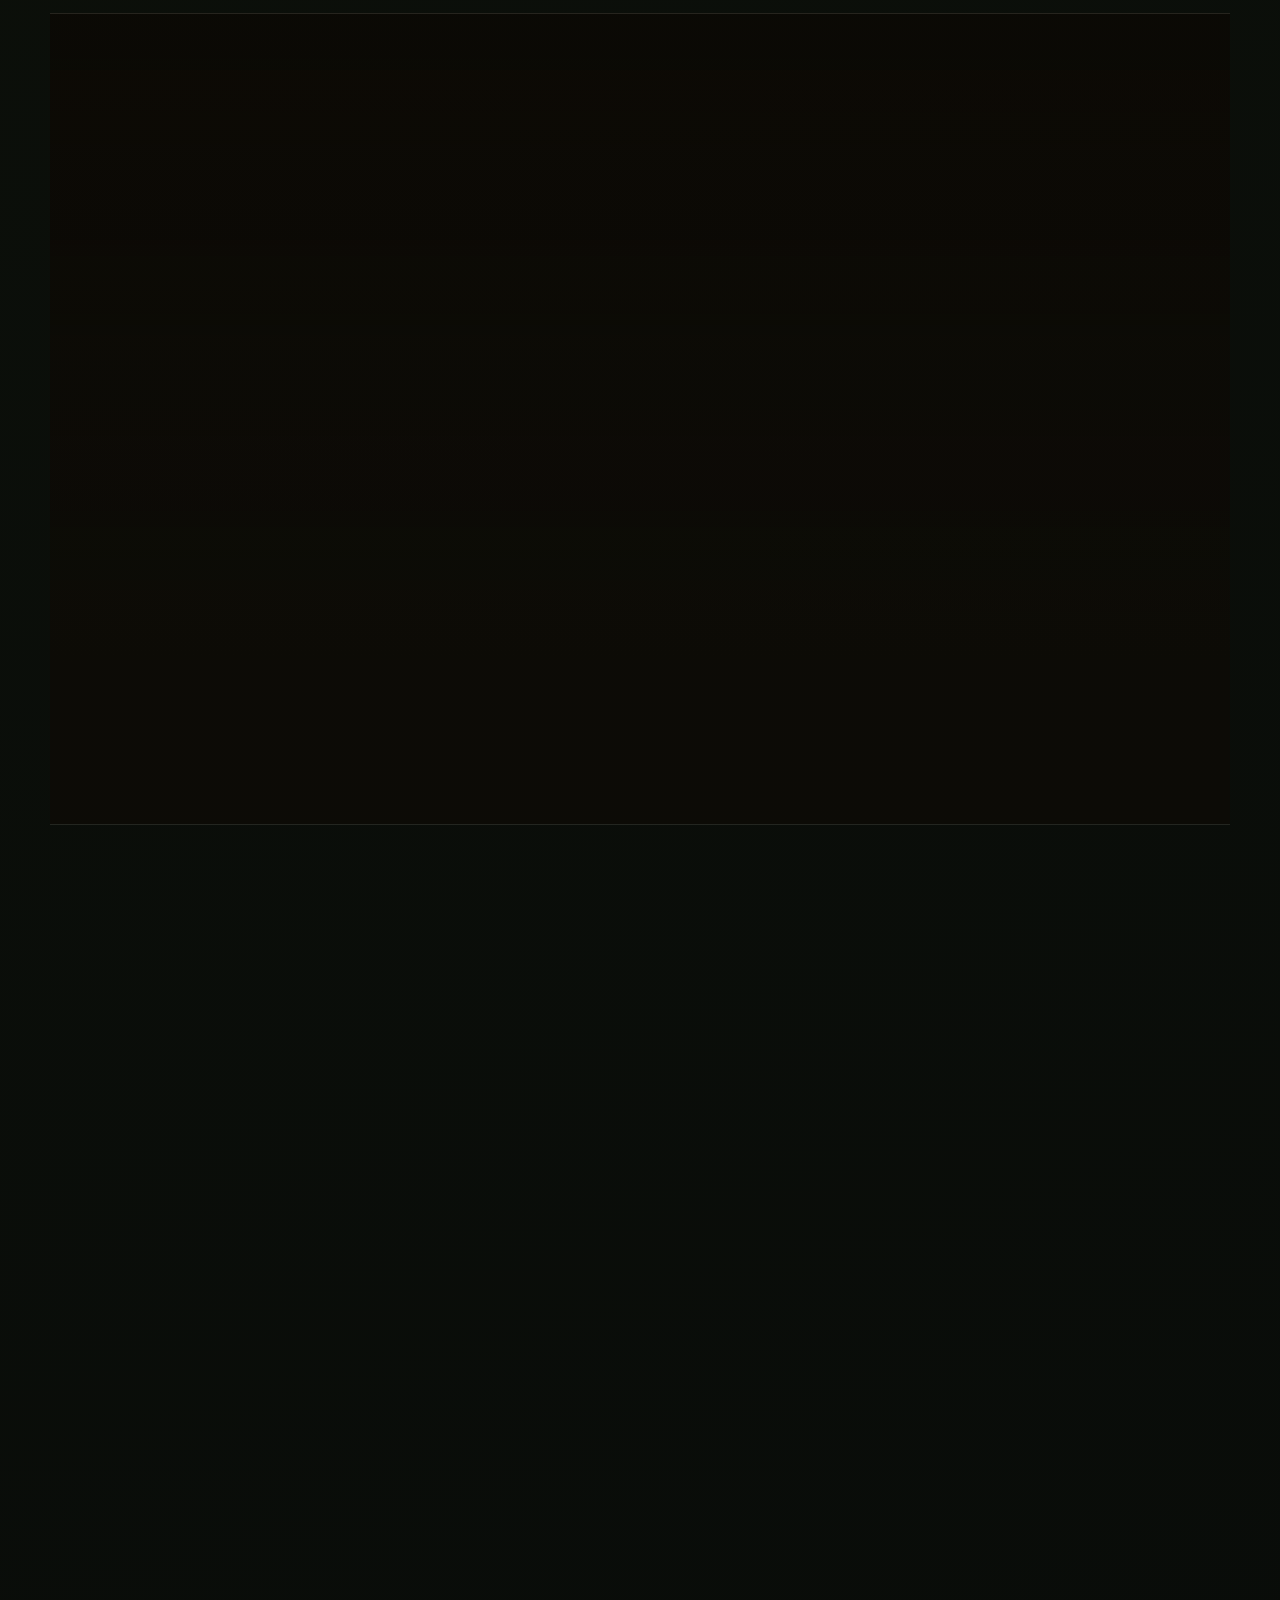
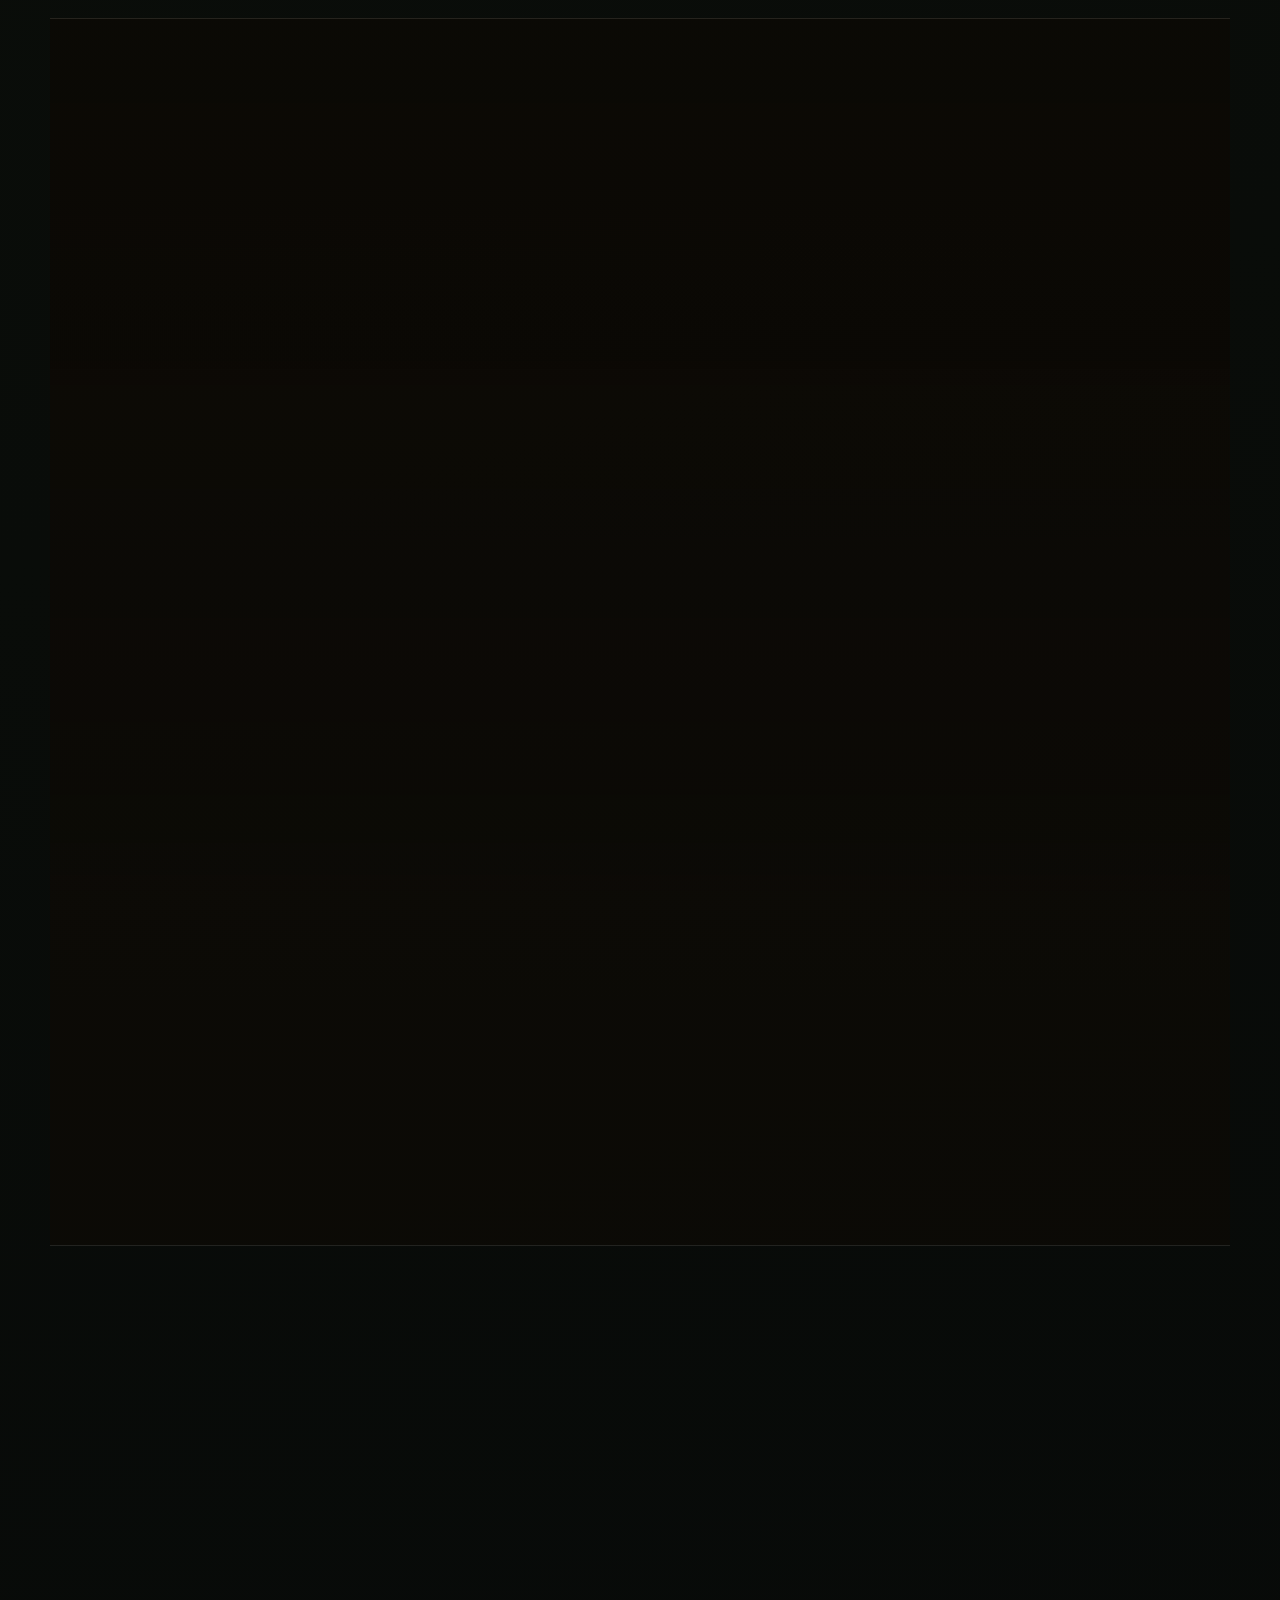
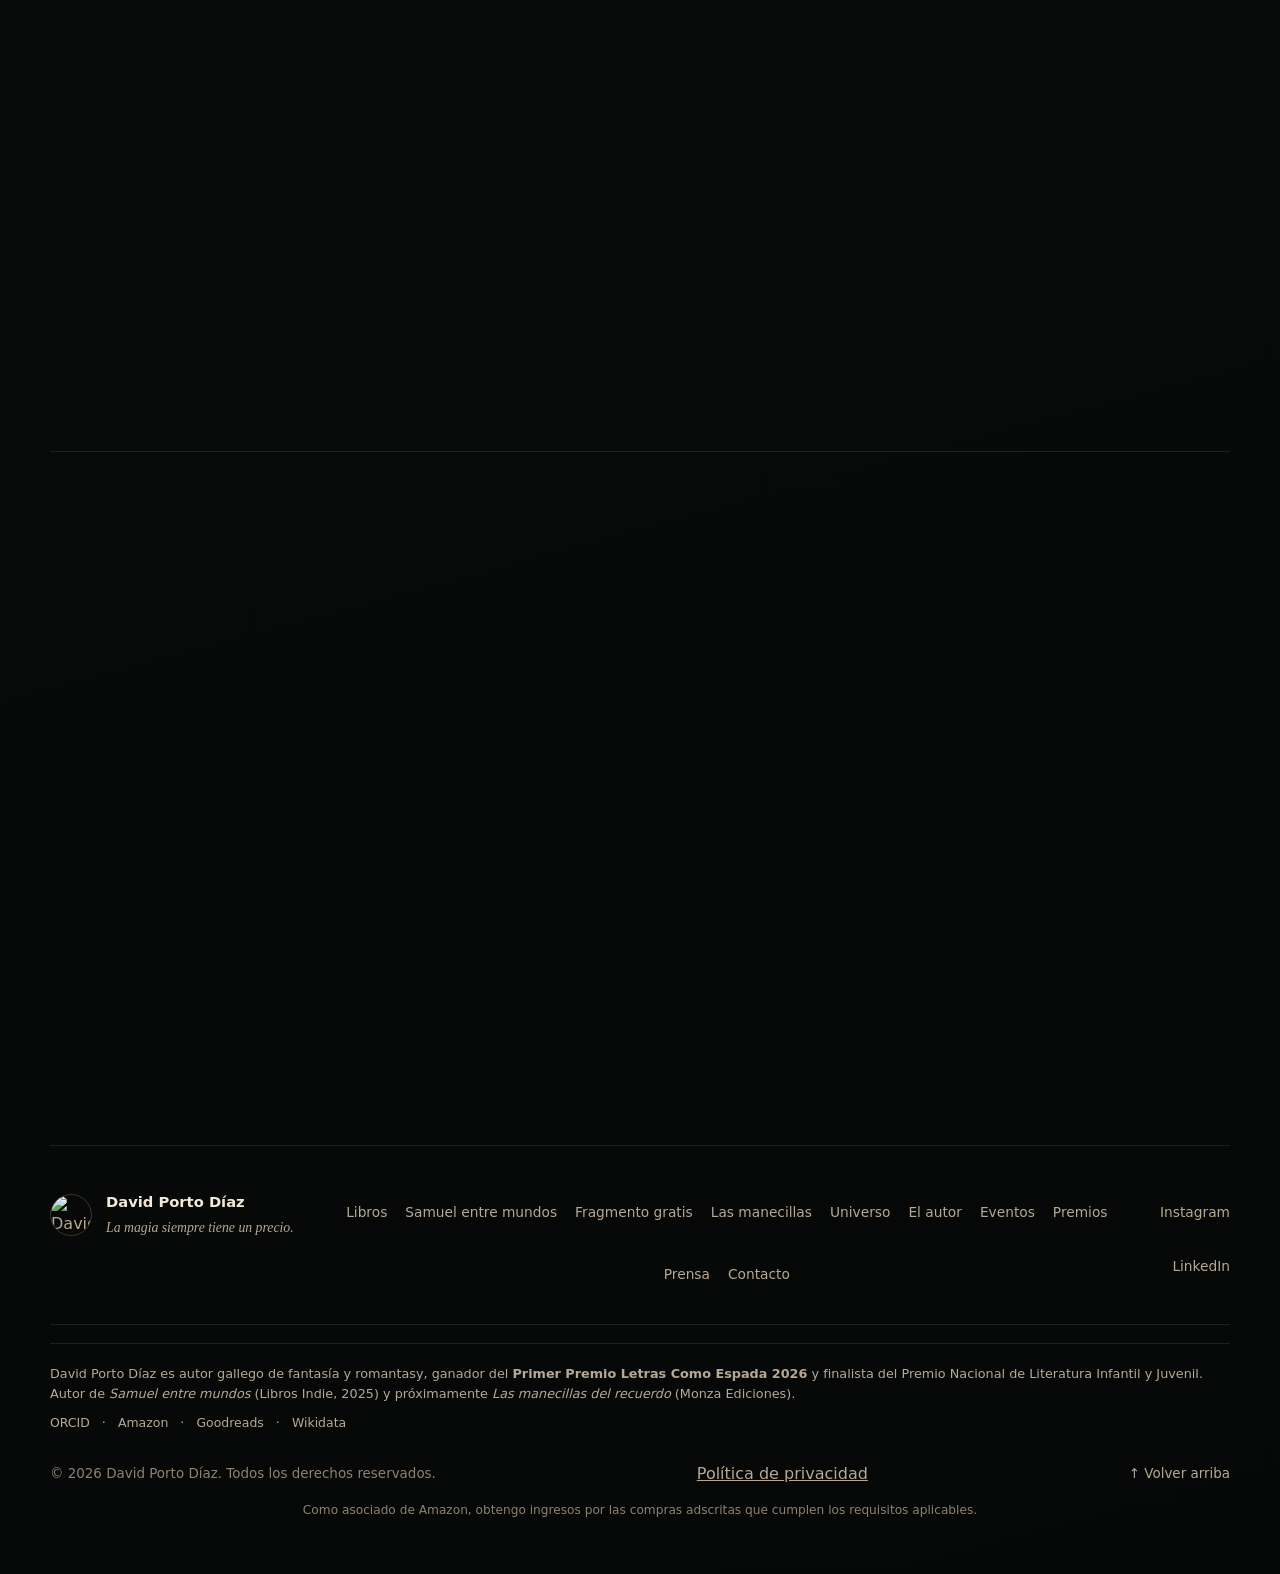
==== commit ce0e7102: "Harden mobile SEO and CLS signals" ====
--- a/index.html
+++ b/index.html
@@ -230,79 +230,6 @@
           { "@type": "ListItem", "position": 2, "item": { "@id": "https://davidportodiaz.com/#book-manecillas" } },
           { "@type": "ListItem", "position": 3, "item": { "@id": "https://davidportodiaz.com/#book-piel" } }
         ]
-      },
-      {
-        "@type": "FAQPage",
-        "dateModified": "2026-05-07",
-        "mainEntity": [
-          {
-            "@type": "Question",
-            "name": "¿Dónde puedo comprar Samuel entre mundos?",
-            "acceptedAnswer": {
-              "@type": "Answer",
-              "text": "En Amazon España, Casa del Libro, Librería Le, Librería Serendipia y Bookish. También disponible bajo pedido en cualquier librería con el ISBN: 9791387659776."
-            }
-          },
-          {
-            "@type": "Question",
-            "name": "¿Está disponible en ebook?",
-            "acceptedAnswer": {
-              "@type": "Answer",
-              "text": "De momento, Samuel entre mundos solo está disponible en formato tapa blanda. No existe edición en ebook por ahora."
-            }
-          },
-          {
-            "@type": "Question",
-            "name": "¿Hace David Porto Díaz firmas, presentaciones o clubes de lectura?",
-            "acceptedAnswer": {
-              "@type": "Answer",
-              "text": "Sí. Puedes consultar los eventos en la web oficial o escribir a samuelentremundos@gmail.com para coordinar una firma, presentación o visita a club de lectura."
-            }
-          },
-          {
-            "@type": "Question",
-            "name": "¿Cómo contactar con David Porto Díaz para prensa o librerías?",
-            "acceptedAnswer": {
-              "@type": "Answer",
-              "text": "Escribe a samuelentremundos@gmail.com indicando en el asunto 'Prensa' o 'Librería'. El kit de prensa completo está disponible en davidportodiaz.com/prensa.html."
-            }
-          },
-          {
-            "@type": "Question",
-            "name": "¿Cuál es el próximo libro de David Porto Díaz?",
-            "acceptedAnswer": {
-              "@type": "Answer",
-              "text": "Las manecillas del recuerdo, publicada con Monza Ediciones. Una novela donde el tiempo y la memoria tienen textura, peso y voluntad propia. Fecha de publicación por confirmar."
-            }
-          },
-          {
-            "@type": "Question",
-            "name": "¿Estará David Porto Díaz en la Feria del Libro de Madrid 2026?",
-            "acceptedAnswer": {
-              "@type": "Answer",
-              "text": "Sí. David Porto Díaz firmará ejemplares de Samuel entre mundos en la Feria del Libro de Madrid 2026, del 29 de mayo al 14 de junio de 2026 en el Parque del Retiro. Fecha y caseta exactas por confirmar en davidportodiaz.com/eventos.html."
-            }
-          },
-          {
-            "@type": "Question",
-            "name": "¿De qué trata Samuel entre mundos?",
-            "acceptedAnswer": {
-              "@type": "Answer",
-              "text": "Samuel entre mundos es una novela de fantasía y romantasy ambientada en Noveris, una ciudad donde la magia funciona a través de canalizadores: objetos que desarrollan conciencia propia. Samuel Osborne tiene once años, vive encerrado en casa y no se parece en nada a sus padres. Cuando las fisuras entre dimensiones empiezan a aparecer, descubre que su existencia podría estar en el centro de todo. 422 páginas. Premio Letras Como Espada 2026."
-            }
-          }
-        ]
-      },
-      {
-        "@type": "WebSite",
-        "@id": "https://davidportodiaz.com/#website",
-        "url": "https://davidportodiaz.com/",
-        "name": "David Porto Díaz",
-        "inLanguage": "es",
-        "speakable": {
-          "@type": "SpeakableSpecification",
-          "cssSelector": [".hero-tagline", ".geo-answer", ".faq-answer p"]
-        }
       }
     ]
   }
@@ -400,6 +327,8 @@
                 src="assets/david-porto-diaz-escritor-fantasia-madrid-autor.avif"
                 alt="Presencia de David Porto Díaz como autor de fantasía y romantasy en Madrid, vinculada al universo de Samuel entre mundos"
                 class="author-photo-img"
+                width="1792"
+                height="2388"
                 fetchpriority="high"
                 decoding="async"
               />
@@ -517,6 +446,8 @@
                     src="assets/david-porto-foto-portada2.webp"
                     alt="David Porto Díaz, escritor de fantasía residente en Madrid, de origen gallego"
                     class="secondary-photo-img"
+                    width="1122"
+                    height="1402"
                     loading="lazy"
                     decoding="async"
                   />
@@ -551,6 +482,8 @@
                   src="assets/portada-novela-samuel-entre-mundos-fantasia-david-porto.webp"
                   alt="Atmósfera de Noveris en la portada de Samuel entre mundos, con la medalla de Samuel como umbral hacia portales mágicos"
                   class="book-cover-img"
+                  width="420"
+                  height="659"
                   loading="lazy"
                   decoding="async"
                 />
@@ -730,6 +663,8 @@
                 src="assets/david-porto-memoria-sinfondo.webp"
                 alt="La memoria de las tierras del norte — antología de fantasía con relato de David Porto Díaz"
                 class="project-cover-img"
+                width="447"
+                height="558"
                 loading="lazy"
                 decoding="async"
               />
@@ -891,6 +826,8 @@
               <img
                 src="assets/david-porto-autor.webp"
                 alt="David Porto Díaz — foto de prensa"
+                width="1200"
+                height="1600"
                 loading="lazy"
                 decoding="async"
               />
--- a/styles.css
+++ b/styles.css
@@ -625,7 +625,13 @@
 #sobre-mi, #libros, #newsletter, #proyectos,
 #eventos, #premios, #prensa, #faq, #contacto {
   content-visibility: auto;
-  contain-intrinsic-size: 0 600px;
+  contain-intrinsic-size: auto 900px;
+}
+
+#libros,
+#prensa,
+#faq {
+  contain-intrinsic-size: auto 1200px;
 }
 
 .section--alt {
@@ -3084,6 +3090,10 @@
 }
 
 @media (max-width: 760px) {
+  body {
+    padding-bottom: calc(92px + env(safe-area-inset-bottom));
+  }
+
   .back-to-top {
     bottom: calc(92px + env(safe-area-inset-bottom));
     right: 18px;
